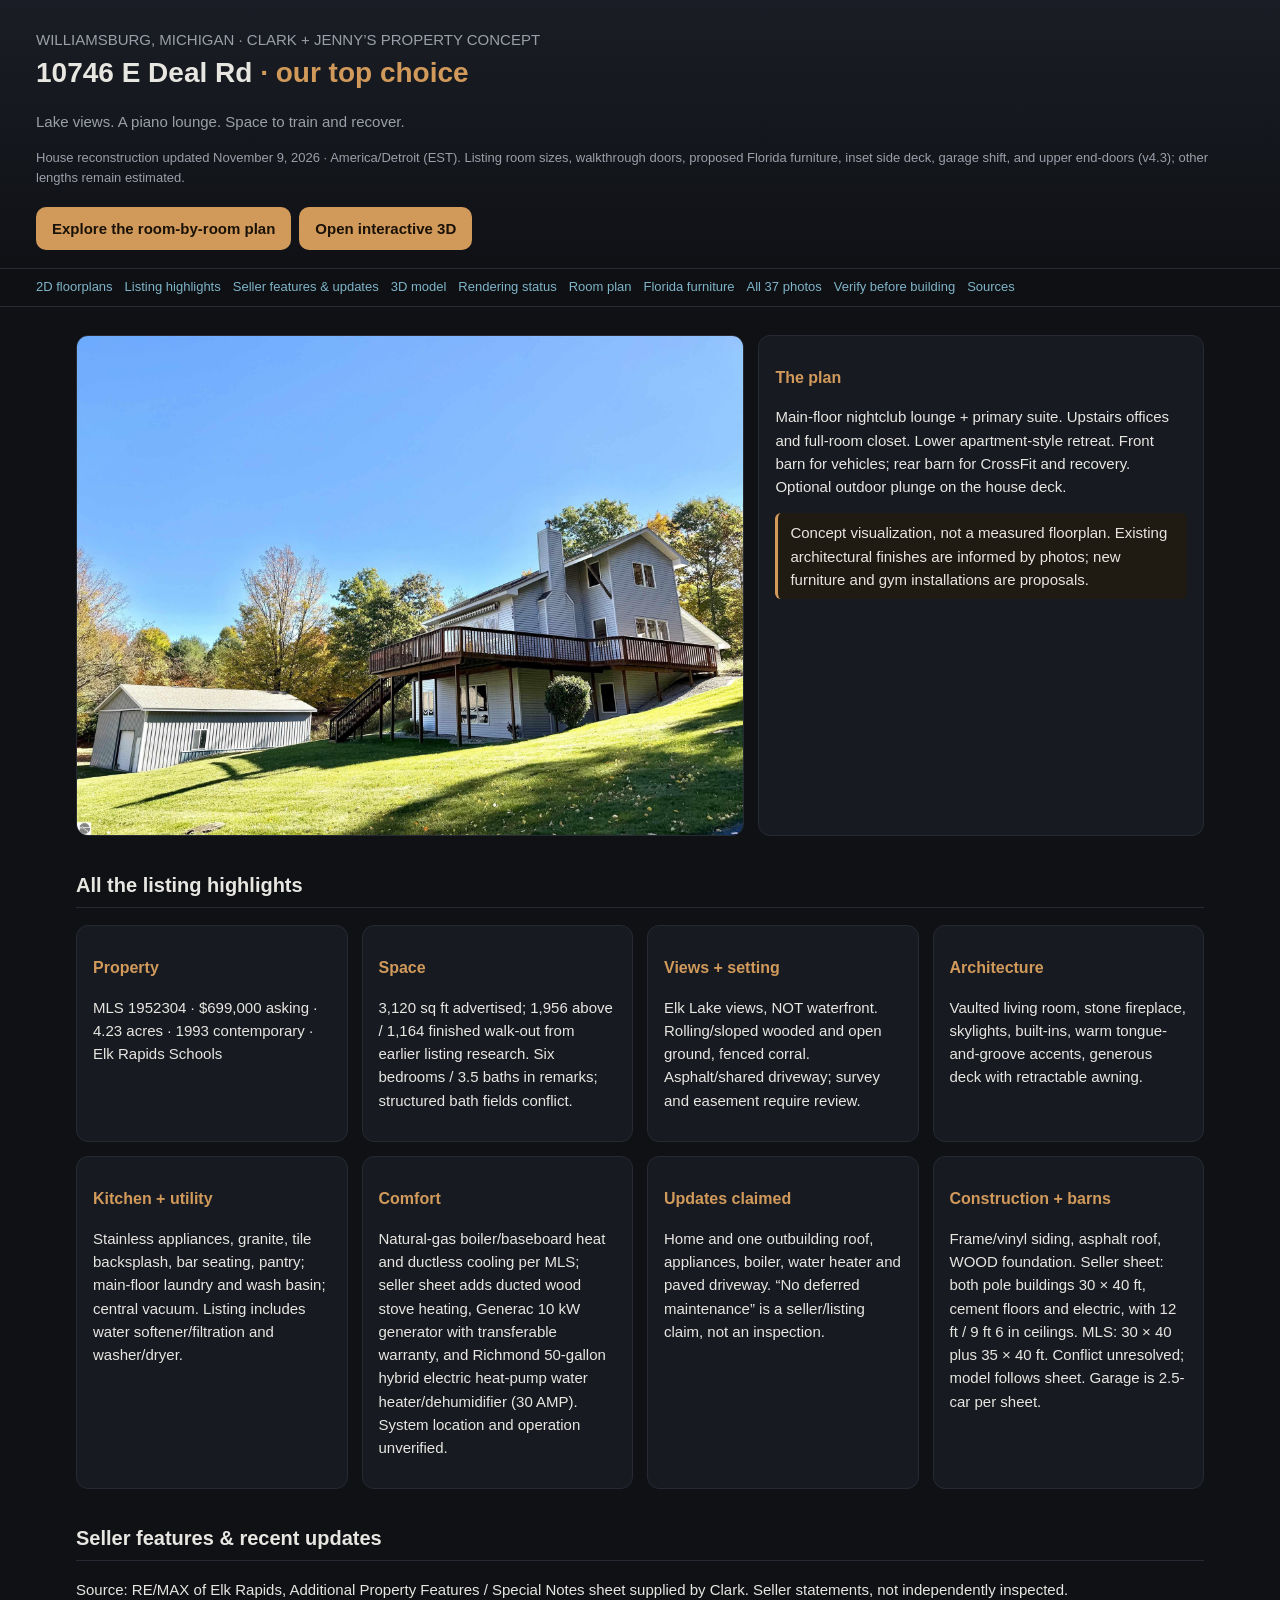
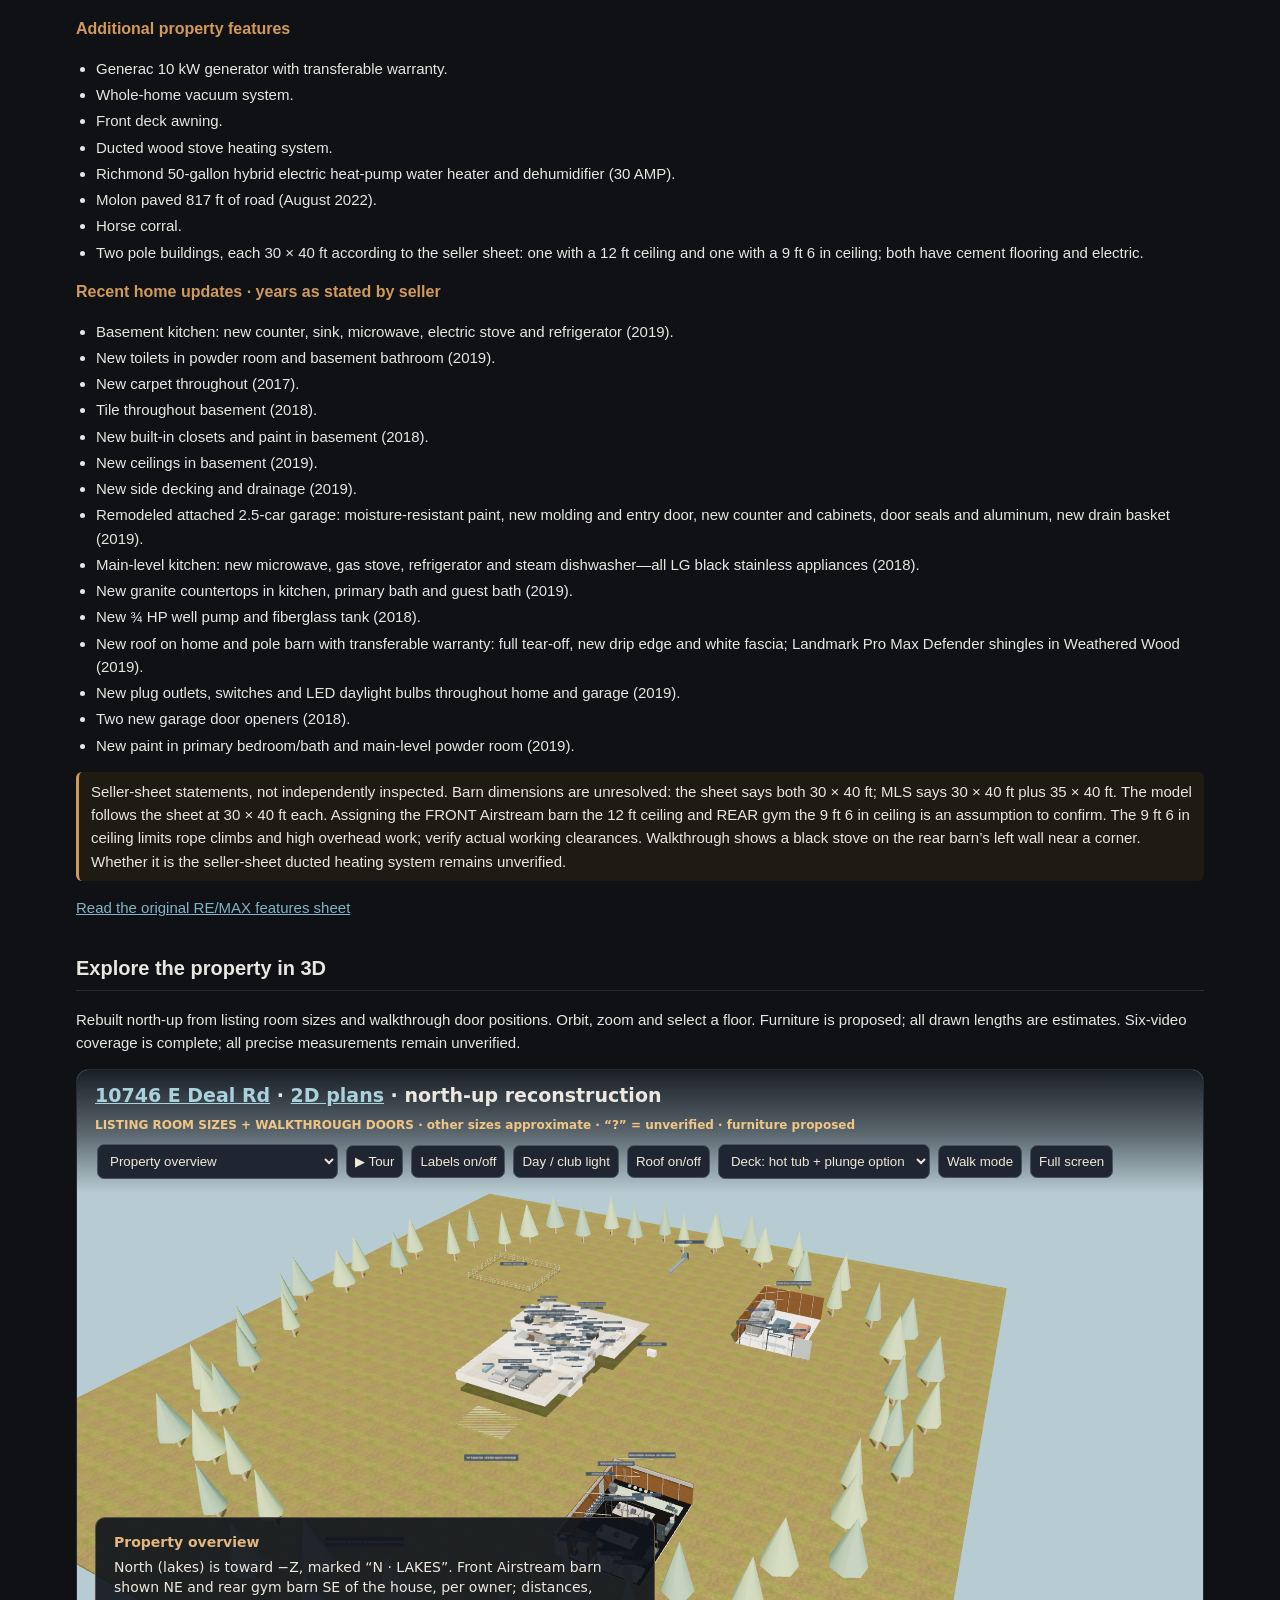
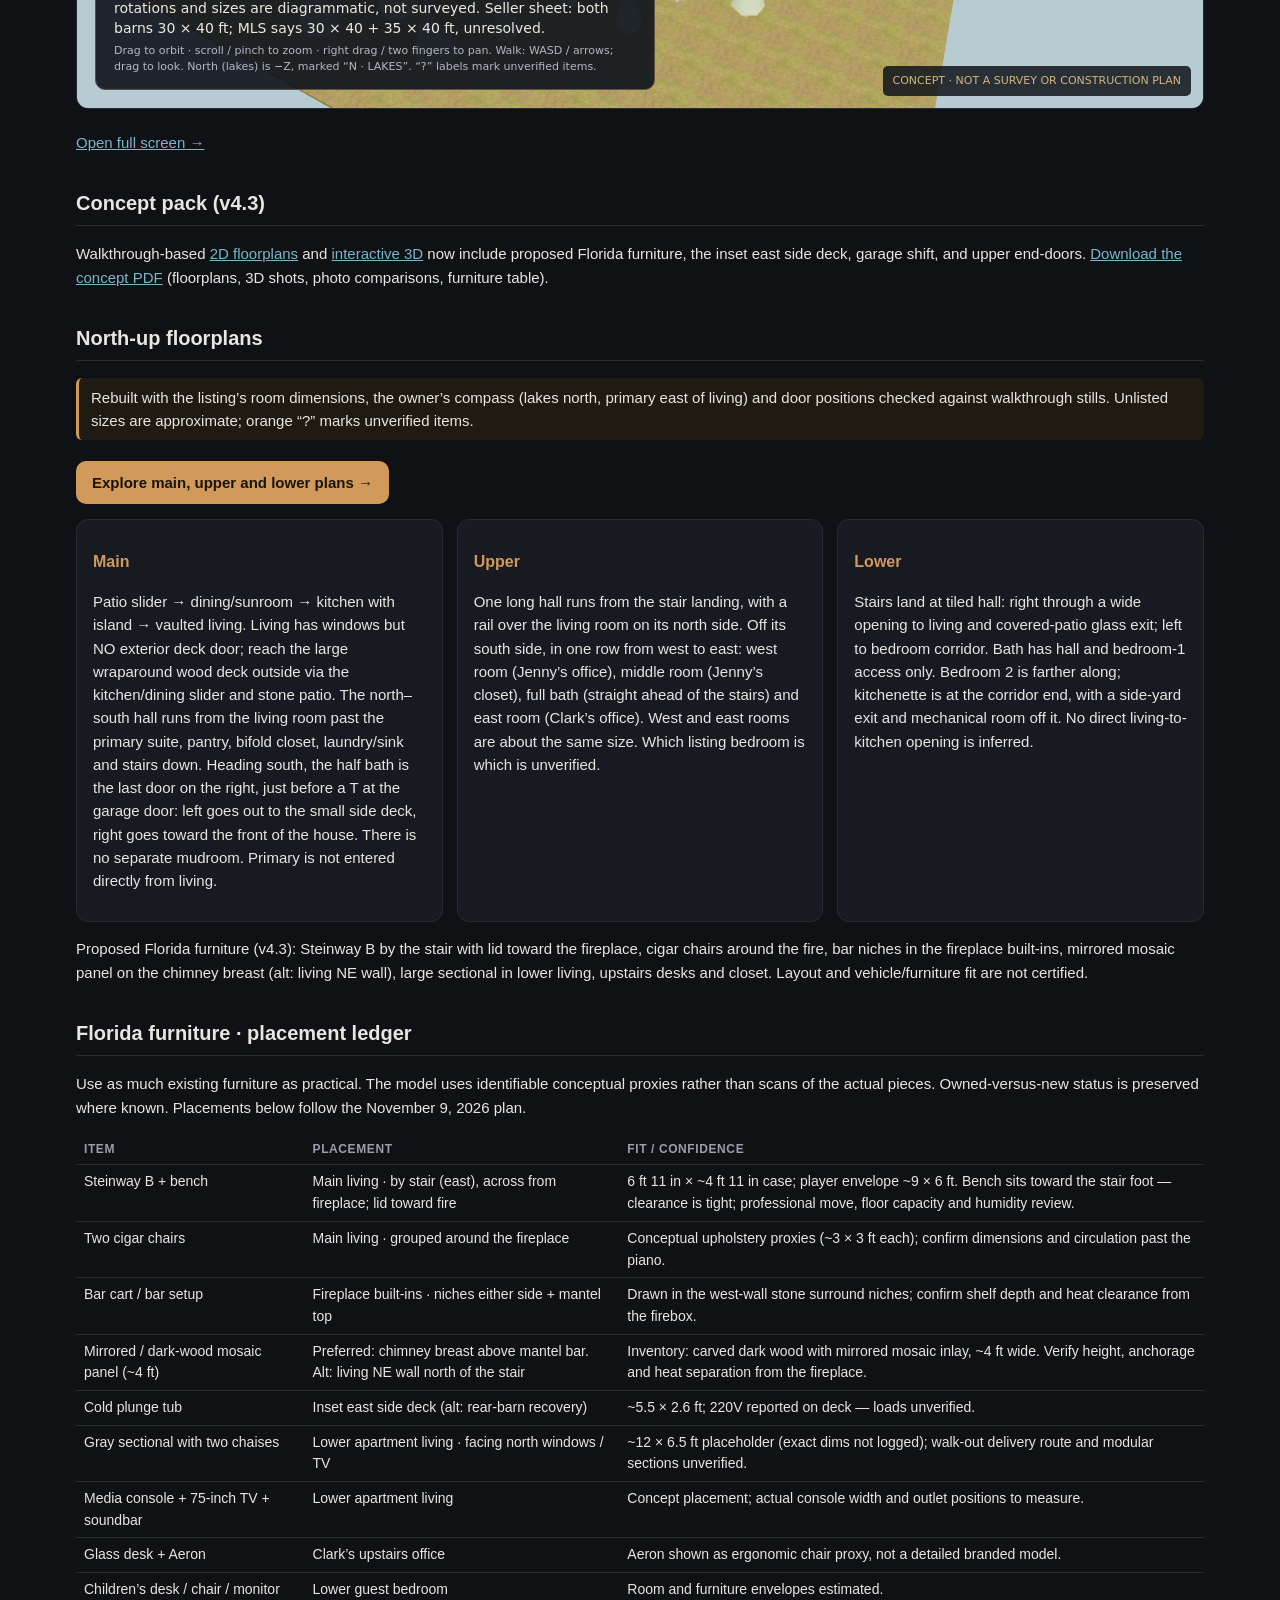
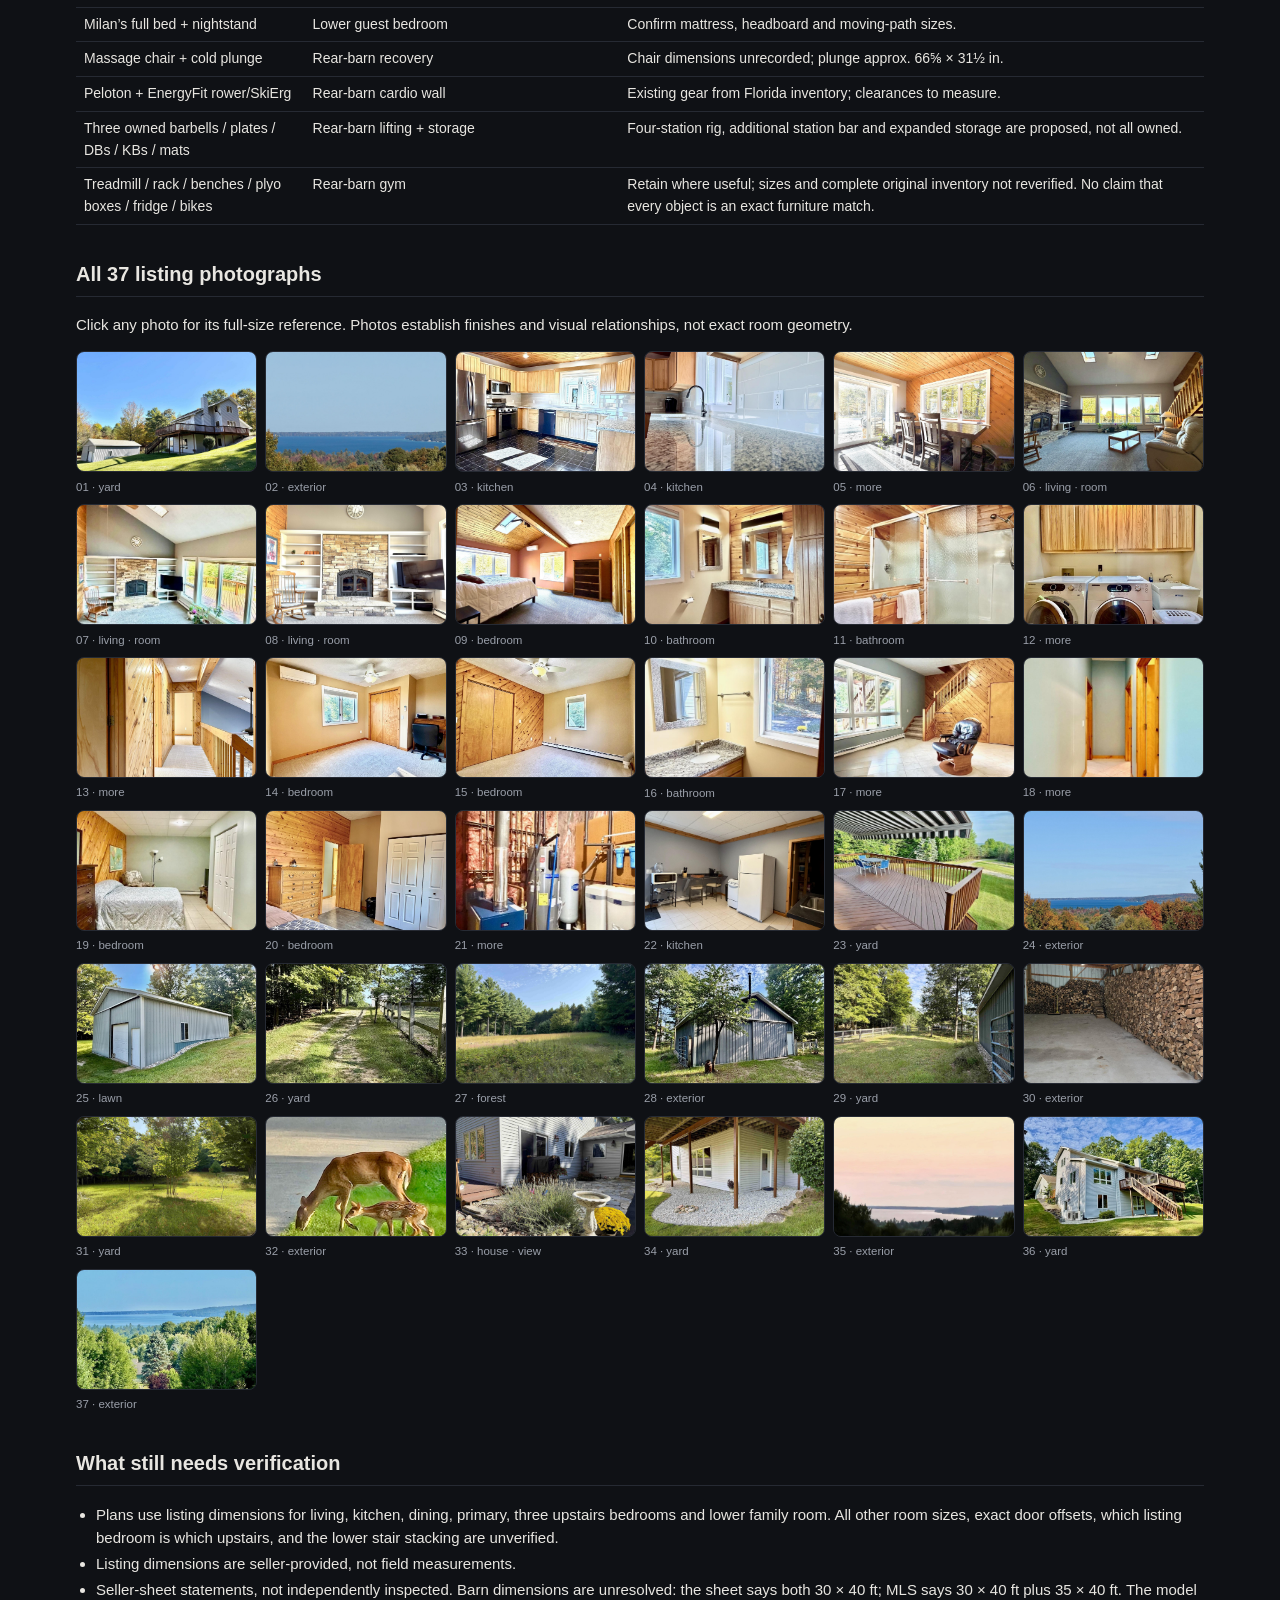
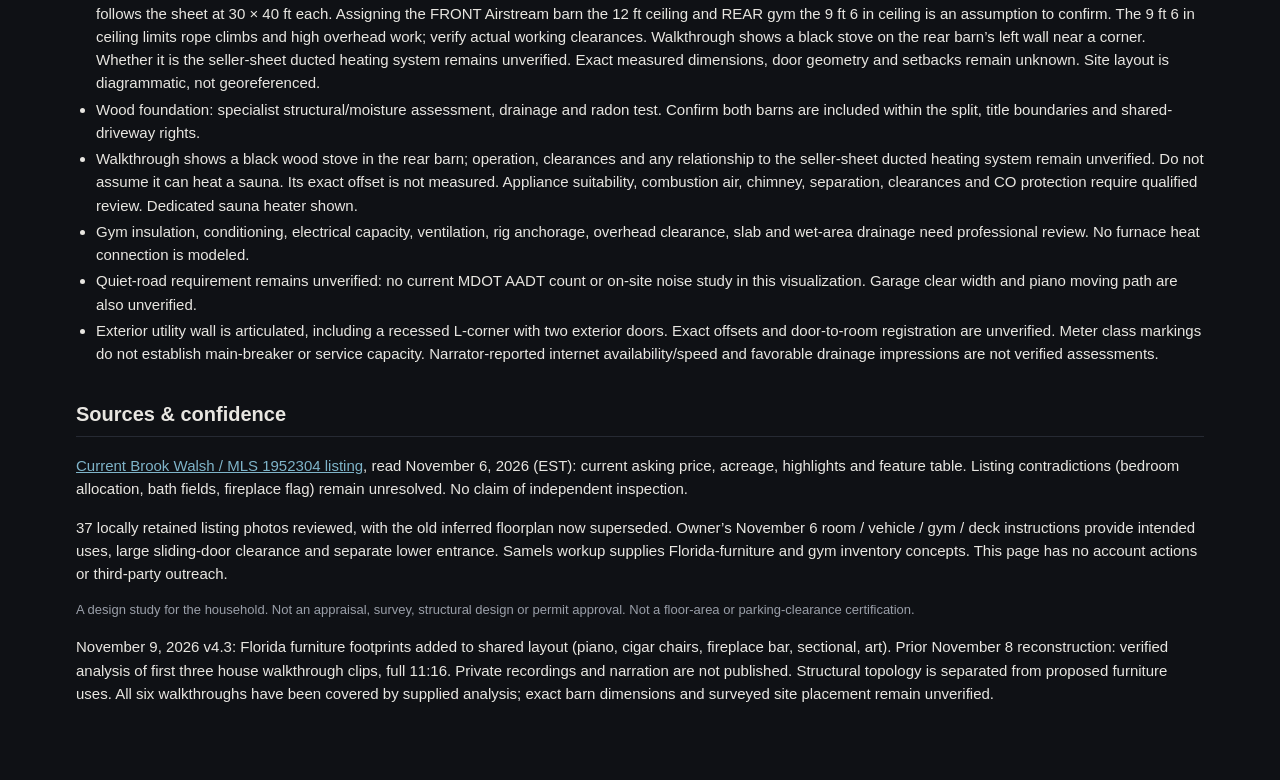
==== index.html @ 591ae166 "Add Deal Rd v4.3 concept PDF and link it from the briefing" ====
<!DOCTYPE html>

<html lang="en"><head><meta charset="utf-8"/><meta content="width=device-width,initial-scale=1" name="viewport"/><title>10746 E Deal Rd · Home, lounge &amp; recovery</title><style>
:root{--bg:#0f1115;--panel:#171a21;--line:#262a33;--text:#e8e6e1;--muted:#9a9fa9;--accent:#d19a5b;--accent2:#7fb4c9;--ok:#7fd18a;--bad:#e08a8a}
*{box-sizing:border-box}body{margin:0;background:var(--bg);color:var(--text);font:15px/1.55 -apple-system,"Segoe UI",Inter,Roboto,sans-serif}
header{padding:28px 36px 18px;border-bottom:1px solid var(--line);background:linear-gradient(180deg,#1a1d25,#0f1115)}
h1{margin:0;font-size:28px}h1 span{color:var(--accent)}.sub{color:var(--muted)}
nav{position:sticky;top:0;z-index:3;background:rgba(15,17,21,.95);border-bottom:1px solid var(--line);padding:8px 36px;display:flex;flex-wrap:wrap;gap:12px;font-size:13px}
a{color:var(--accent2)}nav a{text-decoration:none}
main{max-width:1200px;margin:0 auto;padding:10px 36px 60px}
section{margin-top:34px}h2{font-size:20px;border-bottom:1px solid var(--line);padding-bottom:6px}h3{font-size:16px;margin-bottom:4px;color:var(--accent)}
.grid{display:grid;grid-template-columns:repeat(auto-fit,minmax(260px,1fr));gap:14px}
.card{background:var(--panel);border:1px solid var(--line);border-radius:12px;padding:14px 16px}
table{border-collapse:collapse;width:100%;font-size:14px}td,th{border-bottom:1px solid var(--line);padding:6px 8px;text-align:left;vertical-align:top}th{color:var(--muted);font-size:12px;text-transform:uppercase;letter-spacing:.05em}
.tag{display:inline-block;font-size:11px;padding:0 7px;border-radius:9px;border:1px solid;margin-left:4px;white-space:nowrap}
.S{color:var(--ok);border-color:var(--ok)}.I{color:#e0c36a;border-color:#e0c36a}.U{color:var(--bad);border-color:var(--bad)}.C{color:#b9a3e6;border-color:#b9a3e6}
.hero{display:grid;grid-template-columns:2fr 1fr;gap:14px;margin-top:18px}.hero img{width:100%;border-radius:12px;border:1px solid var(--line)}
.cta{display:inline-block;background:var(--accent);color:#1a1207;font-weight:700;padding:10px 16px;border-radius:10px;text-decoration:none;margin:6px 8px 0 0}
.gal{display:grid;grid-template-columns:repeat(auto-fill,minmax(170px,1fr));gap:8px}.gal figure{margin:0}.gal img{width:100%;aspect-ratio:3/2;object-fit:cover;border-radius:8px;border:1px solid var(--line)}
.gal figcaption{font-size:11.5px;color:var(--muted)}.gal a{text-decoration:none}
.key{grid-template-columns:repeat(auto-fill,minmax(260px,1fr))}
.warn{border-left:3px solid var(--accent);background:#1f1a12;padding:8px 12px;border-radius:6px}
ul{padding-left:20px}li{margin:3px 0}.muted{color:var(--muted);font-size:13px}
.pc{display:grid;grid-template-columns:1fr 1fr;gap:14px}@media(max-width:800px){.hero,.pc{grid-template-columns:1fr}}

.hero{grid-template-columns:1.5fr 1fr}.rendergrid{display:grid;grid-template-columns:repeat(auto-fit,minmax(350px,1fr));gap:18px}.rendergrid img{width:100%;border-radius:12px}figure{margin:0}figcaption{color:var(--muted);font-size:13px}iframe{width:100%;height:640px;border:1px solid var(--line);border-radius:12px} @media(max-width:700px){header,nav{padding:18px}main{padding:10px 18px}.hero{grid-template-columns:1fr}.rendergrid{grid-template-columns:1fr}}</style></head><body><header><div class="sub">WILLIAMSBURG, MICHIGAN · CLARK + JENNY’S PROPERTY CONCEPT</div><h1>10746 E Deal Rd <span>· our top choice</span></h1><p class="sub">Lake views. A piano lounge. Space to train and recover.</p><p class="muted">House reconstruction updated November 9, 2026 · America/Detroit (EST). Listing room sizes, walkthrough doors, proposed Florida furniture, inset side deck, garage shift, and upper end-doors (v4.3); other lengths remain estimated.</p><a class="cta" href="#plan">Explore the room-by-room plan</a><a class="cta" href="model.html" id="modelCTA">Open interactive 3D</a></header><nav><a href="floorplans.html">2D floorplans</a><a href="#facts">Listing highlights</a><a href="#seller-features">Seller features &amp; updates</a><a href="#model">3D model</a><a href="#concepts">Rendering status</a><a href="#plan">Room plan</a><a href="#inventory">Florida furniture</a><a href="#photos">All 37 photos</a><a href="#verify">Verify before building</a><a href="#sources">Sources</a></nav><main><div class="hero"><img alt="Listing rear exterior with deck" src="photos/01_yard.jpg"/><div class="card"><h3>The plan</h3><p>Main-floor nightclub lounge + primary suite. Upstairs offices and full-room closet. Lower apartment-style retreat. Front barn for vehicles; rear barn for CrossFit and recovery. Optional outdoor plunge on the house deck.</p><p class="warn">Concept visualization, not a measured floorplan. Existing architectural finishes are informed by photos; new furniture and gym installations are proposals.</p></div></div><section id="facts"><h2>All the listing highlights</h2><div class="grid"><div class="card"><h3>Property</h3><p>MLS 1952304 · $699,000 asking · 4.23 acres · 1993 contemporary · Elk Rapids Schools</p></div><div class="card"><h3>Space</h3><p>3,120 sq ft advertised; 1,956 above / 1,164 finished walk-out from earlier listing research. Six bedrooms / 3.5 baths in remarks; structured bath fields conflict.</p></div><div class="card"><h3>Views + setting</h3><p>Elk Lake views, NOT waterfront. Rolling/sloped wooded and open ground, fenced corral. Asphalt/shared driveway; survey and easement require review.</p></div><div class="card"><h3>Architecture</h3><p>Vaulted living room, stone fireplace, skylights, built-ins, warm tongue-and-groove accents, generous deck with retractable awning.</p></div><div class="card"><h3>Kitchen + utility</h3><p>Stainless appliances, granite, tile backsplash, bar seating, pantry; main-floor laundry and wash basin; central vacuum. Listing includes water softener/filtration and washer/dryer.</p></div><div class="card"><h3>Comfort</h3><p>Natural-gas boiler/baseboard heat and ductless cooling per MLS; seller sheet adds ducted wood stove heating, Generac 10 kW generator with transferable warranty, and Richmond 50-gallon hybrid electric heat-pump water heater/dehumidifier (30 AMP). System location and operation unverified.</p></div><div class="card"><h3>Updates claimed</h3><p>Home and one outbuilding roof, appliances, boiler, water heater and paved driveway. “No deferred maintenance” is a seller/listing claim, not an inspection.</p></div><div class="card"><h3>Construction + barns</h3><p>Frame/vinyl siding, asphalt roof, WOOD foundation. Seller sheet: both pole buildings 30 × 40 ft, cement floors and electric, with 12 ft / 9 ft 6 in ceilings. MLS: 30 × 40 plus 35 × 40 ft. Conflict unresolved; model follows sheet. Garage is 2.5-car per sheet.</p></div></div></section><section id="seller-features"><h2>Seller features &amp; recent updates</h2><p>Source: RE/MAX of Elk Rapids, Additional Property Features / Special Notes sheet supplied by Clark. Seller statements, not independently inspected.</p><h3>Additional property features</h3><ul><li>Generac 10 kW generator with transferable warranty.</li><li>Whole-home vacuum system.</li><li>Front deck awning.</li><li>Ducted wood stove heating system.</li><li>Richmond 50-gallon hybrid electric heat-pump water heater and dehumidifier (30 AMP).</li><li>Molon paved 817 ft of road (August 2022).</li><li>Horse corral.</li><li>Two pole buildings, each 30 × 40 ft according to the seller sheet: one with a 12 ft ceiling and one with a 9 ft 6 in ceiling; both have cement flooring and electric.</li></ul><h3>Recent home updates · years as stated by seller</h3><ul><li>Basement kitchen: new counter, sink, microwave, electric stove and refrigerator (2019).</li><li>New toilets in powder room and basement bathroom (2019).</li><li>New carpet throughout (2017).</li><li>Tile throughout basement (2018).</li><li>New built-in closets and paint in basement (2018).</li><li>New ceilings in basement (2019).</li><li>New side decking and drainage (2019).</li><li>Remodeled attached 2.5-car garage: moisture-resistant paint, new molding and entry door, new counter and cabinets, door seals and aluminum, new drain basket (2019).</li><li>Main-level kitchen: new microwave, gas stove, refrigerator and steam dishwasher—all LG black stainless appliances (2018).</li><li>New granite countertops in kitchen, primary bath and guest bath (2019).</li><li>New ¾ HP well pump and fiberglass tank (2018).</li><li>New roof on home and pole barn with transferable warranty: full tear-off, new drip edge and white fascia; Landmark Pro Max Defender shingles in Weathered Wood (2019).</li><li>New plug outlets, switches and LED daylight bulbs throughout home and garage (2019).</li><li>Two new garage door openers (2018).</li><li>New paint in primary bedroom/bath and main-level powder room (2019).</li></ul><p class="warn">Seller-sheet statements, not independently inspected. Barn dimensions are unresolved: the sheet says both 30 × 40 ft; MLS says 30 × 40 ft plus 35 × 40 ft. The model follows the sheet at 30 × 40 ft each. Assigning the FRONT Airstream barn the 12 ft ceiling and REAR gym the 9 ft 6 in ceiling is an assumption to confirm. The 9 ft 6 in ceiling limits rope climbs and high overhead work; verify actual working clearances. Walkthrough shows a black stove on the rear barn’s left wall near a corner. Whether it is the seller-sheet ducted heating system remains unverified.</p><a href="assets/seller_features_sheet.jpg">Read the original RE/MAX features sheet</a></section><section id="model"><h2>Explore the property in 3D</h2><p>Rebuilt north-up from listing room sizes and walkthrough door positions. Orbit, zoom and select a floor. Furniture is proposed; all drawn lengths are estimates. Six-video coverage is complete; all precise measurements remain unverified.</p><iframe loading="lazy" src="model.html" title="Deal Rd interactive concept model"></iframe><p><a href="model.html">Open full screen →</a></p></section><section id="concepts"><h2>Concept pack (v4.3)</h2><p>Walkthrough-based <a href="floorplans.html">2D floorplans</a> and <a href="model.html">interactive 3D</a> now include proposed Florida furniture, the inset east side deck, garage shift, and upper end-doors. <a href="10746-Deal-Rd-Concept-v4.3.pdf">Download the concept PDF</a> (floorplans, 3D shots, photo comparisons, furniture table).</p></section><section id="plan"><h2>North-up floorplans</h2><p class="warn">Rebuilt with the listing’s room dimensions, the owner’s compass (lakes north, primary east of living) and door positions checked against walkthrough stills. Unlisted sizes are approximate; orange “?” marks unverified items.</p><p><a class="cta" href="floorplans.html">Explore main, upper and lower plans →</a></p><div class="grid"><div class="card"><h3>Main</h3><p>Patio slider → dining/sunroom → kitchen with island → vaulted living. Living has windows but NO exterior deck door; reach the large wraparound wood deck outside via the kitchen/dining slider and stone patio. The north–south hall runs from the living room past the primary suite, pantry, bifold closet, laundry/sink and stairs down. Heading south, the half bath is the last door on the right, just before a T at the garage door: left goes out to the small side deck, right goes toward the front of the house. There is no separate mudroom. Primary is not entered directly from living.</p></div><div class="card"><h3>Upper</h3><p>One long hall runs from the stair landing, with a rail over the living room on its north side. Off its south side, in one row from west to east: west room (Jenny’s office), middle room (Jenny’s closet), full bath (straight ahead of the stairs) and east room (Clark’s office). West and east rooms are about the same size. Which listing bedroom is which is unverified.</p></div><div class="card"><h3>Lower</h3><p>Stairs land at tiled hall: right through a wide opening to living and covered-patio glass exit; left to bedroom corridor. Bath has hall and bedroom-1 access only. Bedroom 2 is farther along; kitchenette is at the corridor end, with a side-yard exit and mechanical room off it. No direct living-to-kitchen opening is inferred.</p></div></div><p>Proposed Florida furniture (v4.3): Steinway B by the stair with lid toward the fireplace, cigar chairs around the fire, bar niches in the fireplace built-ins, mirrored mosaic panel on the chimney breast (alt: living NE wall), large sectional in lower living, upstairs desks and closet. Layout and vehicle/furniture fit are not certified.</p></section><section id="inventory"><h2>Florida furniture · placement ledger</h2><p>Use as much existing furniture as practical. The model uses identifiable conceptual proxies rather than scans of the actual pieces. Owned-versus-new status is preserved where known. Placements below follow the November 9, 2026 plan.</p><table><tr><th>Item</th><th>Placement</th><th>Fit / confidence</th></tr><tr><td>Steinway B + bench</td><td>Main living · by stair (east), across from fireplace; lid toward fire</td><td>6 ft 11 in × ~4 ft 11 in case; player envelope ~9 × 6 ft. Bench sits toward the stair foot — clearance is tight; professional move, floor capacity and humidity review.</td></tr><tr><td>Two cigar chairs</td><td>Main living · grouped around the fireplace</td><td>Conceptual upholstery proxies (~3 × 3 ft each); confirm dimensions and circulation past the piano.</td></tr><tr><td>Bar cart / bar setup</td><td>Fireplace built-ins · niches either side + mantel top</td><td>Drawn in the west-wall stone surround niches; confirm shelf depth and heat clearance from the firebox.</td></tr><tr><td>Mirrored / dark-wood mosaic panel (~4 ft)</td><td>Preferred: chimney breast above mantel bar. Alt: living NE wall north of the stair</td><td>Inventory: carved dark wood with mirrored mosaic inlay, ~4 ft wide. Verify height, anchorage and heat separation from the fireplace.</td></tr><tr><td>Cold plunge tub</td><td>Inset east side deck (alt: rear-barn recovery)</td><td>~5.5 × 2.6 ft; 220V reported on deck — loads unverified.</td></tr><tr><td>Gray sectional with two chaises</td><td>Lower apartment living · facing north windows / TV</td><td>~12 × 6.5 ft placeholder (exact dims not logged); walk-out delivery route and modular sections unverified.</td></tr><tr><td>Media console + 75-inch TV + soundbar</td><td>Lower apartment living</td><td>Concept placement; actual console width and outlet positions to measure.</td></tr><tr><td>Glass desk + Aeron</td><td>Clark’s upstairs office</td><td>Aeron shown as ergonomic chair proxy, not a detailed branded model.</td></tr><tr><td>Children’s desk / chair / monitor</td><td>Lower guest bedroom</td><td>Room and furniture envelopes estimated.</td></tr><tr><td>Milan’s full bed + nightstand</td><td>Lower guest bedroom</td><td>Confirm mattress, headboard and moving-path sizes.</td></tr><tr><td>Massage chair + cold plunge</td><td>Rear-barn recovery</td><td>Chair dimensions unrecorded; plunge approx. 66⅝ × 31½ in.</td></tr><tr><td>Peloton + EnergyFit rower/SkiErg</td><td>Rear-barn cardio wall</td><td>Existing gear from Florida inventory; clearances to measure.</td></tr><tr><td>Three owned barbells / plates / DBs / KBs / mats</td><td>Rear-barn lifting + storage</td><td>Four-station rig, additional station bar and expanded storage are proposed, not all owned.</td></tr><tr><td>Treadmill / rack / benches / plyo boxes / fridge / bikes</td><td>Rear-barn gym</td><td>Retain where useful; sizes and complete original inventory not reverified. No claim that every object is an exact furniture match.</td></tr></table></section><section id="photos"><h2>All 37 listing photographs</h2><p>Click any photo for its full-size reference. Photos establish finishes and visual relationships, not exact room geometry.</p><div class="gal"><figure><a href="photos/01_yard.jpg"><img alt="Listing photo 01 · yard" loading="lazy" src="photos/01_yard.jpg"/></a><figcaption>01 · yard</figcaption></figure><figure><a href="photos/02_exterior.jpg"><img alt="Listing photo 02 · exterior" loading="lazy" src="photos/02_exterior.jpg"/></a><figcaption>02 · exterior</figcaption></figure><figure><a href="photos/03_kitchen.jpg"><img alt="Listing photo 03 · kitchen" loading="lazy" src="photos/03_kitchen.jpg"/></a><figcaption>03 · kitchen</figcaption></figure><figure><a href="photos/04_kitchen.jpg"><img alt="Listing photo 04 · kitchen" loading="lazy" src="photos/04_kitchen.jpg"/></a><figcaption>04 · kitchen</figcaption></figure><figure><a href="photos/05_more.jpg"><img alt="Listing photo 05 · more" loading="lazy" src="photos/05_more.jpg"/></a><figcaption>05 · more</figcaption></figure><figure><a href="photos/06_living_room.jpg"><img alt="Listing photo 06 · living · room" loading="lazy" src="photos/06_living_room.jpg"/></a><figcaption>06 · living · room</figcaption></figure><figure><a href="photos/07_living_room.jpg"><img alt="Listing photo 07 · living · room" loading="lazy" src="photos/07_living_room.jpg"/></a><figcaption>07 · living · room</figcaption></figure><figure><a href="photos/08_living_room.jpg"><img alt="Listing photo 08 · living · room" loading="lazy" src="photos/08_living_room.jpg"/></a><figcaption>08 · living · room</figcaption></figure><figure><a href="photos/09_bedroom.jpg"><img alt="Listing photo 09 · bedroom" loading="lazy" src="photos/09_bedroom.jpg"/></a><figcaption>09 · bedroom</figcaption></figure><figure><a href="photos/10_bathroom.jpg"><img alt="Listing photo 10 · bathroom" loading="lazy" src="photos/10_bathroom.jpg"/></a><figcaption>10 · bathroom</figcaption></figure><figure><a href="photos/11_bathroom.jpg"><img alt="Listing photo 11 · bathroom" loading="lazy" src="photos/11_bathroom.jpg"/></a><figcaption>11 · bathroom</figcaption></figure><figure><a href="photos/12_more.jpg"><img alt="Listing photo 12 · more" loading="lazy" src="photos/12_more.jpg"/></a><figcaption>12 · more</figcaption></figure><figure><a href="photos/13_more.jpg"><img alt="Listing photo 13 · more" loading="lazy" src="photos/13_more.jpg"/></a><figcaption>13 · more</figcaption></figure><figure><a href="photos/14_bedroom.jpg"><img alt="Listing photo 14 · bedroom" loading="lazy" src="photos/14_bedroom.jpg"/></a><figcaption>14 · bedroom</figcaption></figure><figure><a href="photos/15_bedroom.jpg"><img alt="Listing photo 15 · bedroom" loading="lazy" src="photos/15_bedroom.jpg"/></a><figcaption>15 · bedroom</figcaption></figure><figure><a href="photos/16_bathroom.jpg"><img alt="Listing photo 16 · bathroom" loading="lazy" src="photos/16_bathroom.jpg"/></a><figcaption>16 · bathroom</figcaption></figure><figure><a href="photos/17_more.jpg"><img alt="Listing photo 17 · more" loading="lazy" src="photos/17_more.jpg"/></a><figcaption>17 · more</figcaption></figure><figure><a href="photos/18_more.jpg"><img alt="Listing photo 18 · more" loading="lazy" src="photos/18_more.jpg"/></a><figcaption>18 · more</figcaption></figure><figure><a href="photos/19_bedroom.jpg"><img alt="Listing photo 19 · bedroom" loading="lazy" src="photos/19_bedroom.jpg"/></a><figcaption>19 · bedroom</figcaption></figure><figure><a href="photos/20_bedroom.jpg"><img alt="Listing photo 20 · bedroom" loading="lazy" src="photos/20_bedroom.jpg"/></a><figcaption>20 · bedroom</figcaption></figure><figure><a href="photos/21_more.jpg"><img alt="Listing photo 21 · more" loading="lazy" src="photos/21_more.jpg"/></a><figcaption>21 · more</figcaption></figure><figure><a href="photos/22_kitchen.jpg"><img alt="Listing photo 22 · kitchen" loading="lazy" src="photos/22_kitchen.jpg"/></a><figcaption>22 · kitchen</figcaption></figure><figure><a href="photos/23_yard.jpg"><img alt="Listing photo 23 · yard" loading="lazy" src="photos/23_yard.jpg"/></a><figcaption>23 · yard</figcaption></figure><figure><a href="photos/24_exterior.jpg"><img alt="Listing photo 24 · exterior" loading="lazy" src="photos/24_exterior.jpg"/></a><figcaption>24 · exterior</figcaption></figure><figure><a href="photos/25_lawn.jpg"><img alt="Listing photo 25 · lawn" loading="lazy" src="photos/25_lawn.jpg"/></a><figcaption>25 · lawn</figcaption></figure><figure><a href="photos/26_yard.jpg"><img alt="Listing photo 26 · yard" loading="lazy" src="photos/26_yard.jpg"/></a><figcaption>26 · yard</figcaption></figure><figure><a href="photos/27_forest.jpg"><img alt="Listing photo 27 · forest" loading="lazy" src="photos/27_forest.jpg"/></a><figcaption>27 · forest</figcaption></figure><figure><a href="photos/28_exterior.jpg"><img alt="Listing photo 28 · exterior" loading="lazy" src="photos/28_exterior.jpg"/></a><figcaption>28 · exterior</figcaption></figure><figure><a href="photos/29_yard.jpg"><img alt="Listing photo 29 · yard" loading="lazy" src="photos/29_yard.jpg"/></a><figcaption>29 · yard</figcaption></figure><figure><a href="photos/30_exterior.jpg"><img alt="Listing photo 30 · exterior" loading="lazy" src="photos/30_exterior.jpg"/></a><figcaption>30 · exterior</figcaption></figure><figure><a href="photos/31_yard.jpg"><img alt="Listing photo 31 · yard" loading="lazy" src="photos/31_yard.jpg"/></a><figcaption>31 · yard</figcaption></figure><figure><a href="photos/32_exterior.jpg"><img alt="Listing photo 32 · exterior" loading="lazy" src="photos/32_exterior.jpg"/></a><figcaption>32 · exterior</figcaption></figure><figure><a href="photos/33_house_view.jpg"><img alt="Listing photo 33 · house · view" loading="lazy" src="photos/33_house_view.jpg"/></a><figcaption>33 · house · view</figcaption></figure><figure><a href="photos/34_yard.jpg"><img alt="Listing photo 34 · yard" loading="lazy" src="photos/34_yard.jpg"/></a><figcaption>34 · yard</figcaption></figure><figure><a href="photos/35_exterior.jpg"><img alt="Listing photo 35 · exterior" loading="lazy" src="photos/35_exterior.jpg"/></a><figcaption>35 · exterior</figcaption></figure><figure><a href="photos/36_yard.jpg"><img alt="Listing photo 36 · yard" loading="lazy" src="photos/36_yard.jpg"/></a><figcaption>36 · yard</figcaption></figure><figure><a href="photos/37_exterior.jpg"><img alt="Listing photo 37 · exterior" loading="lazy" src="photos/37_exterior.jpg"/></a><figcaption>37 · exterior</figcaption></figure></div></section><section id="verify"><h2>What still needs verification</h2><ul><li>Plans use listing dimensions for living, kitchen, dining, primary, three upstairs bedrooms and lower family room. All other room sizes, exact door offsets, which listing bedroom is which upstairs, and the lower stair stacking are unverified.</li><li>Listing dimensions are seller-provided, not field measurements.</li><li>Seller-sheet statements, not independently inspected. Barn dimensions are unresolved: the sheet says both 30 × 40 ft; MLS says 30 × 40 ft plus 35 × 40 ft. The model follows the sheet at 30 × 40 ft each. Assigning the FRONT Airstream barn the 12 ft ceiling and REAR gym the 9 ft 6 in ceiling is an assumption to confirm. The 9 ft 6 in ceiling limits rope climbs and high overhead work; verify actual working clearances. Walkthrough shows a black stove on the rear barn’s left wall near a corner. Whether it is the seller-sheet ducted heating system remains unverified. Exact measured dimensions, door geometry and setbacks remain unknown. Site layout is diagrammatic, not georeferenced.</li><li>Wood foundation: specialist structural/moisture assessment, drainage and radon test. Confirm both barns are included within the split, title boundaries and shared-driveway rights.</li><li>Walkthrough shows a black wood stove in the rear barn; operation, clearances and any relationship to the seller-sheet ducted heating system remain unverified. Do not assume it can heat a sauna. Its exact offset is not measured. Appliance suitability, combustion air, chimney, separation, clearances and CO protection require qualified review. Dedicated sauna heater shown.</li><li>Gym insulation, conditioning, electrical capacity, ventilation, rig anchorage, overhead clearance, slab and wet-area drainage need professional review. No furnace heat connection is modeled.</li><li>Quiet-road requirement remains unverified: no current MDOT AADT count or on-site noise study in this visualization. Garage clear width and piano moving path are also unverified.</li><li>Exterior utility wall is articulated, including a recessed L-corner with two exterior doors. Exact offsets and door-to-room registration are unverified. Meter class markings do not establish main-breaker or service capacity. Narrator-reported internet availability/speed and favorable drainage impressions are not verified assessments.</li></ul></section><section id="sources"><h2>Sources &amp; confidence</h2><p><a href="https://www.brookwalsh.com/listing/1952304-10746-e-deal-road-williamsburg-mi-49690/">Current Brook Walsh / MLS 1952304 listing</a>, read November 6, 2026 (EST): current asking price, acreage, highlights and feature table. Listing contradictions (bedroom allocation, bath fields, fireplace flag) remain unresolved. No claim of independent inspection.</p><p>37 locally retained listing photos reviewed, with the old inferred floorplan now superseded. Owner’s November 6 room / vehicle / gym / deck instructions provide intended uses, large sliding-door clearance and separate lower entrance. Samels workup supplies Florida-furniture and gym inventory concepts. This page has no account actions or third-party outreach.</p><p class="muted">A design study for the household. Not an appraisal, survey, structural design or permit approval. Not a floor-area or parking-clearance certification.</p><p>November 9, 2026 v4.3: Florida furniture footprints added to shared layout (piano, cigar chairs, fireplace bar, sectional, art). Prior November 8 reconstruction: verified analysis of first three house walkthrough clips, full 11:16. Private recordings and narration are not published. Structural topology is separated from proposed furniture uses. All six walkthroughs have been covered by supplied analysis; exact barn dimensions and surveyed site placement remain unverified.</p></section></main></body></html>
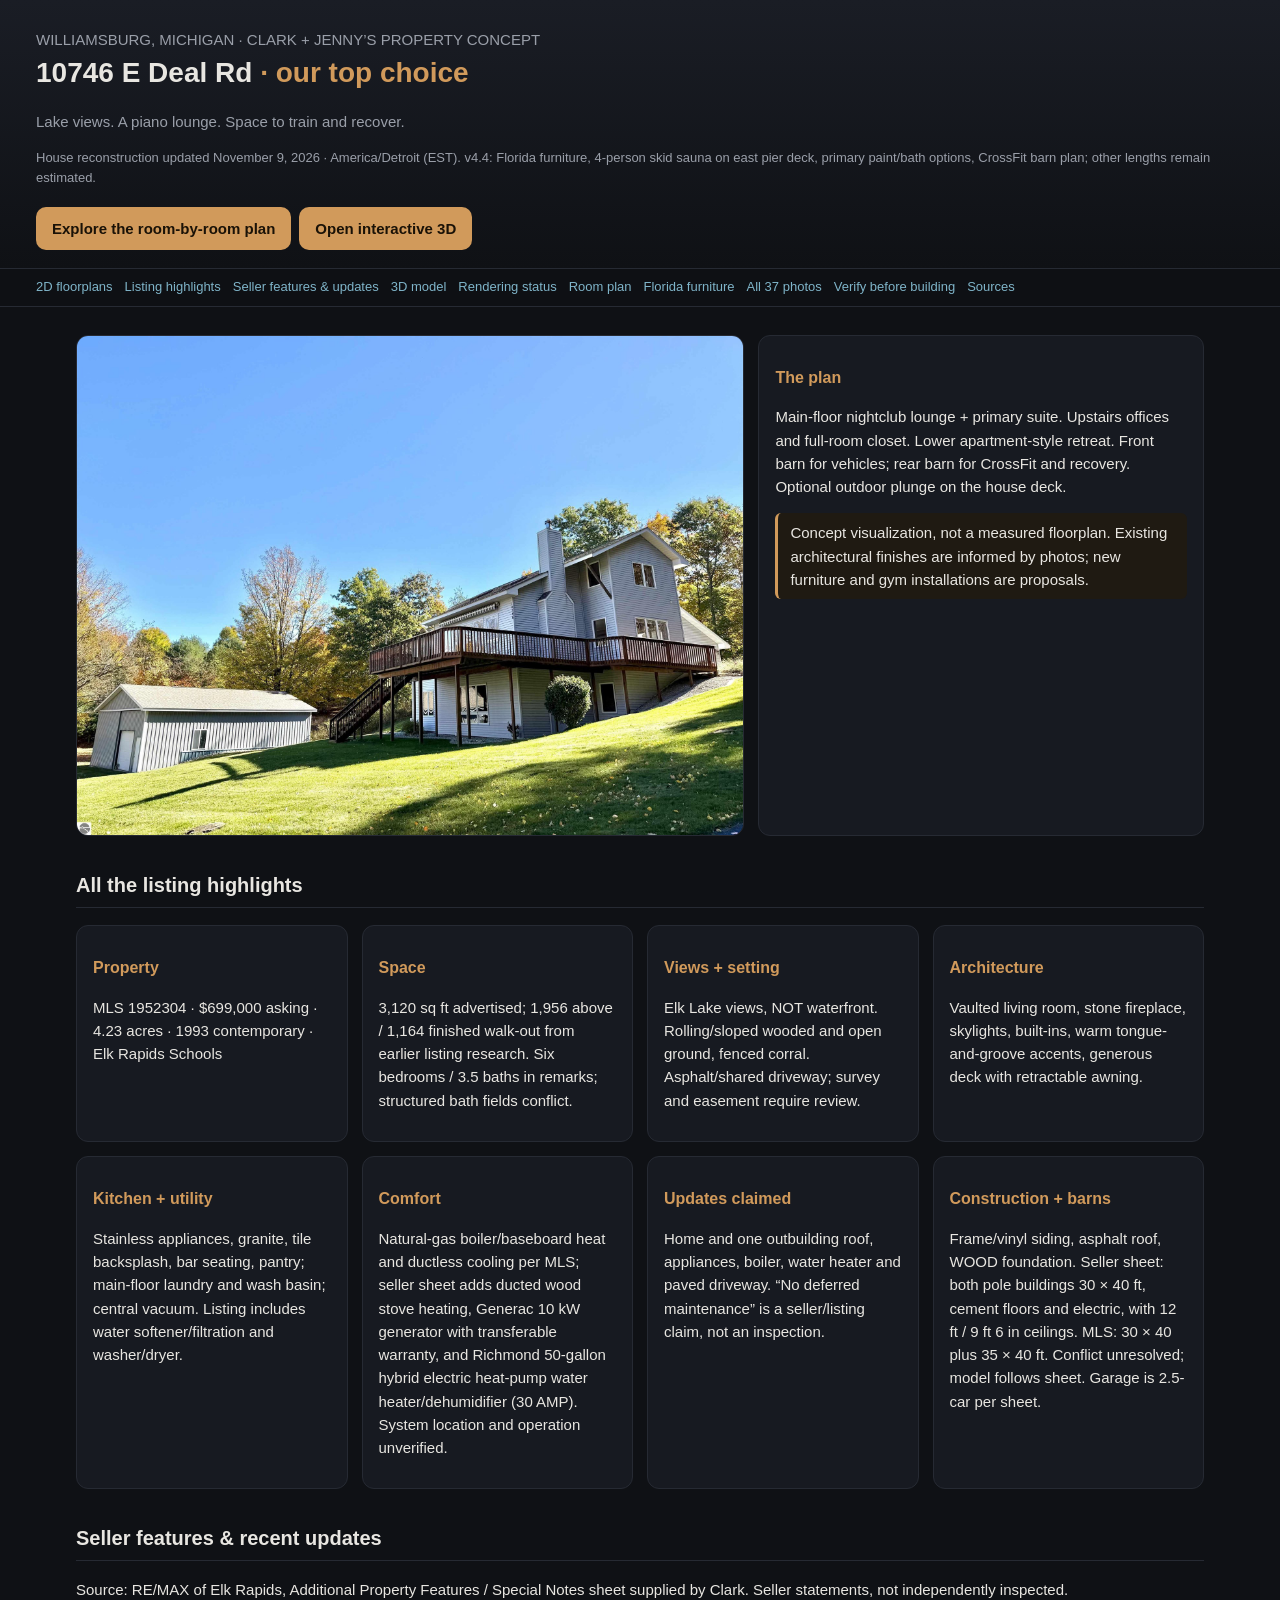
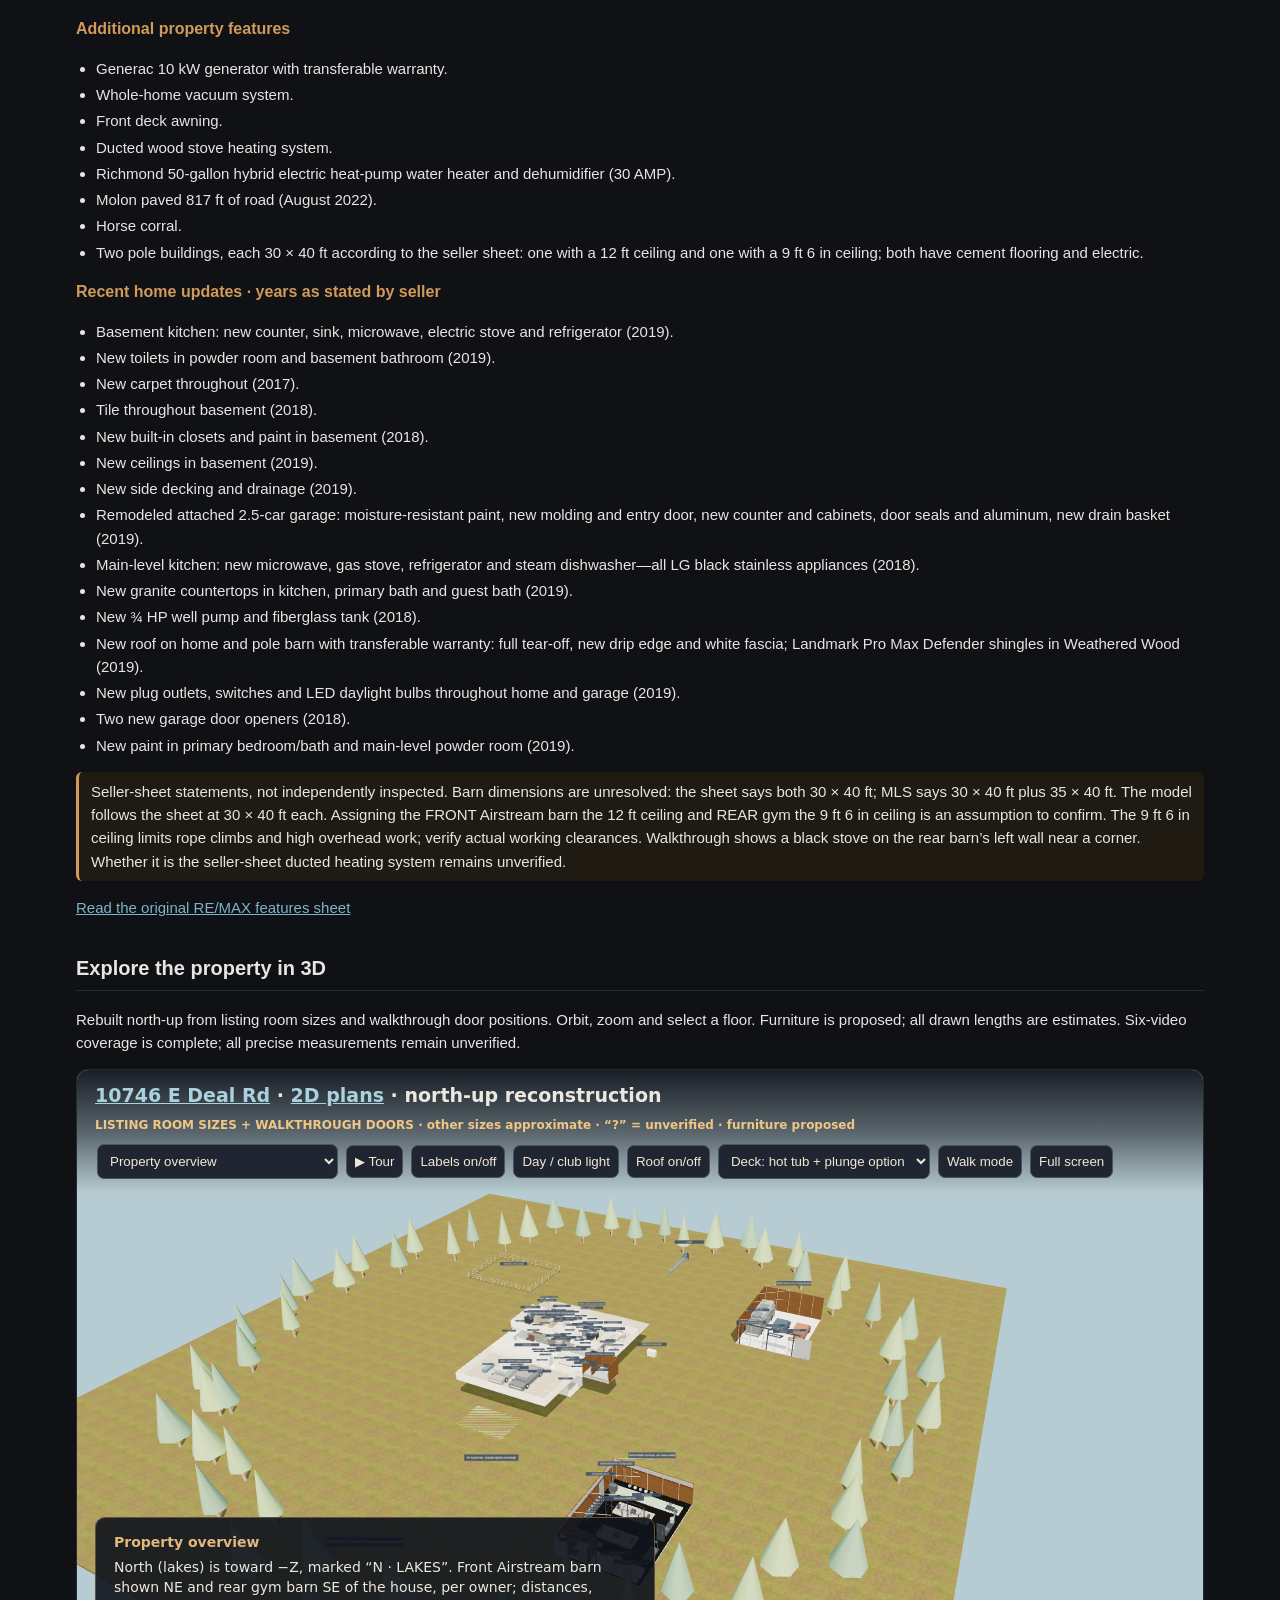
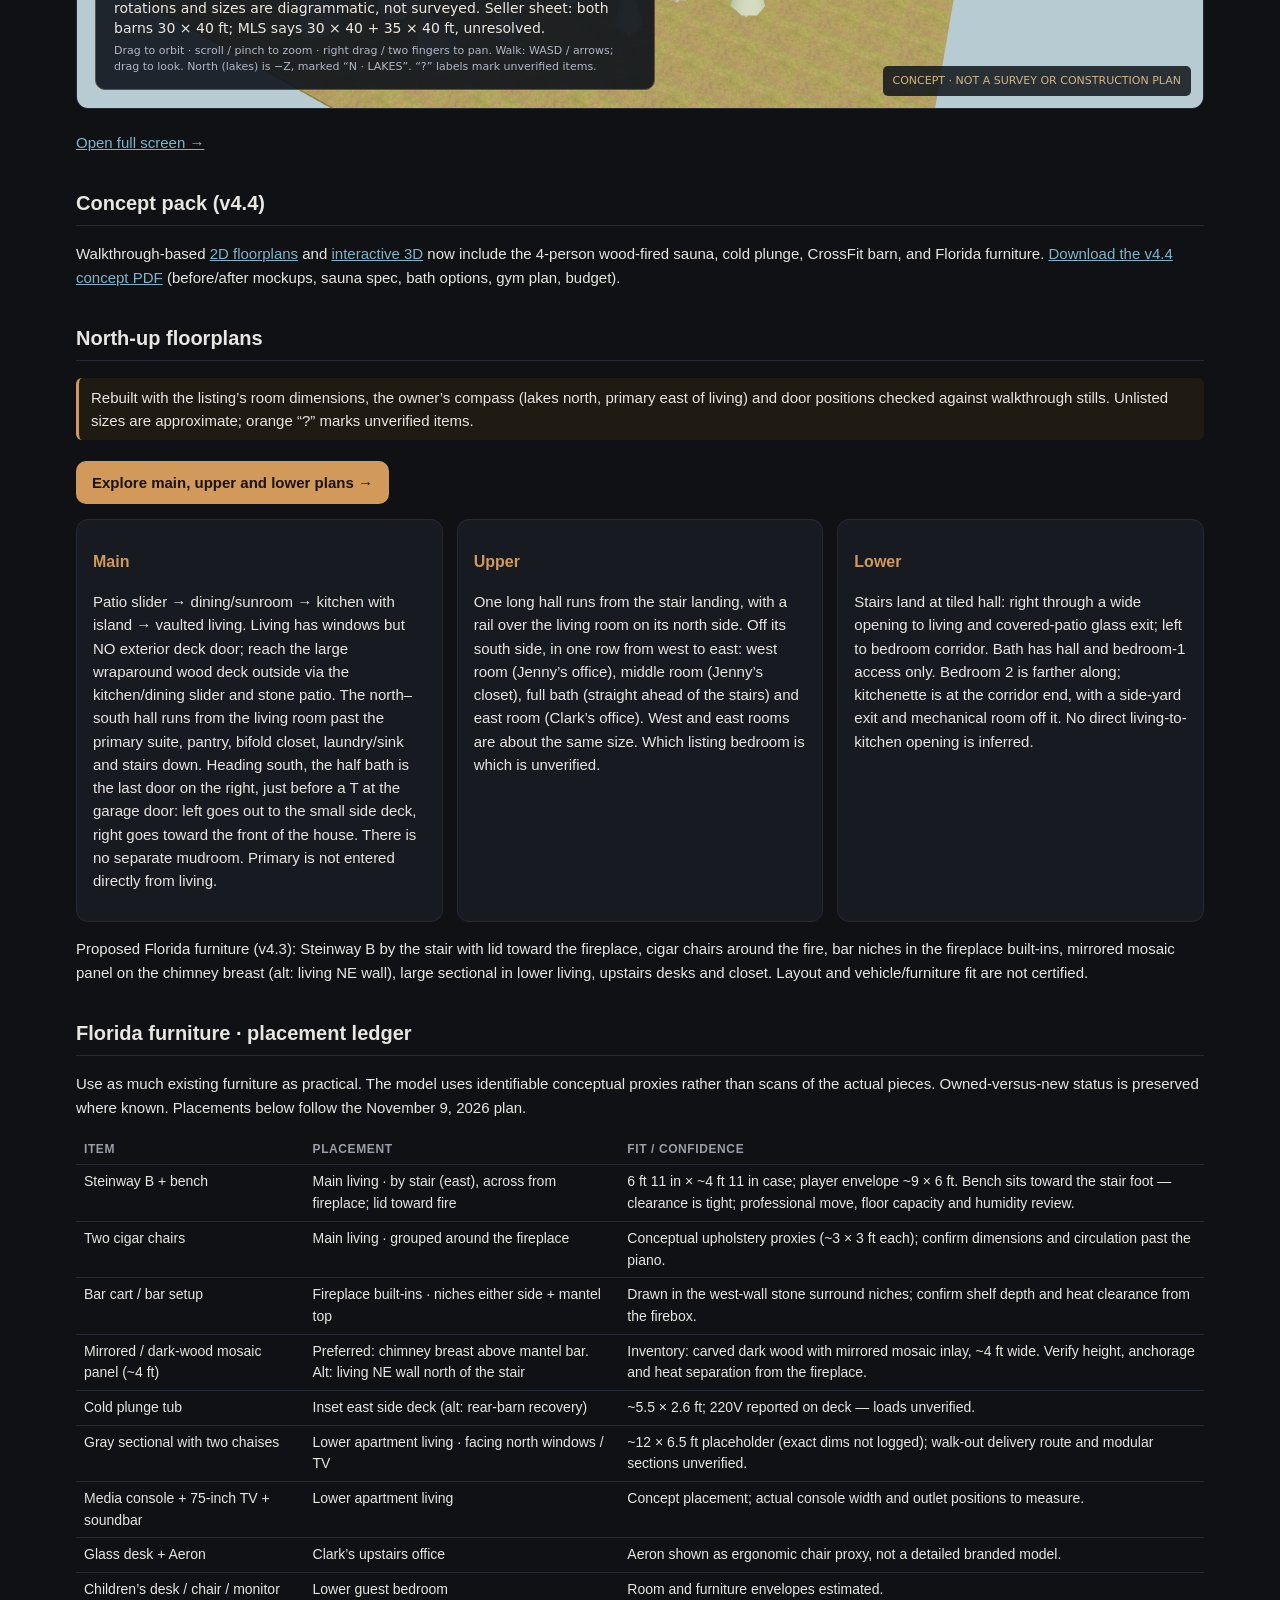
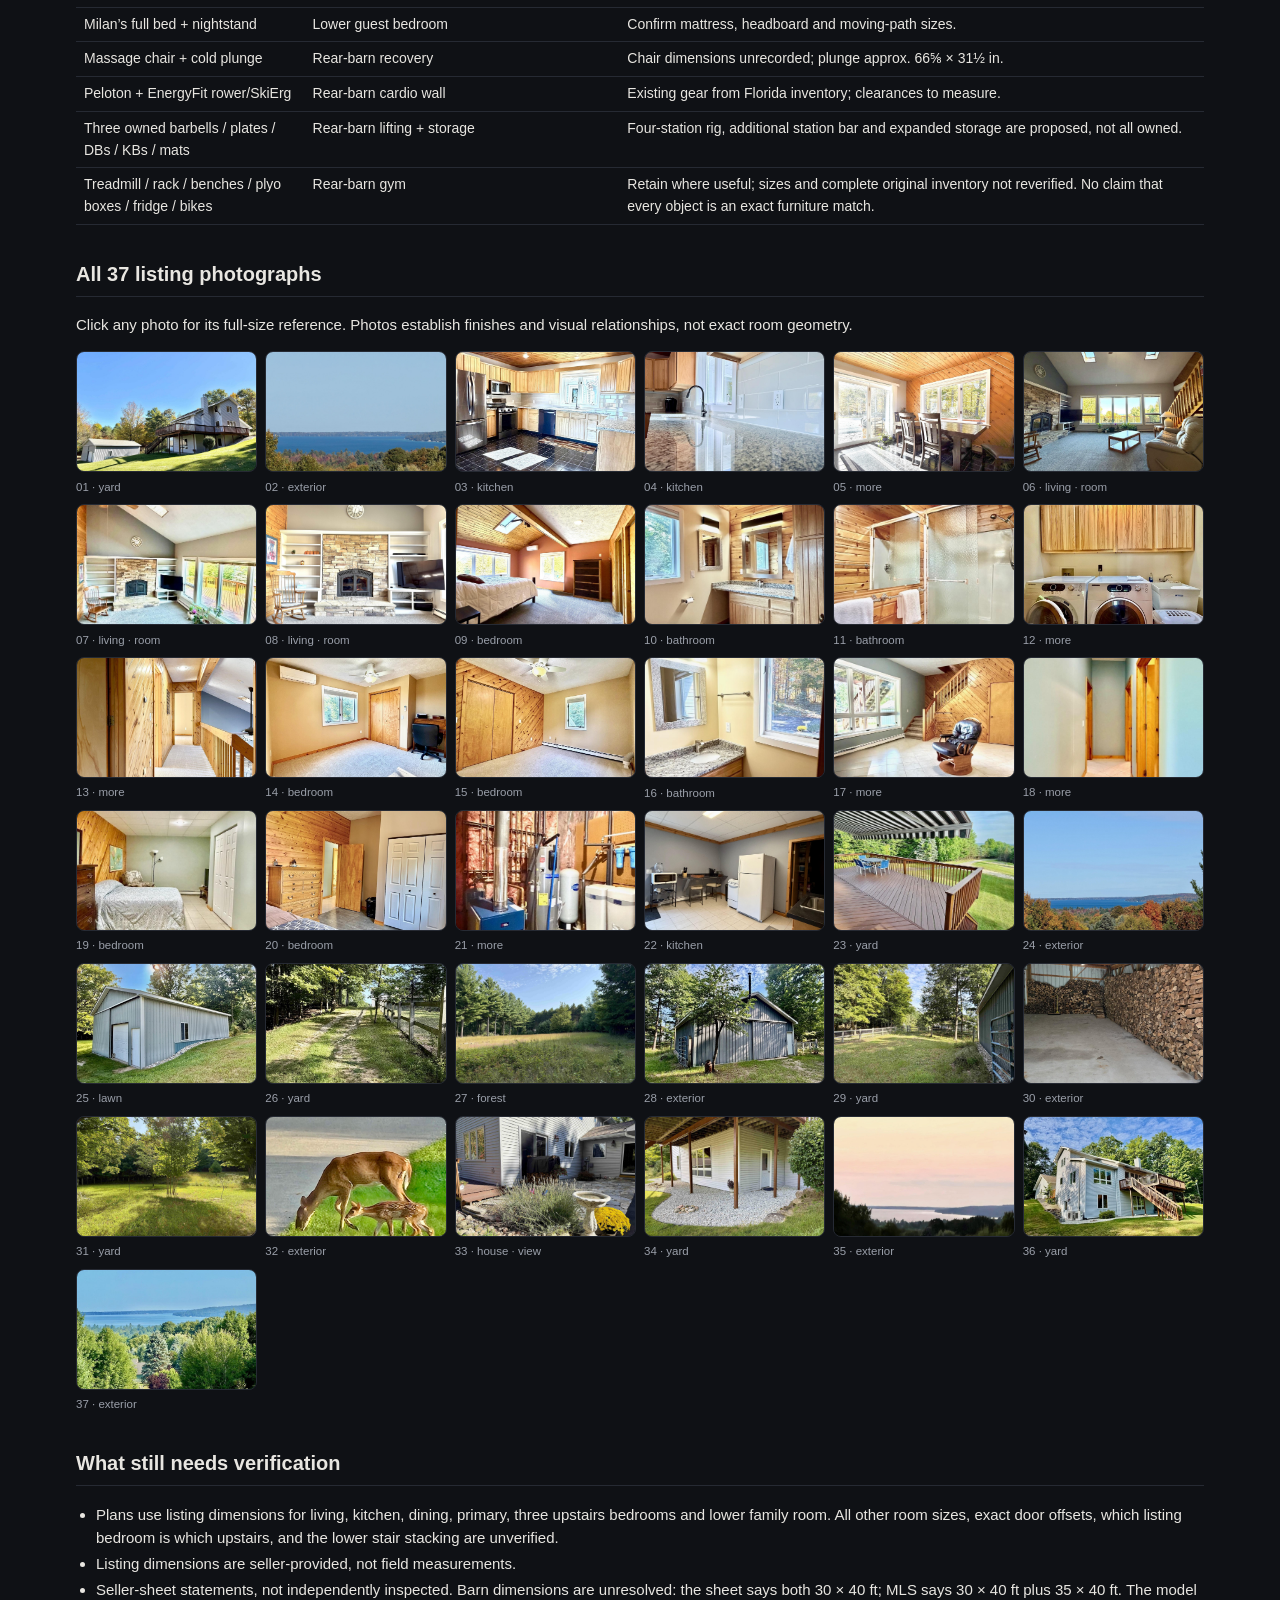
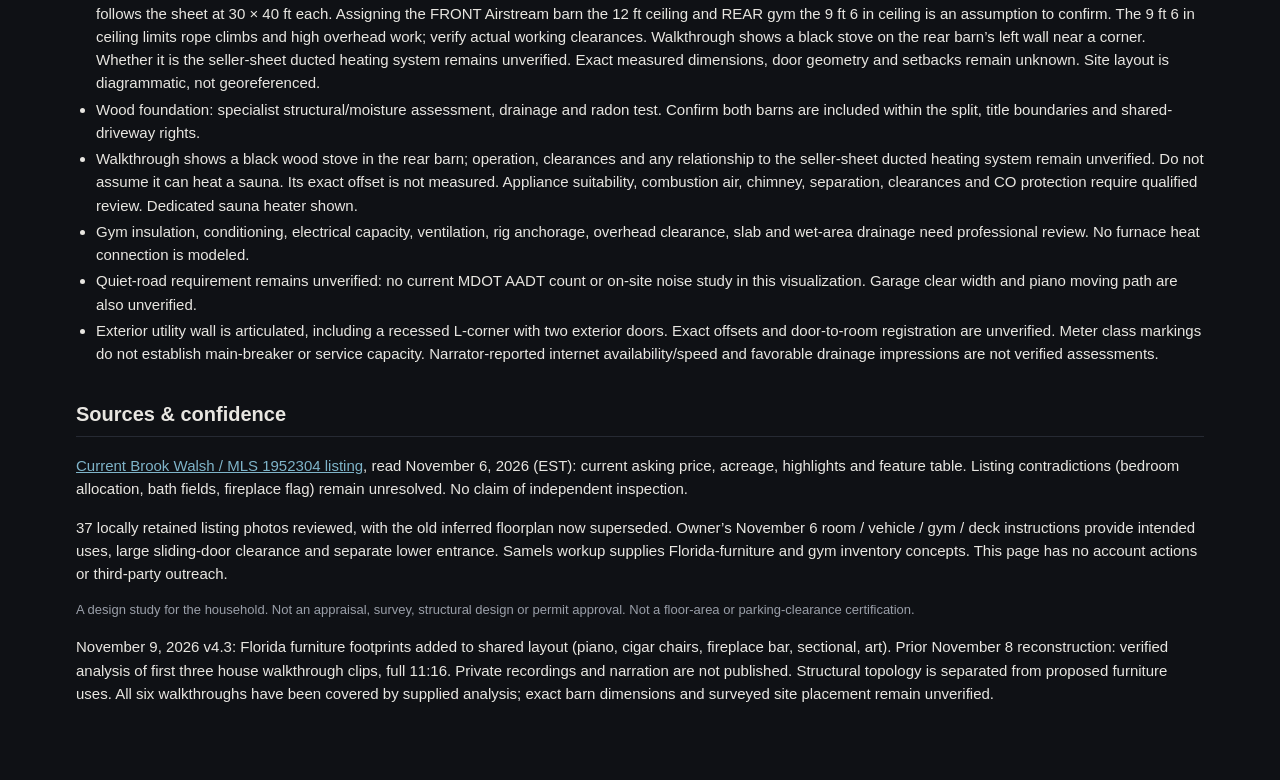
==== commit 2fc547d0: "Deal Rd v4.4: 4-person skid sauna, bath options, CrossFit barn, before/after PDF" ====
--- a/index.html
+++ b/index.html
@@ -23,4 +23,4 @@
 ul{padding-left:20px}li{margin:3px 0}.muted{color:var(--muted);font-size:13px}
 .pc{display:grid;grid-template-columns:1fr 1fr;gap:14px}@media(max-width:800px){.hero,.pc{grid-template-columns:1fr}}
 
-.hero{grid-template-columns:1.5fr 1fr}.rendergrid{display:grid;grid-template-columns:repeat(auto-fit,minmax(350px,1fr));gap:18px}.rendergrid img{width:100%;border-radius:12px}figure{margin:0}figcaption{color:var(--muted);font-size:13px}iframe{width:100%;height:640px;border:1px solid var(--line);border-radius:12px} @media(max-width:700px){header,nav{padding:18px}main{padding:10px 18px}.hero{grid-template-columns:1fr}.rendergrid{grid-template-columns:1fr}}</style></head><body><header><div class="sub">WILLIAMSBURG, MICHIGAN · CLARK + JENNY’S PROPERTY CONCEPT</div><h1>10746 E Deal Rd <span>· our top choice</span></h1><p class="sub">Lake views. A piano lounge. Space to train and recover.</p><p class="muted">House reconstruction updated November 9, 2026 · America/Detroit (EST). Listing room sizes, walkthrough doors, proposed Florida furniture, inset side deck, garage shift, and upper end-doors (v4.3); other lengths remain estimated.</p><a class="cta" href="#plan">Explore the room-by-room plan</a><a class="cta" href="model.html" id="modelCTA">Open interactive 3D</a></header><nav><a href="floorplans.html">2D floorplans</a><a href="#facts">Listing highlights</a><a href="#seller-features">Seller features &amp; updates</a><a href="#model">3D model</a><a href="#concepts">Rendering status</a><a href="#plan">Room plan</a><a href="#inventory">Florida furniture</a><a href="#photos">All 37 photos</a><a href="#verify">Verify before building</a><a href="#sources">Sources</a></nav><main><div class="hero"><img alt="Listing rear exterior with deck" src="photos/01_yard.jpg"/><div class="card"><h3>The plan</h3><p>Main-floor nightclub lounge + primary suite. Upstairs offices and full-room closet. Lower apartment-style retreat. Front barn for vehicles; rear barn for CrossFit and recovery. Optional outdoor plunge on the house deck.</p><p class="warn">Concept visualization, not a measured floorplan. Existing architectural finishes are informed by photos; new furniture and gym installations are proposals.</p></div></div><section id="facts"><h2>All the listing highlights</h2><div class="grid"><div class="card"><h3>Property</h3><p>MLS 1952304 · $699,000 asking · 4.23 acres · 1993 contemporary · Elk Rapids Schools</p></div><div class="card"><h3>Space</h3><p>3,120 sq ft advertised; 1,956 above / 1,164 finished walk-out from earlier listing research. Six bedrooms / 3.5 baths in remarks; structured bath fields conflict.</p></div><div class="card"><h3>Views + setting</h3><p>Elk Lake views, NOT waterfront. Rolling/sloped wooded and open ground, fenced corral. Asphalt/shared driveway; survey and easement require review.</p></div><div class="card"><h3>Architecture</h3><p>Vaulted living room, stone fireplace, skylights, built-ins, warm tongue-and-groove accents, generous deck with retractable awning.</p></div><div class="card"><h3>Kitchen + utility</h3><p>Stainless appliances, granite, tile backsplash, bar seating, pantry; main-floor laundry and wash basin; central vacuum. Listing includes water softener/filtration and washer/dryer.</p></div><div class="card"><h3>Comfort</h3><p>Natural-gas boiler/baseboard heat and ductless cooling per MLS; seller sheet adds ducted wood stove heating, Generac 10 kW generator with transferable warranty, and Richmond 50-gallon hybrid electric heat-pump water heater/dehumidifier (30 AMP). System location and operation unverified.</p></div><div class="card"><h3>Updates claimed</h3><p>Home and one outbuilding roof, appliances, boiler, water heater and paved driveway. “No deferred maintenance” is a seller/listing claim, not an inspection.</p></div><div class="card"><h3>Construction + barns</h3><p>Frame/vinyl siding, asphalt roof, WOOD foundation. Seller sheet: both pole buildings 30 × 40 ft, cement floors and electric, with 12 ft / 9 ft 6 in ceilings. MLS: 30 × 40 plus 35 × 40 ft. Conflict unresolved; model follows sheet. Garage is 2.5-car per sheet.</p></div></div></section><section id="seller-features"><h2>Seller features &amp; recent updates</h2><p>Source: RE/MAX of Elk Rapids, Additional Property Features / Special Notes sheet supplied by Clark. Seller statements, not independently inspected.</p><h3>Additional property features</h3><ul><li>Generac 10 kW generator with transferable warranty.</li><li>Whole-home vacuum system.</li><li>Front deck awning.</li><li>Ducted wood stove heating system.</li><li>Richmond 50-gallon hybrid electric heat-pump water heater and dehumidifier (30 AMP).</li><li>Molon paved 817 ft of road (August 2022).</li><li>Horse corral.</li><li>Two pole buildings, each 30 × 40 ft according to the seller sheet: one with a 12 ft ceiling and one with a 9 ft 6 in ceiling; both have cement flooring and electric.</li></ul><h3>Recent home updates · years as stated by seller</h3><ul><li>Basement kitchen: new counter, sink, microwave, electric stove and refrigerator (2019).</li><li>New toilets in powder room and basement bathroom (2019).</li><li>New carpet throughout (2017).</li><li>Tile throughout basement (2018).</li><li>New built-in closets and paint in basement (2018).</li><li>New ceilings in basement (2019).</li><li>New side decking and drainage (2019).</li><li>Remodeled attached 2.5-car garage: moisture-resistant paint, new molding and entry door, new counter and cabinets, door seals and aluminum, new drain basket (2019).</li><li>Main-level kitchen: new microwave, gas stove, refrigerator and steam dishwasher—all LG black stainless appliances (2018).</li><li>New granite countertops in kitchen, primary bath and guest bath (2019).</li><li>New ¾ HP well pump and fiberglass tank (2018).</li><li>New roof on home and pole barn with transferable warranty: full tear-off, new drip edge and white fascia; Landmark Pro Max Defender shingles in Weathered Wood (2019).</li><li>New plug outlets, switches and LED daylight bulbs throughout home and garage (2019).</li><li>Two new garage door openers (2018).</li><li>New paint in primary bedroom/bath and main-level powder room (2019).</li></ul><p class="warn">Seller-sheet statements, not independently inspected. Barn dimensions are unresolved: the sheet says both 30 × 40 ft; MLS says 30 × 40 ft plus 35 × 40 ft. The model follows the sheet at 30 × 40 ft each. Assigning the FRONT Airstream barn the 12 ft ceiling and REAR gym the 9 ft 6 in ceiling is an assumption to confirm. The 9 ft 6 in ceiling limits rope climbs and high overhead work; verify actual working clearances. Walkthrough shows a black stove on the rear barn’s left wall near a corner. Whether it is the seller-sheet ducted heating system remains unverified.</p><a href="assets/seller_features_sheet.jpg">Read the original RE/MAX features sheet</a></section><section id="model"><h2>Explore the property in 3D</h2><p>Rebuilt north-up from listing room sizes and walkthrough door positions. Orbit, zoom and select a floor. Furniture is proposed; all drawn lengths are estimates. Six-video coverage is complete; all precise measurements remain unverified.</p><iframe loading="lazy" src="model.html" title="Deal Rd interactive concept model"></iframe><p><a href="model.html">Open full screen →</a></p></section><section id="concepts"><h2>Concept pack (v4.3)</h2><p>Walkthrough-based <a href="floorplans.html">2D floorplans</a> and <a href="model.html">interactive 3D</a> now include proposed Florida furniture, the inset east side deck, garage shift, and upper end-doors. <a href="10746-Deal-Rd-Concept-v4.3.pdf">Download the concept PDF</a> (floorplans, 3D shots, photo comparisons, furniture table).</p></section><section id="plan"><h2>North-up floorplans</h2><p class="warn">Rebuilt with the listing’s room dimensions, the owner’s compass (lakes north, primary east of living) and door positions checked against walkthrough stills. Unlisted sizes are approximate; orange “?” marks unverified items.</p><p><a class="cta" href="floorplans.html">Explore main, upper and lower plans →</a></p><div class="grid"><div class="card"><h3>Main</h3><p>Patio slider → dining/sunroom → kitchen with island → vaulted living. Living has windows but NO exterior deck door; reach the large wraparound wood deck outside via the kitchen/dining slider and stone patio. The north–south hall runs from the living room past the primary suite, pantry, bifold closet, laundry/sink and stairs down. Heading south, the half bath is the last door on the right, just before a T at the garage door: left goes out to the small side deck, right goes toward the front of the house. There is no separate mudroom. Primary is not entered directly from living.</p></div><div class="card"><h3>Upper</h3><p>One long hall runs from the stair landing, with a rail over the living room on its north side. Off its south side, in one row from west to east: west room (Jenny’s office), middle room (Jenny’s closet), full bath (straight ahead of the stairs) and east room (Clark’s office). West and east rooms are about the same size. Which listing bedroom is which is unverified.</p></div><div class="card"><h3>Lower</h3><p>Stairs land at tiled hall: right through a wide opening to living and covered-patio glass exit; left to bedroom corridor. Bath has hall and bedroom-1 access only. Bedroom 2 is farther along; kitchenette is at the corridor end, with a side-yard exit and mechanical room off it. No direct living-to-kitchen opening is inferred.</p></div></div><p>Proposed Florida furniture (v4.3): Steinway B by the stair with lid toward the fireplace, cigar chairs around the fire, bar niches in the fireplace built-ins, mirrored mosaic panel on the chimney breast (alt: living NE wall), large sectional in lower living, upstairs desks and closet. Layout and vehicle/furniture fit are not certified.</p></section><section id="inventory"><h2>Florida furniture · placement ledger</h2><p>Use as much existing furniture as practical. The model uses identifiable conceptual proxies rather than scans of the actual pieces. Owned-versus-new status is preserved where known. Placements below follow the November 9, 2026 plan.</p><table><tr><th>Item</th><th>Placement</th><th>Fit / confidence</th></tr><tr><td>Steinway B + bench</td><td>Main living · by stair (east), across from fireplace; lid toward fire</td><td>6 ft 11 in × ~4 ft 11 in case; player envelope ~9 × 6 ft. Bench sits toward the stair foot — clearance is tight; professional move, floor capacity and humidity review.</td></tr><tr><td>Two cigar chairs</td><td>Main living · grouped around the fireplace</td><td>Conceptual upholstery proxies (~3 × 3 ft each); confirm dimensions and circulation past the piano.</td></tr><tr><td>Bar cart / bar setup</td><td>Fireplace built-ins · niches either side + mantel top</td><td>Drawn in the west-wall stone surround niches; confirm shelf depth and heat clearance from the firebox.</td></tr><tr><td>Mirrored / dark-wood mosaic panel (~4 ft)</td><td>Preferred: chimney breast above mantel bar. Alt: living NE wall north of the stair</td><td>Inventory: carved dark wood with mirrored mosaic inlay, ~4 ft wide. Verify height, anchorage and heat separation from the fireplace.</td></tr><tr><td>Cold plunge tub</td><td>Inset east side deck (alt: rear-barn recovery)</td><td>~5.5 × 2.6 ft; 220V reported on deck — loads unverified.</td></tr><tr><td>Gray sectional with two chaises</td><td>Lower apartment living · facing north windows / TV</td><td>~12 × 6.5 ft placeholder (exact dims not logged); walk-out delivery route and modular sections unverified.</td></tr><tr><td>Media console + 75-inch TV + soundbar</td><td>Lower apartment living</td><td>Concept placement; actual console width and outlet positions to measure.</td></tr><tr><td>Glass desk + Aeron</td><td>Clark’s upstairs office</td><td>Aeron shown as ergonomic chair proxy, not a detailed branded model.</td></tr><tr><td>Children’s desk / chair / monitor</td><td>Lower guest bedroom</td><td>Room and furniture envelopes estimated.</td></tr><tr><td>Milan’s full bed + nightstand</td><td>Lower guest bedroom</td><td>Confirm mattress, headboard and moving-path sizes.</td></tr><tr><td>Massage chair + cold plunge</td><td>Rear-barn recovery</td><td>Chair dimensions unrecorded; plunge approx. 66⅝ × 31½ in.</td></tr><tr><td>Peloton + EnergyFit rower/SkiErg</td><td>Rear-barn cardio wall</td><td>Existing gear from Florida inventory; clearances to measure.</td></tr><tr><td>Three owned barbells / plates / DBs / KBs / mats</td><td>Rear-barn lifting + storage</td><td>Four-station rig, additional station bar and expanded storage are proposed, not all owned.</td></tr><tr><td>Treadmill / rack / benches / plyo boxes / fridge / bikes</td><td>Rear-barn gym</td><td>Retain where useful; sizes and complete original inventory not reverified. No claim that every object is an exact furniture match.</td></tr></table></section><section id="photos"><h2>All 37 listing photographs</h2><p>Click any photo for its full-size reference. Photos establish finishes and visual relationships, not exact room geometry.</p><div class="gal"><figure><a href="photos/01_yard.jpg"><img alt="Listing photo 01 · yard" loading="lazy" src="photos/01_yard.jpg"/></a><figcaption>01 · yard</figcaption></figure><figure><a href="photos/02_exterior.jpg"><img alt="Listing photo 02 · exterior" loading="lazy" src="photos/02_exterior.jpg"/></a><figcaption>02 · exterior</figcaption></figure><figure><a href="photos/03_kitchen.jpg"><img alt="Listing photo 03 · kitchen" loading="lazy" src="photos/03_kitchen.jpg"/></a><figcaption>03 · kitchen</figcaption></figure><figure><a href="photos/04_kitchen.jpg"><img alt="Listing photo 04 · kitchen" loading="lazy" src="photos/04_kitchen.jpg"/></a><figcaption>04 · kitchen</figcaption></figure><figure><a href="photos/05_more.jpg"><img alt="Listing photo 05 · more" loading="lazy" src="photos/05_more.jpg"/></a><figcaption>05 · more</figcaption></figure><figure><a href="photos/06_living_room.jpg"><img alt="Listing photo 06 · living · room" loading="lazy" src="photos/06_living_room.jpg"/></a><figcaption>06 · living · room</figcaption></figure><figure><a href="photos/07_living_room.jpg"><img alt="Listing photo 07 · living · room" loading="lazy" src="photos/07_living_room.jpg"/></a><figcaption>07 · living · room</figcaption></figure><figure><a href="photos/08_living_room.jpg"><img alt="Listing photo 08 · living · room" loading="lazy" src="photos/08_living_room.jpg"/></a><figcaption>08 · living · room</figcaption></figure><figure><a href="photos/09_bedroom.jpg"><img alt="Listing photo 09 · bedroom" loading="lazy" src="photos/09_bedroom.jpg"/></a><figcaption>09 · bedroom</figcaption></figure><figure><a href="photos/10_bathroom.jpg"><img alt="Listing photo 10 · bathroom" loading="lazy" src="photos/10_bathroom.jpg"/></a><figcaption>10 · bathroom</figcaption></figure><figure><a href="photos/11_bathroom.jpg"><img alt="Listing photo 11 · bathroom" loading="lazy" src="photos/11_bathroom.jpg"/></a><figcaption>11 · bathroom</figcaption></figure><figure><a href="photos/12_more.jpg"><img alt="Listing photo 12 · more" loading="lazy" src="photos/12_more.jpg"/></a><figcaption>12 · more</figcaption></figure><figure><a href="photos/13_more.jpg"><img alt="Listing photo 13 · more" loading="lazy" src="photos/13_more.jpg"/></a><figcaption>13 · more</figcaption></figure><figure><a href="photos/14_bedroom.jpg"><img alt="Listing photo 14 · bedroom" loading="lazy" src="photos/14_bedroom.jpg"/></a><figcaption>14 · bedroom</figcaption></figure><figure><a href="photos/15_bedroom.jpg"><img alt="Listing photo 15 · bedroom" loading="lazy" src="photos/15_bedroom.jpg"/></a><figcaption>15 · bedroom</figcaption></figure><figure><a href="photos/16_bathroom.jpg"><img alt="Listing photo 16 · bathroom" loading="lazy" src="photos/16_bathroom.jpg"/></a><figcaption>16 · bathroom</figcaption></figure><figure><a href="photos/17_more.jpg"><img alt="Listing photo 17 · more" loading="lazy" src="photos/17_more.jpg"/></a><figcaption>17 · more</figcaption></figure><figure><a href="photos/18_more.jpg"><img alt="Listing photo 18 · more" loading="lazy" src="photos/18_more.jpg"/></a><figcaption>18 · more</figcaption></figure><figure><a href="photos/19_bedroom.jpg"><img alt="Listing photo 19 · bedroom" loading="lazy" src="photos/19_bedroom.jpg"/></a><figcaption>19 · bedroom</figcaption></figure><figure><a href="photos/20_bedroom.jpg"><img alt="Listing photo 20 · bedroom" loading="lazy" src="photos/20_bedroom.jpg"/></a><figcaption>20 · bedroom</figcaption></figure><figure><a href="photos/21_more.jpg"><img alt="Listing photo 21 · more" loading="lazy" src="photos/21_more.jpg"/></a><figcaption>21 · more</figcaption></figure><figure><a href="photos/22_kitchen.jpg"><img alt="Listing photo 22 · kitchen" loading="lazy" src="photos/22_kitchen.jpg"/></a><figcaption>22 · kitchen</figcaption></figure><figure><a href="photos/23_yard.jpg"><img alt="Listing photo 23 · yard" loading="lazy" src="photos/23_yard.jpg"/></a><figcaption>23 · yard</figcaption></figure><figure><a href="photos/24_exterior.jpg"><img alt="Listing photo 24 · exterior" loading="lazy" src="photos/24_exterior.jpg"/></a><figcaption>24 · exterior</figcaption></figure><figure><a href="photos/25_lawn.jpg"><img alt="Listing photo 25 · lawn" loading="lazy" src="photos/25_lawn.jpg"/></a><figcaption>25 · lawn</figcaption></figure><figure><a href="photos/26_yard.jpg"><img alt="Listing photo 26 · yard" loading="lazy" src="photos/26_yard.jpg"/></a><figcaption>26 · yard</figcaption></figure><figure><a href="photos/27_forest.jpg"><img alt="Listing photo 27 · forest" loading="lazy" src="photos/27_forest.jpg"/></a><figcaption>27 · forest</figcaption></figure><figure><a href="photos/28_exterior.jpg"><img alt="Listing photo 28 · exterior" loading="lazy" src="photos/28_exterior.jpg"/></a><figcaption>28 · exterior</figcaption></figure><figure><a href="photos/29_yard.jpg"><img alt="Listing photo 29 · yard" loading="lazy" src="photos/29_yard.jpg"/></a><figcaption>29 · yard</figcaption></figure><figure><a href="photos/30_exterior.jpg"><img alt="Listing photo 30 · exterior" loading="lazy" src="photos/30_exterior.jpg"/></a><figcaption>30 · exterior</figcaption></figure><figure><a href="photos/31_yard.jpg"><img alt="Listing photo 31 · yard" loading="lazy" src="photos/31_yard.jpg"/></a><figcaption>31 · yard</figcaption></figure><figure><a href="photos/32_exterior.jpg"><img alt="Listing photo 32 · exterior" loading="lazy" src="photos/32_exterior.jpg"/></a><figcaption>32 · exterior</figcaption></figure><figure><a href="photos/33_house_view.jpg"><img alt="Listing photo 33 · house · view" loading="lazy" src="photos/33_house_view.jpg"/></a><figcaption>33 · house · view</figcaption></figure><figure><a href="photos/34_yard.jpg"><img alt="Listing photo 34 · yard" loading="lazy" src="photos/34_yard.jpg"/></a><figcaption>34 · yard</figcaption></figure><figure><a href="photos/35_exterior.jpg"><img alt="Listing photo 35 · exterior" loading="lazy" src="photos/35_exterior.jpg"/></a><figcaption>35 · exterior</figcaption></figure><figure><a href="photos/36_yard.jpg"><img alt="Listing photo 36 · yard" loading="lazy" src="photos/36_yard.jpg"/></a><figcaption>36 · yard</figcaption></figure><figure><a href="photos/37_exterior.jpg"><img alt="Listing photo 37 · exterior" loading="lazy" src="photos/37_exterior.jpg"/></a><figcaption>37 · exterior</figcaption></figure></div></section><section id="verify"><h2>What still needs verification</h2><ul><li>Plans use listing dimensions for living, kitchen, dining, primary, three upstairs bedrooms and lower family room. All other room sizes, exact door offsets, which listing bedroom is which upstairs, and the lower stair stacking are unverified.</li><li>Listing dimensions are seller-provided, not field measurements.</li><li>Seller-sheet statements, not independently inspected. Barn dimensions are unresolved: the sheet says both 30 × 40 ft; MLS says 30 × 40 ft plus 35 × 40 ft. The model follows the sheet at 30 × 40 ft each. Assigning the FRONT Airstream barn the 12 ft ceiling and REAR gym the 9 ft 6 in ceiling is an assumption to confirm. The 9 ft 6 in ceiling limits rope climbs and high overhead work; verify actual working clearances. Walkthrough shows a black stove on the rear barn’s left wall near a corner. Whether it is the seller-sheet ducted heating system remains unverified. Exact measured dimensions, door geometry and setbacks remain unknown. Site layout is diagrammatic, not georeferenced.</li><li>Wood foundation: specialist structural/moisture assessment, drainage and radon test. Confirm both barns are included within the split, title boundaries and shared-driveway rights.</li><li>Walkthrough shows a black wood stove in the rear barn; operation, clearances and any relationship to the seller-sheet ducted heating system remain unverified. Do not assume it can heat a sauna. Its exact offset is not measured. Appliance suitability, combustion air, chimney, separation, clearances and CO protection require qualified review. Dedicated sauna heater shown.</li><li>Gym insulation, conditioning, electrical capacity, ventilation, rig anchorage, overhead clearance, slab and wet-area drainage need professional review. No furnace heat connection is modeled.</li><li>Quiet-road requirement remains unverified: no current MDOT AADT count or on-site noise study in this visualization. Garage clear width and piano moving path are also unverified.</li><li>Exterior utility wall is articulated, including a recessed L-corner with two exterior doors. Exact offsets and door-to-room registration are unverified. Meter class markings do not establish main-breaker or service capacity. Narrator-reported internet availability/speed and favorable drainage impressions are not verified assessments.</li></ul></section><section id="sources"><h2>Sources &amp; confidence</h2><p><a href="https://www.brookwalsh.com/listing/1952304-10746-e-deal-road-williamsburg-mi-49690/">Current Brook Walsh / MLS 1952304 listing</a>, read November 6, 2026 (EST): current asking price, acreage, highlights and feature table. Listing contradictions (bedroom allocation, bath fields, fireplace flag) remain unresolved. No claim of independent inspection.</p><p>37 locally retained listing photos reviewed, with the old inferred floorplan now superseded. Owner’s November 6 room / vehicle / gym / deck instructions provide intended uses, large sliding-door clearance and separate lower entrance. Samels workup supplies Florida-furniture and gym inventory concepts. This page has no account actions or third-party outreach.</p><p class="muted">A design study for the household. Not an appraisal, survey, structural design or permit approval. Not a floor-area or parking-clearance certification.</p><p>November 9, 2026 v4.3: Florida furniture footprints added to shared layout (piano, cigar chairs, fireplace bar, sectional, art). Prior November 8 reconstruction: verified analysis of first three house walkthrough clips, full 11:16. Private recordings and narration are not published. Structural topology is separated from proposed furniture uses. All six walkthroughs have been covered by supplied analysis; exact barn dimensions and surveyed site placement remain unverified.</p></section></main></body></html>+.hero{grid-template-columns:1.5fr 1fr}.rendergrid{display:grid;grid-template-columns:repeat(auto-fit,minmax(350px,1fr));gap:18px}.rendergrid img{width:100%;border-radius:12px}figure{margin:0}figcaption{color:var(--muted);font-size:13px}iframe{width:100%;height:640px;border:1px solid var(--line);border-radius:12px} @media(max-width:700px){header,nav{padding:18px}main{padding:10px 18px}.hero{grid-template-columns:1fr}.rendergrid{grid-template-columns:1fr}}</style></head><body><header><div class="sub">WILLIAMSBURG, MICHIGAN · CLARK + JENNY’S PROPERTY CONCEPT</div><h1>10746 E Deal Rd <span>· our top choice</span></h1><p class="sub">Lake views. A piano lounge. Space to train and recover.</p><p class="muted">House reconstruction updated November 9, 2026 · America/Detroit (EST). v4.4: Florida furniture, 4-person skid sauna on east pier deck, primary paint/bath options, CrossFit barn plan; other lengths remain estimated.</p><a class="cta" href="#plan">Explore the room-by-room plan</a><a class="cta" href="model.html" id="modelCTA">Open interactive 3D</a></header><nav><a href="floorplans.html">2D floorplans</a><a href="#facts">Listing highlights</a><a href="#seller-features">Seller features &amp; updates</a><a href="#model">3D model</a><a href="#concepts">Rendering status</a><a href="#plan">Room plan</a><a href="#inventory">Florida furniture</a><a href="#photos">All 37 photos</a><a href="#verify">Verify before building</a><a href="#sources">Sources</a></nav><main><div class="hero"><img alt="Listing rear exterior with deck" src="photos/01_yard.jpg"/><div class="card"><h3>The plan</h3><p>Main-floor nightclub lounge + primary suite. Upstairs offices and full-room closet. Lower apartment-style retreat. Front barn for vehicles; rear barn for CrossFit and recovery. Optional outdoor plunge on the house deck.</p><p class="warn">Concept visualization, not a measured floorplan. Existing architectural finishes are informed by photos; new furniture and gym installations are proposals.</p></div></div><section id="facts"><h2>All the listing highlights</h2><div class="grid"><div class="card"><h3>Property</h3><p>MLS 1952304 · $699,000 asking · 4.23 acres · 1993 contemporary · Elk Rapids Schools</p></div><div class="card"><h3>Space</h3><p>3,120 sq ft advertised; 1,956 above / 1,164 finished walk-out from earlier listing research. Six bedrooms / 3.5 baths in remarks; structured bath fields conflict.</p></div><div class="card"><h3>Views + setting</h3><p>Elk Lake views, NOT waterfront. Rolling/sloped wooded and open ground, fenced corral. Asphalt/shared driveway; survey and easement require review.</p></div><div class="card"><h3>Architecture</h3><p>Vaulted living room, stone fireplace, skylights, built-ins, warm tongue-and-groove accents, generous deck with retractable awning.</p></div><div class="card"><h3>Kitchen + utility</h3><p>Stainless appliances, granite, tile backsplash, bar seating, pantry; main-floor laundry and wash basin; central vacuum. Listing includes water softener/filtration and washer/dryer.</p></div><div class="card"><h3>Comfort</h3><p>Natural-gas boiler/baseboard heat and ductless cooling per MLS; seller sheet adds ducted wood stove heating, Generac 10 kW generator with transferable warranty, and Richmond 50-gallon hybrid electric heat-pump water heater/dehumidifier (30 AMP). System location and operation unverified.</p></div><div class="card"><h3>Updates claimed</h3><p>Home and one outbuilding roof, appliances, boiler, water heater and paved driveway. “No deferred maintenance” is a seller/listing claim, not an inspection.</p></div><div class="card"><h3>Construction + barns</h3><p>Frame/vinyl siding, asphalt roof, WOOD foundation. Seller sheet: both pole buildings 30 × 40 ft, cement floors and electric, with 12 ft / 9 ft 6 in ceilings. MLS: 30 × 40 plus 35 × 40 ft. Conflict unresolved; model follows sheet. Garage is 2.5-car per sheet.</p></div></div></section><section id="seller-features"><h2>Seller features &amp; recent updates</h2><p>Source: RE/MAX of Elk Rapids, Additional Property Features / Special Notes sheet supplied by Clark. Seller statements, not independently inspected.</p><h3>Additional property features</h3><ul><li>Generac 10 kW generator with transferable warranty.</li><li>Whole-home vacuum system.</li><li>Front deck awning.</li><li>Ducted wood stove heating system.</li><li>Richmond 50-gallon hybrid electric heat-pump water heater and dehumidifier (30 AMP).</li><li>Molon paved 817 ft of road (August 2022).</li><li>Horse corral.</li><li>Two pole buildings, each 30 × 40 ft according to the seller sheet: one with a 12 ft ceiling and one with a 9 ft 6 in ceiling; both have cement flooring and electric.</li></ul><h3>Recent home updates · years as stated by seller</h3><ul><li>Basement kitchen: new counter, sink, microwave, electric stove and refrigerator (2019).</li><li>New toilets in powder room and basement bathroom (2019).</li><li>New carpet throughout (2017).</li><li>Tile throughout basement (2018).</li><li>New built-in closets and paint in basement (2018).</li><li>New ceilings in basement (2019).</li><li>New side decking and drainage (2019).</li><li>Remodeled attached 2.5-car garage: moisture-resistant paint, new molding and entry door, new counter and cabinets, door seals and aluminum, new drain basket (2019).</li><li>Main-level kitchen: new microwave, gas stove, refrigerator and steam dishwasher—all LG black stainless appliances (2018).</li><li>New granite countertops in kitchen, primary bath and guest bath (2019).</li><li>New ¾ HP well pump and fiberglass tank (2018).</li><li>New roof on home and pole barn with transferable warranty: full tear-off, new drip edge and white fascia; Landmark Pro Max Defender shingles in Weathered Wood (2019).</li><li>New plug outlets, switches and LED daylight bulbs throughout home and garage (2019).</li><li>Two new garage door openers (2018).</li><li>New paint in primary bedroom/bath and main-level powder room (2019).</li></ul><p class="warn">Seller-sheet statements, not independently inspected. Barn dimensions are unresolved: the sheet says both 30 × 40 ft; MLS says 30 × 40 ft plus 35 × 40 ft. The model follows the sheet at 30 × 40 ft each. Assigning the FRONT Airstream barn the 12 ft ceiling and REAR gym the 9 ft 6 in ceiling is an assumption to confirm. The 9 ft 6 in ceiling limits rope climbs and high overhead work; verify actual working clearances. Walkthrough shows a black stove on the rear barn’s left wall near a corner. Whether it is the seller-sheet ducted heating system remains unverified.</p><a href="assets/seller_features_sheet.jpg">Read the original RE/MAX features sheet</a></section><section id="model"><h2>Explore the property in 3D</h2><p>Rebuilt north-up from listing room sizes and walkthrough door positions. Orbit, zoom and select a floor. Furniture is proposed; all drawn lengths are estimates. Six-video coverage is complete; all precise measurements remain unverified.</p><iframe loading="lazy" src="model.html" title="Deal Rd interactive concept model"></iframe><p><a href="model.html">Open full screen →</a></p></section><section id="concepts"><h2>Concept pack (v4.4)</h2><p>Walkthrough-based <a href="floorplans.html">2D floorplans</a> and <a href="model.html">interactive 3D</a> now include the 4-person wood-fired sauna, cold plunge, CrossFit barn, and Florida furniture. <a href="10746-Deal-Rd-Concept-v4.4.pdf">Download the v4.4 concept PDF</a> (before/after mockups, sauna spec, bath options, gym plan, budget).</p></section><section id="plan"><h2>North-up floorplans</h2><p class="warn">Rebuilt with the listing’s room dimensions, the owner’s compass (lakes north, primary east of living) and door positions checked against walkthrough stills. Unlisted sizes are approximate; orange “?” marks unverified items.</p><p><a class="cta" href="floorplans.html">Explore main, upper and lower plans →</a></p><div class="grid"><div class="card"><h3>Main</h3><p>Patio slider → dining/sunroom → kitchen with island → vaulted living. Living has windows but NO exterior deck door; reach the large wraparound wood deck outside via the kitchen/dining slider and stone patio. The north–south hall runs from the living room past the primary suite, pantry, bifold closet, laundry/sink and stairs down. Heading south, the half bath is the last door on the right, just before a T at the garage door: left goes out to the small side deck, right goes toward the front of the house. There is no separate mudroom. Primary is not entered directly from living.</p></div><div class="card"><h3>Upper</h3><p>One long hall runs from the stair landing, with a rail over the living room on its north side. Off its south side, in one row from west to east: west room (Jenny’s office), middle room (Jenny’s closet), full bath (straight ahead of the stairs) and east room (Clark’s office). West and east rooms are about the same size. Which listing bedroom is which is unverified.</p></div><div class="card"><h3>Lower</h3><p>Stairs land at tiled hall: right through a wide opening to living and covered-patio glass exit; left to bedroom corridor. Bath has hall and bedroom-1 access only. Bedroom 2 is farther along; kitchenette is at the corridor end, with a side-yard exit and mechanical room off it. No direct living-to-kitchen opening is inferred.</p></div></div><p>Proposed Florida furniture (v4.3): Steinway B by the stair with lid toward the fireplace, cigar chairs around the fire, bar niches in the fireplace built-ins, mirrored mosaic panel on the chimney breast (alt: living NE wall), large sectional in lower living, upstairs desks and closet. Layout and vehicle/furniture fit are not certified.</p></section><section id="inventory"><h2>Florida furniture · placement ledger</h2><p>Use as much existing furniture as practical. The model uses identifiable conceptual proxies rather than scans of the actual pieces. Owned-versus-new status is preserved where known. Placements below follow the November 9, 2026 plan.</p><table><tr><th>Item</th><th>Placement</th><th>Fit / confidence</th></tr><tr><td>Steinway B + bench</td><td>Main living · by stair (east), across from fireplace; lid toward fire</td><td>6 ft 11 in × ~4 ft 11 in case; player envelope ~9 × 6 ft. Bench sits toward the stair foot — clearance is tight; professional move, floor capacity and humidity review.</td></tr><tr><td>Two cigar chairs</td><td>Main living · grouped around the fireplace</td><td>Conceptual upholstery proxies (~3 × 3 ft each); confirm dimensions and circulation past the piano.</td></tr><tr><td>Bar cart / bar setup</td><td>Fireplace built-ins · niches either side + mantel top</td><td>Drawn in the west-wall stone surround niches; confirm shelf depth and heat clearance from the firebox.</td></tr><tr><td>Mirrored / dark-wood mosaic panel (~4 ft)</td><td>Preferred: chimney breast above mantel bar. Alt: living NE wall north of the stair</td><td>Inventory: carved dark wood with mirrored mosaic inlay, ~4 ft wide. Verify height, anchorage and heat separation from the fireplace.</td></tr><tr><td>Cold plunge tub</td><td>Inset east side deck (alt: rear-barn recovery)</td><td>~5.5 × 2.6 ft; 220V reported on deck — loads unverified.</td></tr><tr><td>Gray sectional with two chaises</td><td>Lower apartment living · facing north windows / TV</td><td>~12 × 6.5 ft placeholder (exact dims not logged); walk-out delivery route and modular sections unverified.</td></tr><tr><td>Media console + 75-inch TV + soundbar</td><td>Lower apartment living</td><td>Concept placement; actual console width and outlet positions to measure.</td></tr><tr><td>Glass desk + Aeron</td><td>Clark’s upstairs office</td><td>Aeron shown as ergonomic chair proxy, not a detailed branded model.</td></tr><tr><td>Children’s desk / chair / monitor</td><td>Lower guest bedroom</td><td>Room and furniture envelopes estimated.</td></tr><tr><td>Milan’s full bed + nightstand</td><td>Lower guest bedroom</td><td>Confirm mattress, headboard and moving-path sizes.</td></tr><tr><td>Massage chair + cold plunge</td><td>Rear-barn recovery</td><td>Chair dimensions unrecorded; plunge approx. 66⅝ × 31½ in.</td></tr><tr><td>Peloton + EnergyFit rower/SkiErg</td><td>Rear-barn cardio wall</td><td>Existing gear from Florida inventory; clearances to measure.</td></tr><tr><td>Three owned barbells / plates / DBs / KBs / mats</td><td>Rear-barn lifting + storage</td><td>Four-station rig, additional station bar and expanded storage are proposed, not all owned.</td></tr><tr><td>Treadmill / rack / benches / plyo boxes / fridge / bikes</td><td>Rear-barn gym</td><td>Retain where useful; sizes and complete original inventory not reverified. No claim that every object is an exact furniture match.</td></tr></table></section><section id="photos"><h2>All 37 listing photographs</h2><p>Click any photo for its full-size reference. Photos establish finishes and visual relationships, not exact room geometry.</p><div class="gal"><figure><a href="photos/01_yard.jpg"><img alt="Listing photo 01 · yard" loading="lazy" src="photos/01_yard.jpg"/></a><figcaption>01 · yard</figcaption></figure><figure><a href="photos/02_exterior.jpg"><img alt="Listing photo 02 · exterior" loading="lazy" src="photos/02_exterior.jpg"/></a><figcaption>02 · exterior</figcaption></figure><figure><a href="photos/03_kitchen.jpg"><img alt="Listing photo 03 · kitchen" loading="lazy" src="photos/03_kitchen.jpg"/></a><figcaption>03 · kitchen</figcaption></figure><figure><a href="photos/04_kitchen.jpg"><img alt="Listing photo 04 · kitchen" loading="lazy" src="photos/04_kitchen.jpg"/></a><figcaption>04 · kitchen</figcaption></figure><figure><a href="photos/05_more.jpg"><img alt="Listing photo 05 · more" loading="lazy" src="photos/05_more.jpg"/></a><figcaption>05 · more</figcaption></figure><figure><a href="photos/06_living_room.jpg"><img alt="Listing photo 06 · living · room" loading="lazy" src="photos/06_living_room.jpg"/></a><figcaption>06 · living · room</figcaption></figure><figure><a href="photos/07_living_room.jpg"><img alt="Listing photo 07 · living · room" loading="lazy" src="photos/07_living_room.jpg"/></a><figcaption>07 · living · room</figcaption></figure><figure><a href="photos/08_living_room.jpg"><img alt="Listing photo 08 · living · room" loading="lazy" src="photos/08_living_room.jpg"/></a><figcaption>08 · living · room</figcaption></figure><figure><a href="photos/09_bedroom.jpg"><img alt="Listing photo 09 · bedroom" loading="lazy" src="photos/09_bedroom.jpg"/></a><figcaption>09 · bedroom</figcaption></figure><figure><a href="photos/10_bathroom.jpg"><img alt="Listing photo 10 · bathroom" loading="lazy" src="photos/10_bathroom.jpg"/></a><figcaption>10 · bathroom</figcaption></figure><figure><a href="photos/11_bathroom.jpg"><img alt="Listing photo 11 · bathroom" loading="lazy" src="photos/11_bathroom.jpg"/></a><figcaption>11 · bathroom</figcaption></figure><figure><a href="photos/12_more.jpg"><img alt="Listing photo 12 · more" loading="lazy" src="photos/12_more.jpg"/></a><figcaption>12 · more</figcaption></figure><figure><a href="photos/13_more.jpg"><img alt="Listing photo 13 · more" loading="lazy" src="photos/13_more.jpg"/></a><figcaption>13 · more</figcaption></figure><figure><a href="photos/14_bedroom.jpg"><img alt="Listing photo 14 · bedroom" loading="lazy" src="photos/14_bedroom.jpg"/></a><figcaption>14 · bedroom</figcaption></figure><figure><a href="photos/15_bedroom.jpg"><img alt="Listing photo 15 · bedroom" loading="lazy" src="photos/15_bedroom.jpg"/></a><figcaption>15 · bedroom</figcaption></figure><figure><a href="photos/16_bathroom.jpg"><img alt="Listing photo 16 · bathroom" loading="lazy" src="photos/16_bathroom.jpg"/></a><figcaption>16 · bathroom</figcaption></figure><figure><a href="photos/17_more.jpg"><img alt="Listing photo 17 · more" loading="lazy" src="photos/17_more.jpg"/></a><figcaption>17 · more</figcaption></figure><figure><a href="photos/18_more.jpg"><img alt="Listing photo 18 · more" loading="lazy" src="photos/18_more.jpg"/></a><figcaption>18 · more</figcaption></figure><figure><a href="photos/19_bedroom.jpg"><img alt="Listing photo 19 · bedroom" loading="lazy" src="photos/19_bedroom.jpg"/></a><figcaption>19 · bedroom</figcaption></figure><figure><a href="photos/20_bedroom.jpg"><img alt="Listing photo 20 · bedroom" loading="lazy" src="photos/20_bedroom.jpg"/></a><figcaption>20 · bedroom</figcaption></figure><figure><a href="photos/21_more.jpg"><img alt="Listing photo 21 · more" loading="lazy" src="photos/21_more.jpg"/></a><figcaption>21 · more</figcaption></figure><figure><a href="photos/22_kitchen.jpg"><img alt="Listing photo 22 · kitchen" loading="lazy" src="photos/22_kitchen.jpg"/></a><figcaption>22 · kitchen</figcaption></figure><figure><a href="photos/23_yard.jpg"><img alt="Listing photo 23 · yard" loading="lazy" src="photos/23_yard.jpg"/></a><figcaption>23 · yard</figcaption></figure><figure><a href="photos/24_exterior.jpg"><img alt="Listing photo 24 · exterior" loading="lazy" src="photos/24_exterior.jpg"/></a><figcaption>24 · exterior</figcaption></figure><figure><a href="photos/25_lawn.jpg"><img alt="Listing photo 25 · lawn" loading="lazy" src="photos/25_lawn.jpg"/></a><figcaption>25 · lawn</figcaption></figure><figure><a href="photos/26_yard.jpg"><img alt="Listing photo 26 · yard" loading="lazy" src="photos/26_yard.jpg"/></a><figcaption>26 · yard</figcaption></figure><figure><a href="photos/27_forest.jpg"><img alt="Listing photo 27 · forest" loading="lazy" src="photos/27_forest.jpg"/></a><figcaption>27 · forest</figcaption></figure><figure><a href="photos/28_exterior.jpg"><img alt="Listing photo 28 · exterior" loading="lazy" src="photos/28_exterior.jpg"/></a><figcaption>28 · exterior</figcaption></figure><figure><a href="photos/29_yard.jpg"><img alt="Listing photo 29 · yard" loading="lazy" src="photos/29_yard.jpg"/></a><figcaption>29 · yard</figcaption></figure><figure><a href="photos/30_exterior.jpg"><img alt="Listing photo 30 · exterior" loading="lazy" src="photos/30_exterior.jpg"/></a><figcaption>30 · exterior</figcaption></figure><figure><a href="photos/31_yard.jpg"><img alt="Listing photo 31 · yard" loading="lazy" src="photos/31_yard.jpg"/></a><figcaption>31 · yard</figcaption></figure><figure><a href="photos/32_exterior.jpg"><img alt="Listing photo 32 · exterior" loading="lazy" src="photos/32_exterior.jpg"/></a><figcaption>32 · exterior</figcaption></figure><figure><a href="photos/33_house_view.jpg"><img alt="Listing photo 33 · house · view" loading="lazy" src="photos/33_house_view.jpg"/></a><figcaption>33 · house · view</figcaption></figure><figure><a href="photos/34_yard.jpg"><img alt="Listing photo 34 · yard" loading="lazy" src="photos/34_yard.jpg"/></a><figcaption>34 · yard</figcaption></figure><figure><a href="photos/35_exterior.jpg"><img alt="Listing photo 35 · exterior" loading="lazy" src="photos/35_exterior.jpg"/></a><figcaption>35 · exterior</figcaption></figure><figure><a href="photos/36_yard.jpg"><img alt="Listing photo 36 · yard" loading="lazy" src="photos/36_yard.jpg"/></a><figcaption>36 · yard</figcaption></figure><figure><a href="photos/37_exterior.jpg"><img alt="Listing photo 37 · exterior" loading="lazy" src="photos/37_exterior.jpg"/></a><figcaption>37 · exterior</figcaption></figure></div></section><section id="verify"><h2>What still needs verification</h2><ul><li>Plans use listing dimensions for living, kitchen, dining, primary, three upstairs bedrooms and lower family room. All other room sizes, exact door offsets, which listing bedroom is which upstairs, and the lower stair stacking are unverified.</li><li>Listing dimensions are seller-provided, not field measurements.</li><li>Seller-sheet statements, not independently inspected. Barn dimensions are unresolved: the sheet says both 30 × 40 ft; MLS says 30 × 40 ft plus 35 × 40 ft. The model follows the sheet at 30 × 40 ft each. Assigning the FRONT Airstream barn the 12 ft ceiling and REAR gym the 9 ft 6 in ceiling is an assumption to confirm. The 9 ft 6 in ceiling limits rope climbs and high overhead work; verify actual working clearances. Walkthrough shows a black stove on the rear barn’s left wall near a corner. Whether it is the seller-sheet ducted heating system remains unverified. Exact measured dimensions, door geometry and setbacks remain unknown. Site layout is diagrammatic, not georeferenced.</li><li>Wood foundation: specialist structural/moisture assessment, drainage and radon test. Confirm both barns are included within the split, title boundaries and shared-driveway rights.</li><li>Walkthrough shows a black wood stove in the rear barn; operation, clearances and any relationship to the seller-sheet ducted heating system remain unverified. Do not assume it can heat a sauna. Its exact offset is not measured. Appliance suitability, combustion air, chimney, separation, clearances and CO protection require qualified review. Dedicated sauna heater shown.</li><li>Gym insulation, conditioning, electrical capacity, ventilation, rig anchorage, overhead clearance, slab and wet-area drainage need professional review. No furnace heat connection is modeled.</li><li>Quiet-road requirement remains unverified: no current MDOT AADT count or on-site noise study in this visualization. Garage clear width and piano moving path are also unverified.</li><li>Exterior utility wall is articulated, including a recessed L-corner with two exterior doors. Exact offsets and door-to-room registration are unverified. Meter class markings do not establish main-breaker or service capacity. Narrator-reported internet availability/speed and favorable drainage impressions are not verified assessments.</li></ul></section><section id="sources"><h2>Sources &amp; confidence</h2><p><a href="https://www.brookwalsh.com/listing/1952304-10746-e-deal-road-williamsburg-mi-49690/">Current Brook Walsh / MLS 1952304 listing</a>, read November 6, 2026 (EST): current asking price, acreage, highlights and feature table. Listing contradictions (bedroom allocation, bath fields, fireplace flag) remain unresolved. No claim of independent inspection.</p><p>37 locally retained listing photos reviewed, with the old inferred floorplan now superseded. Owner’s November 6 room / vehicle / gym / deck instructions provide intended uses, large sliding-door clearance and separate lower entrance. Samels workup supplies Florida-furniture and gym inventory concepts. This page has no account actions or third-party outreach.</p><p class="muted">A design study for the household. Not an appraisal, survey, structural design or permit approval. Not a floor-area or parking-clearance certification.</p><p>November 9, 2026 v4.3: Florida furniture footprints added to shared layout (piano, cigar chairs, fireplace bar, sectional, art). Prior November 8 reconstruction: verified analysis of first three house walkthrough clips, full 11:16. Private recordings and narration are not published. Structural topology is separated from proposed furniture uses. All six walkthroughs have been covered by supplied analysis; exact barn dimensions and surveyed site placement remain unverified.</p></section></main></body></html>
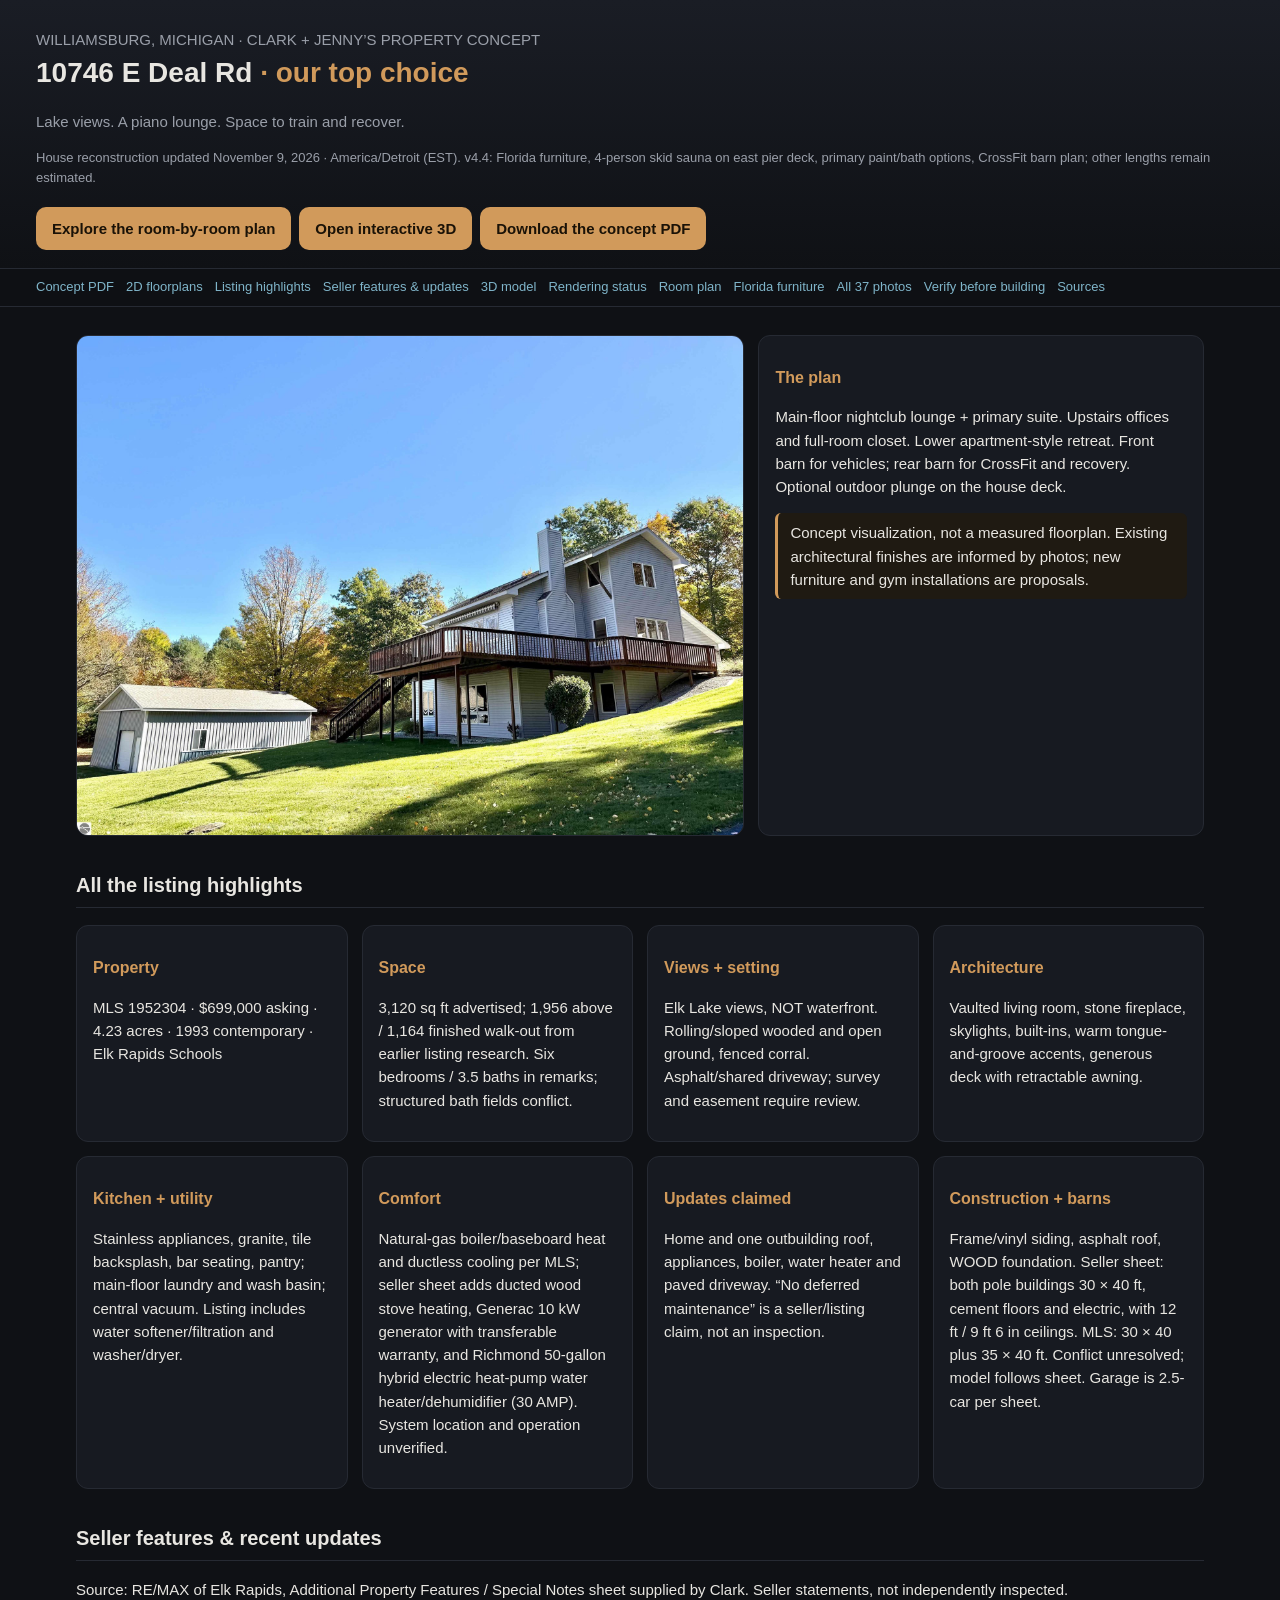
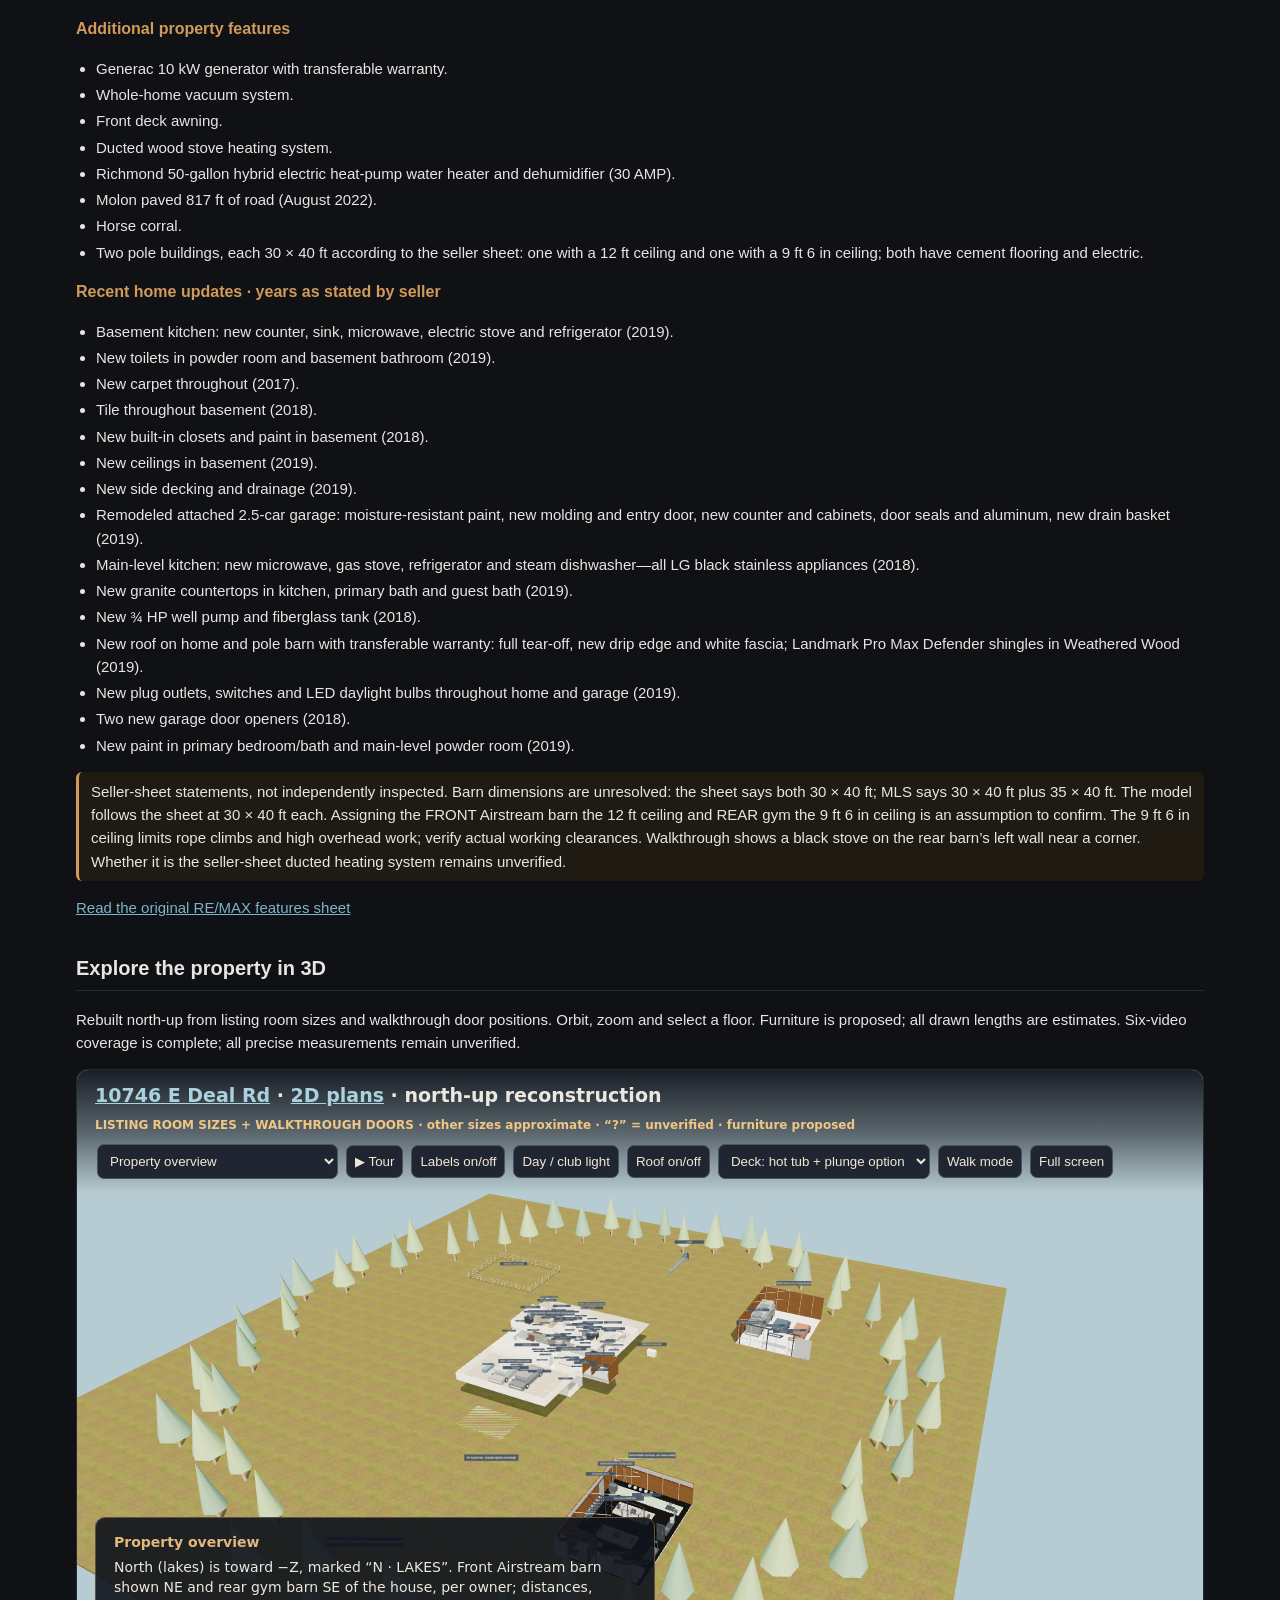
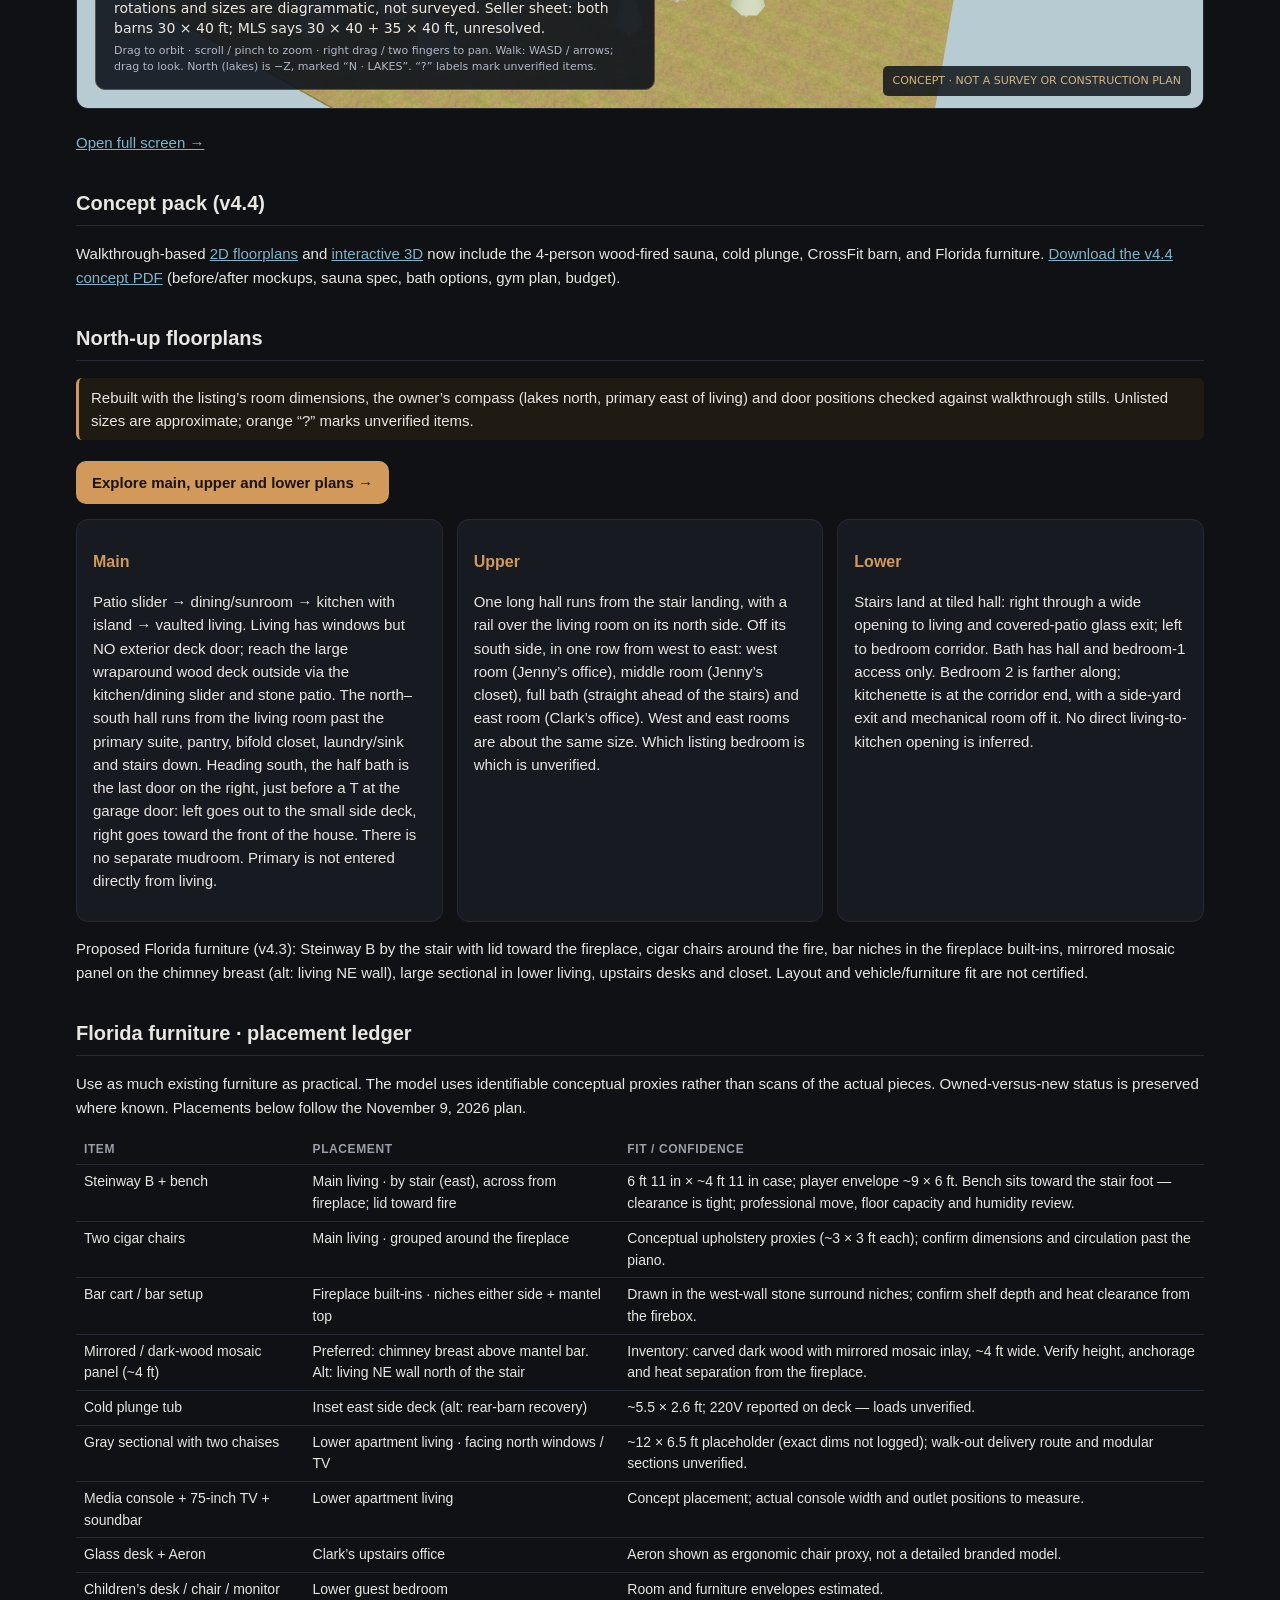
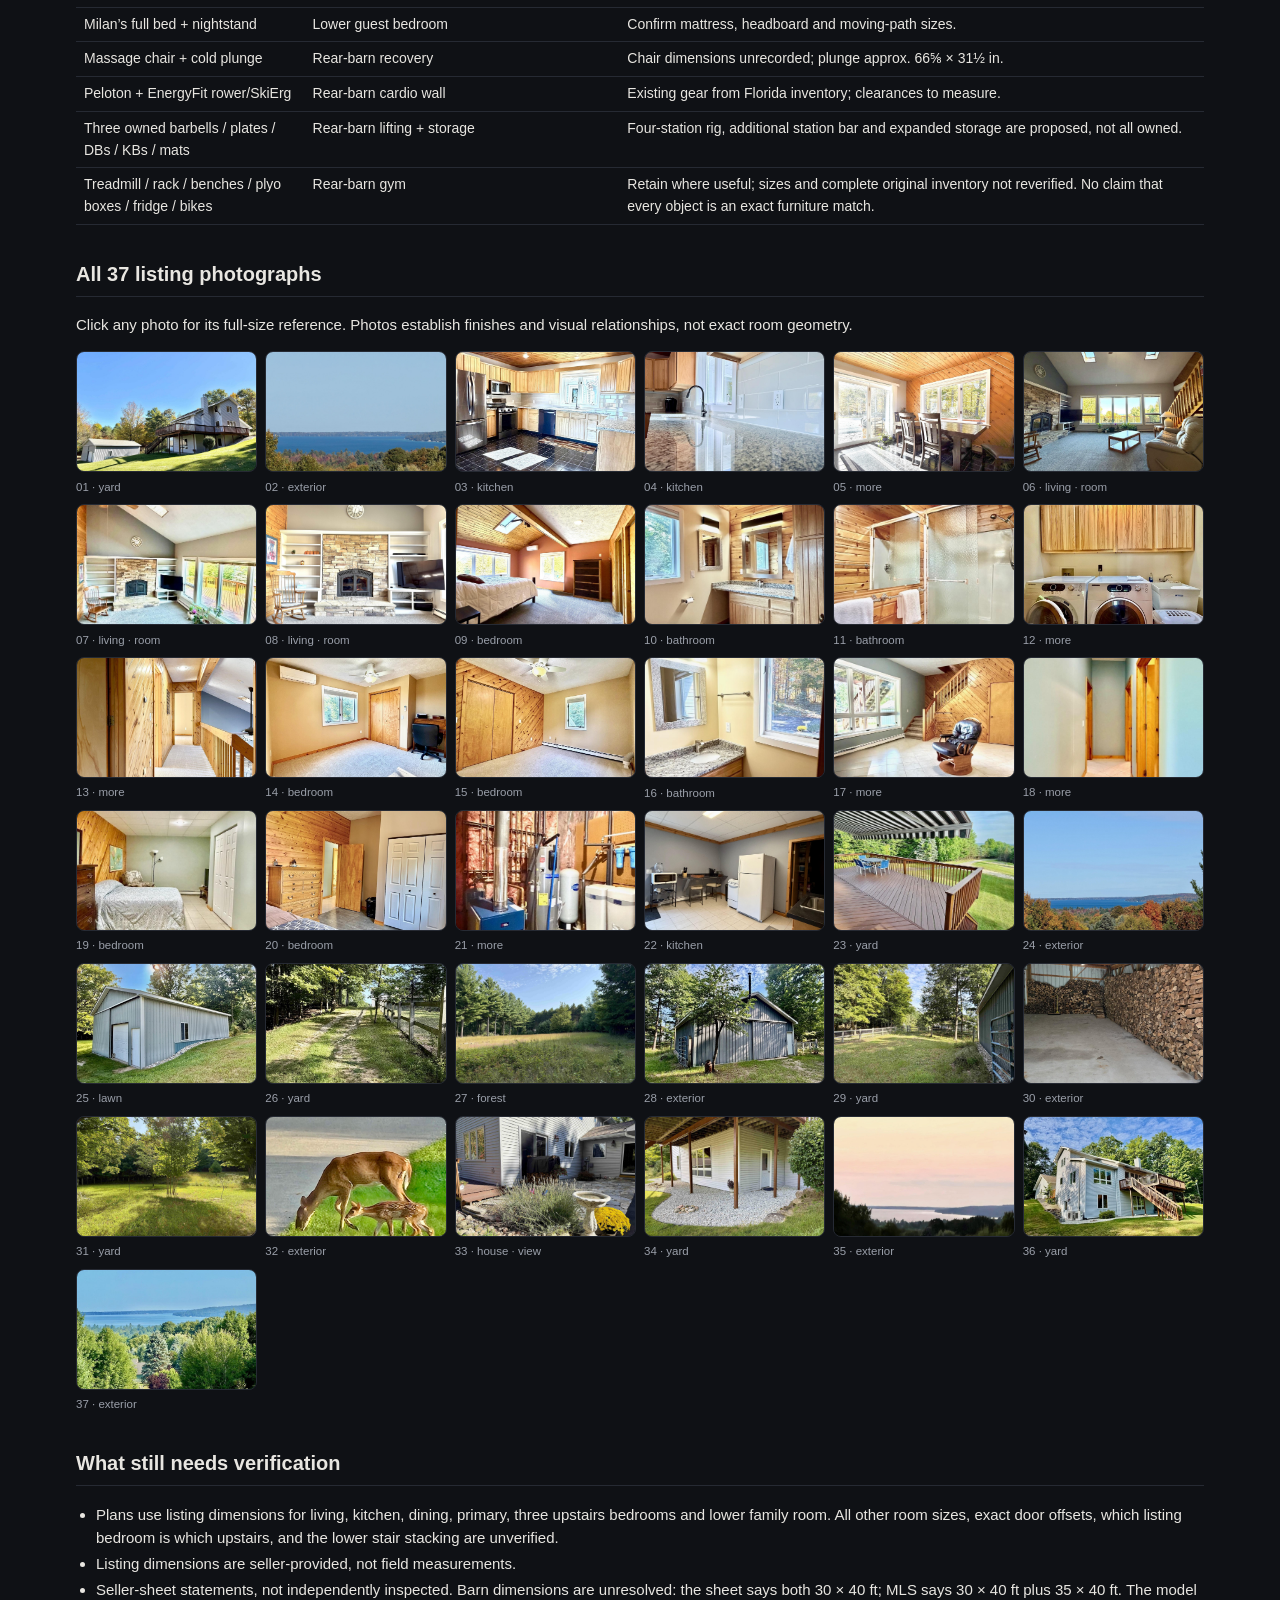
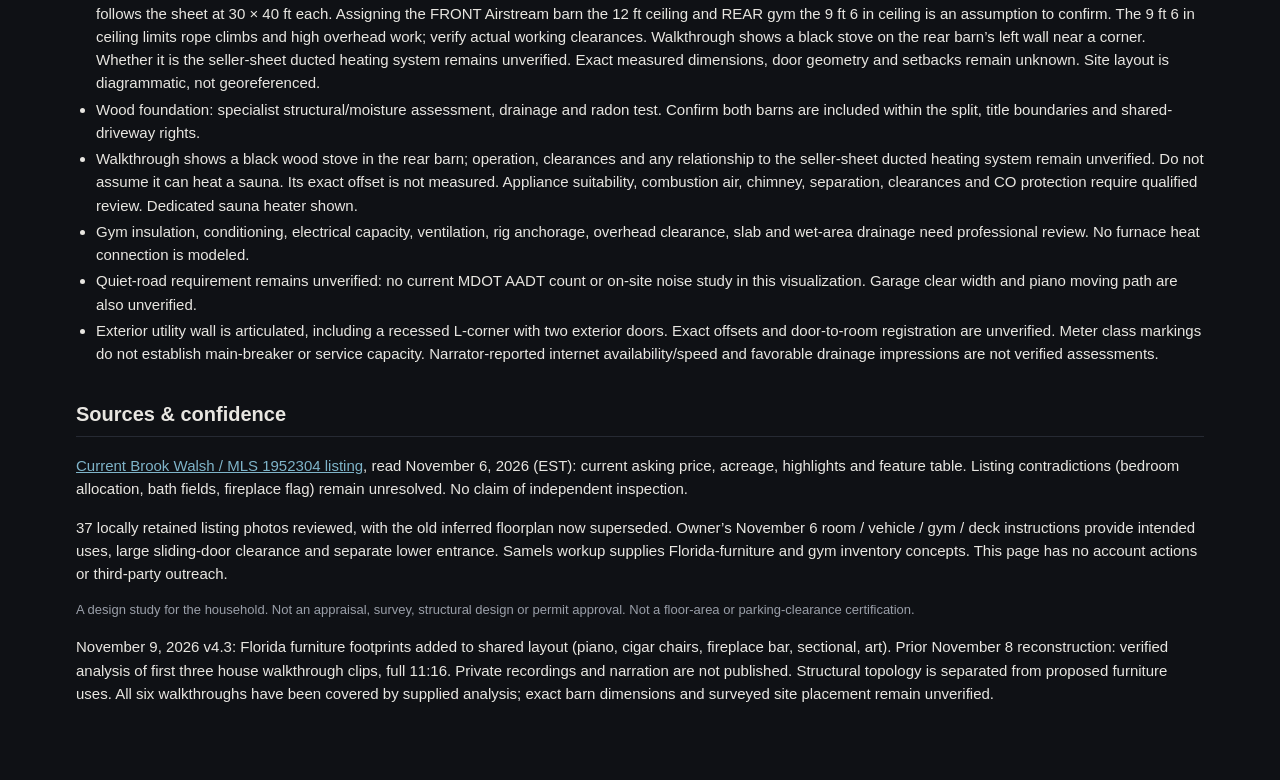
==== commit 1ac883bb: "Publish v4.4 concept PDF and point the site download links at it" ====
--- a/index.html
+++ b/index.html
@@ -23,4 +23,4 @@
 ul{padding-left:20px}li{margin:3px 0}.muted{color:var(--muted);font-size:13px}
 .pc{display:grid;grid-template-columns:1fr 1fr;gap:14px}@media(max-width:800px){.hero,.pc{grid-template-columns:1fr}}
 
-.hero{grid-template-columns:1.5fr 1fr}.rendergrid{display:grid;grid-template-columns:repeat(auto-fit,minmax(350px,1fr));gap:18px}.rendergrid img{width:100%;border-radius:12px}figure{margin:0}figcaption{color:var(--muted);font-size:13px}iframe{width:100%;height:640px;border:1px solid var(--line);border-radius:12px} @media(max-width:700px){header,nav{padding:18px}main{padding:10px 18px}.hero{grid-template-columns:1fr}.rendergrid{grid-template-columns:1fr}}</style></head><body><header><div class="sub">WILLIAMSBURG, MICHIGAN · CLARK + JENNY’S PROPERTY CONCEPT</div><h1>10746 E Deal Rd <span>· our top choice</span></h1><p class="sub">Lake views. A piano lounge. Space to train and recover.</p><p class="muted">House reconstruction updated November 9, 2026 · America/Detroit (EST). v4.4: Florida furniture, 4-person skid sauna on east pier deck, primary paint/bath options, CrossFit barn plan; other lengths remain estimated.</p><a class="cta" href="#plan">Explore the room-by-room plan</a><a class="cta" href="model.html" id="modelCTA">Open interactive 3D</a></header><nav><a href="floorplans.html">2D floorplans</a><a href="#facts">Listing highlights</a><a href="#seller-features">Seller features &amp; updates</a><a href="#model">3D model</a><a href="#concepts">Rendering status</a><a href="#plan">Room plan</a><a href="#inventory">Florida furniture</a><a href="#photos">All 37 photos</a><a href="#verify">Verify before building</a><a href="#sources">Sources</a></nav><main><div class="hero"><img alt="Listing rear exterior with deck" src="photos/01_yard.jpg"/><div class="card"><h3>The plan</h3><p>Main-floor nightclub lounge + primary suite. Upstairs offices and full-room closet. Lower apartment-style retreat. Front barn for vehicles; rear barn for CrossFit and recovery. Optional outdoor plunge on the house deck.</p><p class="warn">Concept visualization, not a measured floorplan. Existing architectural finishes are informed by photos; new furniture and gym installations are proposals.</p></div></div><section id="facts"><h2>All the listing highlights</h2><div class="grid"><div class="card"><h3>Property</h3><p>MLS 1952304 · $699,000 asking · 4.23 acres · 1993 contemporary · Elk Rapids Schools</p></div><div class="card"><h3>Space</h3><p>3,120 sq ft advertised; 1,956 above / 1,164 finished walk-out from earlier listing research. Six bedrooms / 3.5 baths in remarks; structured bath fields conflict.</p></div><div class="card"><h3>Views + setting</h3><p>Elk Lake views, NOT waterfront. Rolling/sloped wooded and open ground, fenced corral. Asphalt/shared driveway; survey and easement require review.</p></div><div class="card"><h3>Architecture</h3><p>Vaulted living room, stone fireplace, skylights, built-ins, warm tongue-and-groove accents, generous deck with retractable awning.</p></div><div class="card"><h3>Kitchen + utility</h3><p>Stainless appliances, granite, tile backsplash, bar seating, pantry; main-floor laundry and wash basin; central vacuum. Listing includes water softener/filtration and washer/dryer.</p></div><div class="card"><h3>Comfort</h3><p>Natural-gas boiler/baseboard heat and ductless cooling per MLS; seller sheet adds ducted wood stove heating, Generac 10 kW generator with transferable warranty, and Richmond 50-gallon hybrid electric heat-pump water heater/dehumidifier (30 AMP). System location and operation unverified.</p></div><div class="card"><h3>Updates claimed</h3><p>Home and one outbuilding roof, appliances, boiler, water heater and paved driveway. “No deferred maintenance” is a seller/listing claim, not an inspection.</p></div><div class="card"><h3>Construction + barns</h3><p>Frame/vinyl siding, asphalt roof, WOOD foundation. Seller sheet: both pole buildings 30 × 40 ft, cement floors and electric, with 12 ft / 9 ft 6 in ceilings. MLS: 30 × 40 plus 35 × 40 ft. Conflict unresolved; model follows sheet. Garage is 2.5-car per sheet.</p></div></div></section><section id="seller-features"><h2>Seller features &amp; recent updates</h2><p>Source: RE/MAX of Elk Rapids, Additional Property Features / Special Notes sheet supplied by Clark. Seller statements, not independently inspected.</p><h3>Additional property features</h3><ul><li>Generac 10 kW generator with transferable warranty.</li><li>Whole-home vacuum system.</li><li>Front deck awning.</li><li>Ducted wood stove heating system.</li><li>Richmond 50-gallon hybrid electric heat-pump water heater and dehumidifier (30 AMP).</li><li>Molon paved 817 ft of road (August 2022).</li><li>Horse corral.</li><li>Two pole buildings, each 30 × 40 ft according to the seller sheet: one with a 12 ft ceiling and one with a 9 ft 6 in ceiling; both have cement flooring and electric.</li></ul><h3>Recent home updates · years as stated by seller</h3><ul><li>Basement kitchen: new counter, sink, microwave, electric stove and refrigerator (2019).</li><li>New toilets in powder room and basement bathroom (2019).</li><li>New carpet throughout (2017).</li><li>Tile throughout basement (2018).</li><li>New built-in closets and paint in basement (2018).</li><li>New ceilings in basement (2019).</li><li>New side decking and drainage (2019).</li><li>Remodeled attached 2.5-car garage: moisture-resistant paint, new molding and entry door, new counter and cabinets, door seals and aluminum, new drain basket (2019).</li><li>Main-level kitchen: new microwave, gas stove, refrigerator and steam dishwasher—all LG black stainless appliances (2018).</li><li>New granite countertops in kitchen, primary bath and guest bath (2019).</li><li>New ¾ HP well pump and fiberglass tank (2018).</li><li>New roof on home and pole barn with transferable warranty: full tear-off, new drip edge and white fascia; Landmark Pro Max Defender shingles in Weathered Wood (2019).</li><li>New plug outlets, switches and LED daylight bulbs throughout home and garage (2019).</li><li>Two new garage door openers (2018).</li><li>New paint in primary bedroom/bath and main-level powder room (2019).</li></ul><p class="warn">Seller-sheet statements, not independently inspected. Barn dimensions are unresolved: the sheet says both 30 × 40 ft; MLS says 30 × 40 ft plus 35 × 40 ft. The model follows the sheet at 30 × 40 ft each. Assigning the FRONT Airstream barn the 12 ft ceiling and REAR gym the 9 ft 6 in ceiling is an assumption to confirm. The 9 ft 6 in ceiling limits rope climbs and high overhead work; verify actual working clearances. Walkthrough shows a black stove on the rear barn’s left wall near a corner. Whether it is the seller-sheet ducted heating system remains unverified.</p><a href="assets/seller_features_sheet.jpg">Read the original RE/MAX features sheet</a></section><section id="model"><h2>Explore the property in 3D</h2><p>Rebuilt north-up from listing room sizes and walkthrough door positions. Orbit, zoom and select a floor. Furniture is proposed; all drawn lengths are estimates. Six-video coverage is complete; all precise measurements remain unverified.</p><iframe loading="lazy" src="model.html" title="Deal Rd interactive concept model"></iframe><p><a href="model.html">Open full screen →</a></p></section><section id="concepts"><h2>Concept pack (v4.4)</h2><p>Walkthrough-based <a href="floorplans.html">2D floorplans</a> and <a href="model.html">interactive 3D</a> now include the 4-person wood-fired sauna, cold plunge, CrossFit barn, and Florida furniture. <a href="10746-Deal-Rd-Concept-v4.4.pdf">Download the v4.4 concept PDF</a> (before/after mockups, sauna spec, bath options, gym plan, budget).</p></section><section id="plan"><h2>North-up floorplans</h2><p class="warn">Rebuilt with the listing’s room dimensions, the owner’s compass (lakes north, primary east of living) and door positions checked against walkthrough stills. Unlisted sizes are approximate; orange “?” marks unverified items.</p><p><a class="cta" href="floorplans.html">Explore main, upper and lower plans →</a></p><div class="grid"><div class="card"><h3>Main</h3><p>Patio slider → dining/sunroom → kitchen with island → vaulted living. Living has windows but NO exterior deck door; reach the large wraparound wood deck outside via the kitchen/dining slider and stone patio. The north–south hall runs from the living room past the primary suite, pantry, bifold closet, laundry/sink and stairs down. Heading south, the half bath is the last door on the right, just before a T at the garage door: left goes out to the small side deck, right goes toward the front of the house. There is no separate mudroom. Primary is not entered directly from living.</p></div><div class="card"><h3>Upper</h3><p>One long hall runs from the stair landing, with a rail over the living room on its north side. Off its south side, in one row from west to east: west room (Jenny’s office), middle room (Jenny’s closet), full bath (straight ahead of the stairs) and east room (Clark’s office). West and east rooms are about the same size. Which listing bedroom is which is unverified.</p></div><div class="card"><h3>Lower</h3><p>Stairs land at tiled hall: right through a wide opening to living and covered-patio glass exit; left to bedroom corridor. Bath has hall and bedroom-1 access only. Bedroom 2 is farther along; kitchenette is at the corridor end, with a side-yard exit and mechanical room off it. No direct living-to-kitchen opening is inferred.</p></div></div><p>Proposed Florida furniture (v4.3): Steinway B by the stair with lid toward the fireplace, cigar chairs around the fire, bar niches in the fireplace built-ins, mirrored mosaic panel on the chimney breast (alt: living NE wall), large sectional in lower living, upstairs desks and closet. Layout and vehicle/furniture fit are not certified.</p></section><section id="inventory"><h2>Florida furniture · placement ledger</h2><p>Use as much existing furniture as practical. The model uses identifiable conceptual proxies rather than scans of the actual pieces. Owned-versus-new status is preserved where known. Placements below follow the November 9, 2026 plan.</p><table><tr><th>Item</th><th>Placement</th><th>Fit / confidence</th></tr><tr><td>Steinway B + bench</td><td>Main living · by stair (east), across from fireplace; lid toward fire</td><td>6 ft 11 in × ~4 ft 11 in case; player envelope ~9 × 6 ft. Bench sits toward the stair foot — clearance is tight; professional move, floor capacity and humidity review.</td></tr><tr><td>Two cigar chairs</td><td>Main living · grouped around the fireplace</td><td>Conceptual upholstery proxies (~3 × 3 ft each); confirm dimensions and circulation past the piano.</td></tr><tr><td>Bar cart / bar setup</td><td>Fireplace built-ins · niches either side + mantel top</td><td>Drawn in the west-wall stone surround niches; confirm shelf depth and heat clearance from the firebox.</td></tr><tr><td>Mirrored / dark-wood mosaic panel (~4 ft)</td><td>Preferred: chimney breast above mantel bar. Alt: living NE wall north of the stair</td><td>Inventory: carved dark wood with mirrored mosaic inlay, ~4 ft wide. Verify height, anchorage and heat separation from the fireplace.</td></tr><tr><td>Cold plunge tub</td><td>Inset east side deck (alt: rear-barn recovery)</td><td>~5.5 × 2.6 ft; 220V reported on deck — loads unverified.</td></tr><tr><td>Gray sectional with two chaises</td><td>Lower apartment living · facing north windows / TV</td><td>~12 × 6.5 ft placeholder (exact dims not logged); walk-out delivery route and modular sections unverified.</td></tr><tr><td>Media console + 75-inch TV + soundbar</td><td>Lower apartment living</td><td>Concept placement; actual console width and outlet positions to measure.</td></tr><tr><td>Glass desk + Aeron</td><td>Clark’s upstairs office</td><td>Aeron shown as ergonomic chair proxy, not a detailed branded model.</td></tr><tr><td>Children’s desk / chair / monitor</td><td>Lower guest bedroom</td><td>Room and furniture envelopes estimated.</td></tr><tr><td>Milan’s full bed + nightstand</td><td>Lower guest bedroom</td><td>Confirm mattress, headboard and moving-path sizes.</td></tr><tr><td>Massage chair + cold plunge</td><td>Rear-barn recovery</td><td>Chair dimensions unrecorded; plunge approx. 66⅝ × 31½ in.</td></tr><tr><td>Peloton + EnergyFit rower/SkiErg</td><td>Rear-barn cardio wall</td><td>Existing gear from Florida inventory; clearances to measure.</td></tr><tr><td>Three owned barbells / plates / DBs / KBs / mats</td><td>Rear-barn lifting + storage</td><td>Four-station rig, additional station bar and expanded storage are proposed, not all owned.</td></tr><tr><td>Treadmill / rack / benches / plyo boxes / fridge / bikes</td><td>Rear-barn gym</td><td>Retain where useful; sizes and complete original inventory not reverified. No claim that every object is an exact furniture match.</td></tr></table></section><section id="photos"><h2>All 37 listing photographs</h2><p>Click any photo for its full-size reference. Photos establish finishes and visual relationships, not exact room geometry.</p><div class="gal"><figure><a href="photos/01_yard.jpg"><img alt="Listing photo 01 · yard" loading="lazy" src="photos/01_yard.jpg"/></a><figcaption>01 · yard</figcaption></figure><figure><a href="photos/02_exterior.jpg"><img alt="Listing photo 02 · exterior" loading="lazy" src="photos/02_exterior.jpg"/></a><figcaption>02 · exterior</figcaption></figure><figure><a href="photos/03_kitchen.jpg"><img alt="Listing photo 03 · kitchen" loading="lazy" src="photos/03_kitchen.jpg"/></a><figcaption>03 · kitchen</figcaption></figure><figure><a href="photos/04_kitchen.jpg"><img alt="Listing photo 04 · kitchen" loading="lazy" src="photos/04_kitchen.jpg"/></a><figcaption>04 · kitchen</figcaption></figure><figure><a href="photos/05_more.jpg"><img alt="Listing photo 05 · more" loading="lazy" src="photos/05_more.jpg"/></a><figcaption>05 · more</figcaption></figure><figure><a href="photos/06_living_room.jpg"><img alt="Listing photo 06 · living · room" loading="lazy" src="photos/06_living_room.jpg"/></a><figcaption>06 · living · room</figcaption></figure><figure><a href="photos/07_living_room.jpg"><img alt="Listing photo 07 · living · room" loading="lazy" src="photos/07_living_room.jpg"/></a><figcaption>07 · living · room</figcaption></figure><figure><a href="photos/08_living_room.jpg"><img alt="Listing photo 08 · living · room" loading="lazy" src="photos/08_living_room.jpg"/></a><figcaption>08 · living · room</figcaption></figure><figure><a href="photos/09_bedroom.jpg"><img alt="Listing photo 09 · bedroom" loading="lazy" src="photos/09_bedroom.jpg"/></a><figcaption>09 · bedroom</figcaption></figure><figure><a href="photos/10_bathroom.jpg"><img alt="Listing photo 10 · bathroom" loading="lazy" src="photos/10_bathroom.jpg"/></a><figcaption>10 · bathroom</figcaption></figure><figure><a href="photos/11_bathroom.jpg"><img alt="Listing photo 11 · bathroom" loading="lazy" src="photos/11_bathroom.jpg"/></a><figcaption>11 · bathroom</figcaption></figure><figure><a href="photos/12_more.jpg"><img alt="Listing photo 12 · more" loading="lazy" src="photos/12_more.jpg"/></a><figcaption>12 · more</figcaption></figure><figure><a href="photos/13_more.jpg"><img alt="Listing photo 13 · more" loading="lazy" src="photos/13_more.jpg"/></a><figcaption>13 · more</figcaption></figure><figure><a href="photos/14_bedroom.jpg"><img alt="Listing photo 14 · bedroom" loading="lazy" src="photos/14_bedroom.jpg"/></a><figcaption>14 · bedroom</figcaption></figure><figure><a href="photos/15_bedroom.jpg"><img alt="Listing photo 15 · bedroom" loading="lazy" src="photos/15_bedroom.jpg"/></a><figcaption>15 · bedroom</figcaption></figure><figure><a href="photos/16_bathroom.jpg"><img alt="Listing photo 16 · bathroom" loading="lazy" src="photos/16_bathroom.jpg"/></a><figcaption>16 · bathroom</figcaption></figure><figure><a href="photos/17_more.jpg"><img alt="Listing photo 17 · more" loading="lazy" src="photos/17_more.jpg"/></a><figcaption>17 · more</figcaption></figure><figure><a href="photos/18_more.jpg"><img alt="Listing photo 18 · more" loading="lazy" src="photos/18_more.jpg"/></a><figcaption>18 · more</figcaption></figure><figure><a href="photos/19_bedroom.jpg"><img alt="Listing photo 19 · bedroom" loading="lazy" src="photos/19_bedroom.jpg"/></a><figcaption>19 · bedroom</figcaption></figure><figure><a href="photos/20_bedroom.jpg"><img alt="Listing photo 20 · bedroom" loading="lazy" src="photos/20_bedroom.jpg"/></a><figcaption>20 · bedroom</figcaption></figure><figure><a href="photos/21_more.jpg"><img alt="Listing photo 21 · more" loading="lazy" src="photos/21_more.jpg"/></a><figcaption>21 · more</figcaption></figure><figure><a href="photos/22_kitchen.jpg"><img alt="Listing photo 22 · kitchen" loading="lazy" src="photos/22_kitchen.jpg"/></a><figcaption>22 · kitchen</figcaption></figure><figure><a href="photos/23_yard.jpg"><img alt="Listing photo 23 · yard" loading="lazy" src="photos/23_yard.jpg"/></a><figcaption>23 · yard</figcaption></figure><figure><a href="photos/24_exterior.jpg"><img alt="Listing photo 24 · exterior" loading="lazy" src="photos/24_exterior.jpg"/></a><figcaption>24 · exterior</figcaption></figure><figure><a href="photos/25_lawn.jpg"><img alt="Listing photo 25 · lawn" loading="lazy" src="photos/25_lawn.jpg"/></a><figcaption>25 · lawn</figcaption></figure><figure><a href="photos/26_yard.jpg"><img alt="Listing photo 26 · yard" loading="lazy" src="photos/26_yard.jpg"/></a><figcaption>26 · yard</figcaption></figure><figure><a href="photos/27_forest.jpg"><img alt="Listing photo 27 · forest" loading="lazy" src="photos/27_forest.jpg"/></a><figcaption>27 · forest</figcaption></figure><figure><a href="photos/28_exterior.jpg"><img alt="Listing photo 28 · exterior" loading="lazy" src="photos/28_exterior.jpg"/></a><figcaption>28 · exterior</figcaption></figure><figure><a href="photos/29_yard.jpg"><img alt="Listing photo 29 · yard" loading="lazy" src="photos/29_yard.jpg"/></a><figcaption>29 · yard</figcaption></figure><figure><a href="photos/30_exterior.jpg"><img alt="Listing photo 30 · exterior" loading="lazy" src="photos/30_exterior.jpg"/></a><figcaption>30 · exterior</figcaption></figure><figure><a href="photos/31_yard.jpg"><img alt="Listing photo 31 · yard" loading="lazy" src="photos/31_yard.jpg"/></a><figcaption>31 · yard</figcaption></figure><figure><a href="photos/32_exterior.jpg"><img alt="Listing photo 32 · exterior" loading="lazy" src="photos/32_exterior.jpg"/></a><figcaption>32 · exterior</figcaption></figure><figure><a href="photos/33_house_view.jpg"><img alt="Listing photo 33 · house · view" loading="lazy" src="photos/33_house_view.jpg"/></a><figcaption>33 · house · view</figcaption></figure><figure><a href="photos/34_yard.jpg"><img alt="Listing photo 34 · yard" loading="lazy" src="photos/34_yard.jpg"/></a><figcaption>34 · yard</figcaption></figure><figure><a href="photos/35_exterior.jpg"><img alt="Listing photo 35 · exterior" loading="lazy" src="photos/35_exterior.jpg"/></a><figcaption>35 · exterior</figcaption></figure><figure><a href="photos/36_yard.jpg"><img alt="Listing photo 36 · yard" loading="lazy" src="photos/36_yard.jpg"/></a><figcaption>36 · yard</figcaption></figure><figure><a href="photos/37_exterior.jpg"><img alt="Listing photo 37 · exterior" loading="lazy" src="photos/37_exterior.jpg"/></a><figcaption>37 · exterior</figcaption></figure></div></section><section id="verify"><h2>What still needs verification</h2><ul><li>Plans use listing dimensions for living, kitchen, dining, primary, three upstairs bedrooms and lower family room. All other room sizes, exact door offsets, which listing bedroom is which upstairs, and the lower stair stacking are unverified.</li><li>Listing dimensions are seller-provided, not field measurements.</li><li>Seller-sheet statements, not independently inspected. Barn dimensions are unresolved: the sheet says both 30 × 40 ft; MLS says 30 × 40 ft plus 35 × 40 ft. The model follows the sheet at 30 × 40 ft each. Assigning the FRONT Airstream barn the 12 ft ceiling and REAR gym the 9 ft 6 in ceiling is an assumption to confirm. The 9 ft 6 in ceiling limits rope climbs and high overhead work; verify actual working clearances. Walkthrough shows a black stove on the rear barn’s left wall near a corner. Whether it is the seller-sheet ducted heating system remains unverified. Exact measured dimensions, door geometry and setbacks remain unknown. Site layout is diagrammatic, not georeferenced.</li><li>Wood foundation: specialist structural/moisture assessment, drainage and radon test. Confirm both barns are included within the split, title boundaries and shared-driveway rights.</li><li>Walkthrough shows a black wood stove in the rear barn; operation, clearances and any relationship to the seller-sheet ducted heating system remain unverified. Do not assume it can heat a sauna. Its exact offset is not measured. Appliance suitability, combustion air, chimney, separation, clearances and CO protection require qualified review. Dedicated sauna heater shown.</li><li>Gym insulation, conditioning, electrical capacity, ventilation, rig anchorage, overhead clearance, slab and wet-area drainage need professional review. No furnace heat connection is modeled.</li><li>Quiet-road requirement remains unverified: no current MDOT AADT count or on-site noise study in this visualization. Garage clear width and piano moving path are also unverified.</li><li>Exterior utility wall is articulated, including a recessed L-corner with two exterior doors. Exact offsets and door-to-room registration are unverified. Meter class markings do not establish main-breaker or service capacity. Narrator-reported internet availability/speed and favorable drainage impressions are not verified assessments.</li></ul></section><section id="sources"><h2>Sources &amp; confidence</h2><p><a href="https://www.brookwalsh.com/listing/1952304-10746-e-deal-road-williamsburg-mi-49690/">Current Brook Walsh / MLS 1952304 listing</a>, read November 6, 2026 (EST): current asking price, acreage, highlights and feature table. Listing contradictions (bedroom allocation, bath fields, fireplace flag) remain unresolved. No claim of independent inspection.</p><p>37 locally retained listing photos reviewed, with the old inferred floorplan now superseded. Owner’s November 6 room / vehicle / gym / deck instructions provide intended uses, large sliding-door clearance and separate lower entrance. Samels workup supplies Florida-furniture and gym inventory concepts. This page has no account actions or third-party outreach.</p><p class="muted">A design study for the household. Not an appraisal, survey, structural design or permit approval. Not a floor-area or parking-clearance certification.</p><p>November 9, 2026 v4.3: Florida furniture footprints added to shared layout (piano, cigar chairs, fireplace bar, sectional, art). Prior November 8 reconstruction: verified analysis of first three house walkthrough clips, full 11:16. Private recordings and narration are not published. Structural topology is separated from proposed furniture uses. All six walkthroughs have been covered by supplied analysis; exact barn dimensions and surveyed site placement remain unverified.</p></section></main></body></html>+.hero{grid-template-columns:1.5fr 1fr}.rendergrid{display:grid;grid-template-columns:repeat(auto-fit,minmax(350px,1fr));gap:18px}.rendergrid img{width:100%;border-radius:12px}figure{margin:0}figcaption{color:var(--muted);font-size:13px}iframe{width:100%;height:640px;border:1px solid var(--line);border-radius:12px} @media(max-width:700px){header,nav{padding:18px}main{padding:10px 18px}.hero{grid-template-columns:1fr}.rendergrid{grid-template-columns:1fr}}</style></head><body><header><div class="sub">WILLIAMSBURG, MICHIGAN · CLARK + JENNY’S PROPERTY CONCEPT</div><h1>10746 E Deal Rd <span>· our top choice</span></h1><p class="sub">Lake views. A piano lounge. Space to train and recover.</p><p class="muted">House reconstruction updated November 9, 2026 · America/Detroit (EST). v4.4: Florida furniture, 4-person skid sauna on east pier deck, primary paint/bath options, CrossFit barn plan; other lengths remain estimated.</p><a class="cta" href="#plan">Explore the room-by-room plan</a><a class="cta" href="model.html" id="modelCTA">Open interactive 3D</a><a class="cta" href="10746-Deal-Rd-Concept-v4.4.pdf" id="pdfCTA">Download the concept PDF</a></header><nav><a href="10746-Deal-Rd-Concept-v4.4.pdf">Concept PDF</a><a href="floorplans.html">2D floorplans</a><a href="#facts">Listing highlights</a><a href="#seller-features">Seller features &amp; updates</a><a href="#model">3D model</a><a href="#concepts">Rendering status</a><a href="#plan">Room plan</a><a href="#inventory">Florida furniture</a><a href="#photos">All 37 photos</a><a href="#verify">Verify before building</a><a href="#sources">Sources</a></nav><main><div class="hero"><img alt="Listing rear exterior with deck" src="photos/01_yard.jpg"/><div class="card"><h3>The plan</h3><p>Main-floor nightclub lounge + primary suite. Upstairs offices and full-room closet. Lower apartment-style retreat. Front barn for vehicles; rear barn for CrossFit and recovery. Optional outdoor plunge on the house deck.</p><p class="warn">Concept visualization, not a measured floorplan. Existing architectural finishes are informed by photos; new furniture and gym installations are proposals.</p></div></div><section id="facts"><h2>All the listing highlights</h2><div class="grid"><div class="card"><h3>Property</h3><p>MLS 1952304 · $699,000 asking · 4.23 acres · 1993 contemporary · Elk Rapids Schools</p></div><div class="card"><h3>Space</h3><p>3,120 sq ft advertised; 1,956 above / 1,164 finished walk-out from earlier listing research. Six bedrooms / 3.5 baths in remarks; structured bath fields conflict.</p></div><div class="card"><h3>Views + setting</h3><p>Elk Lake views, NOT waterfront. Rolling/sloped wooded and open ground, fenced corral. Asphalt/shared driveway; survey and easement require review.</p></div><div class="card"><h3>Architecture</h3><p>Vaulted living room, stone fireplace, skylights, built-ins, warm tongue-and-groove accents, generous deck with retractable awning.</p></div><div class="card"><h3>Kitchen + utility</h3><p>Stainless appliances, granite, tile backsplash, bar seating, pantry; main-floor laundry and wash basin; central vacuum. Listing includes water softener/filtration and washer/dryer.</p></div><div class="card"><h3>Comfort</h3><p>Natural-gas boiler/baseboard heat and ductless cooling per MLS; seller sheet adds ducted wood stove heating, Generac 10 kW generator with transferable warranty, and Richmond 50-gallon hybrid electric heat-pump water heater/dehumidifier (30 AMP). System location and operation unverified.</p></div><div class="card"><h3>Updates claimed</h3><p>Home and one outbuilding roof, appliances, boiler, water heater and paved driveway. “No deferred maintenance” is a seller/listing claim, not an inspection.</p></div><div class="card"><h3>Construction + barns</h3><p>Frame/vinyl siding, asphalt roof, WOOD foundation. Seller sheet: both pole buildings 30 × 40 ft, cement floors and electric, with 12 ft / 9 ft 6 in ceilings. MLS: 30 × 40 plus 35 × 40 ft. Conflict unresolved; model follows sheet. Garage is 2.5-car per sheet.</p></div></div></section><section id="seller-features"><h2>Seller features &amp; recent updates</h2><p>Source: RE/MAX of Elk Rapids, Additional Property Features / Special Notes sheet supplied by Clark. Seller statements, not independently inspected.</p><h3>Additional property features</h3><ul><li>Generac 10 kW generator with transferable warranty.</li><li>Whole-home vacuum system.</li><li>Front deck awning.</li><li>Ducted wood stove heating system.</li><li>Richmond 50-gallon hybrid electric heat-pump water heater and dehumidifier (30 AMP).</li><li>Molon paved 817 ft of road (August 2022).</li><li>Horse corral.</li><li>Two pole buildings, each 30 × 40 ft according to the seller sheet: one with a 12 ft ceiling and one with a 9 ft 6 in ceiling; both have cement flooring and electric.</li></ul><h3>Recent home updates · years as stated by seller</h3><ul><li>Basement kitchen: new counter, sink, microwave, electric stove and refrigerator (2019).</li><li>New toilets in powder room and basement bathroom (2019).</li><li>New carpet throughout (2017).</li><li>Tile throughout basement (2018).</li><li>New built-in closets and paint in basement (2018).</li><li>New ceilings in basement (2019).</li><li>New side decking and drainage (2019).</li><li>Remodeled attached 2.5-car garage: moisture-resistant paint, new molding and entry door, new counter and cabinets, door seals and aluminum, new drain basket (2019).</li><li>Main-level kitchen: new microwave, gas stove, refrigerator and steam dishwasher—all LG black stainless appliances (2018).</li><li>New granite countertops in kitchen, primary bath and guest bath (2019).</li><li>New ¾ HP well pump and fiberglass tank (2018).</li><li>New roof on home and pole barn with transferable warranty: full tear-off, new drip edge and white fascia; Landmark Pro Max Defender shingles in Weathered Wood (2019).</li><li>New plug outlets, switches and LED daylight bulbs throughout home and garage (2019).</li><li>Two new garage door openers (2018).</li><li>New paint in primary bedroom/bath and main-level powder room (2019).</li></ul><p class="warn">Seller-sheet statements, not independently inspected. Barn dimensions are unresolved: the sheet says both 30 × 40 ft; MLS says 30 × 40 ft plus 35 × 40 ft. The model follows the sheet at 30 × 40 ft each. Assigning the FRONT Airstream barn the 12 ft ceiling and REAR gym the 9 ft 6 in ceiling is an assumption to confirm. The 9 ft 6 in ceiling limits rope climbs and high overhead work; verify actual working clearances. Walkthrough shows a black stove on the rear barn’s left wall near a corner. Whether it is the seller-sheet ducted heating system remains unverified.</p><a href="assets/seller_features_sheet.jpg">Read the original RE/MAX features sheet</a></section><section id="model"><h2>Explore the property in 3D</h2><p>Rebuilt north-up from listing room sizes and walkthrough door positions. Orbit, zoom and select a floor. Furniture is proposed; all drawn lengths are estimates. Six-video coverage is complete; all precise measurements remain unverified.</p><iframe loading="lazy" src="model.html" title="Deal Rd interactive concept model"></iframe><p><a href="model.html">Open full screen →</a></p></section><section id="concepts"><h2>Concept pack (v4.4)</h2><p>Walkthrough-based <a href="floorplans.html">2D floorplans</a> and <a href="model.html">interactive 3D</a> now include the 4-person wood-fired sauna, cold plunge, CrossFit barn, and Florida furniture. <a href="10746-Deal-Rd-Concept-v4.4.pdf">Download the v4.4 concept PDF</a> (before/after mockups, sauna spec, bath options, gym plan, budget).</p></section><section id="plan"><h2>North-up floorplans</h2><p class="warn">Rebuilt with the listing’s room dimensions, the owner’s compass (lakes north, primary east of living) and door positions checked against walkthrough stills. Unlisted sizes are approximate; orange “?” marks unverified items.</p><p><a class="cta" href="floorplans.html">Explore main, upper and lower plans →</a></p><div class="grid"><div class="card"><h3>Main</h3><p>Patio slider → dining/sunroom → kitchen with island → vaulted living. Living has windows but NO exterior deck door; reach the large wraparound wood deck outside via the kitchen/dining slider and stone patio. The north–south hall runs from the living room past the primary suite, pantry, bifold closet, laundry/sink and stairs down. Heading south, the half bath is the last door on the right, just before a T at the garage door: left goes out to the small side deck, right goes toward the front of the house. There is no separate mudroom. Primary is not entered directly from living.</p></div><div class="card"><h3>Upper</h3><p>One long hall runs from the stair landing, with a rail over the living room on its north side. Off its south side, in one row from west to east: west room (Jenny’s office), middle room (Jenny’s closet), full bath (straight ahead of the stairs) and east room (Clark’s office). West and east rooms are about the same size. Which listing bedroom is which is unverified.</p></div><div class="card"><h3>Lower</h3><p>Stairs land at tiled hall: right through a wide opening to living and covered-patio glass exit; left to bedroom corridor. Bath has hall and bedroom-1 access only. Bedroom 2 is farther along; kitchenette is at the corridor end, with a side-yard exit and mechanical room off it. No direct living-to-kitchen opening is inferred.</p></div></div><p>Proposed Florida furniture (v4.3): Steinway B by the stair with lid toward the fireplace, cigar chairs around the fire, bar niches in the fireplace built-ins, mirrored mosaic panel on the chimney breast (alt: living NE wall), large sectional in lower living, upstairs desks and closet. Layout and vehicle/furniture fit are not certified.</p></section><section id="inventory"><h2>Florida furniture · placement ledger</h2><p>Use as much existing furniture as practical. The model uses identifiable conceptual proxies rather than scans of the actual pieces. Owned-versus-new status is preserved where known. Placements below follow the November 9, 2026 plan.</p><table><tr><th>Item</th><th>Placement</th><th>Fit / confidence</th></tr><tr><td>Steinway B + bench</td><td>Main living · by stair (east), across from fireplace; lid toward fire</td><td>6 ft 11 in × ~4 ft 11 in case; player envelope ~9 × 6 ft. Bench sits toward the stair foot — clearance is tight; professional move, floor capacity and humidity review.</td></tr><tr><td>Two cigar chairs</td><td>Main living · grouped around the fireplace</td><td>Conceptual upholstery proxies (~3 × 3 ft each); confirm dimensions and circulation past the piano.</td></tr><tr><td>Bar cart / bar setup</td><td>Fireplace built-ins · niches either side + mantel top</td><td>Drawn in the west-wall stone surround niches; confirm shelf depth and heat clearance from the firebox.</td></tr><tr><td>Mirrored / dark-wood mosaic panel (~4 ft)</td><td>Preferred: chimney breast above mantel bar. Alt: living NE wall north of the stair</td><td>Inventory: carved dark wood with mirrored mosaic inlay, ~4 ft wide. Verify height, anchorage and heat separation from the fireplace.</td></tr><tr><td>Cold plunge tub</td><td>Inset east side deck (alt: rear-barn recovery)</td><td>~5.5 × 2.6 ft; 220V reported on deck — loads unverified.</td></tr><tr><td>Gray sectional with two chaises</td><td>Lower apartment living · facing north windows / TV</td><td>~12 × 6.5 ft placeholder (exact dims not logged); walk-out delivery route and modular sections unverified.</td></tr><tr><td>Media console + 75-inch TV + soundbar</td><td>Lower apartment living</td><td>Concept placement; actual console width and outlet positions to measure.</td></tr><tr><td>Glass desk + Aeron</td><td>Clark’s upstairs office</td><td>Aeron shown as ergonomic chair proxy, not a detailed branded model.</td></tr><tr><td>Children’s desk / chair / monitor</td><td>Lower guest bedroom</td><td>Room and furniture envelopes estimated.</td></tr><tr><td>Milan’s full bed + nightstand</td><td>Lower guest bedroom</td><td>Confirm mattress, headboard and moving-path sizes.</td></tr><tr><td>Massage chair + cold plunge</td><td>Rear-barn recovery</td><td>Chair dimensions unrecorded; plunge approx. 66⅝ × 31½ in.</td></tr><tr><td>Peloton + EnergyFit rower/SkiErg</td><td>Rear-barn cardio wall</td><td>Existing gear from Florida inventory; clearances to measure.</td></tr><tr><td>Three owned barbells / plates / DBs / KBs / mats</td><td>Rear-barn lifting + storage</td><td>Four-station rig, additional station bar and expanded storage are proposed, not all owned.</td></tr><tr><td>Treadmill / rack / benches / plyo boxes / fridge / bikes</td><td>Rear-barn gym</td><td>Retain where useful; sizes and complete original inventory not reverified. No claim that every object is an exact furniture match.</td></tr></table></section><section id="photos"><h2>All 37 listing photographs</h2><p>Click any photo for its full-size reference. Photos establish finishes and visual relationships, not exact room geometry.</p><div class="gal"><figure><a href="photos/01_yard.jpg"><img alt="Listing photo 01 · yard" loading="lazy" src="photos/01_yard.jpg"/></a><figcaption>01 · yard</figcaption></figure><figure><a href="photos/02_exterior.jpg"><img alt="Listing photo 02 · exterior" loading="lazy" src="photos/02_exterior.jpg"/></a><figcaption>02 · exterior</figcaption></figure><figure><a href="photos/03_kitchen.jpg"><img alt="Listing photo 03 · kitchen" loading="lazy" src="photos/03_kitchen.jpg"/></a><figcaption>03 · kitchen</figcaption></figure><figure><a href="photos/04_kitchen.jpg"><img alt="Listing photo 04 · kitchen" loading="lazy" src="photos/04_kitchen.jpg"/></a><figcaption>04 · kitchen</figcaption></figure><figure><a href="photos/05_more.jpg"><img alt="Listing photo 05 · more" loading="lazy" src="photos/05_more.jpg"/></a><figcaption>05 · more</figcaption></figure><figure><a href="photos/06_living_room.jpg"><img alt="Listing photo 06 · living · room" loading="lazy" src="photos/06_living_room.jpg"/></a><figcaption>06 · living · room</figcaption></figure><figure><a href="photos/07_living_room.jpg"><img alt="Listing photo 07 · living · room" loading="lazy" src="photos/07_living_room.jpg"/></a><figcaption>07 · living · room</figcaption></figure><figure><a href="photos/08_living_room.jpg"><img alt="Listing photo 08 · living · room" loading="lazy" src="photos/08_living_room.jpg"/></a><figcaption>08 · living · room</figcaption></figure><figure><a href="photos/09_bedroom.jpg"><img alt="Listing photo 09 · bedroom" loading="lazy" src="photos/09_bedroom.jpg"/></a><figcaption>09 · bedroom</figcaption></figure><figure><a href="photos/10_bathroom.jpg"><img alt="Listing photo 10 · bathroom" loading="lazy" src="photos/10_bathroom.jpg"/></a><figcaption>10 · bathroom</figcaption></figure><figure><a href="photos/11_bathroom.jpg"><img alt="Listing photo 11 · bathroom" loading="lazy" src="photos/11_bathroom.jpg"/></a><figcaption>11 · bathroom</figcaption></figure><figure><a href="photos/12_more.jpg"><img alt="Listing photo 12 · more" loading="lazy" src="photos/12_more.jpg"/></a><figcaption>12 · more</figcaption></figure><figure><a href="photos/13_more.jpg"><img alt="Listing photo 13 · more" loading="lazy" src="photos/13_more.jpg"/></a><figcaption>13 · more</figcaption></figure><figure><a href="photos/14_bedroom.jpg"><img alt="Listing photo 14 · bedroom" loading="lazy" src="photos/14_bedroom.jpg"/></a><figcaption>14 · bedroom</figcaption></figure><figure><a href="photos/15_bedroom.jpg"><img alt="Listing photo 15 · bedroom" loading="lazy" src="photos/15_bedroom.jpg"/></a><figcaption>15 · bedroom</figcaption></figure><figure><a href="photos/16_bathroom.jpg"><img alt="Listing photo 16 · bathroom" loading="lazy" src="photos/16_bathroom.jpg"/></a><figcaption>16 · bathroom</figcaption></figure><figure><a href="photos/17_more.jpg"><img alt="Listing photo 17 · more" loading="lazy" src="photos/17_more.jpg"/></a><figcaption>17 · more</figcaption></figure><figure><a href="photos/18_more.jpg"><img alt="Listing photo 18 · more" loading="lazy" src="photos/18_more.jpg"/></a><figcaption>18 · more</figcaption></figure><figure><a href="photos/19_bedroom.jpg"><img alt="Listing photo 19 · bedroom" loading="lazy" src="photos/19_bedroom.jpg"/></a><figcaption>19 · bedroom</figcaption></figure><figure><a href="photos/20_bedroom.jpg"><img alt="Listing photo 20 · bedroom" loading="lazy" src="photos/20_bedroom.jpg"/></a><figcaption>20 · bedroom</figcaption></figure><figure><a href="photos/21_more.jpg"><img alt="Listing photo 21 · more" loading="lazy" src="photos/21_more.jpg"/></a><figcaption>21 · more</figcaption></figure><figure><a href="photos/22_kitchen.jpg"><img alt="Listing photo 22 · kitchen" loading="lazy" src="photos/22_kitchen.jpg"/></a><figcaption>22 · kitchen</figcaption></figure><figure><a href="photos/23_yard.jpg"><img alt="Listing photo 23 · yard" loading="lazy" src="photos/23_yard.jpg"/></a><figcaption>23 · yard</figcaption></figure><figure><a href="photos/24_exterior.jpg"><img alt="Listing photo 24 · exterior" loading="lazy" src="photos/24_exterior.jpg"/></a><figcaption>24 · exterior</figcaption></figure><figure><a href="photos/25_lawn.jpg"><img alt="Listing photo 25 · lawn" loading="lazy" src="photos/25_lawn.jpg"/></a><figcaption>25 · lawn</figcaption></figure><figure><a href="photos/26_yard.jpg"><img alt="Listing photo 26 · yard" loading="lazy" src="photos/26_yard.jpg"/></a><figcaption>26 · yard</figcaption></figure><figure><a href="photos/27_forest.jpg"><img alt="Listing photo 27 · forest" loading="lazy" src="photos/27_forest.jpg"/></a><figcaption>27 · forest</figcaption></figure><figure><a href="photos/28_exterior.jpg"><img alt="Listing photo 28 · exterior" loading="lazy" src="photos/28_exterior.jpg"/></a><figcaption>28 · exterior</figcaption></figure><figure><a href="photos/29_yard.jpg"><img alt="Listing photo 29 · yard" loading="lazy" src="photos/29_yard.jpg"/></a><figcaption>29 · yard</figcaption></figure><figure><a href="photos/30_exterior.jpg"><img alt="Listing photo 30 · exterior" loading="lazy" src="photos/30_exterior.jpg"/></a><figcaption>30 · exterior</figcaption></figure><figure><a href="photos/31_yard.jpg"><img alt="Listing photo 31 · yard" loading="lazy" src="photos/31_yard.jpg"/></a><figcaption>31 · yard</figcaption></figure><figure><a href="photos/32_exterior.jpg"><img alt="Listing photo 32 · exterior" loading="lazy" src="photos/32_exterior.jpg"/></a><figcaption>32 · exterior</figcaption></figure><figure><a href="photos/33_house_view.jpg"><img alt="Listing photo 33 · house · view" loading="lazy" src="photos/33_house_view.jpg"/></a><figcaption>33 · house · view</figcaption></figure><figure><a href="photos/34_yard.jpg"><img alt="Listing photo 34 · yard" loading="lazy" src="photos/34_yard.jpg"/></a><figcaption>34 · yard</figcaption></figure><figure><a href="photos/35_exterior.jpg"><img alt="Listing photo 35 · exterior" loading="lazy" src="photos/35_exterior.jpg"/></a><figcaption>35 · exterior</figcaption></figure><figure><a href="photos/36_yard.jpg"><img alt="Listing photo 36 · yard" loading="lazy" src="photos/36_yard.jpg"/></a><figcaption>36 · yard</figcaption></figure><figure><a href="photos/37_exterior.jpg"><img alt="Listing photo 37 · exterior" loading="lazy" src="photos/37_exterior.jpg"/></a><figcaption>37 · exterior</figcaption></figure></div></section><section id="verify"><h2>What still needs verification</h2><ul><li>Plans use listing dimensions for living, kitchen, dining, primary, three upstairs bedrooms and lower family room. All other room sizes, exact door offsets, which listing bedroom is which upstairs, and the lower stair stacking are unverified.</li><li>Listing dimensions are seller-provided, not field measurements.</li><li>Seller-sheet statements, not independently inspected. Barn dimensions are unresolved: the sheet says both 30 × 40 ft; MLS says 30 × 40 ft plus 35 × 40 ft. The model follows the sheet at 30 × 40 ft each. Assigning the FRONT Airstream barn the 12 ft ceiling and REAR gym the 9 ft 6 in ceiling is an assumption to confirm. The 9 ft 6 in ceiling limits rope climbs and high overhead work; verify actual working clearances. Walkthrough shows a black stove on the rear barn’s left wall near a corner. Whether it is the seller-sheet ducted heating system remains unverified. Exact measured dimensions, door geometry and setbacks remain unknown. Site layout is diagrammatic, not georeferenced.</li><li>Wood foundation: specialist structural/moisture assessment, drainage and radon test. Confirm both barns are included within the split, title boundaries and shared-driveway rights.</li><li>Walkthrough shows a black wood stove in the rear barn; operation, clearances and any relationship to the seller-sheet ducted heating system remain unverified. Do not assume it can heat a sauna. Its exact offset is not measured. Appliance suitability, combustion air, chimney, separation, clearances and CO protection require qualified review. Dedicated sauna heater shown.</li><li>Gym insulation, conditioning, electrical capacity, ventilation, rig anchorage, overhead clearance, slab and wet-area drainage need professional review. No furnace heat connection is modeled.</li><li>Quiet-road requirement remains unverified: no current MDOT AADT count or on-site noise study in this visualization. Garage clear width and piano moving path are also unverified.</li><li>Exterior utility wall is articulated, including a recessed L-corner with two exterior doors. Exact offsets and door-to-room registration are unverified. Meter class markings do not establish main-breaker or service capacity. Narrator-reported internet availability/speed and favorable drainage impressions are not verified assessments.</li></ul></section><section id="sources"><h2>Sources &amp; confidence</h2><p><a href="https://www.brookwalsh.com/listing/1952304-10746-e-deal-road-williamsburg-mi-49690/">Current Brook Walsh / MLS 1952304 listing</a>, read November 6, 2026 (EST): current asking price, acreage, highlights and feature table. Listing contradictions (bedroom allocation, bath fields, fireplace flag) remain unresolved. No claim of independent inspection.</p><p>37 locally retained listing photos reviewed, with the old inferred floorplan now superseded. Owner’s November 6 room / vehicle / gym / deck instructions provide intended uses, large sliding-door clearance and separate lower entrance. Samels workup supplies Florida-furniture and gym inventory concepts. This page has no account actions or third-party outreach.</p><p class="muted">A design study for the household. Not an appraisal, survey, structural design or permit approval. Not a floor-area or parking-clearance certification.</p><p>November 9, 2026 v4.3: Florida furniture footprints added to shared layout (piano, cigar chairs, fireplace bar, sectional, art). Prior November 8 reconstruction: verified analysis of first three house walkthrough clips, full 11:16. Private recordings and narration are not published. Structural topology is separated from proposed furniture uses. All six walkthroughs have been covered by supplied analysis; exact barn dimensions and surveyed site placement remain unverified.</p></section></main></body></html>
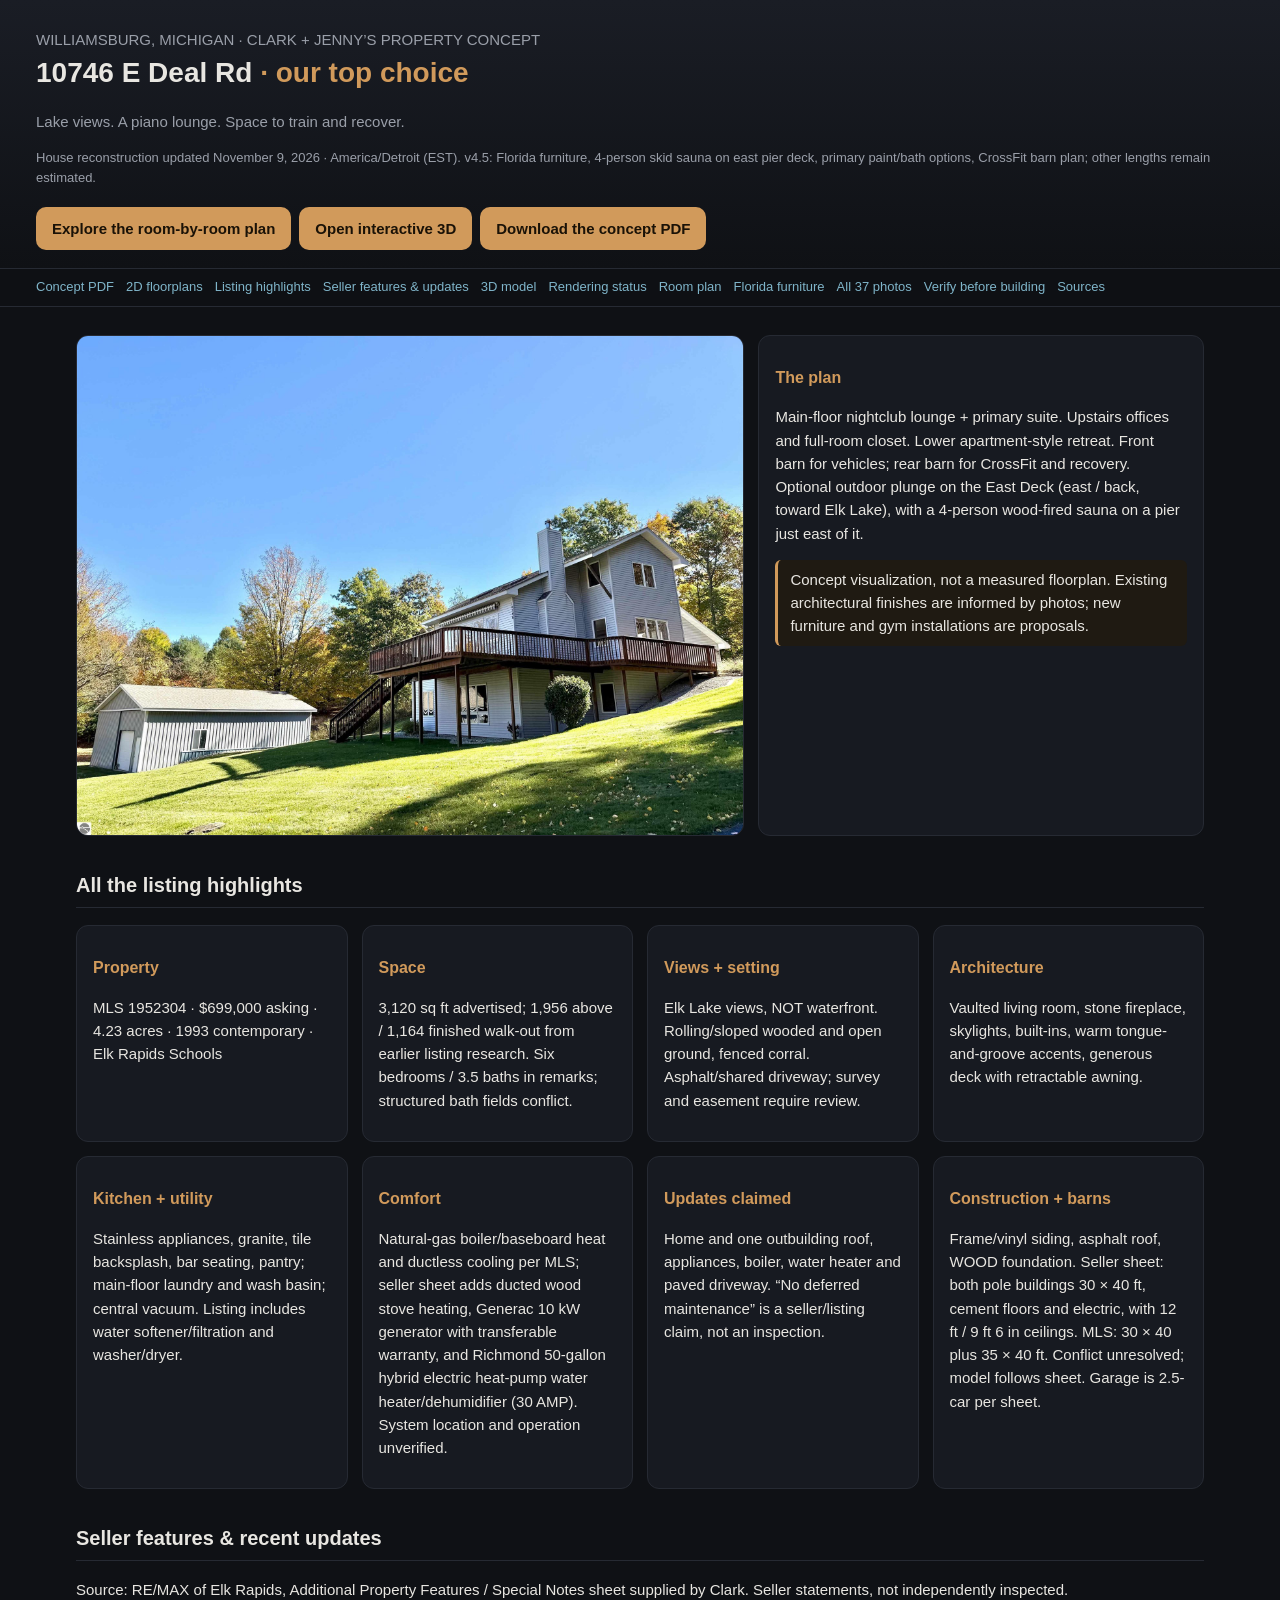
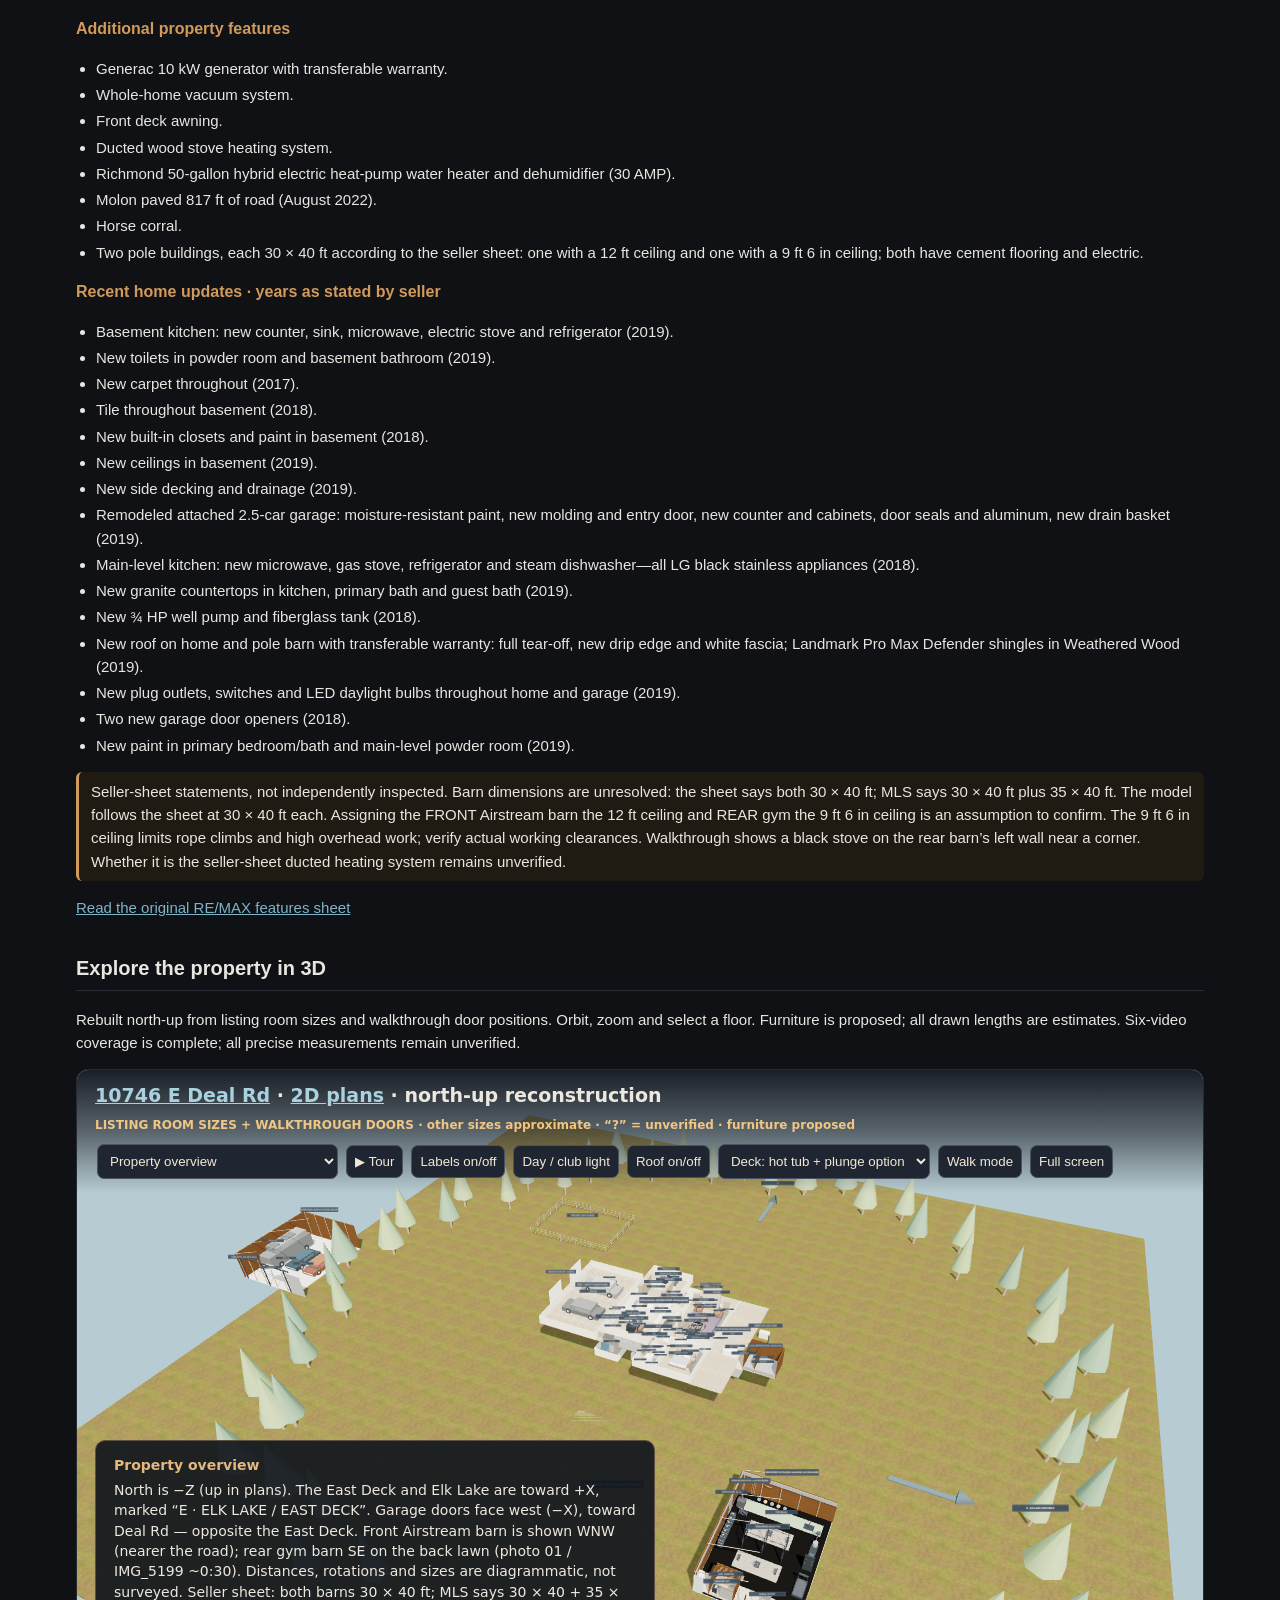
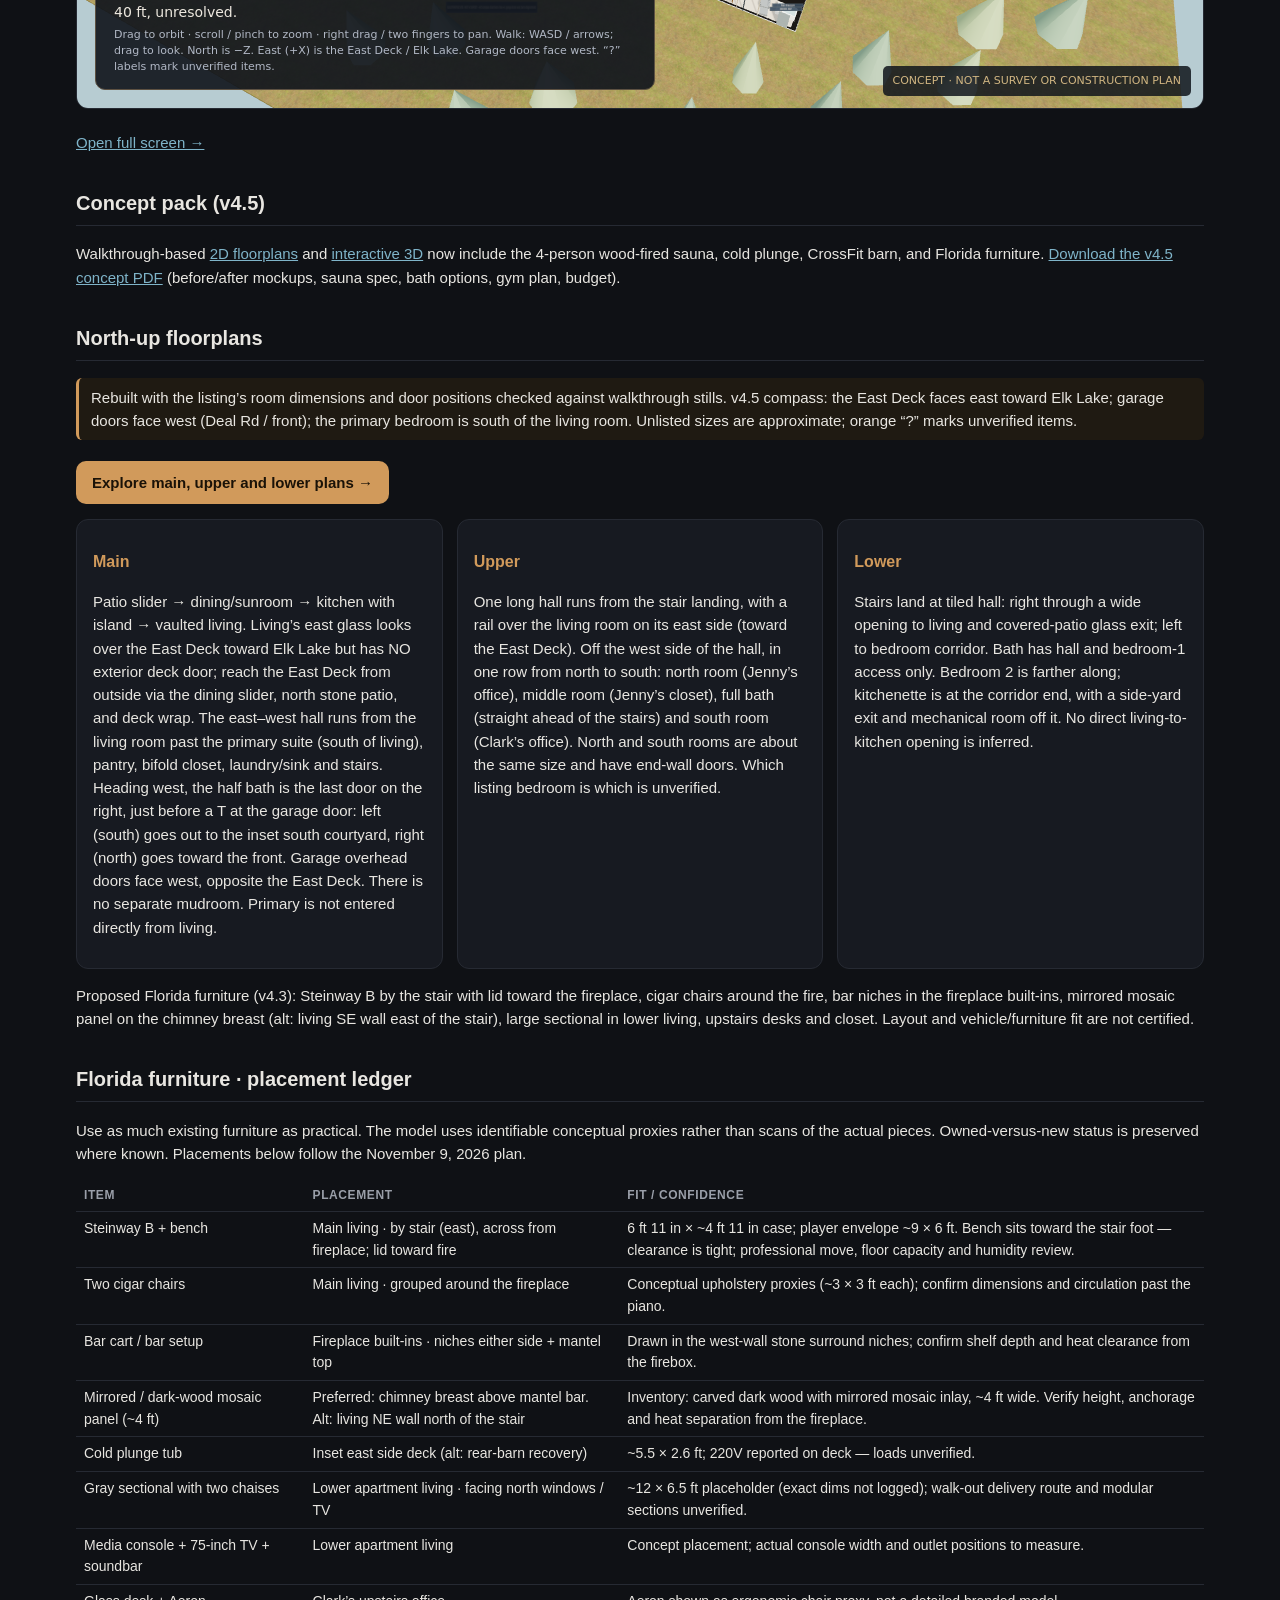
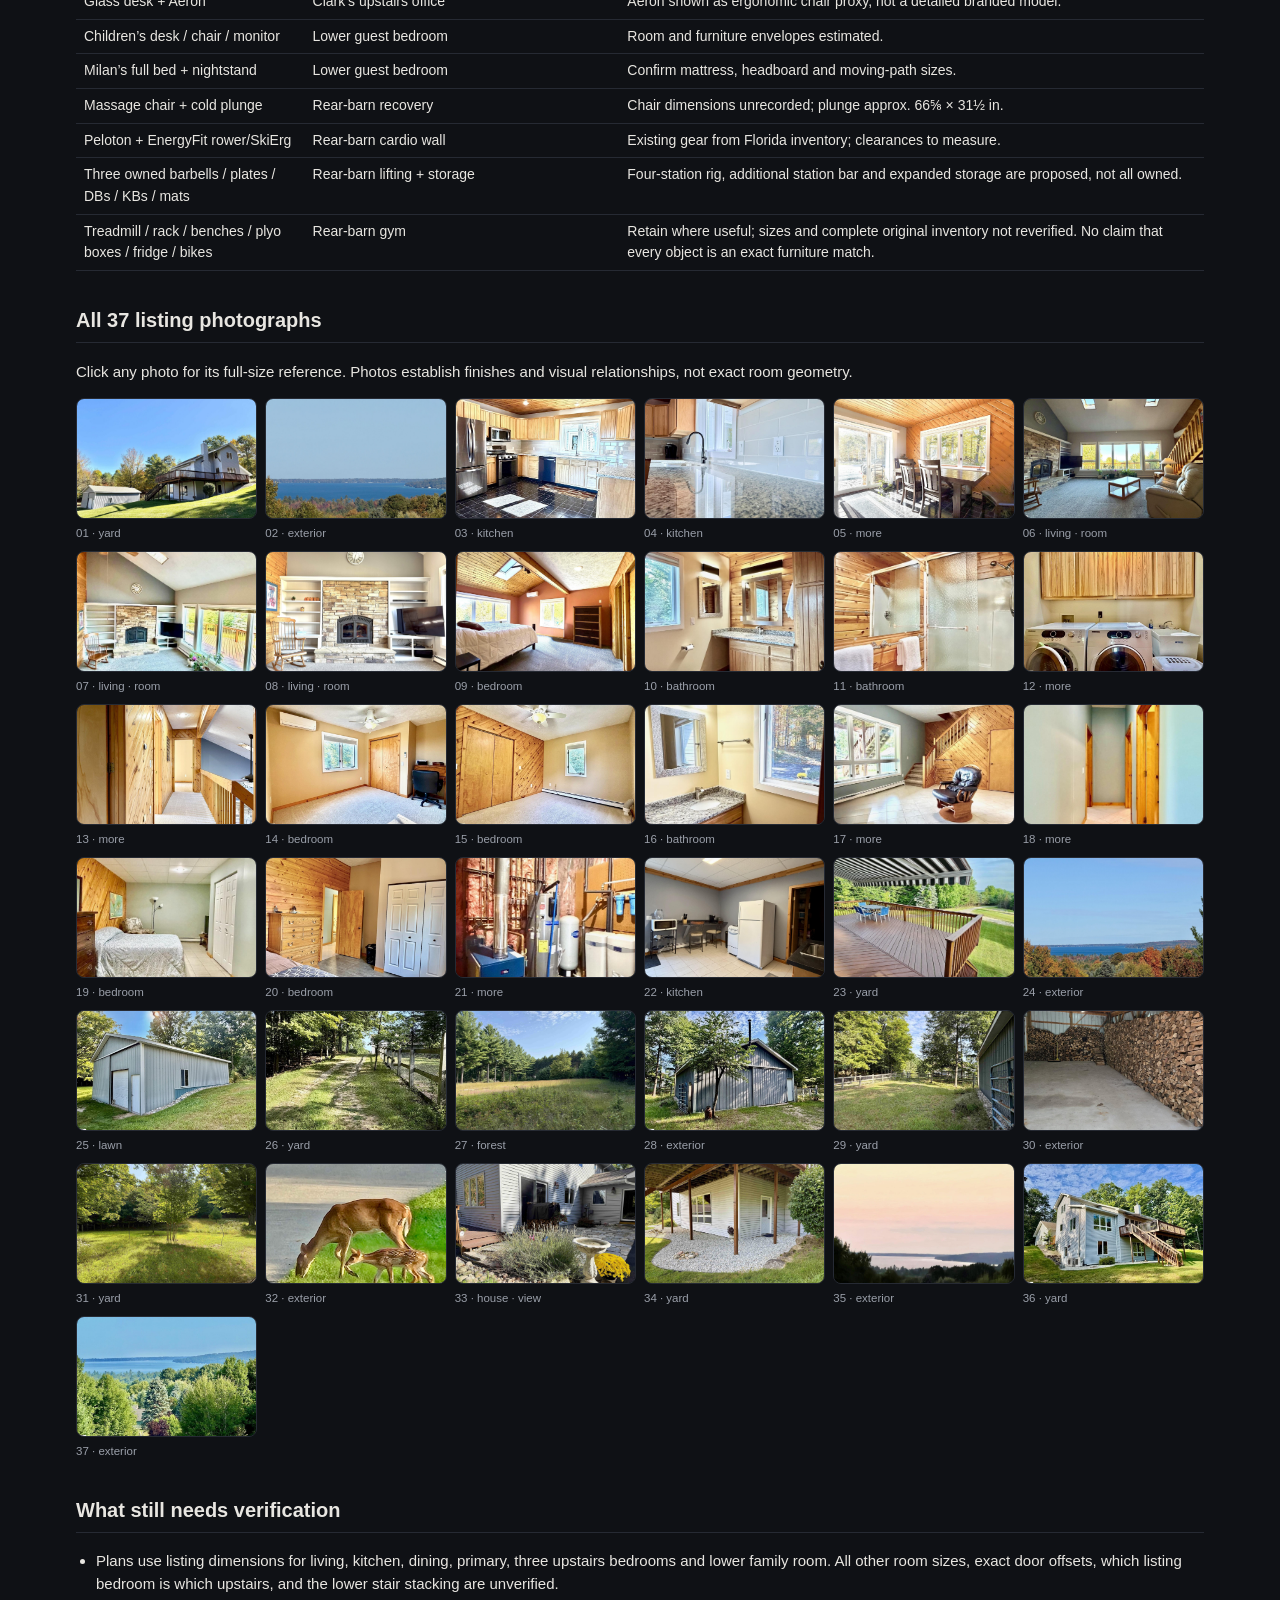
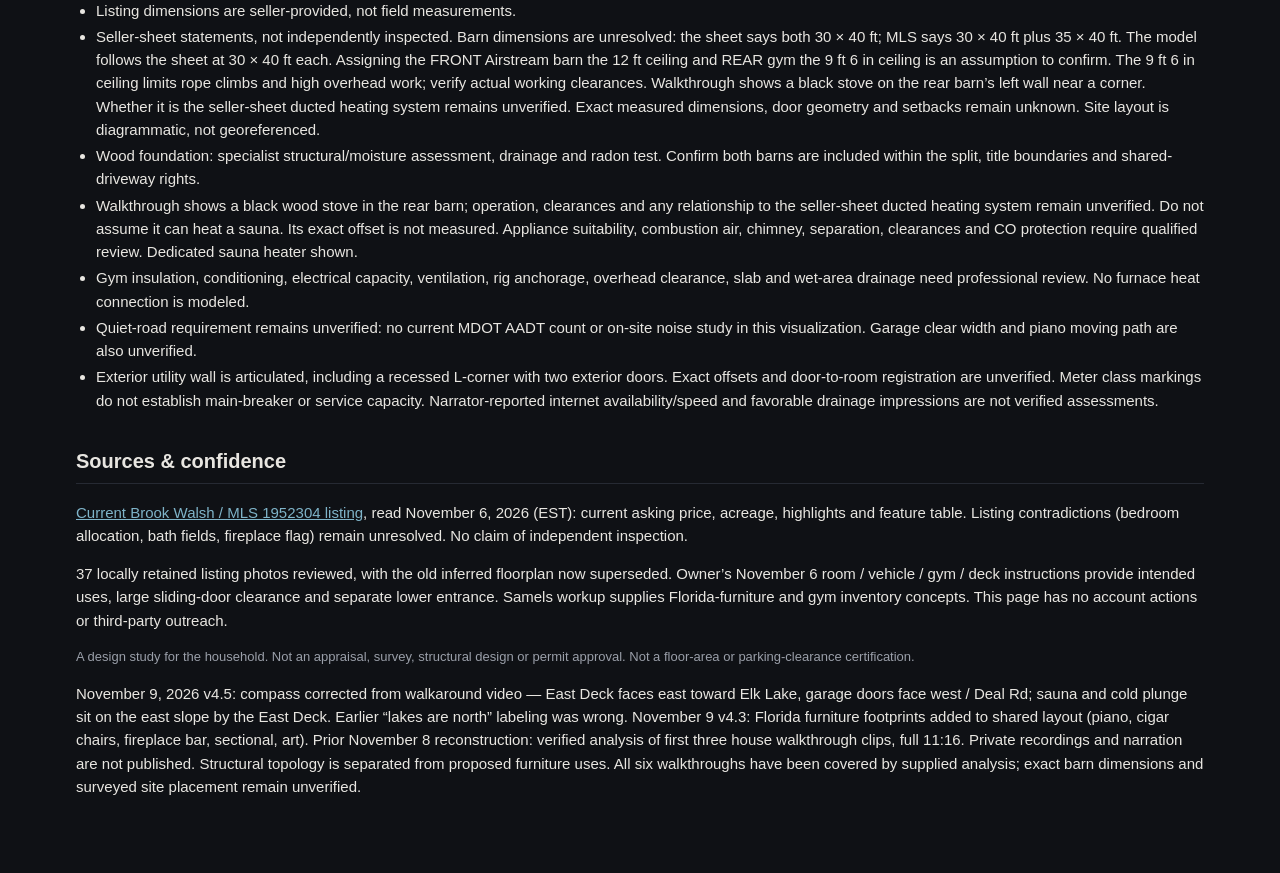
==== commit 93416f0d: "v4.5: correct compass — East Deck faces east, garage doors west Re-derive site orientation from the " ====
--- a/index.html
+++ b/index.html
@@ -23,4 +23,4 @@
 ul{padding-left:20px}li{margin:3px 0}.muted{color:var(--muted);font-size:13px}
 .pc{display:grid;grid-template-columns:1fr 1fr;gap:14px}@media(max-width:800px){.hero,.pc{grid-template-columns:1fr}}
 
-.hero{grid-template-columns:1.5fr 1fr}.rendergrid{display:grid;grid-template-columns:repeat(auto-fit,minmax(350px,1fr));gap:18px}.rendergrid img{width:100%;border-radius:12px}figure{margin:0}figcaption{color:var(--muted);font-size:13px}iframe{width:100%;height:640px;border:1px solid var(--line);border-radius:12px} @media(max-width:700px){header,nav{padding:18px}main{padding:10px 18px}.hero{grid-template-columns:1fr}.rendergrid{grid-template-columns:1fr}}</style></head><body><header><div class="sub">WILLIAMSBURG, MICHIGAN · CLARK + JENNY’S PROPERTY CONCEPT</div><h1>10746 E Deal Rd <span>· our top choice</span></h1><p class="sub">Lake views. A piano lounge. Space to train and recover.</p><p class="muted">House reconstruction updated November 9, 2026 · America/Detroit (EST). v4.4: Florida furniture, 4-person skid sauna on east pier deck, primary paint/bath options, CrossFit barn plan; other lengths remain estimated.</p><a class="cta" href="#plan">Explore the room-by-room plan</a><a class="cta" href="model.html" id="modelCTA">Open interactive 3D</a><a class="cta" href="10746-Deal-Rd-Concept-v4.4.pdf" id="pdfCTA">Download the concept PDF</a></header><nav><a href="10746-Deal-Rd-Concept-v4.4.pdf">Concept PDF</a><a href="floorplans.html">2D floorplans</a><a href="#facts">Listing highlights</a><a href="#seller-features">Seller features &amp; updates</a><a href="#model">3D model</a><a href="#concepts">Rendering status</a><a href="#plan">Room plan</a><a href="#inventory">Florida furniture</a><a href="#photos">All 37 photos</a><a href="#verify">Verify before building</a><a href="#sources">Sources</a></nav><main><div class="hero"><img alt="Listing rear exterior with deck" src="photos/01_yard.jpg"/><div class="card"><h3>The plan</h3><p>Main-floor nightclub lounge + primary suite. Upstairs offices and full-room closet. Lower apartment-style retreat. Front barn for vehicles; rear barn for CrossFit and recovery. Optional outdoor plunge on the house deck.</p><p class="warn">Concept visualization, not a measured floorplan. Existing architectural finishes are informed by photos; new furniture and gym installations are proposals.</p></div></div><section id="facts"><h2>All the listing highlights</h2><div class="grid"><div class="card"><h3>Property</h3><p>MLS 1952304 · $699,000 asking · 4.23 acres · 1993 contemporary · Elk Rapids Schools</p></div><div class="card"><h3>Space</h3><p>3,120 sq ft advertised; 1,956 above / 1,164 finished walk-out from earlier listing research. Six bedrooms / 3.5 baths in remarks; structured bath fields conflict.</p></div><div class="card"><h3>Views + setting</h3><p>Elk Lake views, NOT waterfront. Rolling/sloped wooded and open ground, fenced corral. Asphalt/shared driveway; survey and easement require review.</p></div><div class="card"><h3>Architecture</h3><p>Vaulted living room, stone fireplace, skylights, built-ins, warm tongue-and-groove accents, generous deck with retractable awning.</p></div><div class="card"><h3>Kitchen + utility</h3><p>Stainless appliances, granite, tile backsplash, bar seating, pantry; main-floor laundry and wash basin; central vacuum. Listing includes water softener/filtration and washer/dryer.</p></div><div class="card"><h3>Comfort</h3><p>Natural-gas boiler/baseboard heat and ductless cooling per MLS; seller sheet adds ducted wood stove heating, Generac 10 kW generator with transferable warranty, and Richmond 50-gallon hybrid electric heat-pump water heater/dehumidifier (30 AMP). System location and operation unverified.</p></div><div class="card"><h3>Updates claimed</h3><p>Home and one outbuilding roof, appliances, boiler, water heater and paved driveway. “No deferred maintenance” is a seller/listing claim, not an inspection.</p></div><div class="card"><h3>Construction + barns</h3><p>Frame/vinyl siding, asphalt roof, WOOD foundation. Seller sheet: both pole buildings 30 × 40 ft, cement floors and electric, with 12 ft / 9 ft 6 in ceilings. MLS: 30 × 40 plus 35 × 40 ft. Conflict unresolved; model follows sheet. Garage is 2.5-car per sheet.</p></div></div></section><section id="seller-features"><h2>Seller features &amp; recent updates</h2><p>Source: RE/MAX of Elk Rapids, Additional Property Features / Special Notes sheet supplied by Clark. Seller statements, not independently inspected.</p><h3>Additional property features</h3><ul><li>Generac 10 kW generator with transferable warranty.</li><li>Whole-home vacuum system.</li><li>Front deck awning.</li><li>Ducted wood stove heating system.</li><li>Richmond 50-gallon hybrid electric heat-pump water heater and dehumidifier (30 AMP).</li><li>Molon paved 817 ft of road (August 2022).</li><li>Horse corral.</li><li>Two pole buildings, each 30 × 40 ft according to the seller sheet: one with a 12 ft ceiling and one with a 9 ft 6 in ceiling; both have cement flooring and electric.</li></ul><h3>Recent home updates · years as stated by seller</h3><ul><li>Basement kitchen: new counter, sink, microwave, electric stove and refrigerator (2019).</li><li>New toilets in powder room and basement bathroom (2019).</li><li>New carpet throughout (2017).</li><li>Tile throughout basement (2018).</li><li>New built-in closets and paint in basement (2018).</li><li>New ceilings in basement (2019).</li><li>New side decking and drainage (2019).</li><li>Remodeled attached 2.5-car garage: moisture-resistant paint, new molding and entry door, new counter and cabinets, door seals and aluminum, new drain basket (2019).</li><li>Main-level kitchen: new microwave, gas stove, refrigerator and steam dishwasher—all LG black stainless appliances (2018).</li><li>New granite countertops in kitchen, primary bath and guest bath (2019).</li><li>New ¾ HP well pump and fiberglass tank (2018).</li><li>New roof on home and pole barn with transferable warranty: full tear-off, new drip edge and white fascia; Landmark Pro Max Defender shingles in Weathered Wood (2019).</li><li>New plug outlets, switches and LED daylight bulbs throughout home and garage (2019).</li><li>Two new garage door openers (2018).</li><li>New paint in primary bedroom/bath and main-level powder room (2019).</li></ul><p class="warn">Seller-sheet statements, not independently inspected. Barn dimensions are unresolved: the sheet says both 30 × 40 ft; MLS says 30 × 40 ft plus 35 × 40 ft. The model follows the sheet at 30 × 40 ft each. Assigning the FRONT Airstream barn the 12 ft ceiling and REAR gym the 9 ft 6 in ceiling is an assumption to confirm. The 9 ft 6 in ceiling limits rope climbs and high overhead work; verify actual working clearances. Walkthrough shows a black stove on the rear barn’s left wall near a corner. Whether it is the seller-sheet ducted heating system remains unverified.</p><a href="assets/seller_features_sheet.jpg">Read the original RE/MAX features sheet</a></section><section id="model"><h2>Explore the property in 3D</h2><p>Rebuilt north-up from listing room sizes and walkthrough door positions. Orbit, zoom and select a floor. Furniture is proposed; all drawn lengths are estimates. Six-video coverage is complete; all precise measurements remain unverified.</p><iframe loading="lazy" src="model.html" title="Deal Rd interactive concept model"></iframe><p><a href="model.html">Open full screen →</a></p></section><section id="concepts"><h2>Concept pack (v4.4)</h2><p>Walkthrough-based <a href="floorplans.html">2D floorplans</a> and <a href="model.html">interactive 3D</a> now include the 4-person wood-fired sauna, cold plunge, CrossFit barn, and Florida furniture. <a href="10746-Deal-Rd-Concept-v4.4.pdf">Download the v4.4 concept PDF</a> (before/after mockups, sauna spec, bath options, gym plan, budget).</p></section><section id="plan"><h2>North-up floorplans</h2><p class="warn">Rebuilt with the listing’s room dimensions, the owner’s compass (lakes north, primary east of living) and door positions checked against walkthrough stills. Unlisted sizes are approximate; orange “?” marks unverified items.</p><p><a class="cta" href="floorplans.html">Explore main, upper and lower plans →</a></p><div class="grid"><div class="card"><h3>Main</h3><p>Patio slider → dining/sunroom → kitchen with island → vaulted living. Living has windows but NO exterior deck door; reach the large wraparound wood deck outside via the kitchen/dining slider and stone patio. The north–south hall runs from the living room past the primary suite, pantry, bifold closet, laundry/sink and stairs down. Heading south, the half bath is the last door on the right, just before a T at the garage door: left goes out to the small side deck, right goes toward the front of the house. There is no separate mudroom. Primary is not entered directly from living.</p></div><div class="card"><h3>Upper</h3><p>One long hall runs from the stair landing, with a rail over the living room on its north side. Off its south side, in one row from west to east: west room (Jenny’s office), middle room (Jenny’s closet), full bath (straight ahead of the stairs) and east room (Clark’s office). West and east rooms are about the same size. Which listing bedroom is which is unverified.</p></div><div class="card"><h3>Lower</h3><p>Stairs land at tiled hall: right through a wide opening to living and covered-patio glass exit; left to bedroom corridor. Bath has hall and bedroom-1 access only. Bedroom 2 is farther along; kitchenette is at the corridor end, with a side-yard exit and mechanical room off it. No direct living-to-kitchen opening is inferred.</p></div></div><p>Proposed Florida furniture (v4.3): Steinway B by the stair with lid toward the fireplace, cigar chairs around the fire, bar niches in the fireplace built-ins, mirrored mosaic panel on the chimney breast (alt: living NE wall), large sectional in lower living, upstairs desks and closet. Layout and vehicle/furniture fit are not certified.</p></section><section id="inventory"><h2>Florida furniture · placement ledger</h2><p>Use as much existing furniture as practical. The model uses identifiable conceptual proxies rather than scans of the actual pieces. Owned-versus-new status is preserved where known. Placements below follow the November 9, 2026 plan.</p><table><tr><th>Item</th><th>Placement</th><th>Fit / confidence</th></tr><tr><td>Steinway B + bench</td><td>Main living · by stair (east), across from fireplace; lid toward fire</td><td>6 ft 11 in × ~4 ft 11 in case; player envelope ~9 × 6 ft. Bench sits toward the stair foot — clearance is tight; professional move, floor capacity and humidity review.</td></tr><tr><td>Two cigar chairs</td><td>Main living · grouped around the fireplace</td><td>Conceptual upholstery proxies (~3 × 3 ft each); confirm dimensions and circulation past the piano.</td></tr><tr><td>Bar cart / bar setup</td><td>Fireplace built-ins · niches either side + mantel top</td><td>Drawn in the west-wall stone surround niches; confirm shelf depth and heat clearance from the firebox.</td></tr><tr><td>Mirrored / dark-wood mosaic panel (~4 ft)</td><td>Preferred: chimney breast above mantel bar. Alt: living NE wall north of the stair</td><td>Inventory: carved dark wood with mirrored mosaic inlay, ~4 ft wide. Verify height, anchorage and heat separation from the fireplace.</td></tr><tr><td>Cold plunge tub</td><td>Inset east side deck (alt: rear-barn recovery)</td><td>~5.5 × 2.6 ft; 220V reported on deck — loads unverified.</td></tr><tr><td>Gray sectional with two chaises</td><td>Lower apartment living · facing north windows / TV</td><td>~12 × 6.5 ft placeholder (exact dims not logged); walk-out delivery route and modular sections unverified.</td></tr><tr><td>Media console + 75-inch TV + soundbar</td><td>Lower apartment living</td><td>Concept placement; actual console width and outlet positions to measure.</td></tr><tr><td>Glass desk + Aeron</td><td>Clark’s upstairs office</td><td>Aeron shown as ergonomic chair proxy, not a detailed branded model.</td></tr><tr><td>Children’s desk / chair / monitor</td><td>Lower guest bedroom</td><td>Room and furniture envelopes estimated.</td></tr><tr><td>Milan’s full bed + nightstand</td><td>Lower guest bedroom</td><td>Confirm mattress, headboard and moving-path sizes.</td></tr><tr><td>Massage chair + cold plunge</td><td>Rear-barn recovery</td><td>Chair dimensions unrecorded; plunge approx. 66⅝ × 31½ in.</td></tr><tr><td>Peloton + EnergyFit rower/SkiErg</td><td>Rear-barn cardio wall</td><td>Existing gear from Florida inventory; clearances to measure.</td></tr><tr><td>Three owned barbells / plates / DBs / KBs / mats</td><td>Rear-barn lifting + storage</td><td>Four-station rig, additional station bar and expanded storage are proposed, not all owned.</td></tr><tr><td>Treadmill / rack / benches / plyo boxes / fridge / bikes</td><td>Rear-barn gym</td><td>Retain where useful; sizes and complete original inventory not reverified. No claim that every object is an exact furniture match.</td></tr></table></section><section id="photos"><h2>All 37 listing photographs</h2><p>Click any photo for its full-size reference. Photos establish finishes and visual relationships, not exact room geometry.</p><div class="gal"><figure><a href="photos/01_yard.jpg"><img alt="Listing photo 01 · yard" loading="lazy" src="photos/01_yard.jpg"/></a><figcaption>01 · yard</figcaption></figure><figure><a href="photos/02_exterior.jpg"><img alt="Listing photo 02 · exterior" loading="lazy" src="photos/02_exterior.jpg"/></a><figcaption>02 · exterior</figcaption></figure><figure><a href="photos/03_kitchen.jpg"><img alt="Listing photo 03 · kitchen" loading="lazy" src="photos/03_kitchen.jpg"/></a><figcaption>03 · kitchen</figcaption></figure><figure><a href="photos/04_kitchen.jpg"><img alt="Listing photo 04 · kitchen" loading="lazy" src="photos/04_kitchen.jpg"/></a><figcaption>04 · kitchen</figcaption></figure><figure><a href="photos/05_more.jpg"><img alt="Listing photo 05 · more" loading="lazy" src="photos/05_more.jpg"/></a><figcaption>05 · more</figcaption></figure><figure><a href="photos/06_living_room.jpg"><img alt="Listing photo 06 · living · room" loading="lazy" src="photos/06_living_room.jpg"/></a><figcaption>06 · living · room</figcaption></figure><figure><a href="photos/07_living_room.jpg"><img alt="Listing photo 07 · living · room" loading="lazy" src="photos/07_living_room.jpg"/></a><figcaption>07 · living · room</figcaption></figure><figure><a href="photos/08_living_room.jpg"><img alt="Listing photo 08 · living · room" loading="lazy" src="photos/08_living_room.jpg"/></a><figcaption>08 · living · room</figcaption></figure><figure><a href="photos/09_bedroom.jpg"><img alt="Listing photo 09 · bedroom" loading="lazy" src="photos/09_bedroom.jpg"/></a><figcaption>09 · bedroom</figcaption></figure><figure><a href="photos/10_bathroom.jpg"><img alt="Listing photo 10 · bathroom" loading="lazy" src="photos/10_bathroom.jpg"/></a><figcaption>10 · bathroom</figcaption></figure><figure><a href="photos/11_bathroom.jpg"><img alt="Listing photo 11 · bathroom" loading="lazy" src="photos/11_bathroom.jpg"/></a><figcaption>11 · bathroom</figcaption></figure><figure><a href="photos/12_more.jpg"><img alt="Listing photo 12 · more" loading="lazy" src="photos/12_more.jpg"/></a><figcaption>12 · more</figcaption></figure><figure><a href="photos/13_more.jpg"><img alt="Listing photo 13 · more" loading="lazy" src="photos/13_more.jpg"/></a><figcaption>13 · more</figcaption></figure><figure><a href="photos/14_bedroom.jpg"><img alt="Listing photo 14 · bedroom" loading="lazy" src="photos/14_bedroom.jpg"/></a><figcaption>14 · bedroom</figcaption></figure><figure><a href="photos/15_bedroom.jpg"><img alt="Listing photo 15 · bedroom" loading="lazy" src="photos/15_bedroom.jpg"/></a><figcaption>15 · bedroom</figcaption></figure><figure><a href="photos/16_bathroom.jpg"><img alt="Listing photo 16 · bathroom" loading="lazy" src="photos/16_bathroom.jpg"/></a><figcaption>16 · bathroom</figcaption></figure><figure><a href="photos/17_more.jpg"><img alt="Listing photo 17 · more" loading="lazy" src="photos/17_more.jpg"/></a><figcaption>17 · more</figcaption></figure><figure><a href="photos/18_more.jpg"><img alt="Listing photo 18 · more" loading="lazy" src="photos/18_more.jpg"/></a><figcaption>18 · more</figcaption></figure><figure><a href="photos/19_bedroom.jpg"><img alt="Listing photo 19 · bedroom" loading="lazy" src="photos/19_bedroom.jpg"/></a><figcaption>19 · bedroom</figcaption></figure><figure><a href="photos/20_bedroom.jpg"><img alt="Listing photo 20 · bedroom" loading="lazy" src="photos/20_bedroom.jpg"/></a><figcaption>20 · bedroom</figcaption></figure><figure><a href="photos/21_more.jpg"><img alt="Listing photo 21 · more" loading="lazy" src="photos/21_more.jpg"/></a><figcaption>21 · more</figcaption></figure><figure><a href="photos/22_kitchen.jpg"><img alt="Listing photo 22 · kitchen" loading="lazy" src="photos/22_kitchen.jpg"/></a><figcaption>22 · kitchen</figcaption></figure><figure><a href="photos/23_yard.jpg"><img alt="Listing photo 23 · yard" loading="lazy" src="photos/23_yard.jpg"/></a><figcaption>23 · yard</figcaption></figure><figure><a href="photos/24_exterior.jpg"><img alt="Listing photo 24 · exterior" loading="lazy" src="photos/24_exterior.jpg"/></a><figcaption>24 · exterior</figcaption></figure><figure><a href="photos/25_lawn.jpg"><img alt="Listing photo 25 · lawn" loading="lazy" src="photos/25_lawn.jpg"/></a><figcaption>25 · lawn</figcaption></figure><figure><a href="photos/26_yard.jpg"><img alt="Listing photo 26 · yard" loading="lazy" src="photos/26_yard.jpg"/></a><figcaption>26 · yard</figcaption></figure><figure><a href="photos/27_forest.jpg"><img alt="Listing photo 27 · forest" loading="lazy" src="photos/27_forest.jpg"/></a><figcaption>27 · forest</figcaption></figure><figure><a href="photos/28_exterior.jpg"><img alt="Listing photo 28 · exterior" loading="lazy" src="photos/28_exterior.jpg"/></a><figcaption>28 · exterior</figcaption></figure><figure><a href="photos/29_yard.jpg"><img alt="Listing photo 29 · yard" loading="lazy" src="photos/29_yard.jpg"/></a><figcaption>29 · yard</figcaption></figure><figure><a href="photos/30_exterior.jpg"><img alt="Listing photo 30 · exterior" loading="lazy" src="photos/30_exterior.jpg"/></a><figcaption>30 · exterior</figcaption></figure><figure><a href="photos/31_yard.jpg"><img alt="Listing photo 31 · yard" loading="lazy" src="photos/31_yard.jpg"/></a><figcaption>31 · yard</figcaption></figure><figure><a href="photos/32_exterior.jpg"><img alt="Listing photo 32 · exterior" loading="lazy" src="photos/32_exterior.jpg"/></a><figcaption>32 · exterior</figcaption></figure><figure><a href="photos/33_house_view.jpg"><img alt="Listing photo 33 · house · view" loading="lazy" src="photos/33_house_view.jpg"/></a><figcaption>33 · house · view</figcaption></figure><figure><a href="photos/34_yard.jpg"><img alt="Listing photo 34 · yard" loading="lazy" src="photos/34_yard.jpg"/></a><figcaption>34 · yard</figcaption></figure><figure><a href="photos/35_exterior.jpg"><img alt="Listing photo 35 · exterior" loading="lazy" src="photos/35_exterior.jpg"/></a><figcaption>35 · exterior</figcaption></figure><figure><a href="photos/36_yard.jpg"><img alt="Listing photo 36 · yard" loading="lazy" src="photos/36_yard.jpg"/></a><figcaption>36 · yard</figcaption></figure><figure><a href="photos/37_exterior.jpg"><img alt="Listing photo 37 · exterior" loading="lazy" src="photos/37_exterior.jpg"/></a><figcaption>37 · exterior</figcaption></figure></div></section><section id="verify"><h2>What still needs verification</h2><ul><li>Plans use listing dimensions for living, kitchen, dining, primary, three upstairs bedrooms and lower family room. All other room sizes, exact door offsets, which listing bedroom is which upstairs, and the lower stair stacking are unverified.</li><li>Listing dimensions are seller-provided, not field measurements.</li><li>Seller-sheet statements, not independently inspected. Barn dimensions are unresolved: the sheet says both 30 × 40 ft; MLS says 30 × 40 ft plus 35 × 40 ft. The model follows the sheet at 30 × 40 ft each. Assigning the FRONT Airstream barn the 12 ft ceiling and REAR gym the 9 ft 6 in ceiling is an assumption to confirm. The 9 ft 6 in ceiling limits rope climbs and high overhead work; verify actual working clearances. Walkthrough shows a black stove on the rear barn’s left wall near a corner. Whether it is the seller-sheet ducted heating system remains unverified. Exact measured dimensions, door geometry and setbacks remain unknown. Site layout is diagrammatic, not georeferenced.</li><li>Wood foundation: specialist structural/moisture assessment, drainage and radon test. Confirm both barns are included within the split, title boundaries and shared-driveway rights.</li><li>Walkthrough shows a black wood stove in the rear barn; operation, clearances and any relationship to the seller-sheet ducted heating system remain unverified. Do not assume it can heat a sauna. Its exact offset is not measured. Appliance suitability, combustion air, chimney, separation, clearances and CO protection require qualified review. Dedicated sauna heater shown.</li><li>Gym insulation, conditioning, electrical capacity, ventilation, rig anchorage, overhead clearance, slab and wet-area drainage need professional review. No furnace heat connection is modeled.</li><li>Quiet-road requirement remains unverified: no current MDOT AADT count or on-site noise study in this visualization. Garage clear width and piano moving path are also unverified.</li><li>Exterior utility wall is articulated, including a recessed L-corner with two exterior doors. Exact offsets and door-to-room registration are unverified. Meter class markings do not establish main-breaker or service capacity. Narrator-reported internet availability/speed and favorable drainage impressions are not verified assessments.</li></ul></section><section id="sources"><h2>Sources &amp; confidence</h2><p><a href="https://www.brookwalsh.com/listing/1952304-10746-e-deal-road-williamsburg-mi-49690/">Current Brook Walsh / MLS 1952304 listing</a>, read November 6, 2026 (EST): current asking price, acreage, highlights and feature table. Listing contradictions (bedroom allocation, bath fields, fireplace flag) remain unresolved. No claim of independent inspection.</p><p>37 locally retained listing photos reviewed, with the old inferred floorplan now superseded. Owner’s November 6 room / vehicle / gym / deck instructions provide intended uses, large sliding-door clearance and separate lower entrance. Samels workup supplies Florida-furniture and gym inventory concepts. This page has no account actions or third-party outreach.</p><p class="muted">A design study for the household. Not an appraisal, survey, structural design or permit approval. Not a floor-area or parking-clearance certification.</p><p>November 9, 2026 v4.3: Florida furniture footprints added to shared layout (piano, cigar chairs, fireplace bar, sectional, art). Prior November 8 reconstruction: verified analysis of first three house walkthrough clips, full 11:16. Private recordings and narration are not published. Structural topology is separated from proposed furniture uses. All six walkthroughs have been covered by supplied analysis; exact barn dimensions and surveyed site placement remain unverified.</p></section></main></body></html>+.hero{grid-template-columns:1.5fr 1fr}.rendergrid{display:grid;grid-template-columns:repeat(auto-fit,minmax(350px,1fr));gap:18px}.rendergrid img{width:100%;border-radius:12px}figure{margin:0}figcaption{color:var(--muted);font-size:13px}iframe{width:100%;height:640px;border:1px solid var(--line);border-radius:12px} @media(max-width:700px){header,nav{padding:18px}main{padding:10px 18px}.hero{grid-template-columns:1fr}.rendergrid{grid-template-columns:1fr}}</style></head><body><header><div class="sub">WILLIAMSBURG, MICHIGAN · CLARK + JENNY’S PROPERTY CONCEPT</div><h1>10746 E Deal Rd <span>· our top choice</span></h1><p class="sub">Lake views. A piano lounge. Space to train and recover.</p><p class="muted">House reconstruction updated November 9, 2026 · America/Detroit (EST). v4.5: Florida furniture, 4-person skid sauna on east pier deck, primary paint/bath options, CrossFit barn plan; other lengths remain estimated.</p><a class="cta" href="#plan">Explore the room-by-room plan</a><a class="cta" href="model.html" id="modelCTA">Open interactive 3D</a><a class="cta" href="10746-Deal-Rd-Concept-v4.5.pdf" id="pdfCTA">Download the concept PDF</a></header><nav><a href="10746-Deal-Rd-Concept-v4.5.pdf">Concept PDF</a><a href="floorplans.html">2D floorplans</a><a href="#facts">Listing highlights</a><a href="#seller-features">Seller features &amp; updates</a><a href="#model">3D model</a><a href="#concepts">Rendering status</a><a href="#plan">Room plan</a><a href="#inventory">Florida furniture</a><a href="#photos">All 37 photos</a><a href="#verify">Verify before building</a><a href="#sources">Sources</a></nav><main><div class="hero"><img alt="Listing east / back exterior with the East Deck" src="photos/01_yard.jpg"/><div class="card"><h3>The plan</h3><p>Main-floor nightclub lounge + primary suite. Upstairs offices and full-room closet. Lower apartment-style retreat. Front barn for vehicles; rear barn for CrossFit and recovery. Optional outdoor plunge on the East Deck (east / back, toward Elk Lake), with a 4-person wood-fired sauna on a pier just east of it.</p><p class="warn">Concept visualization, not a measured floorplan. Existing architectural finishes are informed by photos; new furniture and gym installations are proposals.</p></div></div><section id="facts"><h2>All the listing highlights</h2><div class="grid"><div class="card"><h3>Property</h3><p>MLS 1952304 · $699,000 asking · 4.23 acres · 1993 contemporary · Elk Rapids Schools</p></div><div class="card"><h3>Space</h3><p>3,120 sq ft advertised; 1,956 above / 1,164 finished walk-out from earlier listing research. Six bedrooms / 3.5 baths in remarks; structured bath fields conflict.</p></div><div class="card"><h3>Views + setting</h3><p>Elk Lake views, NOT waterfront. Rolling/sloped wooded and open ground, fenced corral. Asphalt/shared driveway; survey and easement require review.</p></div><div class="card"><h3>Architecture</h3><p>Vaulted living room, stone fireplace, skylights, built-ins, warm tongue-and-groove accents, generous deck with retractable awning.</p></div><div class="card"><h3>Kitchen + utility</h3><p>Stainless appliances, granite, tile backsplash, bar seating, pantry; main-floor laundry and wash basin; central vacuum. Listing includes water softener/filtration and washer/dryer.</p></div><div class="card"><h3>Comfort</h3><p>Natural-gas boiler/baseboard heat and ductless cooling per MLS; seller sheet adds ducted wood stove heating, Generac 10 kW generator with transferable warranty, and Richmond 50-gallon hybrid electric heat-pump water heater/dehumidifier (30 AMP). System location and operation unverified.</p></div><div class="card"><h3>Updates claimed</h3><p>Home and one outbuilding roof, appliances, boiler, water heater and paved driveway. “No deferred maintenance” is a seller/listing claim, not an inspection.</p></div><div class="card"><h3>Construction + barns</h3><p>Frame/vinyl siding, asphalt roof, WOOD foundation. Seller sheet: both pole buildings 30 × 40 ft, cement floors and electric, with 12 ft / 9 ft 6 in ceilings. MLS: 30 × 40 plus 35 × 40 ft. Conflict unresolved; model follows sheet. Garage is 2.5-car per sheet.</p></div></div></section><section id="seller-features"><h2>Seller features &amp; recent updates</h2><p>Source: RE/MAX of Elk Rapids, Additional Property Features / Special Notes sheet supplied by Clark. Seller statements, not independently inspected.</p><h3>Additional property features</h3><ul><li>Generac 10 kW generator with transferable warranty.</li><li>Whole-home vacuum system.</li><li>Front deck awning.</li><li>Ducted wood stove heating system.</li><li>Richmond 50-gallon hybrid electric heat-pump water heater and dehumidifier (30 AMP).</li><li>Molon paved 817 ft of road (August 2022).</li><li>Horse corral.</li><li>Two pole buildings, each 30 × 40 ft according to the seller sheet: one with a 12 ft ceiling and one with a 9 ft 6 in ceiling; both have cement flooring and electric.</li></ul><h3>Recent home updates · years as stated by seller</h3><ul><li>Basement kitchen: new counter, sink, microwave, electric stove and refrigerator (2019).</li><li>New toilets in powder room and basement bathroom (2019).</li><li>New carpet throughout (2017).</li><li>Tile throughout basement (2018).</li><li>New built-in closets and paint in basement (2018).</li><li>New ceilings in basement (2019).</li><li>New side decking and drainage (2019).</li><li>Remodeled attached 2.5-car garage: moisture-resistant paint, new molding and entry door, new counter and cabinets, door seals and aluminum, new drain basket (2019).</li><li>Main-level kitchen: new microwave, gas stove, refrigerator and steam dishwasher—all LG black stainless appliances (2018).</li><li>New granite countertops in kitchen, primary bath and guest bath (2019).</li><li>New ¾ HP well pump and fiberglass tank (2018).</li><li>New roof on home and pole barn with transferable warranty: full tear-off, new drip edge and white fascia; Landmark Pro Max Defender shingles in Weathered Wood (2019).</li><li>New plug outlets, switches and LED daylight bulbs throughout home and garage (2019).</li><li>Two new garage door openers (2018).</li><li>New paint in primary bedroom/bath and main-level powder room (2019).</li></ul><p class="warn">Seller-sheet statements, not independently inspected. Barn dimensions are unresolved: the sheet says both 30 × 40 ft; MLS says 30 × 40 ft plus 35 × 40 ft. The model follows the sheet at 30 × 40 ft each. Assigning the FRONT Airstream barn the 12 ft ceiling and REAR gym the 9 ft 6 in ceiling is an assumption to confirm. The 9 ft 6 in ceiling limits rope climbs and high overhead work; verify actual working clearances. Walkthrough shows a black stove on the rear barn’s left wall near a corner. Whether it is the seller-sheet ducted heating system remains unverified.</p><a href="assets/seller_features_sheet.jpg">Read the original RE/MAX features sheet</a></section><section id="model"><h2>Explore the property in 3D</h2><p>Rebuilt north-up from listing room sizes and walkthrough door positions. Orbit, zoom and select a floor. Furniture is proposed; all drawn lengths are estimates. Six-video coverage is complete; all precise measurements remain unverified.</p><iframe loading="lazy" src="model.html" title="Deal Rd interactive concept model"></iframe><p><a href="model.html">Open full screen →</a></p></section><section id="concepts"><h2>Concept pack (v4.5)</h2><p>Walkthrough-based <a href="floorplans.html">2D floorplans</a> and <a href="model.html">interactive 3D</a> now include the 4-person wood-fired sauna, cold plunge, CrossFit barn, and Florida furniture. <a href="10746-Deal-Rd-Concept-v4.5.pdf">Download the v4.5 concept PDF</a> (before/after mockups, sauna spec, bath options, gym plan, budget).</p></section><section id="plan"><h2>North-up floorplans</h2><p class="warn">Rebuilt with the listing’s room dimensions and door positions checked against walkthrough stills. v4.5 compass: the East Deck faces east toward Elk Lake; garage doors face west (Deal Rd / front); the primary bedroom is south of the living room. Unlisted sizes are approximate; orange “?” marks unverified items.</p><p><a class="cta" href="floorplans.html">Explore main, upper and lower plans →</a></p><div class="grid"><div class="card"><h3>Main</h3><p>Patio slider → dining/sunroom → kitchen with island → vaulted living. Living’s east glass looks over the East Deck toward Elk Lake but has NO exterior deck door; reach the East Deck from outside via the dining slider, north stone patio, and deck wrap. The east–west hall runs from the living room past the primary suite (south of living), pantry, bifold closet, laundry/sink and stairs. Heading west, the half bath is the last door on the right, just before a T at the garage door: left (south) goes out to the inset south courtyard, right (north) goes toward the front. Garage overhead doors face west, opposite the East Deck. There is no separate mudroom. Primary is not entered directly from living.</p></div><div class="card"><h3>Upper</h3><p>One long hall runs from the stair landing, with a rail over the living room on its east side (toward the East Deck). Off the west side of the hall, in one row from north to south: north room (Jenny’s office), middle room (Jenny’s closet), full bath (straight ahead of the stairs) and south room (Clark’s office). North and south rooms are about the same size and have end-wall doors. Which listing bedroom is which is unverified.</p></div><div class="card"><h3>Lower</h3><p>Stairs land at tiled hall: right through a wide opening to living and covered-patio glass exit; left to bedroom corridor. Bath has hall and bedroom-1 access only. Bedroom 2 is farther along; kitchenette is at the corridor end, with a side-yard exit and mechanical room off it. No direct living-to-kitchen opening is inferred.</p></div></div><p>Proposed Florida furniture (v4.3): Steinway B by the stair with lid toward the fireplace, cigar chairs around the fire, bar niches in the fireplace built-ins, mirrored mosaic panel on the chimney breast (alt: living SE wall east of the stair), large sectional in lower living, upstairs desks and closet. Layout and vehicle/furniture fit are not certified.</p></section><section id="inventory"><h2>Florida furniture · placement ledger</h2><p>Use as much existing furniture as practical. The model uses identifiable conceptual proxies rather than scans of the actual pieces. Owned-versus-new status is preserved where known. Placements below follow the November 9, 2026 plan.</p><table><tr><th>Item</th><th>Placement</th><th>Fit / confidence</th></tr><tr><td>Steinway B + bench</td><td>Main living · by stair (east), across from fireplace; lid toward fire</td><td>6 ft 11 in × ~4 ft 11 in case; player envelope ~9 × 6 ft. Bench sits toward the stair foot — clearance is tight; professional move, floor capacity and humidity review.</td></tr><tr><td>Two cigar chairs</td><td>Main living · grouped around the fireplace</td><td>Conceptual upholstery proxies (~3 × 3 ft each); confirm dimensions and circulation past the piano.</td></tr><tr><td>Bar cart / bar setup</td><td>Fireplace built-ins · niches either side + mantel top</td><td>Drawn in the west-wall stone surround niches; confirm shelf depth and heat clearance from the firebox.</td></tr><tr><td>Mirrored / dark-wood mosaic panel (~4 ft)</td><td>Preferred: chimney breast above mantel bar. Alt: living NE wall north of the stair</td><td>Inventory: carved dark wood with mirrored mosaic inlay, ~4 ft wide. Verify height, anchorage and heat separation from the fireplace.</td></tr><tr><td>Cold plunge tub</td><td>Inset east side deck (alt: rear-barn recovery)</td><td>~5.5 × 2.6 ft; 220V reported on deck — loads unverified.</td></tr><tr><td>Gray sectional with two chaises</td><td>Lower apartment living · facing north windows / TV</td><td>~12 × 6.5 ft placeholder (exact dims not logged); walk-out delivery route and modular sections unverified.</td></tr><tr><td>Media console + 75-inch TV + soundbar</td><td>Lower apartment living</td><td>Concept placement; actual console width and outlet positions to measure.</td></tr><tr><td>Glass desk + Aeron</td><td>Clark’s upstairs office</td><td>Aeron shown as ergonomic chair proxy, not a detailed branded model.</td></tr><tr><td>Children’s desk / chair / monitor</td><td>Lower guest bedroom</td><td>Room and furniture envelopes estimated.</td></tr><tr><td>Milan’s full bed + nightstand</td><td>Lower guest bedroom</td><td>Confirm mattress, headboard and moving-path sizes.</td></tr><tr><td>Massage chair + cold plunge</td><td>Rear-barn recovery</td><td>Chair dimensions unrecorded; plunge approx. 66⅝ × 31½ in.</td></tr><tr><td>Peloton + EnergyFit rower/SkiErg</td><td>Rear-barn cardio wall</td><td>Existing gear from Florida inventory; clearances to measure.</td></tr><tr><td>Three owned barbells / plates / DBs / KBs / mats</td><td>Rear-barn lifting + storage</td><td>Four-station rig, additional station bar and expanded storage are proposed, not all owned.</td></tr><tr><td>Treadmill / rack / benches / plyo boxes / fridge / bikes</td><td>Rear-barn gym</td><td>Retain where useful; sizes and complete original inventory not reverified. No claim that every object is an exact furniture match.</td></tr></table></section><section id="photos"><h2>All 37 listing photographs</h2><p>Click any photo for its full-size reference. Photos establish finishes and visual relationships, not exact room geometry.</p><div class="gal"><figure><a href="photos/01_yard.jpg"><img alt="Listing photo 01 · yard" loading="lazy" src="photos/01_yard.jpg"/></a><figcaption>01 · yard</figcaption></figure><figure><a href="photos/02_exterior.jpg"><img alt="Listing photo 02 · exterior" loading="lazy" src="photos/02_exterior.jpg"/></a><figcaption>02 · exterior</figcaption></figure><figure><a href="photos/03_kitchen.jpg"><img alt="Listing photo 03 · kitchen" loading="lazy" src="photos/03_kitchen.jpg"/></a><figcaption>03 · kitchen</figcaption></figure><figure><a href="photos/04_kitchen.jpg"><img alt="Listing photo 04 · kitchen" loading="lazy" src="photos/04_kitchen.jpg"/></a><figcaption>04 · kitchen</figcaption></figure><figure><a href="photos/05_more.jpg"><img alt="Listing photo 05 · more" loading="lazy" src="photos/05_more.jpg"/></a><figcaption>05 · more</figcaption></figure><figure><a href="photos/06_living_room.jpg"><img alt="Listing photo 06 · living · room" loading="lazy" src="photos/06_living_room.jpg"/></a><figcaption>06 · living · room</figcaption></figure><figure><a href="photos/07_living_room.jpg"><img alt="Listing photo 07 · living · room" loading="lazy" src="photos/07_living_room.jpg"/></a><figcaption>07 · living · room</figcaption></figure><figure><a href="photos/08_living_room.jpg"><img alt="Listing photo 08 · living · room" loading="lazy" src="photos/08_living_room.jpg"/></a><figcaption>08 · living · room</figcaption></figure><figure><a href="photos/09_bedroom.jpg"><img alt="Listing photo 09 · bedroom" loading="lazy" src="photos/09_bedroom.jpg"/></a><figcaption>09 · bedroom</figcaption></figure><figure><a href="photos/10_bathroom.jpg"><img alt="Listing photo 10 · bathroom" loading="lazy" src="photos/10_bathroom.jpg"/></a><figcaption>10 · bathroom</figcaption></figure><figure><a href="photos/11_bathroom.jpg"><img alt="Listing photo 11 · bathroom" loading="lazy" src="photos/11_bathroom.jpg"/></a><figcaption>11 · bathroom</figcaption></figure><figure><a href="photos/12_more.jpg"><img alt="Listing photo 12 · more" loading="lazy" src="photos/12_more.jpg"/></a><figcaption>12 · more</figcaption></figure><figure><a href="photos/13_more.jpg"><img alt="Listing photo 13 · more" loading="lazy" src="photos/13_more.jpg"/></a><figcaption>13 · more</figcaption></figure><figure><a href="photos/14_bedroom.jpg"><img alt="Listing photo 14 · bedroom" loading="lazy" src="photos/14_bedroom.jpg"/></a><figcaption>14 · bedroom</figcaption></figure><figure><a href="photos/15_bedroom.jpg"><img alt="Listing photo 15 · bedroom" loading="lazy" src="photos/15_bedroom.jpg"/></a><figcaption>15 · bedroom</figcaption></figure><figure><a href="photos/16_bathroom.jpg"><img alt="Listing photo 16 · bathroom" loading="lazy" src="photos/16_bathroom.jpg"/></a><figcaption>16 · bathroom</figcaption></figure><figure><a href="photos/17_more.jpg"><img alt="Listing photo 17 · more" loading="lazy" src="photos/17_more.jpg"/></a><figcaption>17 · more</figcaption></figure><figure><a href="photos/18_more.jpg"><img alt="Listing photo 18 · more" loading="lazy" src="photos/18_more.jpg"/></a><figcaption>18 · more</figcaption></figure><figure><a href="photos/19_bedroom.jpg"><img alt="Listing photo 19 · bedroom" loading="lazy" src="photos/19_bedroom.jpg"/></a><figcaption>19 · bedroom</figcaption></figure><figure><a href="photos/20_bedroom.jpg"><img alt="Listing photo 20 · bedroom" loading="lazy" src="photos/20_bedroom.jpg"/></a><figcaption>20 · bedroom</figcaption></figure><figure><a href="photos/21_more.jpg"><img alt="Listing photo 21 · more" loading="lazy" src="photos/21_more.jpg"/></a><figcaption>21 · more</figcaption></figure><figure><a href="photos/22_kitchen.jpg"><img alt="Listing photo 22 · kitchen" loading="lazy" src="photos/22_kitchen.jpg"/></a><figcaption>22 · kitchen</figcaption></figure><figure><a href="photos/23_yard.jpg"><img alt="Listing photo 23 · yard" loading="lazy" src="photos/23_yard.jpg"/></a><figcaption>23 · yard</figcaption></figure><figure><a href="photos/24_exterior.jpg"><img alt="Listing photo 24 · exterior" loading="lazy" src="photos/24_exterior.jpg"/></a><figcaption>24 · exterior</figcaption></figure><figure><a href="photos/25_lawn.jpg"><img alt="Listing photo 25 · lawn" loading="lazy" src="photos/25_lawn.jpg"/></a><figcaption>25 · lawn</figcaption></figure><figure><a href="photos/26_yard.jpg"><img alt="Listing photo 26 · yard" loading="lazy" src="photos/26_yard.jpg"/></a><figcaption>26 · yard</figcaption></figure><figure><a href="photos/27_forest.jpg"><img alt="Listing photo 27 · forest" loading="lazy" src="photos/27_forest.jpg"/></a><figcaption>27 · forest</figcaption></figure><figure><a href="photos/28_exterior.jpg"><img alt="Listing photo 28 · exterior" loading="lazy" src="photos/28_exterior.jpg"/></a><figcaption>28 · exterior</figcaption></figure><figure><a href="photos/29_yard.jpg"><img alt="Listing photo 29 · yard" loading="lazy" src="photos/29_yard.jpg"/></a><figcaption>29 · yard</figcaption></figure><figure><a href="photos/30_exterior.jpg"><img alt="Listing photo 30 · exterior" loading="lazy" src="photos/30_exterior.jpg"/></a><figcaption>30 · exterior</figcaption></figure><figure><a href="photos/31_yard.jpg"><img alt="Listing photo 31 · yard" loading="lazy" src="photos/31_yard.jpg"/></a><figcaption>31 · yard</figcaption></figure><figure><a href="photos/32_exterior.jpg"><img alt="Listing photo 32 · exterior" loading="lazy" src="photos/32_exterior.jpg"/></a><figcaption>32 · exterior</figcaption></figure><figure><a href="photos/33_house_view.jpg"><img alt="Listing photo 33 · house · view" loading="lazy" src="photos/33_house_view.jpg"/></a><figcaption>33 · house · view</figcaption></figure><figure><a href="photos/34_yard.jpg"><img alt="Listing photo 34 · yard" loading="lazy" src="photos/34_yard.jpg"/></a><figcaption>34 · yard</figcaption></figure><figure><a href="photos/35_exterior.jpg"><img alt="Listing photo 35 · exterior" loading="lazy" src="photos/35_exterior.jpg"/></a><figcaption>35 · exterior</figcaption></figure><figure><a href="photos/36_yard.jpg"><img alt="Listing photo 36 · yard" loading="lazy" src="photos/36_yard.jpg"/></a><figcaption>36 · yard</figcaption></figure><figure><a href="photos/37_exterior.jpg"><img alt="Listing photo 37 · exterior" loading="lazy" src="photos/37_exterior.jpg"/></a><figcaption>37 · exterior</figcaption></figure></div></section><section id="verify"><h2>What still needs verification</h2><ul><li>Plans use listing dimensions for living, kitchen, dining, primary, three upstairs bedrooms and lower family room. All other room sizes, exact door offsets, which listing bedroom is which upstairs, and the lower stair stacking are unverified.</li><li>Listing dimensions are seller-provided, not field measurements.</li><li>Seller-sheet statements, not independently inspected. Barn dimensions are unresolved: the sheet says both 30 × 40 ft; MLS says 30 × 40 ft plus 35 × 40 ft. The model follows the sheet at 30 × 40 ft each. Assigning the FRONT Airstream barn the 12 ft ceiling and REAR gym the 9 ft 6 in ceiling is an assumption to confirm. The 9 ft 6 in ceiling limits rope climbs and high overhead work; verify actual working clearances. Walkthrough shows a black stove on the rear barn’s left wall near a corner. Whether it is the seller-sheet ducted heating system remains unverified. Exact measured dimensions, door geometry and setbacks remain unknown. Site layout is diagrammatic, not georeferenced.</li><li>Wood foundation: specialist structural/moisture assessment, drainage and radon test. Confirm both barns are included within the split, title boundaries and shared-driveway rights.</li><li>Walkthrough shows a black wood stove in the rear barn; operation, clearances and any relationship to the seller-sheet ducted heating system remain unverified. Do not assume it can heat a sauna. Its exact offset is not measured. Appliance suitability, combustion air, chimney, separation, clearances and CO protection require qualified review. Dedicated sauna heater shown.</li><li>Gym insulation, conditioning, electrical capacity, ventilation, rig anchorage, overhead clearance, slab and wet-area drainage need professional review. No furnace heat connection is modeled.</li><li>Quiet-road requirement remains unverified: no current MDOT AADT count or on-site noise study in this visualization. Garage clear width and piano moving path are also unverified.</li><li>Exterior utility wall is articulated, including a recessed L-corner with two exterior doors. Exact offsets and door-to-room registration are unverified. Meter class markings do not establish main-breaker or service capacity. Narrator-reported internet availability/speed and favorable drainage impressions are not verified assessments.</li></ul></section><section id="sources"><h2>Sources &amp; confidence</h2><p><a href="https://www.brookwalsh.com/listing/1952304-10746-e-deal-road-williamsburg-mi-49690/">Current Brook Walsh / MLS 1952304 listing</a>, read November 6, 2026 (EST): current asking price, acreage, highlights and feature table. Listing contradictions (bedroom allocation, bath fields, fireplace flag) remain unresolved. No claim of independent inspection.</p><p>37 locally retained listing photos reviewed, with the old inferred floorplan now superseded. Owner’s November 6 room / vehicle / gym / deck instructions provide intended uses, large sliding-door clearance and separate lower entrance. Samels workup supplies Florida-furniture and gym inventory concepts. This page has no account actions or third-party outreach.</p><p class="muted">A design study for the household. Not an appraisal, survey, structural design or permit approval. Not a floor-area or parking-clearance certification.</p><p>November 9, 2026 v4.5: compass corrected from walkaround video — East Deck faces east toward Elk Lake, garage doors face west / Deal Rd; sauna and cold plunge sit on the east slope by the East Deck. Earlier “lakes are north” labeling was wrong. November 9 v4.3: Florida furniture footprints added to shared layout (piano, cigar chairs, fireplace bar, sectional, art). Prior November 8 reconstruction: verified analysis of first three house walkthrough clips, full 11:16. Private recordings and narration are not published. Structural topology is separated from proposed furniture uses. All six walkthroughs have been covered by supplied analysis; exact barn dimensions and surveyed site placement remain unverified.</p></section></main></body></html>
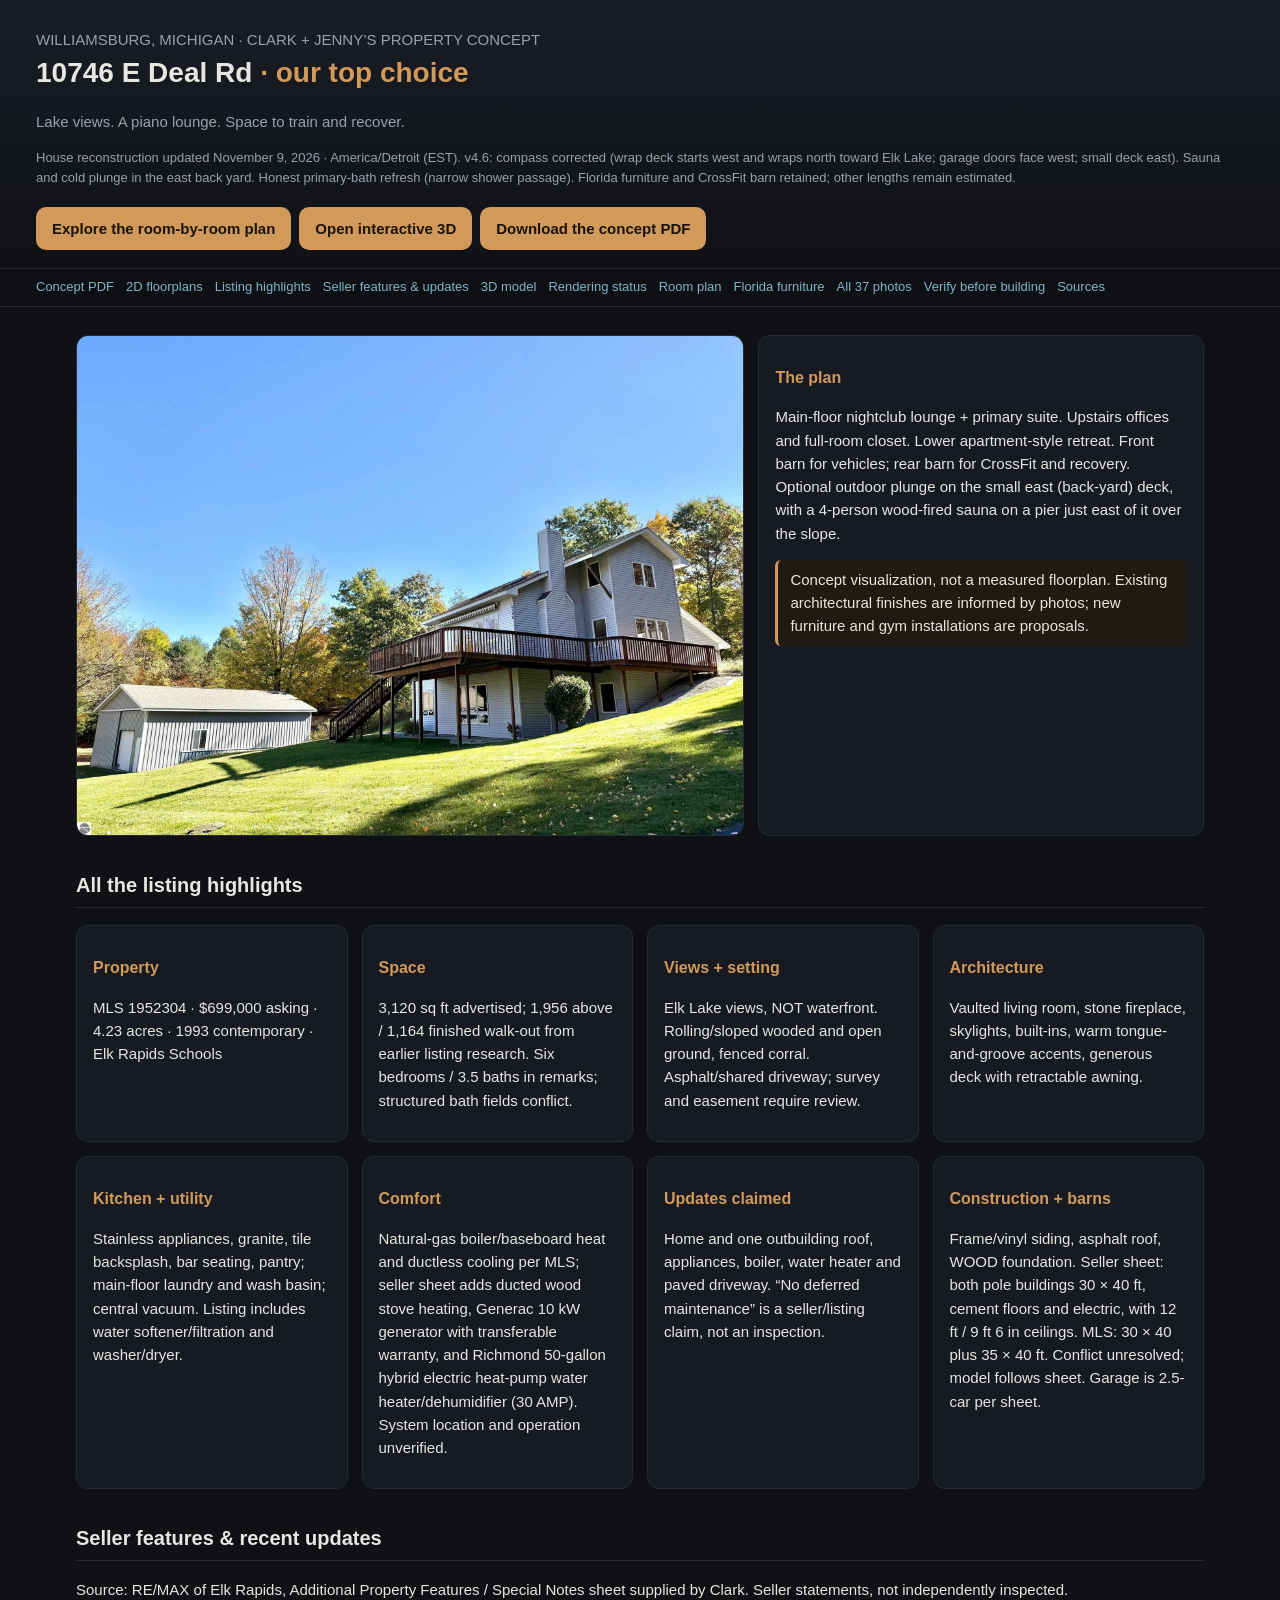
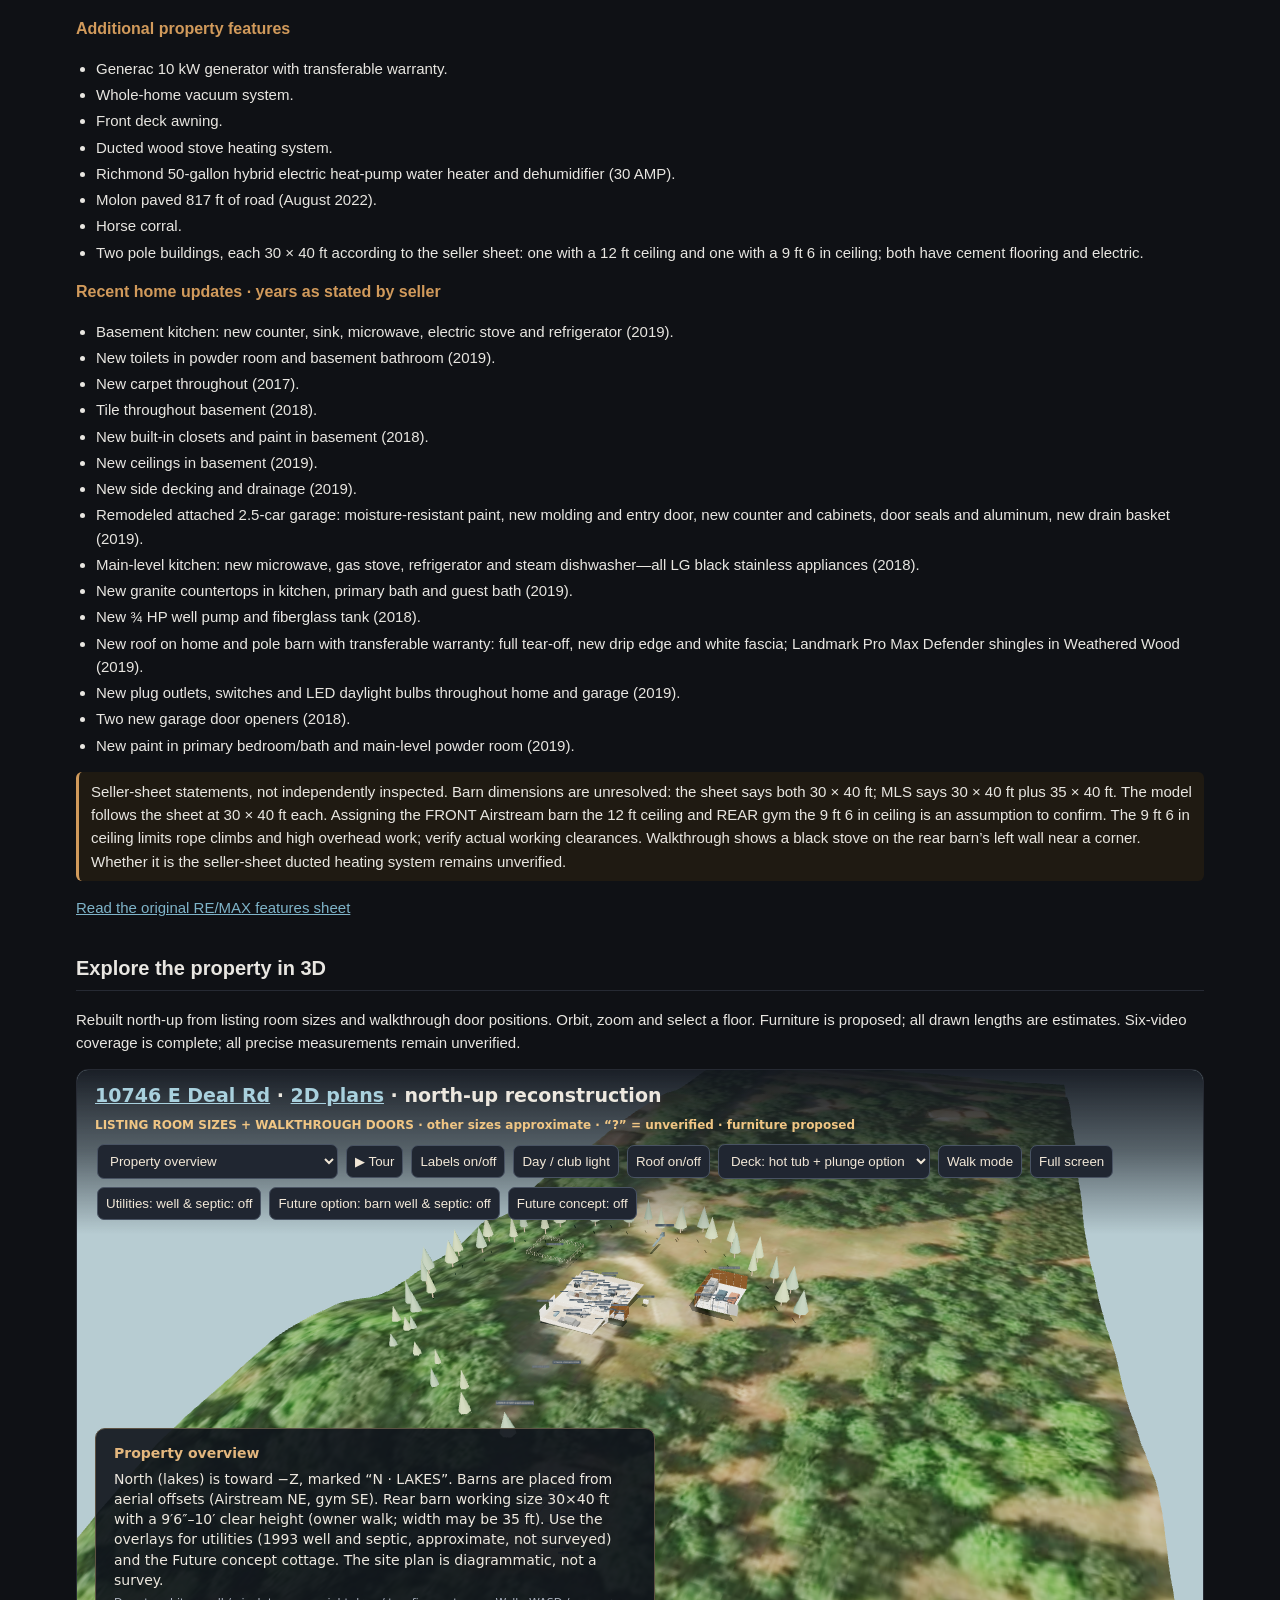
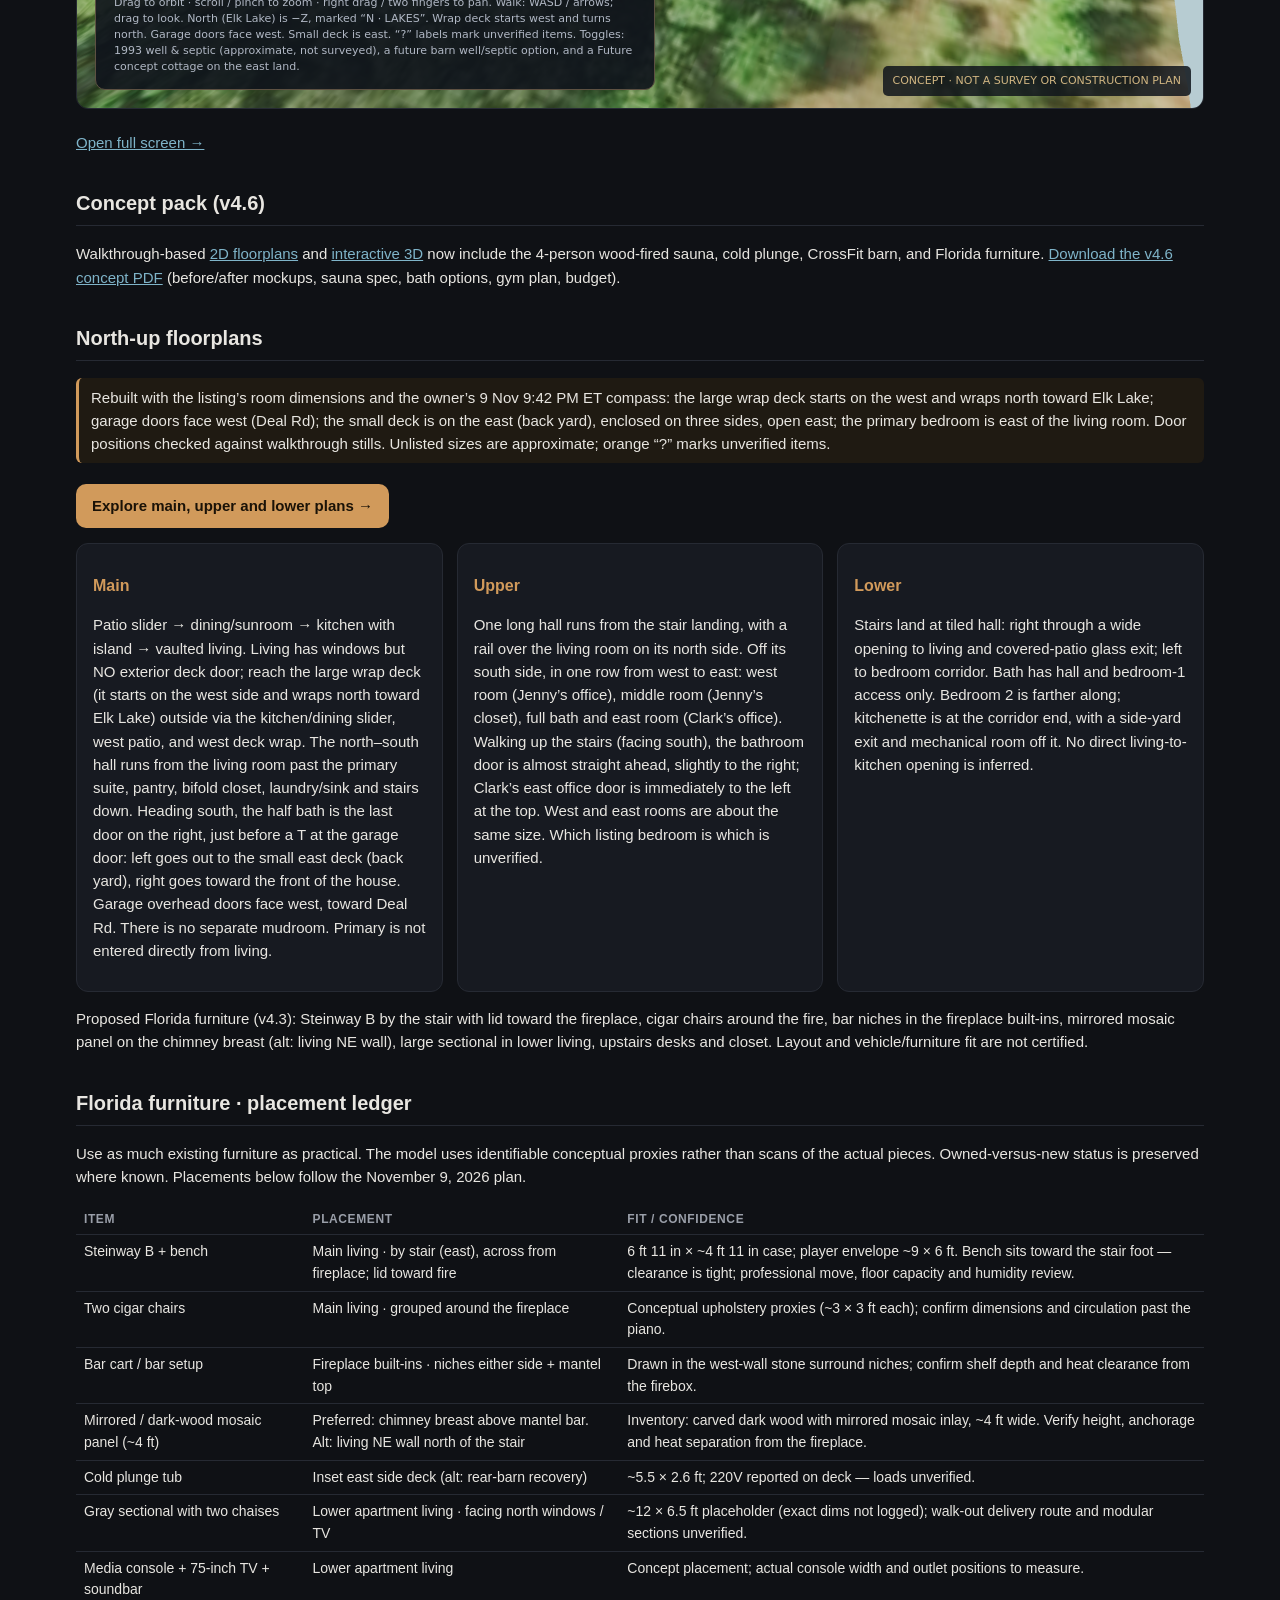
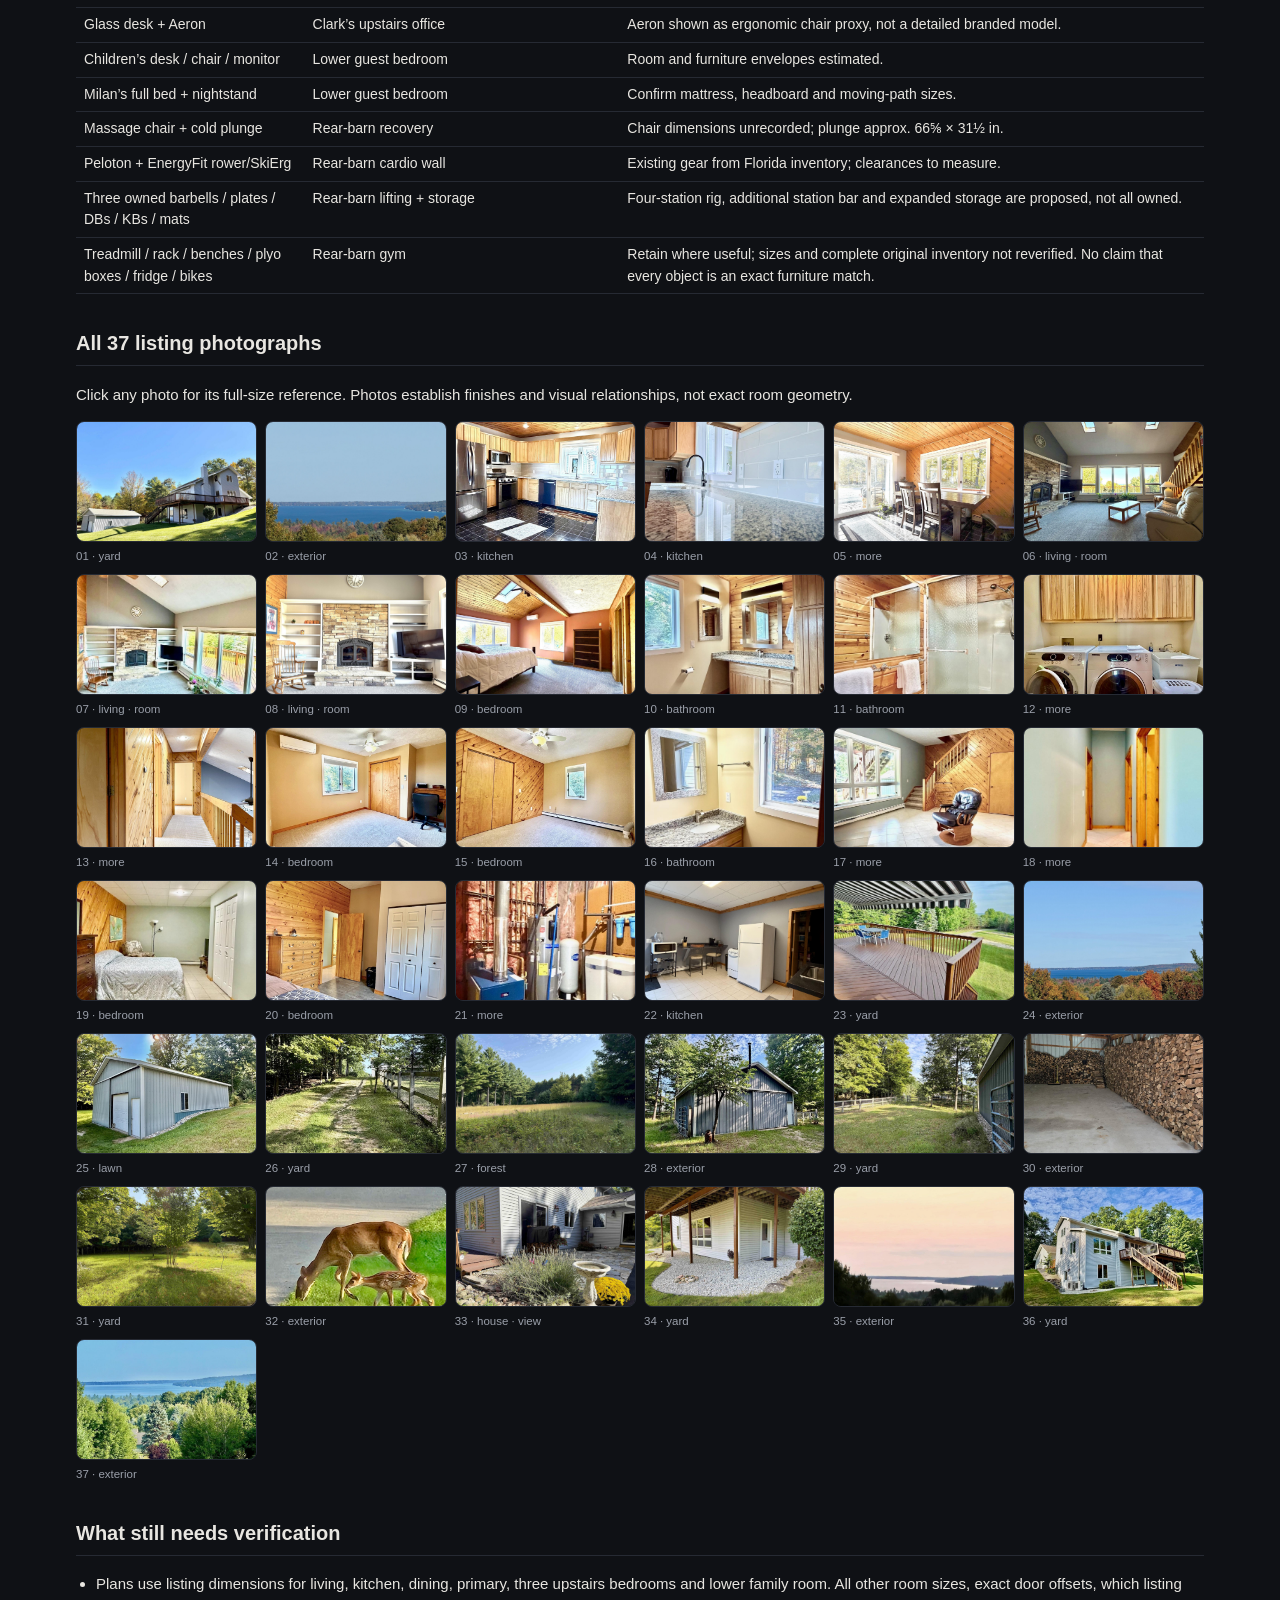
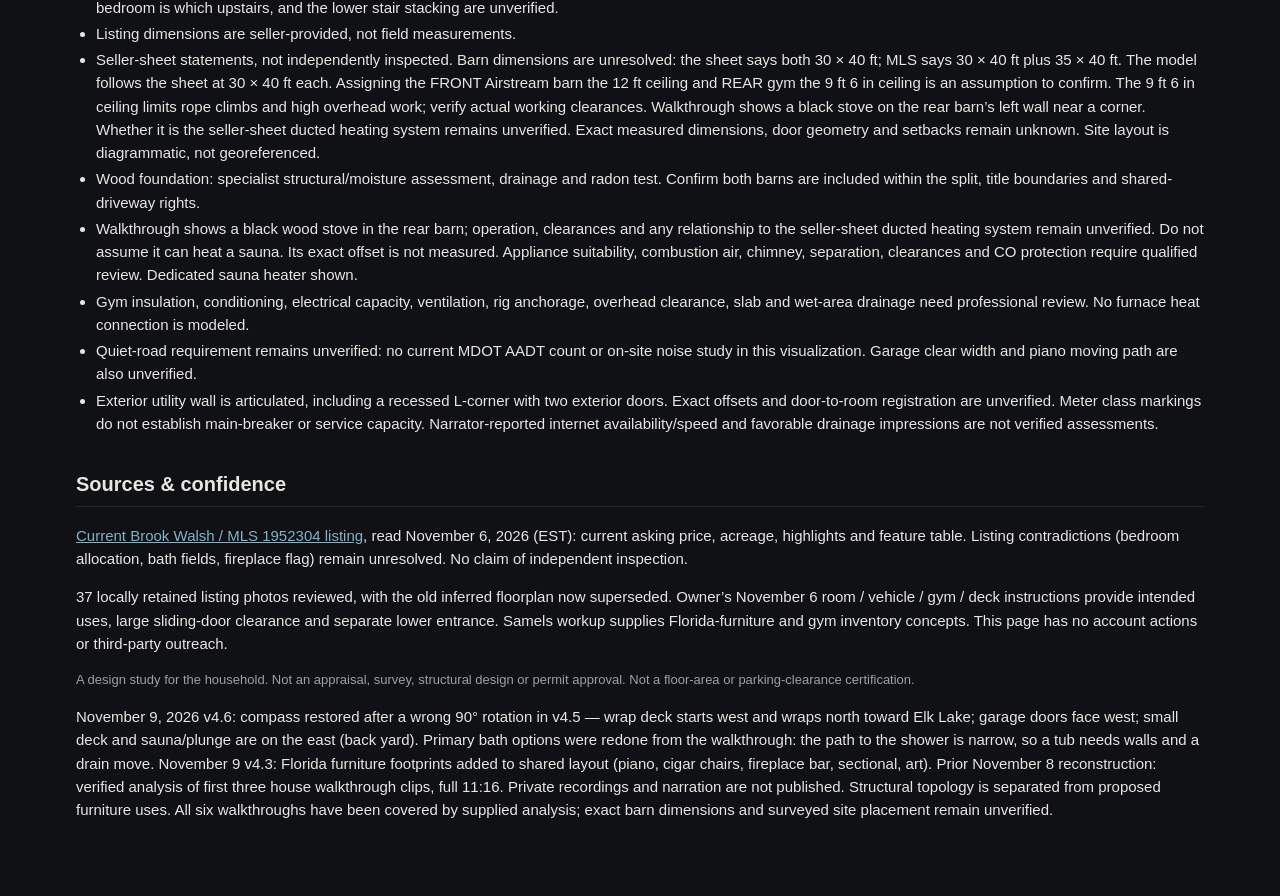
==== commit ac52ed5a: "v4.6: corrected compass, full concept PDF, utilities and gym plan Restore the wrap-deck-west/north o" ====
--- a/index.html
+++ b/index.html
@@ -23,4 +23,4 @@
 ul{padding-left:20px}li{margin:3px 0}.muted{color:var(--muted);font-size:13px}
 .pc{display:grid;grid-template-columns:1fr 1fr;gap:14px}@media(max-width:800px){.hero,.pc{grid-template-columns:1fr}}
 
-.hero{grid-template-columns:1.5fr 1fr}.rendergrid{display:grid;grid-template-columns:repeat(auto-fit,minmax(350px,1fr));gap:18px}.rendergrid img{width:100%;border-radius:12px}figure{margin:0}figcaption{color:var(--muted);font-size:13px}iframe{width:100%;height:640px;border:1px solid var(--line);border-radius:12px} @media(max-width:700px){header,nav{padding:18px}main{padding:10px 18px}.hero{grid-template-columns:1fr}.rendergrid{grid-template-columns:1fr}}</style></head><body><header><div class="sub">WILLIAMSBURG, MICHIGAN · CLARK + JENNY’S PROPERTY CONCEPT</div><h1>10746 E Deal Rd <span>· our top choice</span></h1><p class="sub">Lake views. A piano lounge. Space to train and recover.</p><p class="muted">House reconstruction updated November 9, 2026 · America/Detroit (EST). v4.5: Florida furniture, 4-person skid sauna on east pier deck, primary paint/bath options, CrossFit barn plan; other lengths remain estimated.</p><a class="cta" href="#plan">Explore the room-by-room plan</a><a class="cta" href="model.html" id="modelCTA">Open interactive 3D</a><a class="cta" href="10746-Deal-Rd-Concept-v4.5.pdf" id="pdfCTA">Download the concept PDF</a></header><nav><a href="10746-Deal-Rd-Concept-v4.5.pdf">Concept PDF</a><a href="floorplans.html">2D floorplans</a><a href="#facts">Listing highlights</a><a href="#seller-features">Seller features &amp; updates</a><a href="#model">3D model</a><a href="#concepts">Rendering status</a><a href="#plan">Room plan</a><a href="#inventory">Florida furniture</a><a href="#photos">All 37 photos</a><a href="#verify">Verify before building</a><a href="#sources">Sources</a></nav><main><div class="hero"><img alt="Listing east / back exterior with the East Deck" src="photos/01_yard.jpg"/><div class="card"><h3>The plan</h3><p>Main-floor nightclub lounge + primary suite. Upstairs offices and full-room closet. Lower apartment-style retreat. Front barn for vehicles; rear barn for CrossFit and recovery. Optional outdoor plunge on the East Deck (east / back, toward Elk Lake), with a 4-person wood-fired sauna on a pier just east of it.</p><p class="warn">Concept visualization, not a measured floorplan. Existing architectural finishes are informed by photos; new furniture and gym installations are proposals.</p></div></div><section id="facts"><h2>All the listing highlights</h2><div class="grid"><div class="card"><h3>Property</h3><p>MLS 1952304 · $699,000 asking · 4.23 acres · 1993 contemporary · Elk Rapids Schools</p></div><div class="card"><h3>Space</h3><p>3,120 sq ft advertised; 1,956 above / 1,164 finished walk-out from earlier listing research. Six bedrooms / 3.5 baths in remarks; structured bath fields conflict.</p></div><div class="card"><h3>Views + setting</h3><p>Elk Lake views, NOT waterfront. Rolling/sloped wooded and open ground, fenced corral. Asphalt/shared driveway; survey and easement require review.</p></div><div class="card"><h3>Architecture</h3><p>Vaulted living room, stone fireplace, skylights, built-ins, warm tongue-and-groove accents, generous deck with retractable awning.</p></div><div class="card"><h3>Kitchen + utility</h3><p>Stainless appliances, granite, tile backsplash, bar seating, pantry; main-floor laundry and wash basin; central vacuum. Listing includes water softener/filtration and washer/dryer.</p></div><div class="card"><h3>Comfort</h3><p>Natural-gas boiler/baseboard heat and ductless cooling per MLS; seller sheet adds ducted wood stove heating, Generac 10 kW generator with transferable warranty, and Richmond 50-gallon hybrid electric heat-pump water heater/dehumidifier (30 AMP). System location and operation unverified.</p></div><div class="card"><h3>Updates claimed</h3><p>Home and one outbuilding roof, appliances, boiler, water heater and paved driveway. “No deferred maintenance” is a seller/listing claim, not an inspection.</p></div><div class="card"><h3>Construction + barns</h3><p>Frame/vinyl siding, asphalt roof, WOOD foundation. Seller sheet: both pole buildings 30 × 40 ft, cement floors and electric, with 12 ft / 9 ft 6 in ceilings. MLS: 30 × 40 plus 35 × 40 ft. Conflict unresolved; model follows sheet. Garage is 2.5-car per sheet.</p></div></div></section><section id="seller-features"><h2>Seller features &amp; recent updates</h2><p>Source: RE/MAX of Elk Rapids, Additional Property Features / Special Notes sheet supplied by Clark. Seller statements, not independently inspected.</p><h3>Additional property features</h3><ul><li>Generac 10 kW generator with transferable warranty.</li><li>Whole-home vacuum system.</li><li>Front deck awning.</li><li>Ducted wood stove heating system.</li><li>Richmond 50-gallon hybrid electric heat-pump water heater and dehumidifier (30 AMP).</li><li>Molon paved 817 ft of road (August 2022).</li><li>Horse corral.</li><li>Two pole buildings, each 30 × 40 ft according to the seller sheet: one with a 12 ft ceiling and one with a 9 ft 6 in ceiling; both have cement flooring and electric.</li></ul><h3>Recent home updates · years as stated by seller</h3><ul><li>Basement kitchen: new counter, sink, microwave, electric stove and refrigerator (2019).</li><li>New toilets in powder room and basement bathroom (2019).</li><li>New carpet throughout (2017).</li><li>Tile throughout basement (2018).</li><li>New built-in closets and paint in basement (2018).</li><li>New ceilings in basement (2019).</li><li>New side decking and drainage (2019).</li><li>Remodeled attached 2.5-car garage: moisture-resistant paint, new molding and entry door, new counter and cabinets, door seals and aluminum, new drain basket (2019).</li><li>Main-level kitchen: new microwave, gas stove, refrigerator and steam dishwasher—all LG black stainless appliances (2018).</li><li>New granite countertops in kitchen, primary bath and guest bath (2019).</li><li>New ¾ HP well pump and fiberglass tank (2018).</li><li>New roof on home and pole barn with transferable warranty: full tear-off, new drip edge and white fascia; Landmark Pro Max Defender shingles in Weathered Wood (2019).</li><li>New plug outlets, switches and LED daylight bulbs throughout home and garage (2019).</li><li>Two new garage door openers (2018).</li><li>New paint in primary bedroom/bath and main-level powder room (2019).</li></ul><p class="warn">Seller-sheet statements, not independently inspected. Barn dimensions are unresolved: the sheet says both 30 × 40 ft; MLS says 30 × 40 ft plus 35 × 40 ft. The model follows the sheet at 30 × 40 ft each. Assigning the FRONT Airstream barn the 12 ft ceiling and REAR gym the 9 ft 6 in ceiling is an assumption to confirm. The 9 ft 6 in ceiling limits rope climbs and high overhead work; verify actual working clearances. Walkthrough shows a black stove on the rear barn’s left wall near a corner. Whether it is the seller-sheet ducted heating system remains unverified.</p><a href="assets/seller_features_sheet.jpg">Read the original RE/MAX features sheet</a></section><section id="model"><h2>Explore the property in 3D</h2><p>Rebuilt north-up from listing room sizes and walkthrough door positions. Orbit, zoom and select a floor. Furniture is proposed; all drawn lengths are estimates. Six-video coverage is complete; all precise measurements remain unverified.</p><iframe loading="lazy" src="model.html" title="Deal Rd interactive concept model"></iframe><p><a href="model.html">Open full screen →</a></p></section><section id="concepts"><h2>Concept pack (v4.5)</h2><p>Walkthrough-based <a href="floorplans.html">2D floorplans</a> and <a href="model.html">interactive 3D</a> now include the 4-person wood-fired sauna, cold plunge, CrossFit barn, and Florida furniture. <a href="10746-Deal-Rd-Concept-v4.5.pdf">Download the v4.5 concept PDF</a> (before/after mockups, sauna spec, bath options, gym plan, budget).</p></section><section id="plan"><h2>North-up floorplans</h2><p class="warn">Rebuilt with the listing’s room dimensions and door positions checked against walkthrough stills. v4.5 compass: the East Deck faces east toward Elk Lake; garage doors face west (Deal Rd / front); the primary bedroom is south of the living room. Unlisted sizes are approximate; orange “?” marks unverified items.</p><p><a class="cta" href="floorplans.html">Explore main, upper and lower plans →</a></p><div class="grid"><div class="card"><h3>Main</h3><p>Patio slider → dining/sunroom → kitchen with island → vaulted living. Living’s east glass looks over the East Deck toward Elk Lake but has NO exterior deck door; reach the East Deck from outside via the dining slider, north stone patio, and deck wrap. The east–west hall runs from the living room past the primary suite (south of living), pantry, bifold closet, laundry/sink and stairs. Heading west, the half bath is the last door on the right, just before a T at the garage door: left (south) goes out to the inset south courtyard, right (north) goes toward the front. Garage overhead doors face west, opposite the East Deck. There is no separate mudroom. Primary is not entered directly from living.</p></div><div class="card"><h3>Upper</h3><p>One long hall runs from the stair landing, with a rail over the living room on its east side (toward the East Deck). Off the west side of the hall, in one row from north to south: north room (Jenny’s office), middle room (Jenny’s closet), full bath (straight ahead of the stairs) and south room (Clark’s office). North and south rooms are about the same size and have end-wall doors. Which listing bedroom is which is unverified.</p></div><div class="card"><h3>Lower</h3><p>Stairs land at tiled hall: right through a wide opening to living and covered-patio glass exit; left to bedroom corridor. Bath has hall and bedroom-1 access only. Bedroom 2 is farther along; kitchenette is at the corridor end, with a side-yard exit and mechanical room off it. No direct living-to-kitchen opening is inferred.</p></div></div><p>Proposed Florida furniture (v4.3): Steinway B by the stair with lid toward the fireplace, cigar chairs around the fire, bar niches in the fireplace built-ins, mirrored mosaic panel on the chimney breast (alt: living SE wall east of the stair), large sectional in lower living, upstairs desks and closet. Layout and vehicle/furniture fit are not certified.</p></section><section id="inventory"><h2>Florida furniture · placement ledger</h2><p>Use as much existing furniture as practical. The model uses identifiable conceptual proxies rather than scans of the actual pieces. Owned-versus-new status is preserved where known. Placements below follow the November 9, 2026 plan.</p><table><tr><th>Item</th><th>Placement</th><th>Fit / confidence</th></tr><tr><td>Steinway B + bench</td><td>Main living · by stair (east), across from fireplace; lid toward fire</td><td>6 ft 11 in × ~4 ft 11 in case; player envelope ~9 × 6 ft. Bench sits toward the stair foot — clearance is tight; professional move, floor capacity and humidity review.</td></tr><tr><td>Two cigar chairs</td><td>Main living · grouped around the fireplace</td><td>Conceptual upholstery proxies (~3 × 3 ft each); confirm dimensions and circulation past the piano.</td></tr><tr><td>Bar cart / bar setup</td><td>Fireplace built-ins · niches either side + mantel top</td><td>Drawn in the west-wall stone surround niches; confirm shelf depth and heat clearance from the firebox.</td></tr><tr><td>Mirrored / dark-wood mosaic panel (~4 ft)</td><td>Preferred: chimney breast above mantel bar. Alt: living NE wall north of the stair</td><td>Inventory: carved dark wood with mirrored mosaic inlay, ~4 ft wide. Verify height, anchorage and heat separation from the fireplace.</td></tr><tr><td>Cold plunge tub</td><td>Inset east side deck (alt: rear-barn recovery)</td><td>~5.5 × 2.6 ft; 220V reported on deck — loads unverified.</td></tr><tr><td>Gray sectional with two chaises</td><td>Lower apartment living · facing north windows / TV</td><td>~12 × 6.5 ft placeholder (exact dims not logged); walk-out delivery route and modular sections unverified.</td></tr><tr><td>Media console + 75-inch TV + soundbar</td><td>Lower apartment living</td><td>Concept placement; actual console width and outlet positions to measure.</td></tr><tr><td>Glass desk + Aeron</td><td>Clark’s upstairs office</td><td>Aeron shown as ergonomic chair proxy, not a detailed branded model.</td></tr><tr><td>Children’s desk / chair / monitor</td><td>Lower guest bedroom</td><td>Room and furniture envelopes estimated.</td></tr><tr><td>Milan’s full bed + nightstand</td><td>Lower guest bedroom</td><td>Confirm mattress, headboard and moving-path sizes.</td></tr><tr><td>Massage chair + cold plunge</td><td>Rear-barn recovery</td><td>Chair dimensions unrecorded; plunge approx. 66⅝ × 31½ in.</td></tr><tr><td>Peloton + EnergyFit rower/SkiErg</td><td>Rear-barn cardio wall</td><td>Existing gear from Florida inventory; clearances to measure.</td></tr><tr><td>Three owned barbells / plates / DBs / KBs / mats</td><td>Rear-barn lifting + storage</td><td>Four-station rig, additional station bar and expanded storage are proposed, not all owned.</td></tr><tr><td>Treadmill / rack / benches / plyo boxes / fridge / bikes</td><td>Rear-barn gym</td><td>Retain where useful; sizes and complete original inventory not reverified. No claim that every object is an exact furniture match.</td></tr></table></section><section id="photos"><h2>All 37 listing photographs</h2><p>Click any photo for its full-size reference. Photos establish finishes and visual relationships, not exact room geometry.</p><div class="gal"><figure><a href="photos/01_yard.jpg"><img alt="Listing photo 01 · yard" loading="lazy" src="photos/01_yard.jpg"/></a><figcaption>01 · yard</figcaption></figure><figure><a href="photos/02_exterior.jpg"><img alt="Listing photo 02 · exterior" loading="lazy" src="photos/02_exterior.jpg"/></a><figcaption>02 · exterior</figcaption></figure><figure><a href="photos/03_kitchen.jpg"><img alt="Listing photo 03 · kitchen" loading="lazy" src="photos/03_kitchen.jpg"/></a><figcaption>03 · kitchen</figcaption></figure><figure><a href="photos/04_kitchen.jpg"><img alt="Listing photo 04 · kitchen" loading="lazy" src="photos/04_kitchen.jpg"/></a><figcaption>04 · kitchen</figcaption></figure><figure><a href="photos/05_more.jpg"><img alt="Listing photo 05 · more" loading="lazy" src="photos/05_more.jpg"/></a><figcaption>05 · more</figcaption></figure><figure><a href="photos/06_living_room.jpg"><img alt="Listing photo 06 · living · room" loading="lazy" src="photos/06_living_room.jpg"/></a><figcaption>06 · living · room</figcaption></figure><figure><a href="photos/07_living_room.jpg"><img alt="Listing photo 07 · living · room" loading="lazy" src="photos/07_living_room.jpg"/></a><figcaption>07 · living · room</figcaption></figure><figure><a href="photos/08_living_room.jpg"><img alt="Listing photo 08 · living · room" loading="lazy" src="photos/08_living_room.jpg"/></a><figcaption>08 · living · room</figcaption></figure><figure><a href="photos/09_bedroom.jpg"><img alt="Listing photo 09 · bedroom" loading="lazy" src="photos/09_bedroom.jpg"/></a><figcaption>09 · bedroom</figcaption></figure><figure><a href="photos/10_bathroom.jpg"><img alt="Listing photo 10 · bathroom" loading="lazy" src="photos/10_bathroom.jpg"/></a><figcaption>10 · bathroom</figcaption></figure><figure><a href="photos/11_bathroom.jpg"><img alt="Listing photo 11 · bathroom" loading="lazy" src="photos/11_bathroom.jpg"/></a><figcaption>11 · bathroom</figcaption></figure><figure><a href="photos/12_more.jpg"><img alt="Listing photo 12 · more" loading="lazy" src="photos/12_more.jpg"/></a><figcaption>12 · more</figcaption></figure><figure><a href="photos/13_more.jpg"><img alt="Listing photo 13 · more" loading="lazy" src="photos/13_more.jpg"/></a><figcaption>13 · more</figcaption></figure><figure><a href="photos/14_bedroom.jpg"><img alt="Listing photo 14 · bedroom" loading="lazy" src="photos/14_bedroom.jpg"/></a><figcaption>14 · bedroom</figcaption></figure><figure><a href="photos/15_bedroom.jpg"><img alt="Listing photo 15 · bedroom" loading="lazy" src="photos/15_bedroom.jpg"/></a><figcaption>15 · bedroom</figcaption></figure><figure><a href="photos/16_bathroom.jpg"><img alt="Listing photo 16 · bathroom" loading="lazy" src="photos/16_bathroom.jpg"/></a><figcaption>16 · bathroom</figcaption></figure><figure><a href="photos/17_more.jpg"><img alt="Listing photo 17 · more" loading="lazy" src="photos/17_more.jpg"/></a><figcaption>17 · more</figcaption></figure><figure><a href="photos/18_more.jpg"><img alt="Listing photo 18 · more" loading="lazy" src="photos/18_more.jpg"/></a><figcaption>18 · more</figcaption></figure><figure><a href="photos/19_bedroom.jpg"><img alt="Listing photo 19 · bedroom" loading="lazy" src="photos/19_bedroom.jpg"/></a><figcaption>19 · bedroom</figcaption></figure><figure><a href="photos/20_bedroom.jpg"><img alt="Listing photo 20 · bedroom" loading="lazy" src="photos/20_bedroom.jpg"/></a><figcaption>20 · bedroom</figcaption></figure><figure><a href="photos/21_more.jpg"><img alt="Listing photo 21 · more" loading="lazy" src="photos/21_more.jpg"/></a><figcaption>21 · more</figcaption></figure><figure><a href="photos/22_kitchen.jpg"><img alt="Listing photo 22 · kitchen" loading="lazy" src="photos/22_kitchen.jpg"/></a><figcaption>22 · kitchen</figcaption></figure><figure><a href="photos/23_yard.jpg"><img alt="Listing photo 23 · yard" loading="lazy" src="photos/23_yard.jpg"/></a><figcaption>23 · yard</figcaption></figure><figure><a href="photos/24_exterior.jpg"><img alt="Listing photo 24 · exterior" loading="lazy" src="photos/24_exterior.jpg"/></a><figcaption>24 · exterior</figcaption></figure><figure><a href="photos/25_lawn.jpg"><img alt="Listing photo 25 · lawn" loading="lazy" src="photos/25_lawn.jpg"/></a><figcaption>25 · lawn</figcaption></figure><figure><a href="photos/26_yard.jpg"><img alt="Listing photo 26 · yard" loading="lazy" src="photos/26_yard.jpg"/></a><figcaption>26 · yard</figcaption></figure><figure><a href="photos/27_forest.jpg"><img alt="Listing photo 27 · forest" loading="lazy" src="photos/27_forest.jpg"/></a><figcaption>27 · forest</figcaption></figure><figure><a href="photos/28_exterior.jpg"><img alt="Listing photo 28 · exterior" loading="lazy" src="photos/28_exterior.jpg"/></a><figcaption>28 · exterior</figcaption></figure><figure><a href="photos/29_yard.jpg"><img alt="Listing photo 29 · yard" loading="lazy" src="photos/29_yard.jpg"/></a><figcaption>29 · yard</figcaption></figure><figure><a href="photos/30_exterior.jpg"><img alt="Listing photo 30 · exterior" loading="lazy" src="photos/30_exterior.jpg"/></a><figcaption>30 · exterior</figcaption></figure><figure><a href="photos/31_yard.jpg"><img alt="Listing photo 31 · yard" loading="lazy" src="photos/31_yard.jpg"/></a><figcaption>31 · yard</figcaption></figure><figure><a href="photos/32_exterior.jpg"><img alt="Listing photo 32 · exterior" loading="lazy" src="photos/32_exterior.jpg"/></a><figcaption>32 · exterior</figcaption></figure><figure><a href="photos/33_house_view.jpg"><img alt="Listing photo 33 · house · view" loading="lazy" src="photos/33_house_view.jpg"/></a><figcaption>33 · house · view</figcaption></figure><figure><a href="photos/34_yard.jpg"><img alt="Listing photo 34 · yard" loading="lazy" src="photos/34_yard.jpg"/></a><figcaption>34 · yard</figcaption></figure><figure><a href="photos/35_exterior.jpg"><img alt="Listing photo 35 · exterior" loading="lazy" src="photos/35_exterior.jpg"/></a><figcaption>35 · exterior</figcaption></figure><figure><a href="photos/36_yard.jpg"><img alt="Listing photo 36 · yard" loading="lazy" src="photos/36_yard.jpg"/></a><figcaption>36 · yard</figcaption></figure><figure><a href="photos/37_exterior.jpg"><img alt="Listing photo 37 · exterior" loading="lazy" src="photos/37_exterior.jpg"/></a><figcaption>37 · exterior</figcaption></figure></div></section><section id="verify"><h2>What still needs verification</h2><ul><li>Plans use listing dimensions for living, kitchen, dining, primary, three upstairs bedrooms and lower family room. All other room sizes, exact door offsets, which listing bedroom is which upstairs, and the lower stair stacking are unverified.</li><li>Listing dimensions are seller-provided, not field measurements.</li><li>Seller-sheet statements, not independently inspected. Barn dimensions are unresolved: the sheet says both 30 × 40 ft; MLS says 30 × 40 ft plus 35 × 40 ft. The model follows the sheet at 30 × 40 ft each. Assigning the FRONT Airstream barn the 12 ft ceiling and REAR gym the 9 ft 6 in ceiling is an assumption to confirm. The 9 ft 6 in ceiling limits rope climbs and high overhead work; verify actual working clearances. Walkthrough shows a black stove on the rear barn’s left wall near a corner. Whether it is the seller-sheet ducted heating system remains unverified. Exact measured dimensions, door geometry and setbacks remain unknown. Site layout is diagrammatic, not georeferenced.</li><li>Wood foundation: specialist structural/moisture assessment, drainage and radon test. Confirm both barns are included within the split, title boundaries and shared-driveway rights.</li><li>Walkthrough shows a black wood stove in the rear barn; operation, clearances and any relationship to the seller-sheet ducted heating system remain unverified. Do not assume it can heat a sauna. Its exact offset is not measured. Appliance suitability, combustion air, chimney, separation, clearances and CO protection require qualified review. Dedicated sauna heater shown.</li><li>Gym insulation, conditioning, electrical capacity, ventilation, rig anchorage, overhead clearance, slab and wet-area drainage need professional review. No furnace heat connection is modeled.</li><li>Quiet-road requirement remains unverified: no current MDOT AADT count or on-site noise study in this visualization. Garage clear width and piano moving path are also unverified.</li><li>Exterior utility wall is articulated, including a recessed L-corner with two exterior doors. Exact offsets and door-to-room registration are unverified. Meter class markings do not establish main-breaker or service capacity. Narrator-reported internet availability/speed and favorable drainage impressions are not verified assessments.</li></ul></section><section id="sources"><h2>Sources &amp; confidence</h2><p><a href="https://www.brookwalsh.com/listing/1952304-10746-e-deal-road-williamsburg-mi-49690/">Current Brook Walsh / MLS 1952304 listing</a>, read November 6, 2026 (EST): current asking price, acreage, highlights and feature table. Listing contradictions (bedroom allocation, bath fields, fireplace flag) remain unresolved. No claim of independent inspection.</p><p>37 locally retained listing photos reviewed, with the old inferred floorplan now superseded. Owner’s November 6 room / vehicle / gym / deck instructions provide intended uses, large sliding-door clearance and separate lower entrance. Samels workup supplies Florida-furniture and gym inventory concepts. This page has no account actions or third-party outreach.</p><p class="muted">A design study for the household. Not an appraisal, survey, structural design or permit approval. Not a floor-area or parking-clearance certification.</p><p>November 9, 2026 v4.5: compass corrected from walkaround video — East Deck faces east toward Elk Lake, garage doors face west / Deal Rd; sauna and cold plunge sit on the east slope by the East Deck. Earlier “lakes are north” labeling was wrong. November 9 v4.3: Florida furniture footprints added to shared layout (piano, cigar chairs, fireplace bar, sectional, art). Prior November 8 reconstruction: verified analysis of first three house walkthrough clips, full 11:16. Private recordings and narration are not published. Structural topology is separated from proposed furniture uses. All six walkthroughs have been covered by supplied analysis; exact barn dimensions and surveyed site placement remain unverified.</p></section></main></body></html>+.hero{grid-template-columns:1.5fr 1fr}.rendergrid{display:grid;grid-template-columns:repeat(auto-fit,minmax(350px,1fr));gap:18px}.rendergrid img{width:100%;border-radius:12px}figure{margin:0}figcaption{color:var(--muted);font-size:13px}iframe{width:100%;height:640px;border:1px solid var(--line);border-radius:12px} @media(max-width:700px){header,nav{padding:18px}main{padding:10px 18px}.hero{grid-template-columns:1fr}.rendergrid{grid-template-columns:1fr}}</style></head><body><header><div class="sub">WILLIAMSBURG, MICHIGAN · CLARK + JENNY’S PROPERTY CONCEPT</div><h1>10746 E Deal Rd <span>· our top choice</span></h1><p class="sub">Lake views. A piano lounge. Space to train and recover.</p><p class="muted">House reconstruction updated November 9, 2026 · America/Detroit (EST). v4.6: compass corrected (wrap deck starts west and wraps north toward Elk Lake; garage doors face west; small deck east). Sauna and cold plunge in the east back yard. Honest primary-bath refresh (narrow shower passage). Florida furniture and CrossFit barn retained; other lengths remain estimated.</p><a class="cta" href="#plan">Explore the room-by-room plan</a><a class="cta" href="model.html" id="modelCTA">Open interactive 3D</a><a class="cta" href="10746-Deal-Rd-Concept-v4.6.pdf" id="pdfCTA">Download the concept PDF</a></header><nav><a href="10746-Deal-Rd-Concept-v4.6.pdf">Concept PDF</a><a href="floorplans.html">2D floorplans</a><a href="#facts">Listing highlights</a><a href="#seller-features">Seller features &amp; updates</a><a href="#model">3D model</a><a href="#concepts">Rendering status</a><a href="#plan">Room plan</a><a href="#inventory">Florida furniture</a><a href="#photos">All 37 photos</a><a href="#verify">Verify before building</a><a href="#sources">Sources</a></nav><main><div class="hero"><img alt="Listing rear exterior with deck" src="photos/01_yard.jpg"/><div class="card"><h3>The plan</h3><p>Main-floor nightclub lounge + primary suite. Upstairs offices and full-room closet. Lower apartment-style retreat. Front barn for vehicles; rear barn for CrossFit and recovery. Optional outdoor plunge on the small east (back-yard) deck, with a 4-person wood-fired sauna on a pier just east of it over the slope.</p><p class="warn">Concept visualization, not a measured floorplan. Existing architectural finishes are informed by photos; new furniture and gym installations are proposals.</p></div></div><section id="facts"><h2>All the listing highlights</h2><div class="grid"><div class="card"><h3>Property</h3><p>MLS 1952304 · $699,000 asking · 4.23 acres · 1993 contemporary · Elk Rapids Schools</p></div><div class="card"><h3>Space</h3><p>3,120 sq ft advertised; 1,956 above / 1,164 finished walk-out from earlier listing research. Six bedrooms / 3.5 baths in remarks; structured bath fields conflict.</p></div><div class="card"><h3>Views + setting</h3><p>Elk Lake views, NOT waterfront. Rolling/sloped wooded and open ground, fenced corral. Asphalt/shared driveway; survey and easement require review.</p></div><div class="card"><h3>Architecture</h3><p>Vaulted living room, stone fireplace, skylights, built-ins, warm tongue-and-groove accents, generous deck with retractable awning.</p></div><div class="card"><h3>Kitchen + utility</h3><p>Stainless appliances, granite, tile backsplash, bar seating, pantry; main-floor laundry and wash basin; central vacuum. Listing includes water softener/filtration and washer/dryer.</p></div><div class="card"><h3>Comfort</h3><p>Natural-gas boiler/baseboard heat and ductless cooling per MLS; seller sheet adds ducted wood stove heating, Generac 10 kW generator with transferable warranty, and Richmond 50-gallon hybrid electric heat-pump water heater/dehumidifier (30 AMP). System location and operation unverified.</p></div><div class="card"><h3>Updates claimed</h3><p>Home and one outbuilding roof, appliances, boiler, water heater and paved driveway. “No deferred maintenance” is a seller/listing claim, not an inspection.</p></div><div class="card"><h3>Construction + barns</h3><p>Frame/vinyl siding, asphalt roof, WOOD foundation. Seller sheet: both pole buildings 30 × 40 ft, cement floors and electric, with 12 ft / 9 ft 6 in ceilings. MLS: 30 × 40 plus 35 × 40 ft. Conflict unresolved; model follows sheet. Garage is 2.5-car per sheet.</p></div></div></section><section id="seller-features"><h2>Seller features &amp; recent updates</h2><p>Source: RE/MAX of Elk Rapids, Additional Property Features / Special Notes sheet supplied by Clark. Seller statements, not independently inspected.</p><h3>Additional property features</h3><ul><li>Generac 10 kW generator with transferable warranty.</li><li>Whole-home vacuum system.</li><li>Front deck awning.</li><li>Ducted wood stove heating system.</li><li>Richmond 50-gallon hybrid electric heat-pump water heater and dehumidifier (30 AMP).</li><li>Molon paved 817 ft of road (August 2022).</li><li>Horse corral.</li><li>Two pole buildings, each 30 × 40 ft according to the seller sheet: one with a 12 ft ceiling and one with a 9 ft 6 in ceiling; both have cement flooring and electric.</li></ul><h3>Recent home updates · years as stated by seller</h3><ul><li>Basement kitchen: new counter, sink, microwave, electric stove and refrigerator (2019).</li><li>New toilets in powder room and basement bathroom (2019).</li><li>New carpet throughout (2017).</li><li>Tile throughout basement (2018).</li><li>New built-in closets and paint in basement (2018).</li><li>New ceilings in basement (2019).</li><li>New side decking and drainage (2019).</li><li>Remodeled attached 2.5-car garage: moisture-resistant paint, new molding and entry door, new counter and cabinets, door seals and aluminum, new drain basket (2019).</li><li>Main-level kitchen: new microwave, gas stove, refrigerator and steam dishwasher—all LG black stainless appliances (2018).</li><li>New granite countertops in kitchen, primary bath and guest bath (2019).</li><li>New ¾ HP well pump and fiberglass tank (2018).</li><li>New roof on home and pole barn with transferable warranty: full tear-off, new drip edge and white fascia; Landmark Pro Max Defender shingles in Weathered Wood (2019).</li><li>New plug outlets, switches and LED daylight bulbs throughout home and garage (2019).</li><li>Two new garage door openers (2018).</li><li>New paint in primary bedroom/bath and main-level powder room (2019).</li></ul><p class="warn">Seller-sheet statements, not independently inspected. Barn dimensions are unresolved: the sheet says both 30 × 40 ft; MLS says 30 × 40 ft plus 35 × 40 ft. The model follows the sheet at 30 × 40 ft each. Assigning the FRONT Airstream barn the 12 ft ceiling and REAR gym the 9 ft 6 in ceiling is an assumption to confirm. The 9 ft 6 in ceiling limits rope climbs and high overhead work; verify actual working clearances. Walkthrough shows a black stove on the rear barn’s left wall near a corner. Whether it is the seller-sheet ducted heating system remains unverified.</p><a href="assets/seller_features_sheet.jpg">Read the original RE/MAX features sheet</a></section><section id="model"><h2>Explore the property in 3D</h2><p>Rebuilt north-up from listing room sizes and walkthrough door positions. Orbit, zoom and select a floor. Furniture is proposed; all drawn lengths are estimates. Six-video coverage is complete; all precise measurements remain unverified.</p><iframe loading="lazy" src="model.html" title="Deal Rd interactive concept model"></iframe><p><a href="model.html">Open full screen →</a></p></section><section id="concepts"><h2>Concept pack (v4.6)</h2><p>Walkthrough-based <a href="floorplans.html">2D floorplans</a> and <a href="model.html">interactive 3D</a> now include the 4-person wood-fired sauna, cold plunge, CrossFit barn, and Florida furniture. <a href="10746-Deal-Rd-Concept-v4.6.pdf">Download the v4.6 concept PDF</a> (before/after mockups, sauna spec, bath options, gym plan, budget).</p></section><section id="plan"><h2>North-up floorplans</h2><p class="warn">Rebuilt with the listing’s room dimensions and the owner’s 9 Nov 9:42 PM ET compass: the large wrap deck starts on the west and wraps north toward Elk Lake; garage doors face west (Deal Rd); the small deck is on the east (back yard), enclosed on three sides, open east; the primary bedroom is east of the living room. Door positions checked against walkthrough stills. Unlisted sizes are approximate; orange “?” marks unverified items.</p><p><a class="cta" href="floorplans.html">Explore main, upper and lower plans →</a></p><div class="grid"><div class="card"><h3>Main</h3><p>Patio slider → dining/sunroom → kitchen with island → vaulted living. Living has windows but NO exterior deck door; reach the large wrap deck (it starts on the west side and wraps north toward Elk Lake) outside via the kitchen/dining slider, west patio, and west deck wrap. The north–south hall runs from the living room past the primary suite, pantry, bifold closet, laundry/sink and stairs down. Heading south, the half bath is the last door on the right, just before a T at the garage door: left goes out to the small east deck (back yard), right goes toward the front of the house. Garage overhead doors face west, toward Deal Rd. There is no separate mudroom. Primary is not entered directly from living.</p></div><div class="card"><h3>Upper</h3><p>One long hall runs from the stair landing, with a rail over the living room on its north side. Off its south side, in one row from west to east: west room (Jenny’s office), middle room (Jenny’s closet), full bath and east room (Clark’s office). Walking up the stairs (facing south), the bathroom door is almost straight ahead, slightly to the right; Clark’s east office door is immediately to the left at the top. West and east rooms are about the same size. Which listing bedroom is which is unverified.</p></div><div class="card"><h3>Lower</h3><p>Stairs land at tiled hall: right through a wide opening to living and covered-patio glass exit; left to bedroom corridor. Bath has hall and bedroom-1 access only. Bedroom 2 is farther along; kitchenette is at the corridor end, with a side-yard exit and mechanical room off it. No direct living-to-kitchen opening is inferred.</p></div></div><p>Proposed Florida furniture (v4.3): Steinway B by the stair with lid toward the fireplace, cigar chairs around the fire, bar niches in the fireplace built-ins, mirrored mosaic panel on the chimney breast (alt: living NE wall), large sectional in lower living, upstairs desks and closet. Layout and vehicle/furniture fit are not certified.</p></section><section id="inventory"><h2>Florida furniture · placement ledger</h2><p>Use as much existing furniture as practical. The model uses identifiable conceptual proxies rather than scans of the actual pieces. Owned-versus-new status is preserved where known. Placements below follow the November 9, 2026 plan.</p><table><tr><th>Item</th><th>Placement</th><th>Fit / confidence</th></tr><tr><td>Steinway B + bench</td><td>Main living · by stair (east), across from fireplace; lid toward fire</td><td>6 ft 11 in × ~4 ft 11 in case; player envelope ~9 × 6 ft. Bench sits toward the stair foot — clearance is tight; professional move, floor capacity and humidity review.</td></tr><tr><td>Two cigar chairs</td><td>Main living · grouped around the fireplace</td><td>Conceptual upholstery proxies (~3 × 3 ft each); confirm dimensions and circulation past the piano.</td></tr><tr><td>Bar cart / bar setup</td><td>Fireplace built-ins · niches either side + mantel top</td><td>Drawn in the west-wall stone surround niches; confirm shelf depth and heat clearance from the firebox.</td></tr><tr><td>Mirrored / dark-wood mosaic panel (~4 ft)</td><td>Preferred: chimney breast above mantel bar. Alt: living NE wall north of the stair</td><td>Inventory: carved dark wood with mirrored mosaic inlay, ~4 ft wide. Verify height, anchorage and heat separation from the fireplace.</td></tr><tr><td>Cold plunge tub</td><td>Inset east side deck (alt: rear-barn recovery)</td><td>~5.5 × 2.6 ft; 220V reported on deck — loads unverified.</td></tr><tr><td>Gray sectional with two chaises</td><td>Lower apartment living · facing north windows / TV</td><td>~12 × 6.5 ft placeholder (exact dims not logged); walk-out delivery route and modular sections unverified.</td></tr><tr><td>Media console + 75-inch TV + soundbar</td><td>Lower apartment living</td><td>Concept placement; actual console width and outlet positions to measure.</td></tr><tr><td>Glass desk + Aeron</td><td>Clark’s upstairs office</td><td>Aeron shown as ergonomic chair proxy, not a detailed branded model.</td></tr><tr><td>Children’s desk / chair / monitor</td><td>Lower guest bedroom</td><td>Room and furniture envelopes estimated.</td></tr><tr><td>Milan’s full bed + nightstand</td><td>Lower guest bedroom</td><td>Confirm mattress, headboard and moving-path sizes.</td></tr><tr><td>Massage chair + cold plunge</td><td>Rear-barn recovery</td><td>Chair dimensions unrecorded; plunge approx. 66⅝ × 31½ in.</td></tr><tr><td>Peloton + EnergyFit rower/SkiErg</td><td>Rear-barn cardio wall</td><td>Existing gear from Florida inventory; clearances to measure.</td></tr><tr><td>Three owned barbells / plates / DBs / KBs / mats</td><td>Rear-barn lifting + storage</td><td>Four-station rig, additional station bar and expanded storage are proposed, not all owned.</td></tr><tr><td>Treadmill / rack / benches / plyo boxes / fridge / bikes</td><td>Rear-barn gym</td><td>Retain where useful; sizes and complete original inventory not reverified. No claim that every object is an exact furniture match.</td></tr></table></section><section id="photos"><h2>All 37 listing photographs</h2><p>Click any photo for its full-size reference. Photos establish finishes and visual relationships, not exact room geometry.</p><div class="gal"><figure><a href="photos/01_yard.jpg"><img alt="Listing photo 01 · yard" loading="lazy" src="photos/01_yard.jpg"/></a><figcaption>01 · yard</figcaption></figure><figure><a href="photos/02_exterior.jpg"><img alt="Listing photo 02 · exterior" loading="lazy" src="photos/02_exterior.jpg"/></a><figcaption>02 · exterior</figcaption></figure><figure><a href="photos/03_kitchen.jpg"><img alt="Listing photo 03 · kitchen" loading="lazy" src="photos/03_kitchen.jpg"/></a><figcaption>03 · kitchen</figcaption></figure><figure><a href="photos/04_kitchen.jpg"><img alt="Listing photo 04 · kitchen" loading="lazy" src="photos/04_kitchen.jpg"/></a><figcaption>04 · kitchen</figcaption></figure><figure><a href="photos/05_more.jpg"><img alt="Listing photo 05 · more" loading="lazy" src="photos/05_more.jpg"/></a><figcaption>05 · more</figcaption></figure><figure><a href="photos/06_living_room.jpg"><img alt="Listing photo 06 · living · room" loading="lazy" src="photos/06_living_room.jpg"/></a><figcaption>06 · living · room</figcaption></figure><figure><a href="photos/07_living_room.jpg"><img alt="Listing photo 07 · living · room" loading="lazy" src="photos/07_living_room.jpg"/></a><figcaption>07 · living · room</figcaption></figure><figure><a href="photos/08_living_room.jpg"><img alt="Listing photo 08 · living · room" loading="lazy" src="photos/08_living_room.jpg"/></a><figcaption>08 · living · room</figcaption></figure><figure><a href="photos/09_bedroom.jpg"><img alt="Listing photo 09 · bedroom" loading="lazy" src="photos/09_bedroom.jpg"/></a><figcaption>09 · bedroom</figcaption></figure><figure><a href="photos/10_bathroom.jpg"><img alt="Listing photo 10 · bathroom" loading="lazy" src="photos/10_bathroom.jpg"/></a><figcaption>10 · bathroom</figcaption></figure><figure><a href="photos/11_bathroom.jpg"><img alt="Listing photo 11 · bathroom" loading="lazy" src="photos/11_bathroom.jpg"/></a><figcaption>11 · bathroom</figcaption></figure><figure><a href="photos/12_more.jpg"><img alt="Listing photo 12 · more" loading="lazy" src="photos/12_more.jpg"/></a><figcaption>12 · more</figcaption></figure><figure><a href="photos/13_more.jpg"><img alt="Listing photo 13 · more" loading="lazy" src="photos/13_more.jpg"/></a><figcaption>13 · more</figcaption></figure><figure><a href="photos/14_bedroom.jpg"><img alt="Listing photo 14 · bedroom" loading="lazy" src="photos/14_bedroom.jpg"/></a><figcaption>14 · bedroom</figcaption></figure><figure><a href="photos/15_bedroom.jpg"><img alt="Listing photo 15 · bedroom" loading="lazy" src="photos/15_bedroom.jpg"/></a><figcaption>15 · bedroom</figcaption></figure><figure><a href="photos/16_bathroom.jpg"><img alt="Listing photo 16 · bathroom" loading="lazy" src="photos/16_bathroom.jpg"/></a><figcaption>16 · bathroom</figcaption></figure><figure><a href="photos/17_more.jpg"><img alt="Listing photo 17 · more" loading="lazy" src="photos/17_more.jpg"/></a><figcaption>17 · more</figcaption></figure><figure><a href="photos/18_more.jpg"><img alt="Listing photo 18 · more" loading="lazy" src="photos/18_more.jpg"/></a><figcaption>18 · more</figcaption></figure><figure><a href="photos/19_bedroom.jpg"><img alt="Listing photo 19 · bedroom" loading="lazy" src="photos/19_bedroom.jpg"/></a><figcaption>19 · bedroom</figcaption></figure><figure><a href="photos/20_bedroom.jpg"><img alt="Listing photo 20 · bedroom" loading="lazy" src="photos/20_bedroom.jpg"/></a><figcaption>20 · bedroom</figcaption></figure><figure><a href="photos/21_more.jpg"><img alt="Listing photo 21 · more" loading="lazy" src="photos/21_more.jpg"/></a><figcaption>21 · more</figcaption></figure><figure><a href="photos/22_kitchen.jpg"><img alt="Listing photo 22 · kitchen" loading="lazy" src="photos/22_kitchen.jpg"/></a><figcaption>22 · kitchen</figcaption></figure><figure><a href="photos/23_yard.jpg"><img alt="Listing photo 23 · yard" loading="lazy" src="photos/23_yard.jpg"/></a><figcaption>23 · yard</figcaption></figure><figure><a href="photos/24_exterior.jpg"><img alt="Listing photo 24 · exterior" loading="lazy" src="photos/24_exterior.jpg"/></a><figcaption>24 · exterior</figcaption></figure><figure><a href="photos/25_lawn.jpg"><img alt="Listing photo 25 · lawn" loading="lazy" src="photos/25_lawn.jpg"/></a><figcaption>25 · lawn</figcaption></figure><figure><a href="photos/26_yard.jpg"><img alt="Listing photo 26 · yard" loading="lazy" src="photos/26_yard.jpg"/></a><figcaption>26 · yard</figcaption></figure><figure><a href="photos/27_forest.jpg"><img alt="Listing photo 27 · forest" loading="lazy" src="photos/27_forest.jpg"/></a><figcaption>27 · forest</figcaption></figure><figure><a href="photos/28_exterior.jpg"><img alt="Listing photo 28 · exterior" loading="lazy" src="photos/28_exterior.jpg"/></a><figcaption>28 · exterior</figcaption></figure><figure><a href="photos/29_yard.jpg"><img alt="Listing photo 29 · yard" loading="lazy" src="photos/29_yard.jpg"/></a><figcaption>29 · yard</figcaption></figure><figure><a href="photos/30_exterior.jpg"><img alt="Listing photo 30 · exterior" loading="lazy" src="photos/30_exterior.jpg"/></a><figcaption>30 · exterior</figcaption></figure><figure><a href="photos/31_yard.jpg"><img alt="Listing photo 31 · yard" loading="lazy" src="photos/31_yard.jpg"/></a><figcaption>31 · yard</figcaption></figure><figure><a href="photos/32_exterior.jpg"><img alt="Listing photo 32 · exterior" loading="lazy" src="photos/32_exterior.jpg"/></a><figcaption>32 · exterior</figcaption></figure><figure><a href="photos/33_house_view.jpg"><img alt="Listing photo 33 · house · view" loading="lazy" src="photos/33_house_view.jpg"/></a><figcaption>33 · house · view</figcaption></figure><figure><a href="photos/34_yard.jpg"><img alt="Listing photo 34 · yard" loading="lazy" src="photos/34_yard.jpg"/></a><figcaption>34 · yard</figcaption></figure><figure><a href="photos/35_exterior.jpg"><img alt="Listing photo 35 · exterior" loading="lazy" src="photos/35_exterior.jpg"/></a><figcaption>35 · exterior</figcaption></figure><figure><a href="photos/36_yard.jpg"><img alt="Listing photo 36 · yard" loading="lazy" src="photos/36_yard.jpg"/></a><figcaption>36 · yard</figcaption></figure><figure><a href="photos/37_exterior.jpg"><img alt="Listing photo 37 · exterior" loading="lazy" src="photos/37_exterior.jpg"/></a><figcaption>37 · exterior</figcaption></figure></div></section><section id="verify"><h2>What still needs verification</h2><ul><li>Plans use listing dimensions for living, kitchen, dining, primary, three upstairs bedrooms and lower family room. All other room sizes, exact door offsets, which listing bedroom is which upstairs, and the lower stair stacking are unverified.</li><li>Listing dimensions are seller-provided, not field measurements.</li><li>Seller-sheet statements, not independently inspected. Barn dimensions are unresolved: the sheet says both 30 × 40 ft; MLS says 30 × 40 ft plus 35 × 40 ft. The model follows the sheet at 30 × 40 ft each. Assigning the FRONT Airstream barn the 12 ft ceiling and REAR gym the 9 ft 6 in ceiling is an assumption to confirm. The 9 ft 6 in ceiling limits rope climbs and high overhead work; verify actual working clearances. Walkthrough shows a black stove on the rear barn’s left wall near a corner. Whether it is the seller-sheet ducted heating system remains unverified. Exact measured dimensions, door geometry and setbacks remain unknown. Site layout is diagrammatic, not georeferenced.</li><li>Wood foundation: specialist structural/moisture assessment, drainage and radon test. Confirm both barns are included within the split, title boundaries and shared-driveway rights.</li><li>Walkthrough shows a black wood stove in the rear barn; operation, clearances and any relationship to the seller-sheet ducted heating system remain unverified. Do not assume it can heat a sauna. Its exact offset is not measured. Appliance suitability, combustion air, chimney, separation, clearances and CO protection require qualified review. Dedicated sauna heater shown.</li><li>Gym insulation, conditioning, electrical capacity, ventilation, rig anchorage, overhead clearance, slab and wet-area drainage need professional review. No furnace heat connection is modeled.</li><li>Quiet-road requirement remains unverified: no current MDOT AADT count or on-site noise study in this visualization. Garage clear width and piano moving path are also unverified.</li><li>Exterior utility wall is articulated, including a recessed L-corner with two exterior doors. Exact offsets and door-to-room registration are unverified. Meter class markings do not establish main-breaker or service capacity. Narrator-reported internet availability/speed and favorable drainage impressions are not verified assessments.</li></ul></section><section id="sources"><h2>Sources &amp; confidence</h2><p><a href="https://www.brookwalsh.com/listing/1952304-10746-e-deal-road-williamsburg-mi-49690/">Current Brook Walsh / MLS 1952304 listing</a>, read November 6, 2026 (EST): current asking price, acreage, highlights and feature table. Listing contradictions (bedroom allocation, bath fields, fireplace flag) remain unresolved. No claim of independent inspection.</p><p>37 locally retained listing photos reviewed, with the old inferred floorplan now superseded. Owner’s November 6 room / vehicle / gym / deck instructions provide intended uses, large sliding-door clearance and separate lower entrance. Samels workup supplies Florida-furniture and gym inventory concepts. This page has no account actions or third-party outreach.</p><p class="muted">A design study for the household. Not an appraisal, survey, structural design or permit approval. Not a floor-area or parking-clearance certification.</p><p>November 9, 2026 v4.6: compass restored after a wrong 90° rotation in v4.5 — wrap deck starts west and wraps north toward Elk Lake; garage doors face west; small deck and sauna/plunge are on the east (back yard). Primary bath options were redone from the walkthrough: the path to the shower is narrow, so a tub needs walls and a drain move. November 9 v4.3: Florida furniture footprints added to shared layout (piano, cigar chairs, fireplace bar, sectional, art). Prior November 8 reconstruction: verified analysis of first three house walkthrough clips, full 11:16. Private recordings and narration are not published. Structural topology is separated from proposed furniture uses. All six walkthroughs have been covered by supplied analysis; exact barn dimensions and surveyed site placement remain unverified.</p></section></main></body></html>
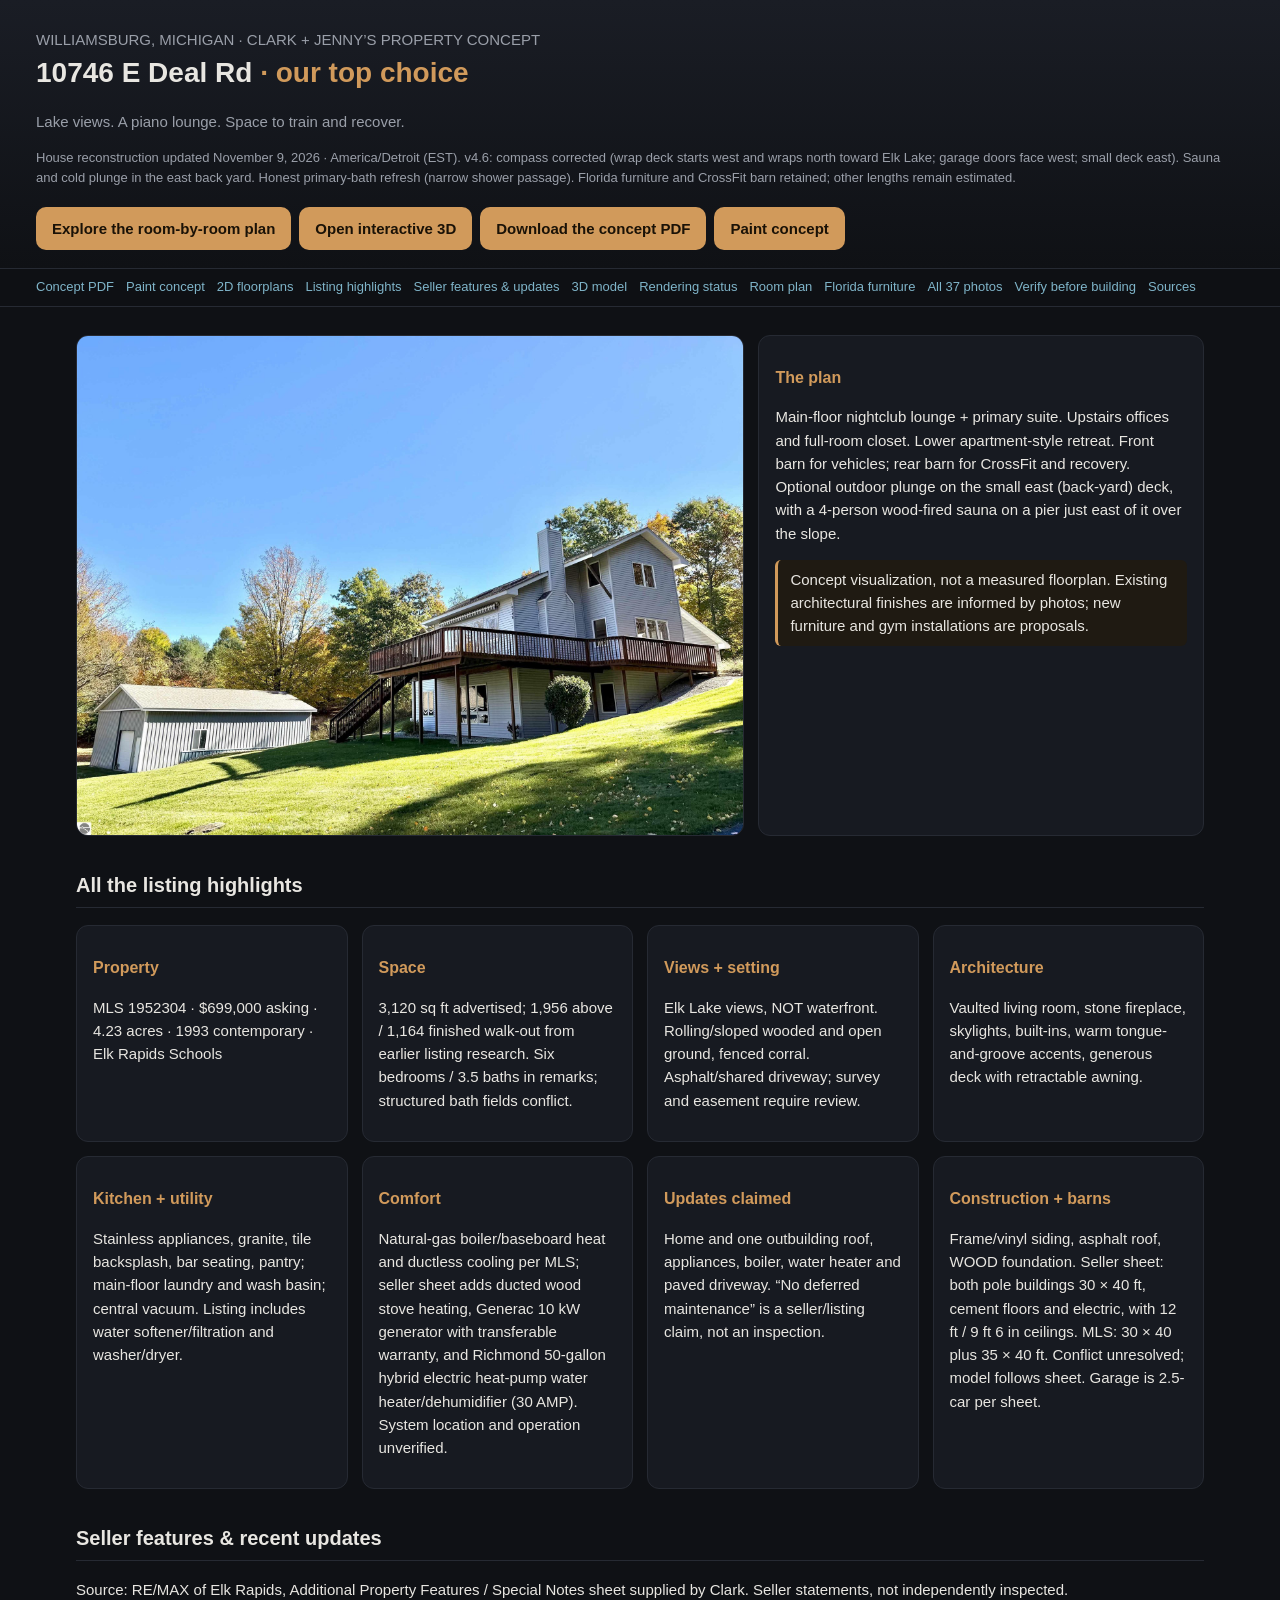
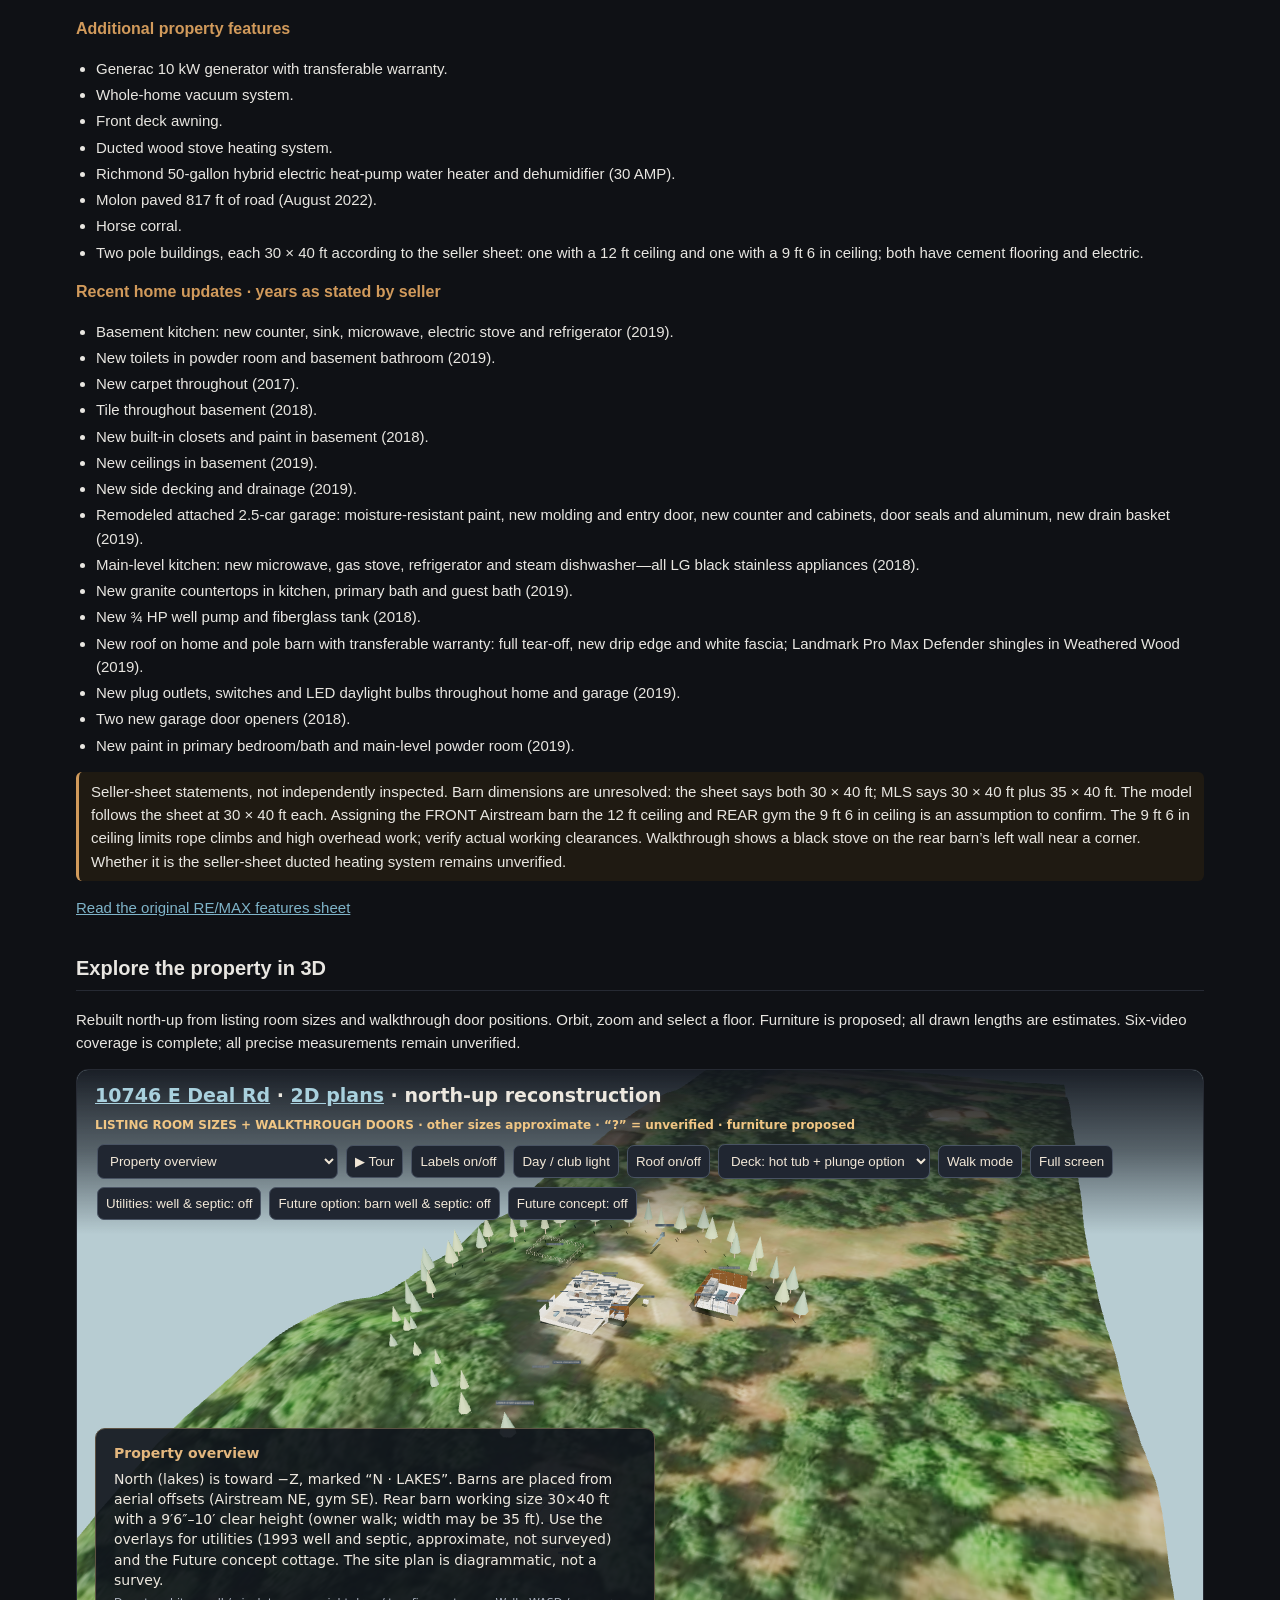
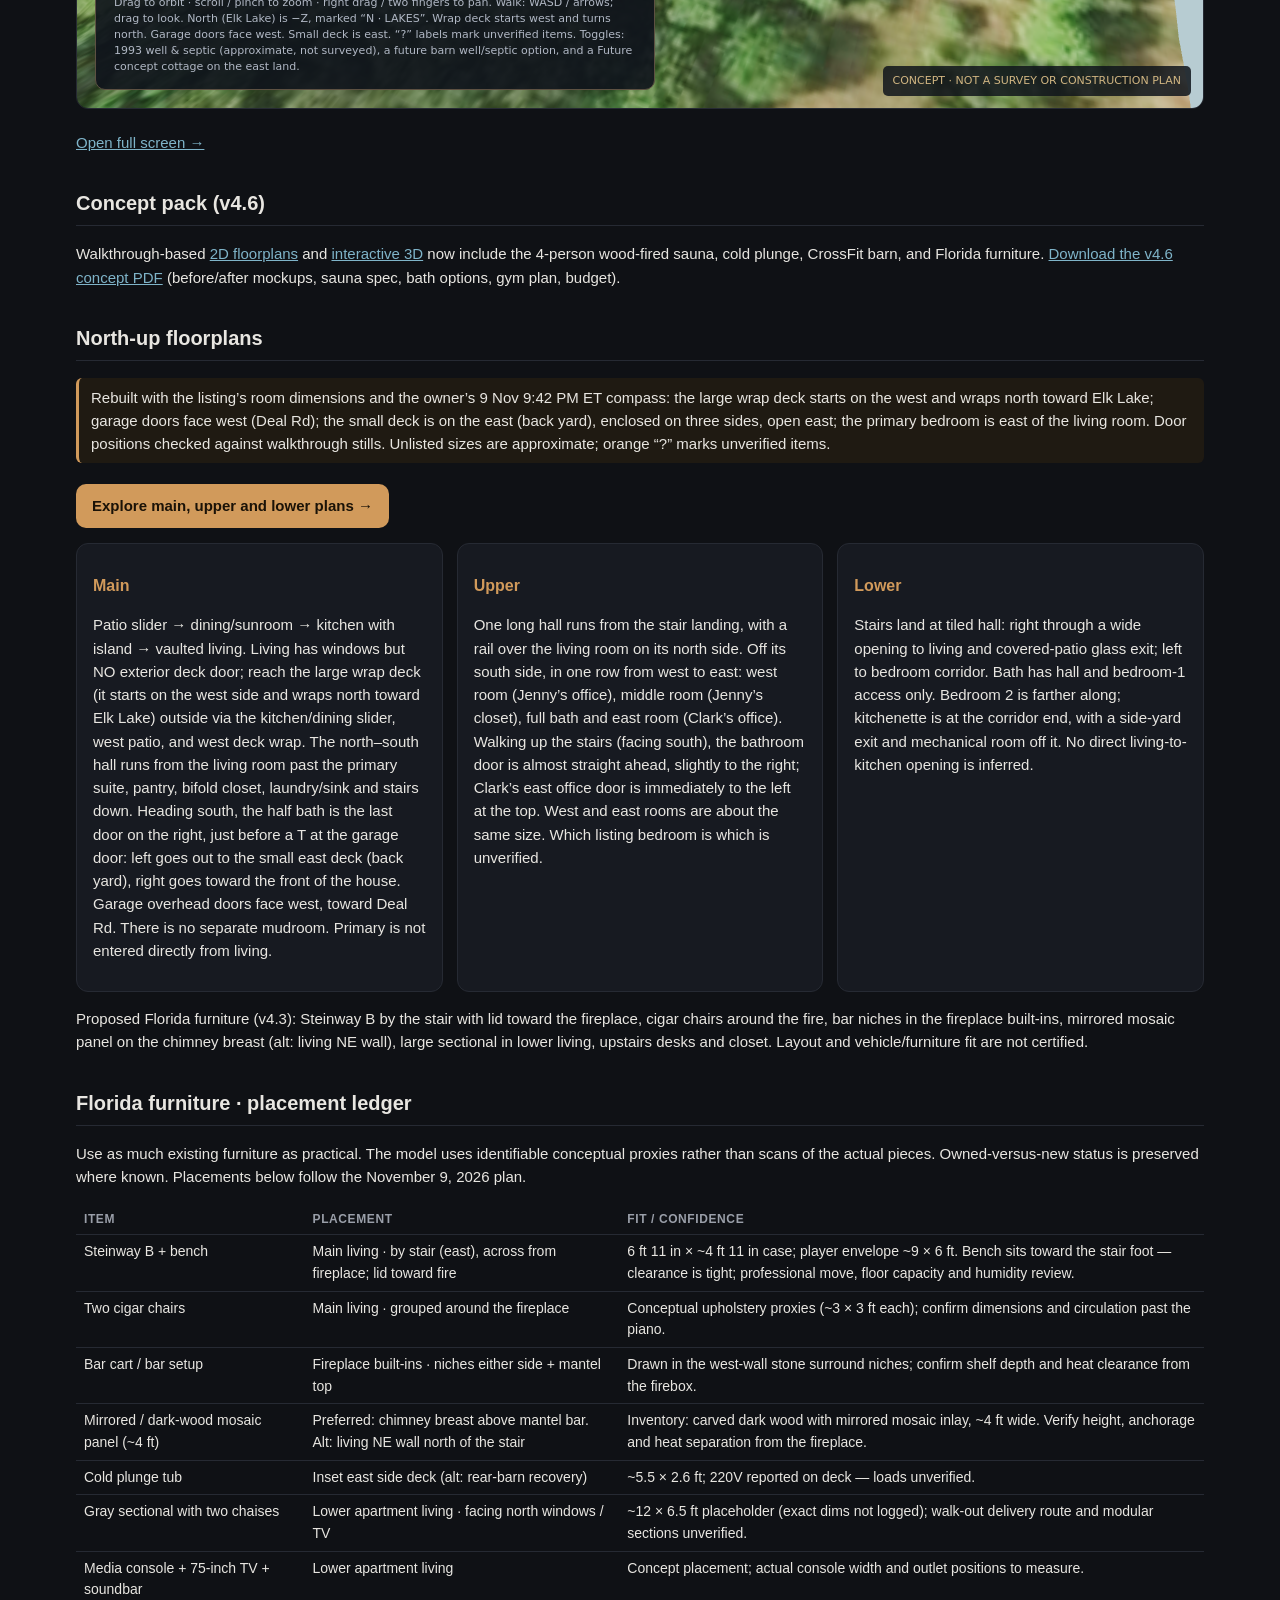
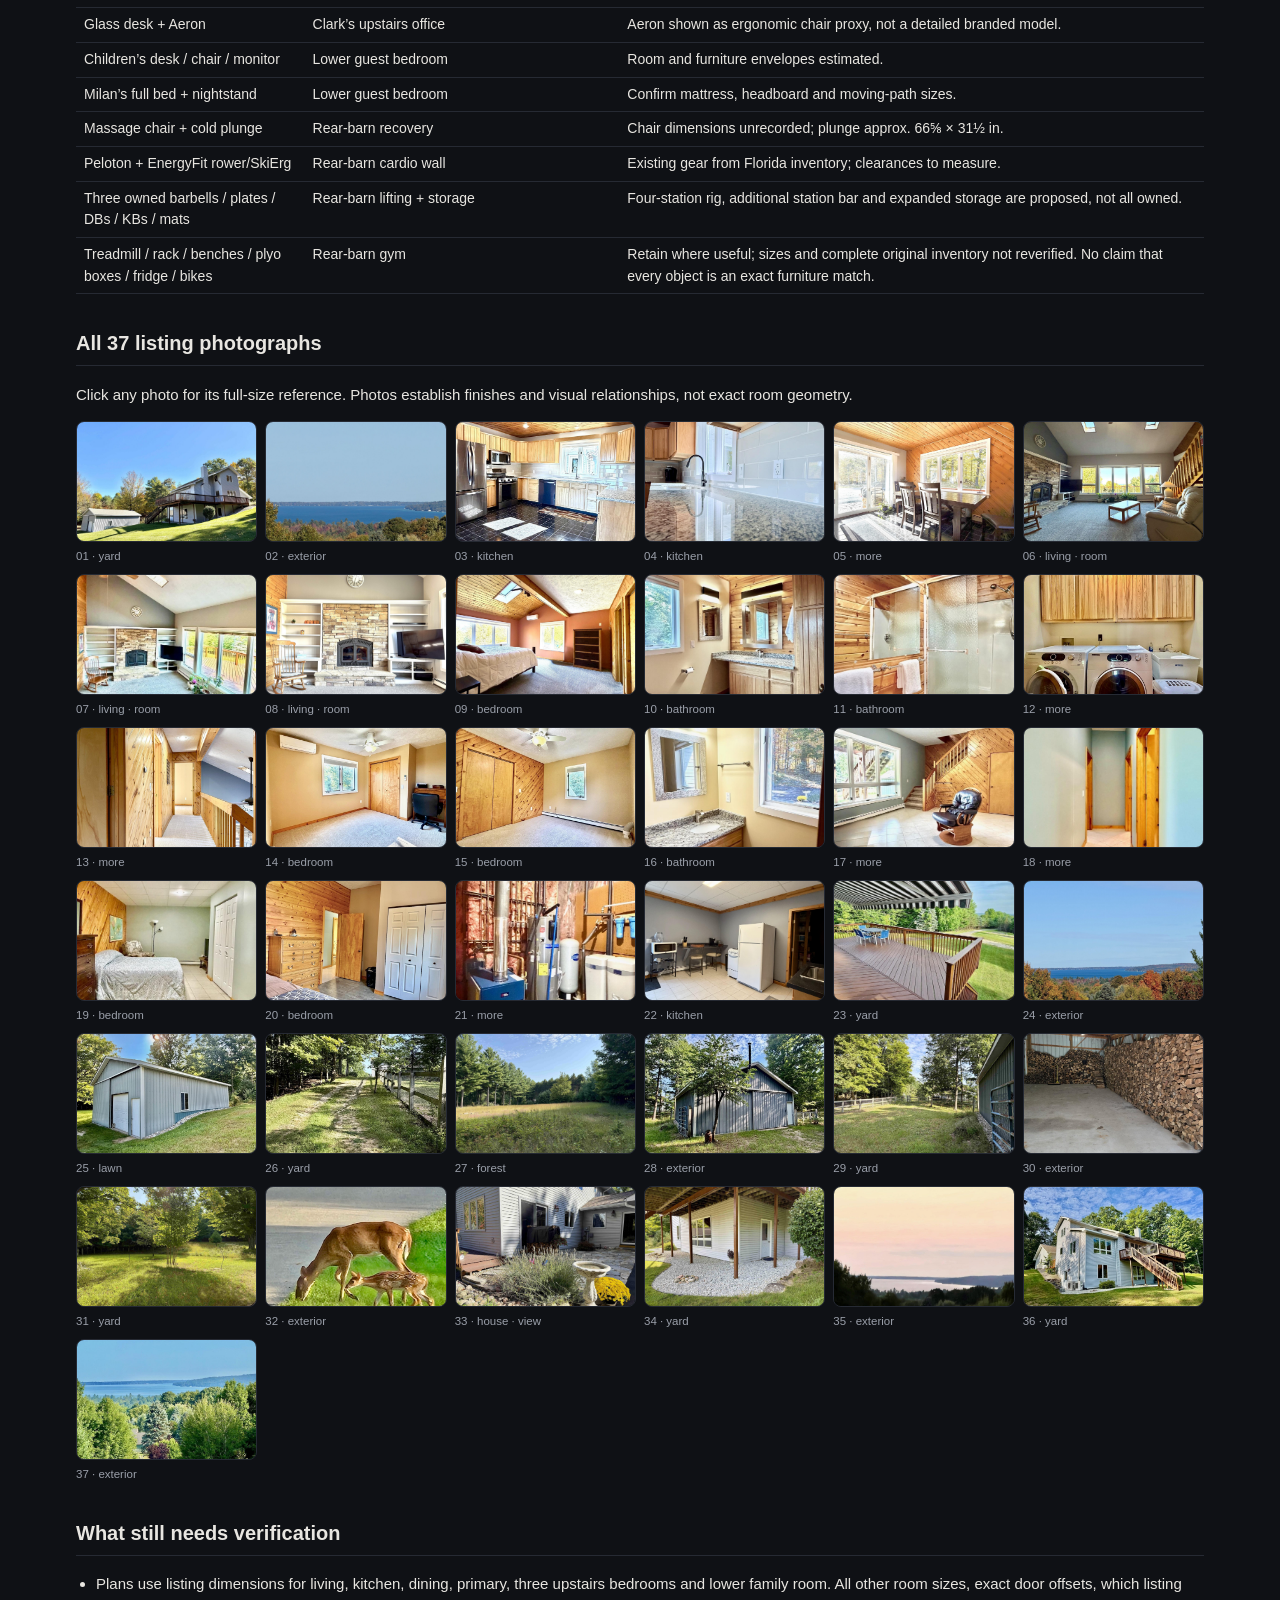
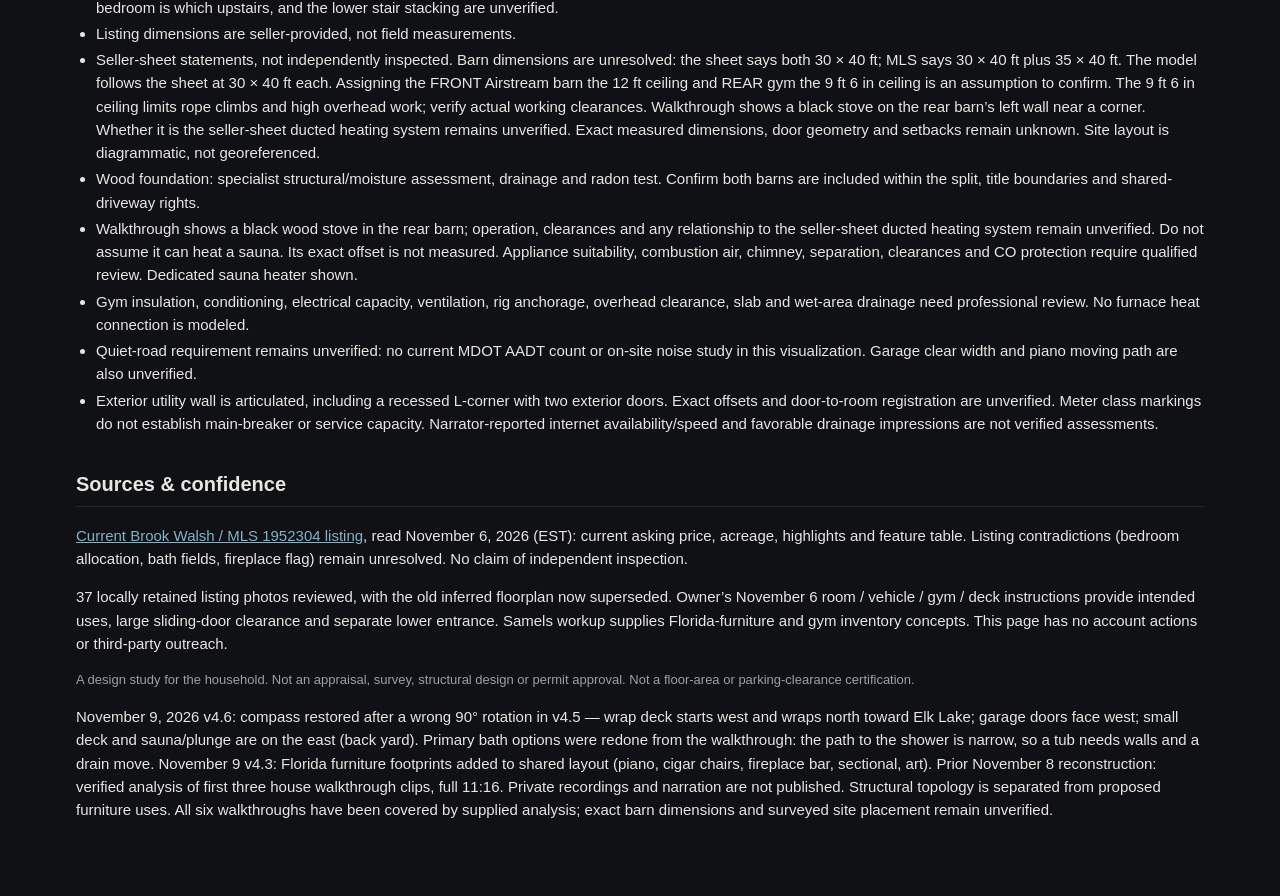
==== commit fa840e8e: "Add paint-concept subpage with whole-house interiors and country-modern exterior Shoji White walls, " ====
--- a/index.html
+++ b/index.html
@@ -23,4 +23,4 @@
 ul{padding-left:20px}li{margin:3px 0}.muted{color:var(--muted);font-size:13px}
 .pc{display:grid;grid-template-columns:1fr 1fr;gap:14px}@media(max-width:800px){.hero,.pc{grid-template-columns:1fr}}
 
-.hero{grid-template-columns:1.5fr 1fr}.rendergrid{display:grid;grid-template-columns:repeat(auto-fit,minmax(350px,1fr));gap:18px}.rendergrid img{width:100%;border-radius:12px}figure{margin:0}figcaption{color:var(--muted);font-size:13px}iframe{width:100%;height:640px;border:1px solid var(--line);border-radius:12px} @media(max-width:700px){header,nav{padding:18px}main{padding:10px 18px}.hero{grid-template-columns:1fr}.rendergrid{grid-template-columns:1fr}}</style></head><body><header><div class="sub">WILLIAMSBURG, MICHIGAN · CLARK + JENNY’S PROPERTY CONCEPT</div><h1>10746 E Deal Rd <span>· our top choice</span></h1><p class="sub">Lake views. A piano lounge. Space to train and recover.</p><p class="muted">House reconstruction updated November 9, 2026 · America/Detroit (EST). v4.6: compass corrected (wrap deck starts west and wraps north toward Elk Lake; garage doors face west; small deck east). Sauna and cold plunge in the east back yard. Honest primary-bath refresh (narrow shower passage). Florida furniture and CrossFit barn retained; other lengths remain estimated.</p><a class="cta" href="#plan">Explore the room-by-room plan</a><a class="cta" href="model.html" id="modelCTA">Open interactive 3D</a><a class="cta" href="10746-Deal-Rd-Concept-v4.6.pdf" id="pdfCTA">Download the concept PDF</a></header><nav><a href="10746-Deal-Rd-Concept-v4.6.pdf">Concept PDF</a><a href="floorplans.html">2D floorplans</a><a href="#facts">Listing highlights</a><a href="#seller-features">Seller features &amp; updates</a><a href="#model">3D model</a><a href="#concepts">Rendering status</a><a href="#plan">Room plan</a><a href="#inventory">Florida furniture</a><a href="#photos">All 37 photos</a><a href="#verify">Verify before building</a><a href="#sources">Sources</a></nav><main><div class="hero"><img alt="Listing rear exterior with deck" src="photos/01_yard.jpg"/><div class="card"><h3>The plan</h3><p>Main-floor nightclub lounge + primary suite. Upstairs offices and full-room closet. Lower apartment-style retreat. Front barn for vehicles; rear barn for CrossFit and recovery. Optional outdoor plunge on the small east (back-yard) deck, with a 4-person wood-fired sauna on a pier just east of it over the slope.</p><p class="warn">Concept visualization, not a measured floorplan. Existing architectural finishes are informed by photos; new furniture and gym installations are proposals.</p></div></div><section id="facts"><h2>All the listing highlights</h2><div class="grid"><div class="card"><h3>Property</h3><p>MLS 1952304 · $699,000 asking · 4.23 acres · 1993 contemporary · Elk Rapids Schools</p></div><div class="card"><h3>Space</h3><p>3,120 sq ft advertised; 1,956 above / 1,164 finished walk-out from earlier listing research. Six bedrooms / 3.5 baths in remarks; structured bath fields conflict.</p></div><div class="card"><h3>Views + setting</h3><p>Elk Lake views, NOT waterfront. Rolling/sloped wooded and open ground, fenced corral. Asphalt/shared driveway; survey and easement require review.</p></div><div class="card"><h3>Architecture</h3><p>Vaulted living room, stone fireplace, skylights, built-ins, warm tongue-and-groove accents, generous deck with retractable awning.</p></div><div class="card"><h3>Kitchen + utility</h3><p>Stainless appliances, granite, tile backsplash, bar seating, pantry; main-floor laundry and wash basin; central vacuum. Listing includes water softener/filtration and washer/dryer.</p></div><div class="card"><h3>Comfort</h3><p>Natural-gas boiler/baseboard heat and ductless cooling per MLS; seller sheet adds ducted wood stove heating, Generac 10 kW generator with transferable warranty, and Richmond 50-gallon hybrid electric heat-pump water heater/dehumidifier (30 AMP). System location and operation unverified.</p></div><div class="card"><h3>Updates claimed</h3><p>Home and one outbuilding roof, appliances, boiler, water heater and paved driveway. “No deferred maintenance” is a seller/listing claim, not an inspection.</p></div><div class="card"><h3>Construction + barns</h3><p>Frame/vinyl siding, asphalt roof, WOOD foundation. Seller sheet: both pole buildings 30 × 40 ft, cement floors and electric, with 12 ft / 9 ft 6 in ceilings. MLS: 30 × 40 plus 35 × 40 ft. Conflict unresolved; model follows sheet. Garage is 2.5-car per sheet.</p></div></div></section><section id="seller-features"><h2>Seller features &amp; recent updates</h2><p>Source: RE/MAX of Elk Rapids, Additional Property Features / Special Notes sheet supplied by Clark. Seller statements, not independently inspected.</p><h3>Additional property features</h3><ul><li>Generac 10 kW generator with transferable warranty.</li><li>Whole-home vacuum system.</li><li>Front deck awning.</li><li>Ducted wood stove heating system.</li><li>Richmond 50-gallon hybrid electric heat-pump water heater and dehumidifier (30 AMP).</li><li>Molon paved 817 ft of road (August 2022).</li><li>Horse corral.</li><li>Two pole buildings, each 30 × 40 ft according to the seller sheet: one with a 12 ft ceiling and one with a 9 ft 6 in ceiling; both have cement flooring and electric.</li></ul><h3>Recent home updates · years as stated by seller</h3><ul><li>Basement kitchen: new counter, sink, microwave, electric stove and refrigerator (2019).</li><li>New toilets in powder room and basement bathroom (2019).</li><li>New carpet throughout (2017).</li><li>Tile throughout basement (2018).</li><li>New built-in closets and paint in basement (2018).</li><li>New ceilings in basement (2019).</li><li>New side decking and drainage (2019).</li><li>Remodeled attached 2.5-car garage: moisture-resistant paint, new molding and entry door, new counter and cabinets, door seals and aluminum, new drain basket (2019).</li><li>Main-level kitchen: new microwave, gas stove, refrigerator and steam dishwasher—all LG black stainless appliances (2018).</li><li>New granite countertops in kitchen, primary bath and guest bath (2019).</li><li>New ¾ HP well pump and fiberglass tank (2018).</li><li>New roof on home and pole barn with transferable warranty: full tear-off, new drip edge and white fascia; Landmark Pro Max Defender shingles in Weathered Wood (2019).</li><li>New plug outlets, switches and LED daylight bulbs throughout home and garage (2019).</li><li>Two new garage door openers (2018).</li><li>New paint in primary bedroom/bath and main-level powder room (2019).</li></ul><p class="warn">Seller-sheet statements, not independently inspected. Barn dimensions are unresolved: the sheet says both 30 × 40 ft; MLS says 30 × 40 ft plus 35 × 40 ft. The model follows the sheet at 30 × 40 ft each. Assigning the FRONT Airstream barn the 12 ft ceiling and REAR gym the 9 ft 6 in ceiling is an assumption to confirm. The 9 ft 6 in ceiling limits rope climbs and high overhead work; verify actual working clearances. Walkthrough shows a black stove on the rear barn’s left wall near a corner. Whether it is the seller-sheet ducted heating system remains unverified.</p><a href="assets/seller_features_sheet.jpg">Read the original RE/MAX features sheet</a></section><section id="model"><h2>Explore the property in 3D</h2><p>Rebuilt north-up from listing room sizes and walkthrough door positions. Orbit, zoom and select a floor. Furniture is proposed; all drawn lengths are estimates. Six-video coverage is complete; all precise measurements remain unverified.</p><iframe loading="lazy" src="model.html" title="Deal Rd interactive concept model"></iframe><p><a href="model.html">Open full screen →</a></p></section><section id="concepts"><h2>Concept pack (v4.6)</h2><p>Walkthrough-based <a href="floorplans.html">2D floorplans</a> and <a href="model.html">interactive 3D</a> now include the 4-person wood-fired sauna, cold plunge, CrossFit barn, and Florida furniture. <a href="10746-Deal-Rd-Concept-v4.6.pdf">Download the v4.6 concept PDF</a> (before/after mockups, sauna spec, bath options, gym plan, budget).</p></section><section id="plan"><h2>North-up floorplans</h2><p class="warn">Rebuilt with the listing’s room dimensions and the owner’s 9 Nov 9:42 PM ET compass: the large wrap deck starts on the west and wraps north toward Elk Lake; garage doors face west (Deal Rd); the small deck is on the east (back yard), enclosed on three sides, open east; the primary bedroom is east of the living room. Door positions checked against walkthrough stills. Unlisted sizes are approximate; orange “?” marks unverified items.</p><p><a class="cta" href="floorplans.html">Explore main, upper and lower plans →</a></p><div class="grid"><div class="card"><h3>Main</h3><p>Patio slider → dining/sunroom → kitchen with island → vaulted living. Living has windows but NO exterior deck door; reach the large wrap deck (it starts on the west side and wraps north toward Elk Lake) outside via the kitchen/dining slider, west patio, and west deck wrap. The north–south hall runs from the living room past the primary suite, pantry, bifold closet, laundry/sink and stairs down. Heading south, the half bath is the last door on the right, just before a T at the garage door: left goes out to the small east deck (back yard), right goes toward the front of the house. Garage overhead doors face west, toward Deal Rd. There is no separate mudroom. Primary is not entered directly from living.</p></div><div class="card"><h3>Upper</h3><p>One long hall runs from the stair landing, with a rail over the living room on its north side. Off its south side, in one row from west to east: west room (Jenny’s office), middle room (Jenny’s closet), full bath and east room (Clark’s office). Walking up the stairs (facing south), the bathroom door is almost straight ahead, slightly to the right; Clark’s east office door is immediately to the left at the top. West and east rooms are about the same size. Which listing bedroom is which is unverified.</p></div><div class="card"><h3>Lower</h3><p>Stairs land at tiled hall: right through a wide opening to living and covered-patio glass exit; left to bedroom corridor. Bath has hall and bedroom-1 access only. Bedroom 2 is farther along; kitchenette is at the corridor end, with a side-yard exit and mechanical room off it. No direct living-to-kitchen opening is inferred.</p></div></div><p>Proposed Florida furniture (v4.3): Steinway B by the stair with lid toward the fireplace, cigar chairs around the fire, bar niches in the fireplace built-ins, mirrored mosaic panel on the chimney breast (alt: living NE wall), large sectional in lower living, upstairs desks and closet. Layout and vehicle/furniture fit are not certified.</p></section><section id="inventory"><h2>Florida furniture · placement ledger</h2><p>Use as much existing furniture as practical. The model uses identifiable conceptual proxies rather than scans of the actual pieces. Owned-versus-new status is preserved where known. Placements below follow the November 9, 2026 plan.</p><table><tr><th>Item</th><th>Placement</th><th>Fit / confidence</th></tr><tr><td>Steinway B + bench</td><td>Main living · by stair (east), across from fireplace; lid toward fire</td><td>6 ft 11 in × ~4 ft 11 in case; player envelope ~9 × 6 ft. Bench sits toward the stair foot — clearance is tight; professional move, floor capacity and humidity review.</td></tr><tr><td>Two cigar chairs</td><td>Main living · grouped around the fireplace</td><td>Conceptual upholstery proxies (~3 × 3 ft each); confirm dimensions and circulation past the piano.</td></tr><tr><td>Bar cart / bar setup</td><td>Fireplace built-ins · niches either side + mantel top</td><td>Drawn in the west-wall stone surround niches; confirm shelf depth and heat clearance from the firebox.</td></tr><tr><td>Mirrored / dark-wood mosaic panel (~4 ft)</td><td>Preferred: chimney breast above mantel bar. Alt: living NE wall north of the stair</td><td>Inventory: carved dark wood with mirrored mosaic inlay, ~4 ft wide. Verify height, anchorage and heat separation from the fireplace.</td></tr><tr><td>Cold plunge tub</td><td>Inset east side deck (alt: rear-barn recovery)</td><td>~5.5 × 2.6 ft; 220V reported on deck — loads unverified.</td></tr><tr><td>Gray sectional with two chaises</td><td>Lower apartment living · facing north windows / TV</td><td>~12 × 6.5 ft placeholder (exact dims not logged); walk-out delivery route and modular sections unverified.</td></tr><tr><td>Media console + 75-inch TV + soundbar</td><td>Lower apartment living</td><td>Concept placement; actual console width and outlet positions to measure.</td></tr><tr><td>Glass desk + Aeron</td><td>Clark’s upstairs office</td><td>Aeron shown as ergonomic chair proxy, not a detailed branded model.</td></tr><tr><td>Children’s desk / chair / monitor</td><td>Lower guest bedroom</td><td>Room and furniture envelopes estimated.</td></tr><tr><td>Milan’s full bed + nightstand</td><td>Lower guest bedroom</td><td>Confirm mattress, headboard and moving-path sizes.</td></tr><tr><td>Massage chair + cold plunge</td><td>Rear-barn recovery</td><td>Chair dimensions unrecorded; plunge approx. 66⅝ × 31½ in.</td></tr><tr><td>Peloton + EnergyFit rower/SkiErg</td><td>Rear-barn cardio wall</td><td>Existing gear from Florida inventory; clearances to measure.</td></tr><tr><td>Three owned barbells / plates / DBs / KBs / mats</td><td>Rear-barn lifting + storage</td><td>Four-station rig, additional station bar and expanded storage are proposed, not all owned.</td></tr><tr><td>Treadmill / rack / benches / plyo boxes / fridge / bikes</td><td>Rear-barn gym</td><td>Retain where useful; sizes and complete original inventory not reverified. No claim that every object is an exact furniture match.</td></tr></table></section><section id="photos"><h2>All 37 listing photographs</h2><p>Click any photo for its full-size reference. Photos establish finishes and visual relationships, not exact room geometry.</p><div class="gal"><figure><a href="photos/01_yard.jpg"><img alt="Listing photo 01 · yard" loading="lazy" src="photos/01_yard.jpg"/></a><figcaption>01 · yard</figcaption></figure><figure><a href="photos/02_exterior.jpg"><img alt="Listing photo 02 · exterior" loading="lazy" src="photos/02_exterior.jpg"/></a><figcaption>02 · exterior</figcaption></figure><figure><a href="photos/03_kitchen.jpg"><img alt="Listing photo 03 · kitchen" loading="lazy" src="photos/03_kitchen.jpg"/></a><figcaption>03 · kitchen</figcaption></figure><figure><a href="photos/04_kitchen.jpg"><img alt="Listing photo 04 · kitchen" loading="lazy" src="photos/04_kitchen.jpg"/></a><figcaption>04 · kitchen</figcaption></figure><figure><a href="photos/05_more.jpg"><img alt="Listing photo 05 · more" loading="lazy" src="photos/05_more.jpg"/></a><figcaption>05 · more</figcaption></figure><figure><a href="photos/06_living_room.jpg"><img alt="Listing photo 06 · living · room" loading="lazy" src="photos/06_living_room.jpg"/></a><figcaption>06 · living · room</figcaption></figure><figure><a href="photos/07_living_room.jpg"><img alt="Listing photo 07 · living · room" loading="lazy" src="photos/07_living_room.jpg"/></a><figcaption>07 · living · room</figcaption></figure><figure><a href="photos/08_living_room.jpg"><img alt="Listing photo 08 · living · room" loading="lazy" src="photos/08_living_room.jpg"/></a><figcaption>08 · living · room</figcaption></figure><figure><a href="photos/09_bedroom.jpg"><img alt="Listing photo 09 · bedroom" loading="lazy" src="photos/09_bedroom.jpg"/></a><figcaption>09 · bedroom</figcaption></figure><figure><a href="photos/10_bathroom.jpg"><img alt="Listing photo 10 · bathroom" loading="lazy" src="photos/10_bathroom.jpg"/></a><figcaption>10 · bathroom</figcaption></figure><figure><a href="photos/11_bathroom.jpg"><img alt="Listing photo 11 · bathroom" loading="lazy" src="photos/11_bathroom.jpg"/></a><figcaption>11 · bathroom</figcaption></figure><figure><a href="photos/12_more.jpg"><img alt="Listing photo 12 · more" loading="lazy" src="photos/12_more.jpg"/></a><figcaption>12 · more</figcaption></figure><figure><a href="photos/13_more.jpg"><img alt="Listing photo 13 · more" loading="lazy" src="photos/13_more.jpg"/></a><figcaption>13 · more</figcaption></figure><figure><a href="photos/14_bedroom.jpg"><img alt="Listing photo 14 · bedroom" loading="lazy" src="photos/14_bedroom.jpg"/></a><figcaption>14 · bedroom</figcaption></figure><figure><a href="photos/15_bedroom.jpg"><img alt="Listing photo 15 · bedroom" loading="lazy" src="photos/15_bedroom.jpg"/></a><figcaption>15 · bedroom</figcaption></figure><figure><a href="photos/16_bathroom.jpg"><img alt="Listing photo 16 · bathroom" loading="lazy" src="photos/16_bathroom.jpg"/></a><figcaption>16 · bathroom</figcaption></figure><figure><a href="photos/17_more.jpg"><img alt="Listing photo 17 · more" loading="lazy" src="photos/17_more.jpg"/></a><figcaption>17 · more</figcaption></figure><figure><a href="photos/18_more.jpg"><img alt="Listing photo 18 · more" loading="lazy" src="photos/18_more.jpg"/></a><figcaption>18 · more</figcaption></figure><figure><a href="photos/19_bedroom.jpg"><img alt="Listing photo 19 · bedroom" loading="lazy" src="photos/19_bedroom.jpg"/></a><figcaption>19 · bedroom</figcaption></figure><figure><a href="photos/20_bedroom.jpg"><img alt="Listing photo 20 · bedroom" loading="lazy" src="photos/20_bedroom.jpg"/></a><figcaption>20 · bedroom</figcaption></figure><figure><a href="photos/21_more.jpg"><img alt="Listing photo 21 · more" loading="lazy" src="photos/21_more.jpg"/></a><figcaption>21 · more</figcaption></figure><figure><a href="photos/22_kitchen.jpg"><img alt="Listing photo 22 · kitchen" loading="lazy" src="photos/22_kitchen.jpg"/></a><figcaption>22 · kitchen</figcaption></figure><figure><a href="photos/23_yard.jpg"><img alt="Listing photo 23 · yard" loading="lazy" src="photos/23_yard.jpg"/></a><figcaption>23 · yard</figcaption></figure><figure><a href="photos/24_exterior.jpg"><img alt="Listing photo 24 · exterior" loading="lazy" src="photos/24_exterior.jpg"/></a><figcaption>24 · exterior</figcaption></figure><figure><a href="photos/25_lawn.jpg"><img alt="Listing photo 25 · lawn" loading="lazy" src="photos/25_lawn.jpg"/></a><figcaption>25 · lawn</figcaption></figure><figure><a href="photos/26_yard.jpg"><img alt="Listing photo 26 · yard" loading="lazy" src="photos/26_yard.jpg"/></a><figcaption>26 · yard</figcaption></figure><figure><a href="photos/27_forest.jpg"><img alt="Listing photo 27 · forest" loading="lazy" src="photos/27_forest.jpg"/></a><figcaption>27 · forest</figcaption></figure><figure><a href="photos/28_exterior.jpg"><img alt="Listing photo 28 · exterior" loading="lazy" src="photos/28_exterior.jpg"/></a><figcaption>28 · exterior</figcaption></figure><figure><a href="photos/29_yard.jpg"><img alt="Listing photo 29 · yard" loading="lazy" src="photos/29_yard.jpg"/></a><figcaption>29 · yard</figcaption></figure><figure><a href="photos/30_exterior.jpg"><img alt="Listing photo 30 · exterior" loading="lazy" src="photos/30_exterior.jpg"/></a><figcaption>30 · exterior</figcaption></figure><figure><a href="photos/31_yard.jpg"><img alt="Listing photo 31 · yard" loading="lazy" src="photos/31_yard.jpg"/></a><figcaption>31 · yard</figcaption></figure><figure><a href="photos/32_exterior.jpg"><img alt="Listing photo 32 · exterior" loading="lazy" src="photos/32_exterior.jpg"/></a><figcaption>32 · exterior</figcaption></figure><figure><a href="photos/33_house_view.jpg"><img alt="Listing photo 33 · house · view" loading="lazy" src="photos/33_house_view.jpg"/></a><figcaption>33 · house · view</figcaption></figure><figure><a href="photos/34_yard.jpg"><img alt="Listing photo 34 · yard" loading="lazy" src="photos/34_yard.jpg"/></a><figcaption>34 · yard</figcaption></figure><figure><a href="photos/35_exterior.jpg"><img alt="Listing photo 35 · exterior" loading="lazy" src="photos/35_exterior.jpg"/></a><figcaption>35 · exterior</figcaption></figure><figure><a href="photos/36_yard.jpg"><img alt="Listing photo 36 · yard" loading="lazy" src="photos/36_yard.jpg"/></a><figcaption>36 · yard</figcaption></figure><figure><a href="photos/37_exterior.jpg"><img alt="Listing photo 37 · exterior" loading="lazy" src="photos/37_exterior.jpg"/></a><figcaption>37 · exterior</figcaption></figure></div></section><section id="verify"><h2>What still needs verification</h2><ul><li>Plans use listing dimensions for living, kitchen, dining, primary, three upstairs bedrooms and lower family room. All other room sizes, exact door offsets, which listing bedroom is which upstairs, and the lower stair stacking are unverified.</li><li>Listing dimensions are seller-provided, not field measurements.</li><li>Seller-sheet statements, not independently inspected. Barn dimensions are unresolved: the sheet says both 30 × 40 ft; MLS says 30 × 40 ft plus 35 × 40 ft. The model follows the sheet at 30 × 40 ft each. Assigning the FRONT Airstream barn the 12 ft ceiling and REAR gym the 9 ft 6 in ceiling is an assumption to confirm. The 9 ft 6 in ceiling limits rope climbs and high overhead work; verify actual working clearances. Walkthrough shows a black stove on the rear barn’s left wall near a corner. Whether it is the seller-sheet ducted heating system remains unverified. Exact measured dimensions, door geometry and setbacks remain unknown. Site layout is diagrammatic, not georeferenced.</li><li>Wood foundation: specialist structural/moisture assessment, drainage and radon test. Confirm both barns are included within the split, title boundaries and shared-driveway rights.</li><li>Walkthrough shows a black wood stove in the rear barn; operation, clearances and any relationship to the seller-sheet ducted heating system remain unverified. Do not assume it can heat a sauna. Its exact offset is not measured. Appliance suitability, combustion air, chimney, separation, clearances and CO protection require qualified review. Dedicated sauna heater shown.</li><li>Gym insulation, conditioning, electrical capacity, ventilation, rig anchorage, overhead clearance, slab and wet-area drainage need professional review. No furnace heat connection is modeled.</li><li>Quiet-road requirement remains unverified: no current MDOT AADT count or on-site noise study in this visualization. Garage clear width and piano moving path are also unverified.</li><li>Exterior utility wall is articulated, including a recessed L-corner with two exterior doors. Exact offsets and door-to-room registration are unverified. Meter class markings do not establish main-breaker or service capacity. Narrator-reported internet availability/speed and favorable drainage impressions are not verified assessments.</li></ul></section><section id="sources"><h2>Sources &amp; confidence</h2><p><a href="https://www.brookwalsh.com/listing/1952304-10746-e-deal-road-williamsburg-mi-49690/">Current Brook Walsh / MLS 1952304 listing</a>, read November 6, 2026 (EST): current asking price, acreage, highlights and feature table. Listing contradictions (bedroom allocation, bath fields, fireplace flag) remain unresolved. No claim of independent inspection.</p><p>37 locally retained listing photos reviewed, with the old inferred floorplan now superseded. Owner’s November 6 room / vehicle / gym / deck instructions provide intended uses, large sliding-door clearance and separate lower entrance. Samels workup supplies Florida-furniture and gym inventory concepts. This page has no account actions or third-party outreach.</p><p class="muted">A design study for the household. Not an appraisal, survey, structural design or permit approval. Not a floor-area or parking-clearance certification.</p><p>November 9, 2026 v4.6: compass restored after a wrong 90° rotation in v4.5 — wrap deck starts west and wraps north toward Elk Lake; garage doors face west; small deck and sauna/plunge are on the east (back yard). Primary bath options were redone from the walkthrough: the path to the shower is narrow, so a tub needs walls and a drain move. November 9 v4.3: Florida furniture footprints added to shared layout (piano, cigar chairs, fireplace bar, sectional, art). Prior November 8 reconstruction: verified analysis of first three house walkthrough clips, full 11:16. Private recordings and narration are not published. Structural topology is separated from proposed furniture uses. All six walkthroughs have been covered by supplied analysis; exact barn dimensions and surveyed site placement remain unverified.</p></section></main></body></html>+.hero{grid-template-columns:1.5fr 1fr}.rendergrid{display:grid;grid-template-columns:repeat(auto-fit,minmax(350px,1fr));gap:18px}.rendergrid img{width:100%;border-radius:12px}figure{margin:0}figcaption{color:var(--muted);font-size:13px}iframe{width:100%;height:640px;border:1px solid var(--line);border-radius:12px} @media(max-width:700px){header,nav{padding:18px}main{padding:10px 18px}.hero{grid-template-columns:1fr}.rendergrid{grid-template-columns:1fr}}</style></head><body><header><div class="sub">WILLIAMSBURG, MICHIGAN · CLARK + JENNY’S PROPERTY CONCEPT</div><h1>10746 E Deal Rd <span>· our top choice</span></h1><p class="sub">Lake views. A piano lounge. Space to train and recover.</p><p class="muted">House reconstruction updated November 9, 2026 · America/Detroit (EST). v4.6: compass corrected (wrap deck starts west and wraps north toward Elk Lake; garage doors face west; small deck east). Sauna and cold plunge in the east back yard. Honest primary-bath refresh (narrow shower passage). Florida furniture and CrossFit barn retained; other lengths remain estimated.</p><a class="cta" href="#plan">Explore the room-by-room plan</a><a class="cta" href="model.html" id="modelCTA">Open interactive 3D</a><a class="cta" href="10746-Deal-Rd-Concept-v4.6.pdf" id="pdfCTA">Download the concept PDF</a><a class="cta" href="paint-concept/">Paint concept</a></header><nav><a href="10746-Deal-Rd-Concept-v4.6.pdf">Concept PDF</a><a href="paint-concept/">Paint concept</a><a href="floorplans.html">2D floorplans</a><a href="#facts">Listing highlights</a><a href="#seller-features">Seller features &amp; updates</a><a href="#model">3D model</a><a href="#concepts">Rendering status</a><a href="#plan">Room plan</a><a href="#inventory">Florida furniture</a><a href="#photos">All 37 photos</a><a href="#verify">Verify before building</a><a href="#sources">Sources</a></nav><main><div class="hero"><img alt="Listing rear exterior with deck" src="photos/01_yard.jpg"/><div class="card"><h3>The plan</h3><p>Main-floor nightclub lounge + primary suite. Upstairs offices and full-room closet. Lower apartment-style retreat. Front barn for vehicles; rear barn for CrossFit and recovery. Optional outdoor plunge on the small east (back-yard) deck, with a 4-person wood-fired sauna on a pier just east of it over the slope.</p><p class="warn">Concept visualization, not a measured floorplan. Existing architectural finishes are informed by photos; new furniture and gym installations are proposals.</p></div></div><section id="facts"><h2>All the listing highlights</h2><div class="grid"><div class="card"><h3>Property</h3><p>MLS 1952304 · $699,000 asking · 4.23 acres · 1993 contemporary · Elk Rapids Schools</p></div><div class="card"><h3>Space</h3><p>3,120 sq ft advertised; 1,956 above / 1,164 finished walk-out from earlier listing research. Six bedrooms / 3.5 baths in remarks; structured bath fields conflict.</p></div><div class="card"><h3>Views + setting</h3><p>Elk Lake views, NOT waterfront. Rolling/sloped wooded and open ground, fenced corral. Asphalt/shared driveway; survey and easement require review.</p></div><div class="card"><h3>Architecture</h3><p>Vaulted living room, stone fireplace, skylights, built-ins, warm tongue-and-groove accents, generous deck with retractable awning.</p></div><div class="card"><h3>Kitchen + utility</h3><p>Stainless appliances, granite, tile backsplash, bar seating, pantry; main-floor laundry and wash basin; central vacuum. Listing includes water softener/filtration and washer/dryer.</p></div><div class="card"><h3>Comfort</h3><p>Natural-gas boiler/baseboard heat and ductless cooling per MLS; seller sheet adds ducted wood stove heating, Generac 10 kW generator with transferable warranty, and Richmond 50-gallon hybrid electric heat-pump water heater/dehumidifier (30 AMP). System location and operation unverified.</p></div><div class="card"><h3>Updates claimed</h3><p>Home and one outbuilding roof, appliances, boiler, water heater and paved driveway. “No deferred maintenance” is a seller/listing claim, not an inspection.</p></div><div class="card"><h3>Construction + barns</h3><p>Frame/vinyl siding, asphalt roof, WOOD foundation. Seller sheet: both pole buildings 30 × 40 ft, cement floors and electric, with 12 ft / 9 ft 6 in ceilings. MLS: 30 × 40 plus 35 × 40 ft. Conflict unresolved; model follows sheet. Garage is 2.5-car per sheet.</p></div></div></section><section id="seller-features"><h2>Seller features &amp; recent updates</h2><p>Source: RE/MAX of Elk Rapids, Additional Property Features / Special Notes sheet supplied by Clark. Seller statements, not independently inspected.</p><h3>Additional property features</h3><ul><li>Generac 10 kW generator with transferable warranty.</li><li>Whole-home vacuum system.</li><li>Front deck awning.</li><li>Ducted wood stove heating system.</li><li>Richmond 50-gallon hybrid electric heat-pump water heater and dehumidifier (30 AMP).</li><li>Molon paved 817 ft of road (August 2022).</li><li>Horse corral.</li><li>Two pole buildings, each 30 × 40 ft according to the seller sheet: one with a 12 ft ceiling and one with a 9 ft 6 in ceiling; both have cement flooring and electric.</li></ul><h3>Recent home updates · years as stated by seller</h3><ul><li>Basement kitchen: new counter, sink, microwave, electric stove and refrigerator (2019).</li><li>New toilets in powder room and basement bathroom (2019).</li><li>New carpet throughout (2017).</li><li>Tile throughout basement (2018).</li><li>New built-in closets and paint in basement (2018).</li><li>New ceilings in basement (2019).</li><li>New side decking and drainage (2019).</li><li>Remodeled attached 2.5-car garage: moisture-resistant paint, new molding and entry door, new counter and cabinets, door seals and aluminum, new drain basket (2019).</li><li>Main-level kitchen: new microwave, gas stove, refrigerator and steam dishwasher—all LG black stainless appliances (2018).</li><li>New granite countertops in kitchen, primary bath and guest bath (2019).</li><li>New ¾ HP well pump and fiberglass tank (2018).</li><li>New roof on home and pole barn with transferable warranty: full tear-off, new drip edge and white fascia; Landmark Pro Max Defender shingles in Weathered Wood (2019).</li><li>New plug outlets, switches and LED daylight bulbs throughout home and garage (2019).</li><li>Two new garage door openers (2018).</li><li>New paint in primary bedroom/bath and main-level powder room (2019).</li></ul><p class="warn">Seller-sheet statements, not independently inspected. Barn dimensions are unresolved: the sheet says both 30 × 40 ft; MLS says 30 × 40 ft plus 35 × 40 ft. The model follows the sheet at 30 × 40 ft each. Assigning the FRONT Airstream barn the 12 ft ceiling and REAR gym the 9 ft 6 in ceiling is an assumption to confirm. The 9 ft 6 in ceiling limits rope climbs and high overhead work; verify actual working clearances. Walkthrough shows a black stove on the rear barn’s left wall near a corner. Whether it is the seller-sheet ducted heating system remains unverified.</p><a href="assets/seller_features_sheet.jpg">Read the original RE/MAX features sheet</a></section><section id="model"><h2>Explore the property in 3D</h2><p>Rebuilt north-up from listing room sizes and walkthrough door positions. Orbit, zoom and select a floor. Furniture is proposed; all drawn lengths are estimates. Six-video coverage is complete; all precise measurements remain unverified.</p><iframe loading="lazy" src="model.html" title="Deal Rd interactive concept model"></iframe><p><a href="model.html">Open full screen →</a></p></section><section id="concepts"><h2>Concept pack (v4.6)</h2><p>Walkthrough-based <a href="floorplans.html">2D floorplans</a> and <a href="model.html">interactive 3D</a> now include the 4-person wood-fired sauna, cold plunge, CrossFit barn, and Florida furniture. <a href="10746-Deal-Rd-Concept-v4.6.pdf">Download the v4.6 concept PDF</a> (before/after mockups, sauna spec, bath options, gym plan, budget).</p></section><section id="plan"><h2>North-up floorplans</h2><p class="warn">Rebuilt with the listing’s room dimensions and the owner’s 9 Nov 9:42 PM ET compass: the large wrap deck starts on the west and wraps north toward Elk Lake; garage doors face west (Deal Rd); the small deck is on the east (back yard), enclosed on three sides, open east; the primary bedroom is east of the living room. Door positions checked against walkthrough stills. Unlisted sizes are approximate; orange “?” marks unverified items.</p><p><a class="cta" href="floorplans.html">Explore main, upper and lower plans →</a></p><div class="grid"><div class="card"><h3>Main</h3><p>Patio slider → dining/sunroom → kitchen with island → vaulted living. Living has windows but NO exterior deck door; reach the large wrap deck (it starts on the west side and wraps north toward Elk Lake) outside via the kitchen/dining slider, west patio, and west deck wrap. The north–south hall runs from the living room past the primary suite, pantry, bifold closet, laundry/sink and stairs down. Heading south, the half bath is the last door on the right, just before a T at the garage door: left goes out to the small east deck (back yard), right goes toward the front of the house. Garage overhead doors face west, toward Deal Rd. There is no separate mudroom. Primary is not entered directly from living.</p></div><div class="card"><h3>Upper</h3><p>One long hall runs from the stair landing, with a rail over the living room on its north side. Off its south side, in one row from west to east: west room (Jenny’s office), middle room (Jenny’s closet), full bath and east room (Clark’s office). Walking up the stairs (facing south), the bathroom door is almost straight ahead, slightly to the right; Clark’s east office door is immediately to the left at the top. West and east rooms are about the same size. Which listing bedroom is which is unverified.</p></div><div class="card"><h3>Lower</h3><p>Stairs land at tiled hall: right through a wide opening to living and covered-patio glass exit; left to bedroom corridor. Bath has hall and bedroom-1 access only. Bedroom 2 is farther along; kitchenette is at the corridor end, with a side-yard exit and mechanical room off it. No direct living-to-kitchen opening is inferred.</p></div></div><p>Proposed Florida furniture (v4.3): Steinway B by the stair with lid toward the fireplace, cigar chairs around the fire, bar niches in the fireplace built-ins, mirrored mosaic panel on the chimney breast (alt: living NE wall), large sectional in lower living, upstairs desks and closet. Layout and vehicle/furniture fit are not certified.</p></section><section id="inventory"><h2>Florida furniture · placement ledger</h2><p>Use as much existing furniture as practical. The model uses identifiable conceptual proxies rather than scans of the actual pieces. Owned-versus-new status is preserved where known. Placements below follow the November 9, 2026 plan.</p><table><tr><th>Item</th><th>Placement</th><th>Fit / confidence</th></tr><tr><td>Steinway B + bench</td><td>Main living · by stair (east), across from fireplace; lid toward fire</td><td>6 ft 11 in × ~4 ft 11 in case; player envelope ~9 × 6 ft. Bench sits toward the stair foot — clearance is tight; professional move, floor capacity and humidity review.</td></tr><tr><td>Two cigar chairs</td><td>Main living · grouped around the fireplace</td><td>Conceptual upholstery proxies (~3 × 3 ft each); confirm dimensions and circulation past the piano.</td></tr><tr><td>Bar cart / bar setup</td><td>Fireplace built-ins · niches either side + mantel top</td><td>Drawn in the west-wall stone surround niches; confirm shelf depth and heat clearance from the firebox.</td></tr><tr><td>Mirrored / dark-wood mosaic panel (~4 ft)</td><td>Preferred: chimney breast above mantel bar. Alt: living NE wall north of the stair</td><td>Inventory: carved dark wood with mirrored mosaic inlay, ~4 ft wide. Verify height, anchorage and heat separation from the fireplace.</td></tr><tr><td>Cold plunge tub</td><td>Inset east side deck (alt: rear-barn recovery)</td><td>~5.5 × 2.6 ft; 220V reported on deck — loads unverified.</td></tr><tr><td>Gray sectional with two chaises</td><td>Lower apartment living · facing north windows / TV</td><td>~12 × 6.5 ft placeholder (exact dims not logged); walk-out delivery route and modular sections unverified.</td></tr><tr><td>Media console + 75-inch TV + soundbar</td><td>Lower apartment living</td><td>Concept placement; actual console width and outlet positions to measure.</td></tr><tr><td>Glass desk + Aeron</td><td>Clark’s upstairs office</td><td>Aeron shown as ergonomic chair proxy, not a detailed branded model.</td></tr><tr><td>Children’s desk / chair / monitor</td><td>Lower guest bedroom</td><td>Room and furniture envelopes estimated.</td></tr><tr><td>Milan’s full bed + nightstand</td><td>Lower guest bedroom</td><td>Confirm mattress, headboard and moving-path sizes.</td></tr><tr><td>Massage chair + cold plunge</td><td>Rear-barn recovery</td><td>Chair dimensions unrecorded; plunge approx. 66⅝ × 31½ in.</td></tr><tr><td>Peloton + EnergyFit rower/SkiErg</td><td>Rear-barn cardio wall</td><td>Existing gear from Florida inventory; clearances to measure.</td></tr><tr><td>Three owned barbells / plates / DBs / KBs / mats</td><td>Rear-barn lifting + storage</td><td>Four-station rig, additional station bar and expanded storage are proposed, not all owned.</td></tr><tr><td>Treadmill / rack / benches / plyo boxes / fridge / bikes</td><td>Rear-barn gym</td><td>Retain where useful; sizes and complete original inventory not reverified. No claim that every object is an exact furniture match.</td></tr></table></section><section id="photos"><h2>All 37 listing photographs</h2><p>Click any photo for its full-size reference. Photos establish finishes and visual relationships, not exact room geometry.</p><div class="gal"><figure><a href="photos/01_yard.jpg"><img alt="Listing photo 01 · yard" loading="lazy" src="photos/01_yard.jpg"/></a><figcaption>01 · yard</figcaption></figure><figure><a href="photos/02_exterior.jpg"><img alt="Listing photo 02 · exterior" loading="lazy" src="photos/02_exterior.jpg"/></a><figcaption>02 · exterior</figcaption></figure><figure><a href="photos/03_kitchen.jpg"><img alt="Listing photo 03 · kitchen" loading="lazy" src="photos/03_kitchen.jpg"/></a><figcaption>03 · kitchen</figcaption></figure><figure><a href="photos/04_kitchen.jpg"><img alt="Listing photo 04 · kitchen" loading="lazy" src="photos/04_kitchen.jpg"/></a><figcaption>04 · kitchen</figcaption></figure><figure><a href="photos/05_more.jpg"><img alt="Listing photo 05 · more" loading="lazy" src="photos/05_more.jpg"/></a><figcaption>05 · more</figcaption></figure><figure><a href="photos/06_living_room.jpg"><img alt="Listing photo 06 · living · room" loading="lazy" src="photos/06_living_room.jpg"/></a><figcaption>06 · living · room</figcaption></figure><figure><a href="photos/07_living_room.jpg"><img alt="Listing photo 07 · living · room" loading="lazy" src="photos/07_living_room.jpg"/></a><figcaption>07 · living · room</figcaption></figure><figure><a href="photos/08_living_room.jpg"><img alt="Listing photo 08 · living · room" loading="lazy" src="photos/08_living_room.jpg"/></a><figcaption>08 · living · room</figcaption></figure><figure><a href="photos/09_bedroom.jpg"><img alt="Listing photo 09 · bedroom" loading="lazy" src="photos/09_bedroom.jpg"/></a><figcaption>09 · bedroom</figcaption></figure><figure><a href="photos/10_bathroom.jpg"><img alt="Listing photo 10 · bathroom" loading="lazy" src="photos/10_bathroom.jpg"/></a><figcaption>10 · bathroom</figcaption></figure><figure><a href="photos/11_bathroom.jpg"><img alt="Listing photo 11 · bathroom" loading="lazy" src="photos/11_bathroom.jpg"/></a><figcaption>11 · bathroom</figcaption></figure><figure><a href="photos/12_more.jpg"><img alt="Listing photo 12 · more" loading="lazy" src="photos/12_more.jpg"/></a><figcaption>12 · more</figcaption></figure><figure><a href="photos/13_more.jpg"><img alt="Listing photo 13 · more" loading="lazy" src="photos/13_more.jpg"/></a><figcaption>13 · more</figcaption></figure><figure><a href="photos/14_bedroom.jpg"><img alt="Listing photo 14 · bedroom" loading="lazy" src="photos/14_bedroom.jpg"/></a><figcaption>14 · bedroom</figcaption></figure><figure><a href="photos/15_bedroom.jpg"><img alt="Listing photo 15 · bedroom" loading="lazy" src="photos/15_bedroom.jpg"/></a><figcaption>15 · bedroom</figcaption></figure><figure><a href="photos/16_bathroom.jpg"><img alt="Listing photo 16 · bathroom" loading="lazy" src="photos/16_bathroom.jpg"/></a><figcaption>16 · bathroom</figcaption></figure><figure><a href="photos/17_more.jpg"><img alt="Listing photo 17 · more" loading="lazy" src="photos/17_more.jpg"/></a><figcaption>17 · more</figcaption></figure><figure><a href="photos/18_more.jpg"><img alt="Listing photo 18 · more" loading="lazy" src="photos/18_more.jpg"/></a><figcaption>18 · more</figcaption></figure><figure><a href="photos/19_bedroom.jpg"><img alt="Listing photo 19 · bedroom" loading="lazy" src="photos/19_bedroom.jpg"/></a><figcaption>19 · bedroom</figcaption></figure><figure><a href="photos/20_bedroom.jpg"><img alt="Listing photo 20 · bedroom" loading="lazy" src="photos/20_bedroom.jpg"/></a><figcaption>20 · bedroom</figcaption></figure><figure><a href="photos/21_more.jpg"><img alt="Listing photo 21 · more" loading="lazy" src="photos/21_more.jpg"/></a><figcaption>21 · more</figcaption></figure><figure><a href="photos/22_kitchen.jpg"><img alt="Listing photo 22 · kitchen" loading="lazy" src="photos/22_kitchen.jpg"/></a><figcaption>22 · kitchen</figcaption></figure><figure><a href="photos/23_yard.jpg"><img alt="Listing photo 23 · yard" loading="lazy" src="photos/23_yard.jpg"/></a><figcaption>23 · yard</figcaption></figure><figure><a href="photos/24_exterior.jpg"><img alt="Listing photo 24 · exterior" loading="lazy" src="photos/24_exterior.jpg"/></a><figcaption>24 · exterior</figcaption></figure><figure><a href="photos/25_lawn.jpg"><img alt="Listing photo 25 · lawn" loading="lazy" src="photos/25_lawn.jpg"/></a><figcaption>25 · lawn</figcaption></figure><figure><a href="photos/26_yard.jpg"><img alt="Listing photo 26 · yard" loading="lazy" src="photos/26_yard.jpg"/></a><figcaption>26 · yard</figcaption></figure><figure><a href="photos/27_forest.jpg"><img alt="Listing photo 27 · forest" loading="lazy" src="photos/27_forest.jpg"/></a><figcaption>27 · forest</figcaption></figure><figure><a href="photos/28_exterior.jpg"><img alt="Listing photo 28 · exterior" loading="lazy" src="photos/28_exterior.jpg"/></a><figcaption>28 · exterior</figcaption></figure><figure><a href="photos/29_yard.jpg"><img alt="Listing photo 29 · yard" loading="lazy" src="photos/29_yard.jpg"/></a><figcaption>29 · yard</figcaption></figure><figure><a href="photos/30_exterior.jpg"><img alt="Listing photo 30 · exterior" loading="lazy" src="photos/30_exterior.jpg"/></a><figcaption>30 · exterior</figcaption></figure><figure><a href="photos/31_yard.jpg"><img alt="Listing photo 31 · yard" loading="lazy" src="photos/31_yard.jpg"/></a><figcaption>31 · yard</figcaption></figure><figure><a href="photos/32_exterior.jpg"><img alt="Listing photo 32 · exterior" loading="lazy" src="photos/32_exterior.jpg"/></a><figcaption>32 · exterior</figcaption></figure><figure><a href="photos/33_house_view.jpg"><img alt="Listing photo 33 · house · view" loading="lazy" src="photos/33_house_view.jpg"/></a><figcaption>33 · house · view</figcaption></figure><figure><a href="photos/34_yard.jpg"><img alt="Listing photo 34 · yard" loading="lazy" src="photos/34_yard.jpg"/></a><figcaption>34 · yard</figcaption></figure><figure><a href="photos/35_exterior.jpg"><img alt="Listing photo 35 · exterior" loading="lazy" src="photos/35_exterior.jpg"/></a><figcaption>35 · exterior</figcaption></figure><figure><a href="photos/36_yard.jpg"><img alt="Listing photo 36 · yard" loading="lazy" src="photos/36_yard.jpg"/></a><figcaption>36 · yard</figcaption></figure><figure><a href="photos/37_exterior.jpg"><img alt="Listing photo 37 · exterior" loading="lazy" src="photos/37_exterior.jpg"/></a><figcaption>37 · exterior</figcaption></figure></div></section><section id="verify"><h2>What still needs verification</h2><ul><li>Plans use listing dimensions for living, kitchen, dining, primary, three upstairs bedrooms and lower family room. All other room sizes, exact door offsets, which listing bedroom is which upstairs, and the lower stair stacking are unverified.</li><li>Listing dimensions are seller-provided, not field measurements.</li><li>Seller-sheet statements, not independently inspected. Barn dimensions are unresolved: the sheet says both 30 × 40 ft; MLS says 30 × 40 ft plus 35 × 40 ft. The model follows the sheet at 30 × 40 ft each. Assigning the FRONT Airstream barn the 12 ft ceiling and REAR gym the 9 ft 6 in ceiling is an assumption to confirm. The 9 ft 6 in ceiling limits rope climbs and high overhead work; verify actual working clearances. Walkthrough shows a black stove on the rear barn’s left wall near a corner. Whether it is the seller-sheet ducted heating system remains unverified. Exact measured dimensions, door geometry and setbacks remain unknown. Site layout is diagrammatic, not georeferenced.</li><li>Wood foundation: specialist structural/moisture assessment, drainage and radon test. Confirm both barns are included within the split, title boundaries and shared-driveway rights.</li><li>Walkthrough shows a black wood stove in the rear barn; operation, clearances and any relationship to the seller-sheet ducted heating system remain unverified. Do not assume it can heat a sauna. Its exact offset is not measured. Appliance suitability, combustion air, chimney, separation, clearances and CO protection require qualified review. Dedicated sauna heater shown.</li><li>Gym insulation, conditioning, electrical capacity, ventilation, rig anchorage, overhead clearance, slab and wet-area drainage need professional review. No furnace heat connection is modeled.</li><li>Quiet-road requirement remains unverified: no current MDOT AADT count or on-site noise study in this visualization. Garage clear width and piano moving path are also unverified.</li><li>Exterior utility wall is articulated, including a recessed L-corner with two exterior doors. Exact offsets and door-to-room registration are unverified. Meter class markings do not establish main-breaker or service capacity. Narrator-reported internet availability/speed and favorable drainage impressions are not verified assessments.</li></ul></section><section id="sources"><h2>Sources &amp; confidence</h2><p><a href="https://www.brookwalsh.com/listing/1952304-10746-e-deal-road-williamsburg-mi-49690/">Current Brook Walsh / MLS 1952304 listing</a>, read November 6, 2026 (EST): current asking price, acreage, highlights and feature table. Listing contradictions (bedroom allocation, bath fields, fireplace flag) remain unresolved. No claim of independent inspection.</p><p>37 locally retained listing photos reviewed, with the old inferred floorplan now superseded. Owner’s November 6 room / vehicle / gym / deck instructions provide intended uses, large sliding-door clearance and separate lower entrance. Samels workup supplies Florida-furniture and gym inventory concepts. This page has no account actions or third-party outreach.</p><p class="muted">A design study for the household. Not an appraisal, survey, structural design or permit approval. Not a floor-area or parking-clearance certification.</p><p>November 9, 2026 v4.6: compass restored after a wrong 90° rotation in v4.5 — wrap deck starts west and wraps north toward Elk Lake; garage doors face west; small deck and sauna/plunge are on the east (back yard). Primary bath options were redone from the walkthrough: the path to the shower is narrow, so a tub needs walls and a drain move. November 9 v4.3: Florida furniture footprints added to shared layout (piano, cigar chairs, fireplace bar, sectional, art). Prior November 8 reconstruction: verified analysis of first three house walkthrough clips, full 11:16. Private recordings and narration are not published. Structural topology is separated from proposed furniture uses. All six walkthroughs have been covered by supplied analysis; exact barn dimensions and surveyed site placement remain unverified.</p></section></main></body></html>
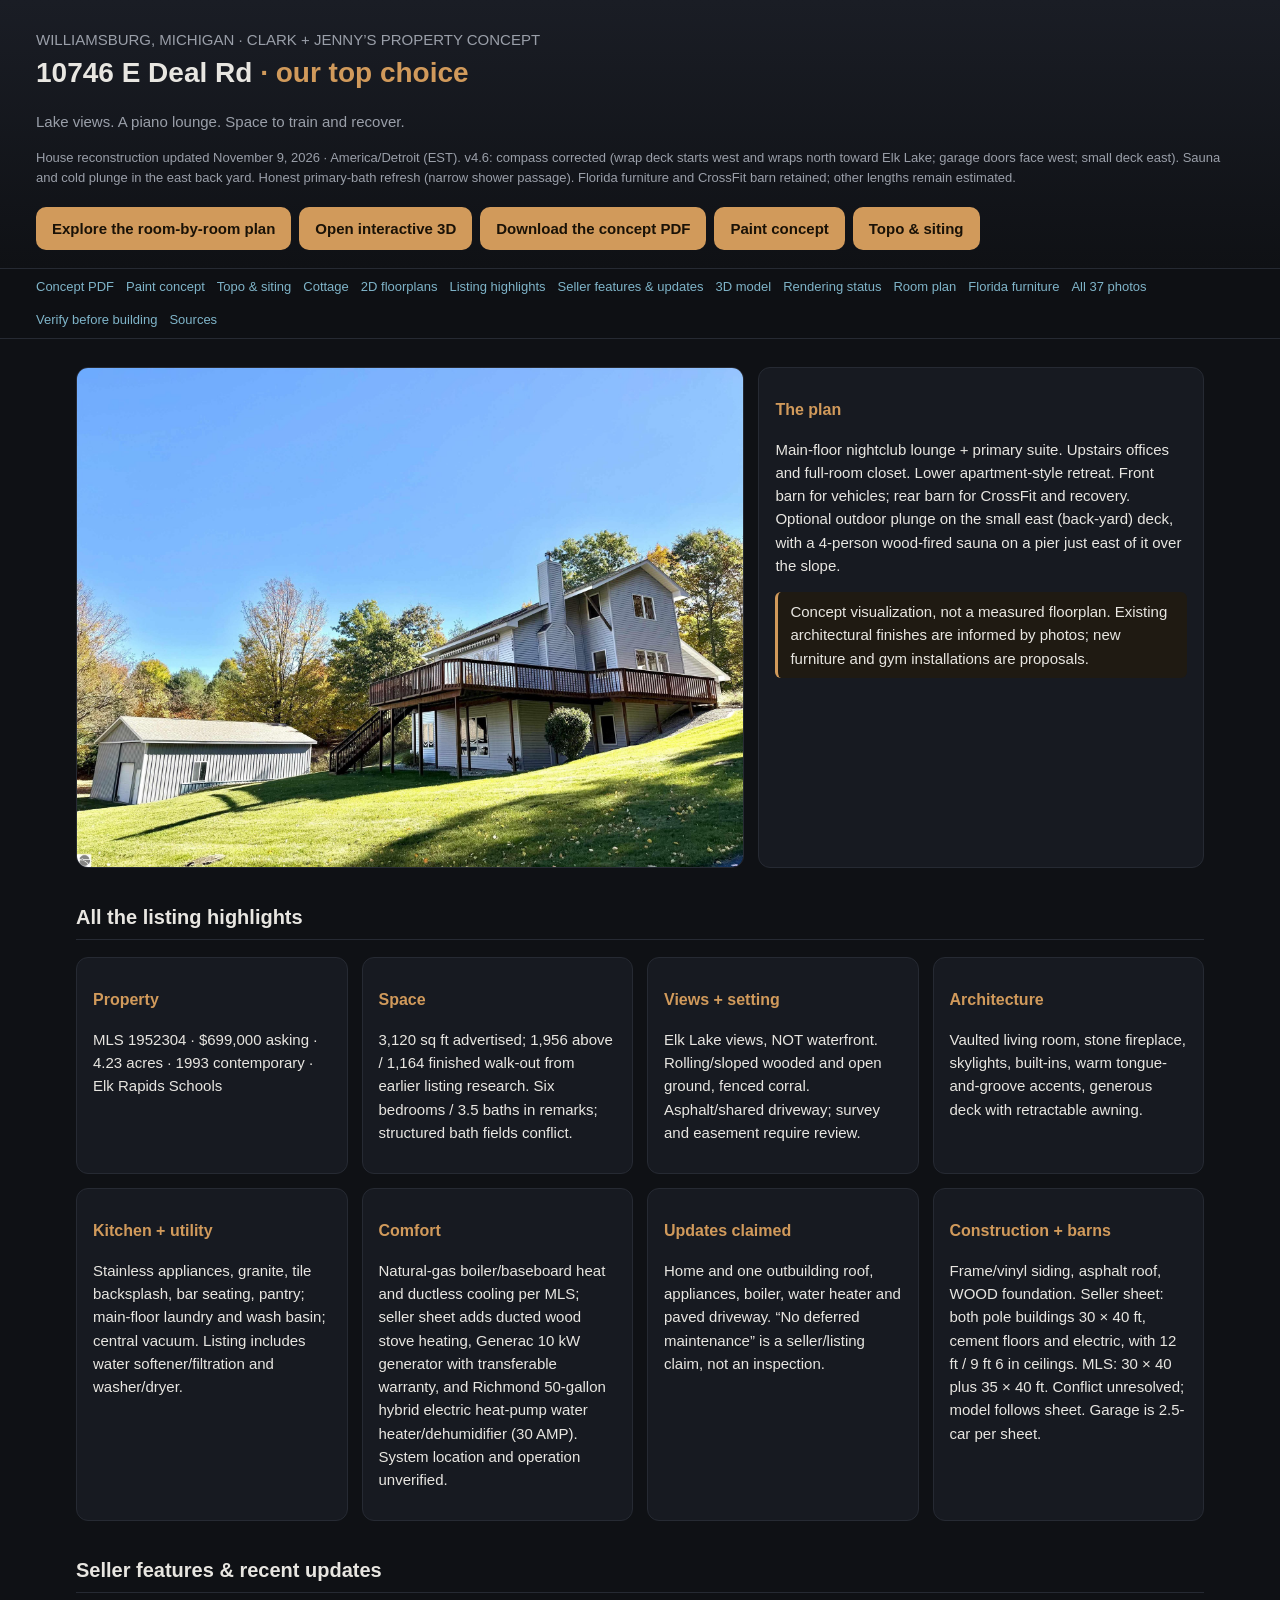
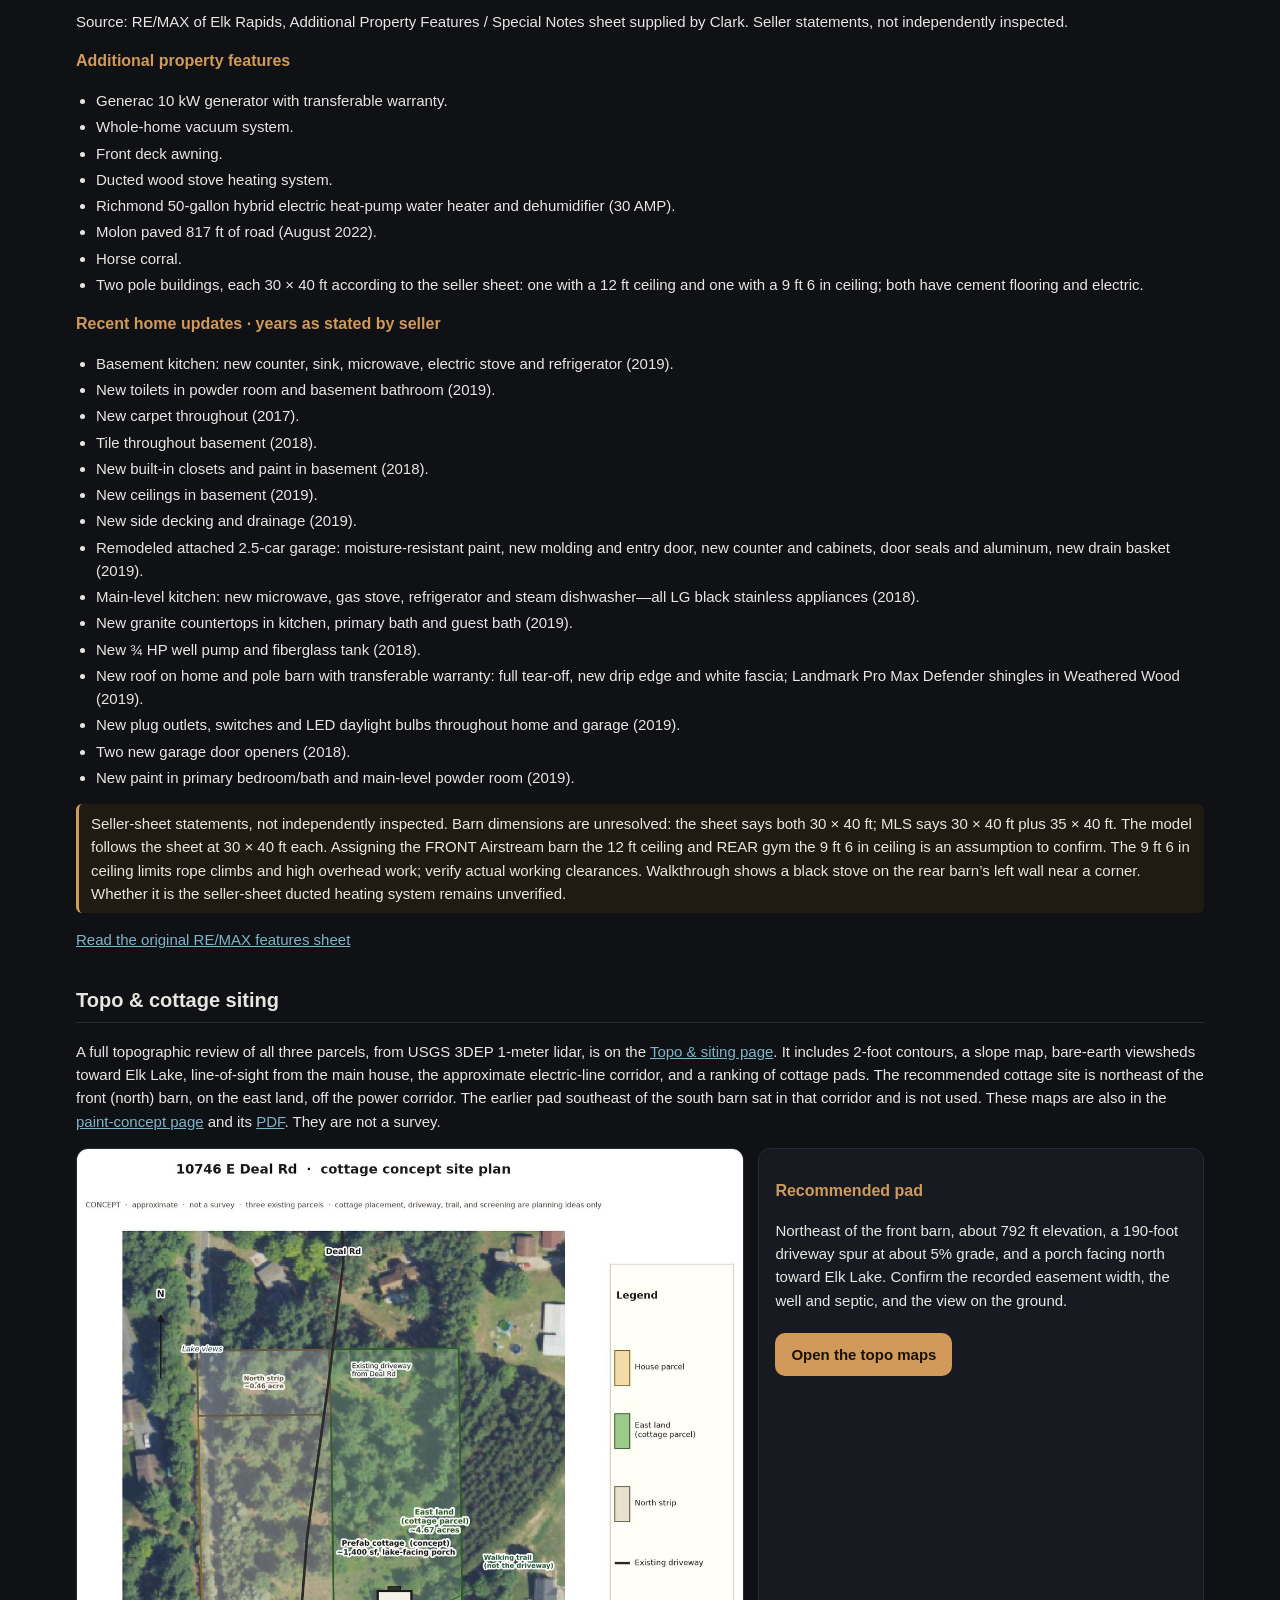
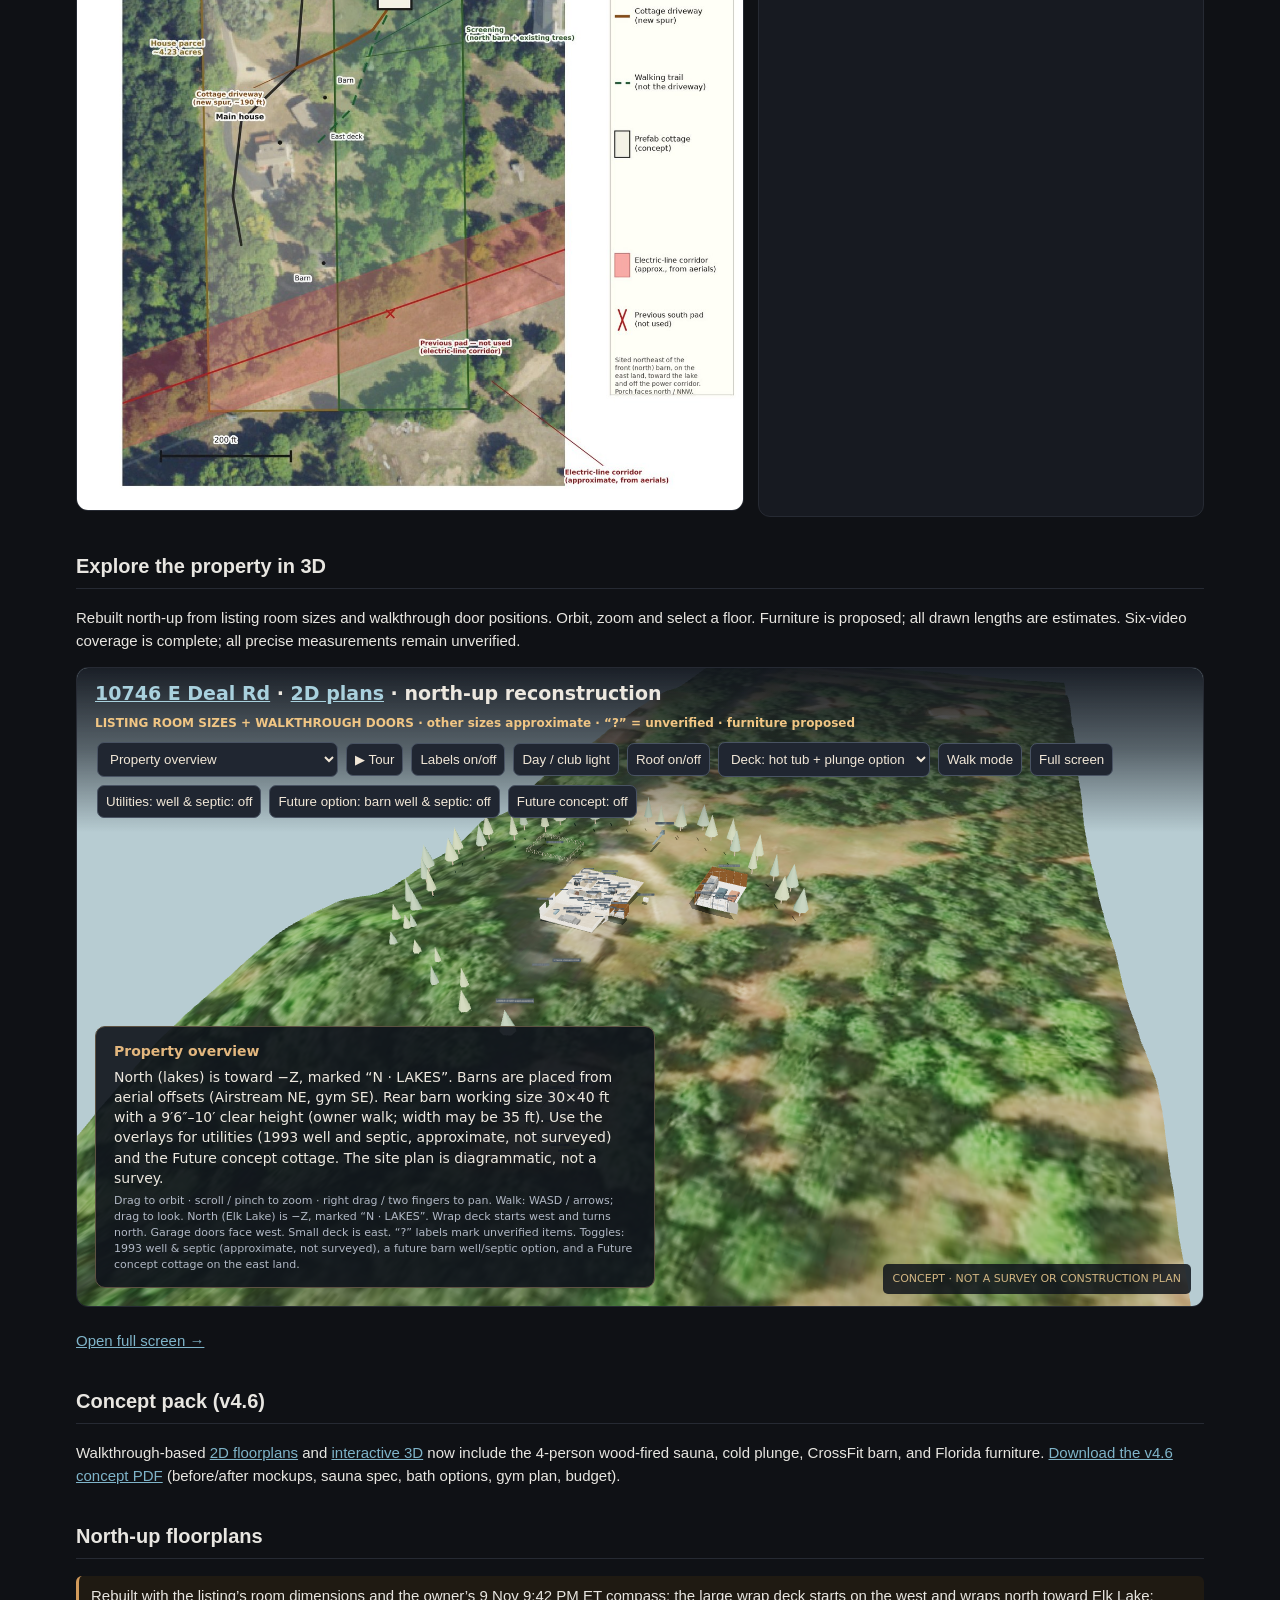
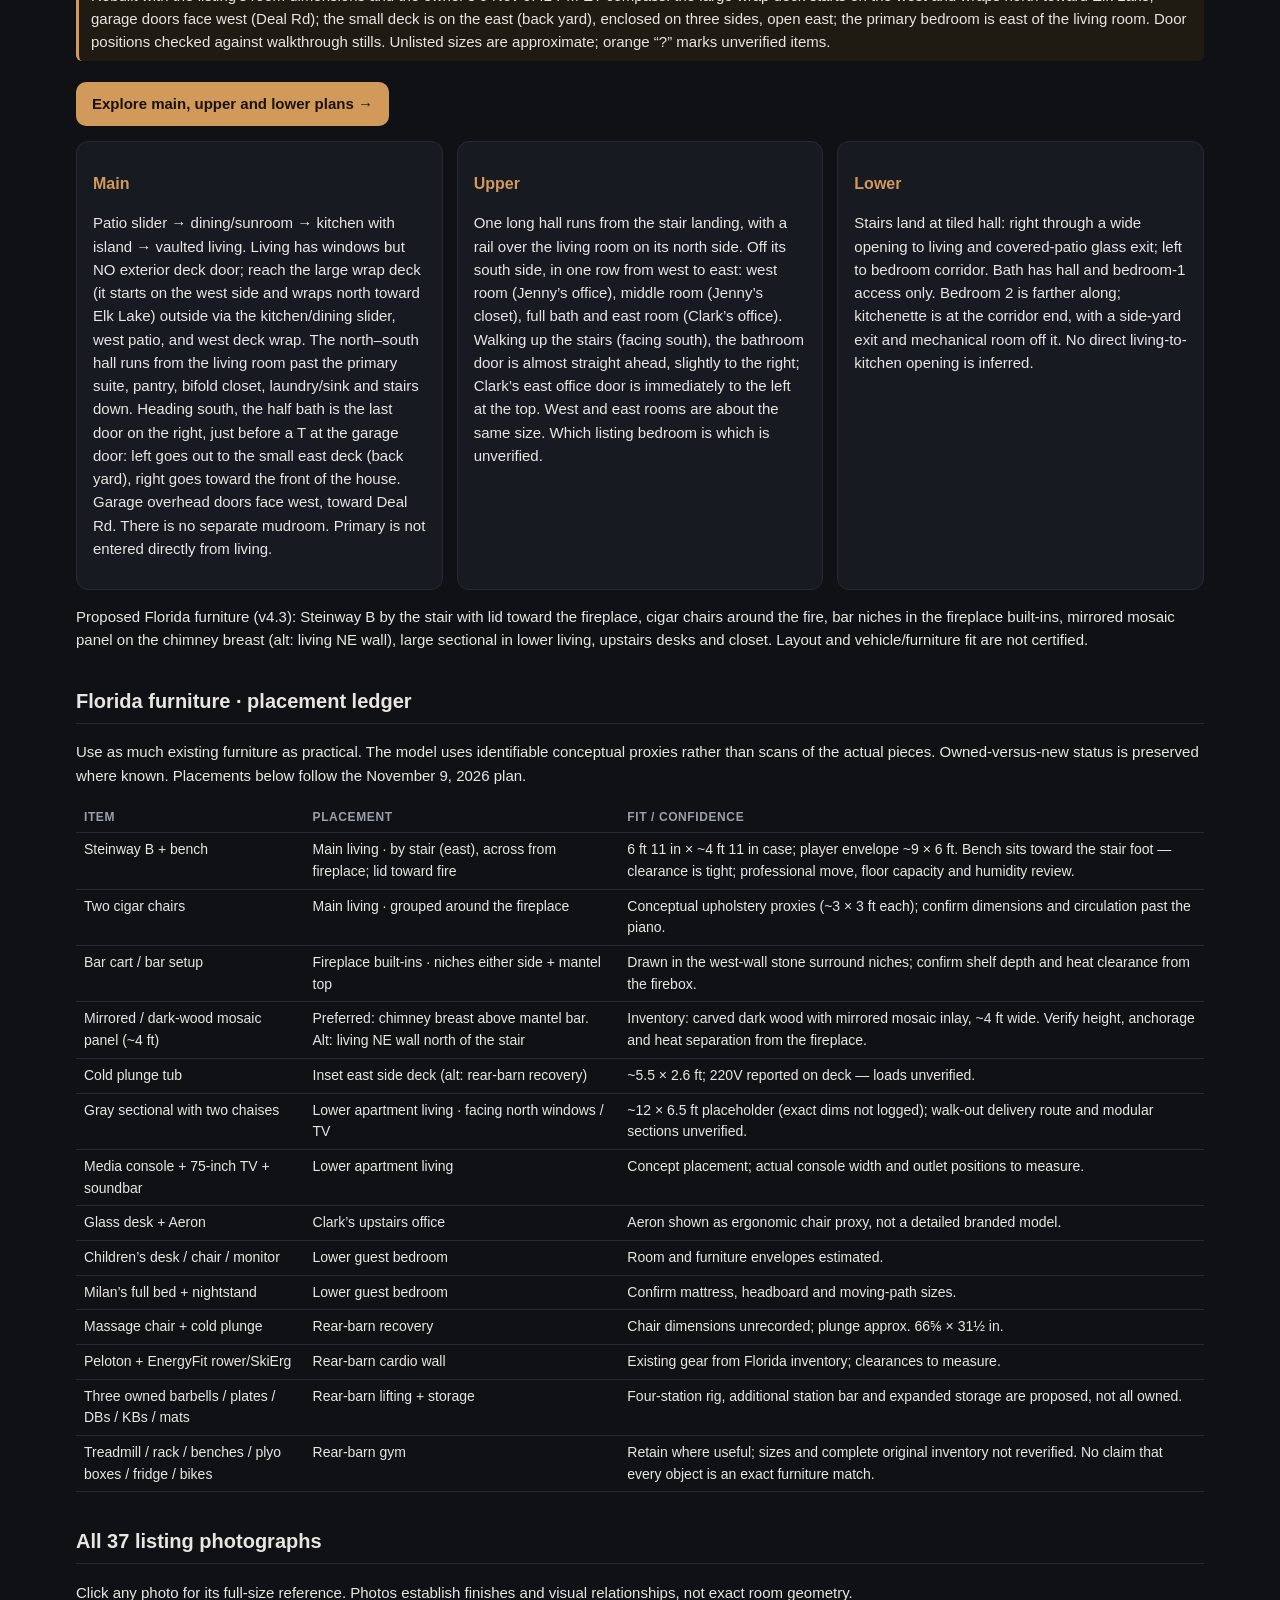
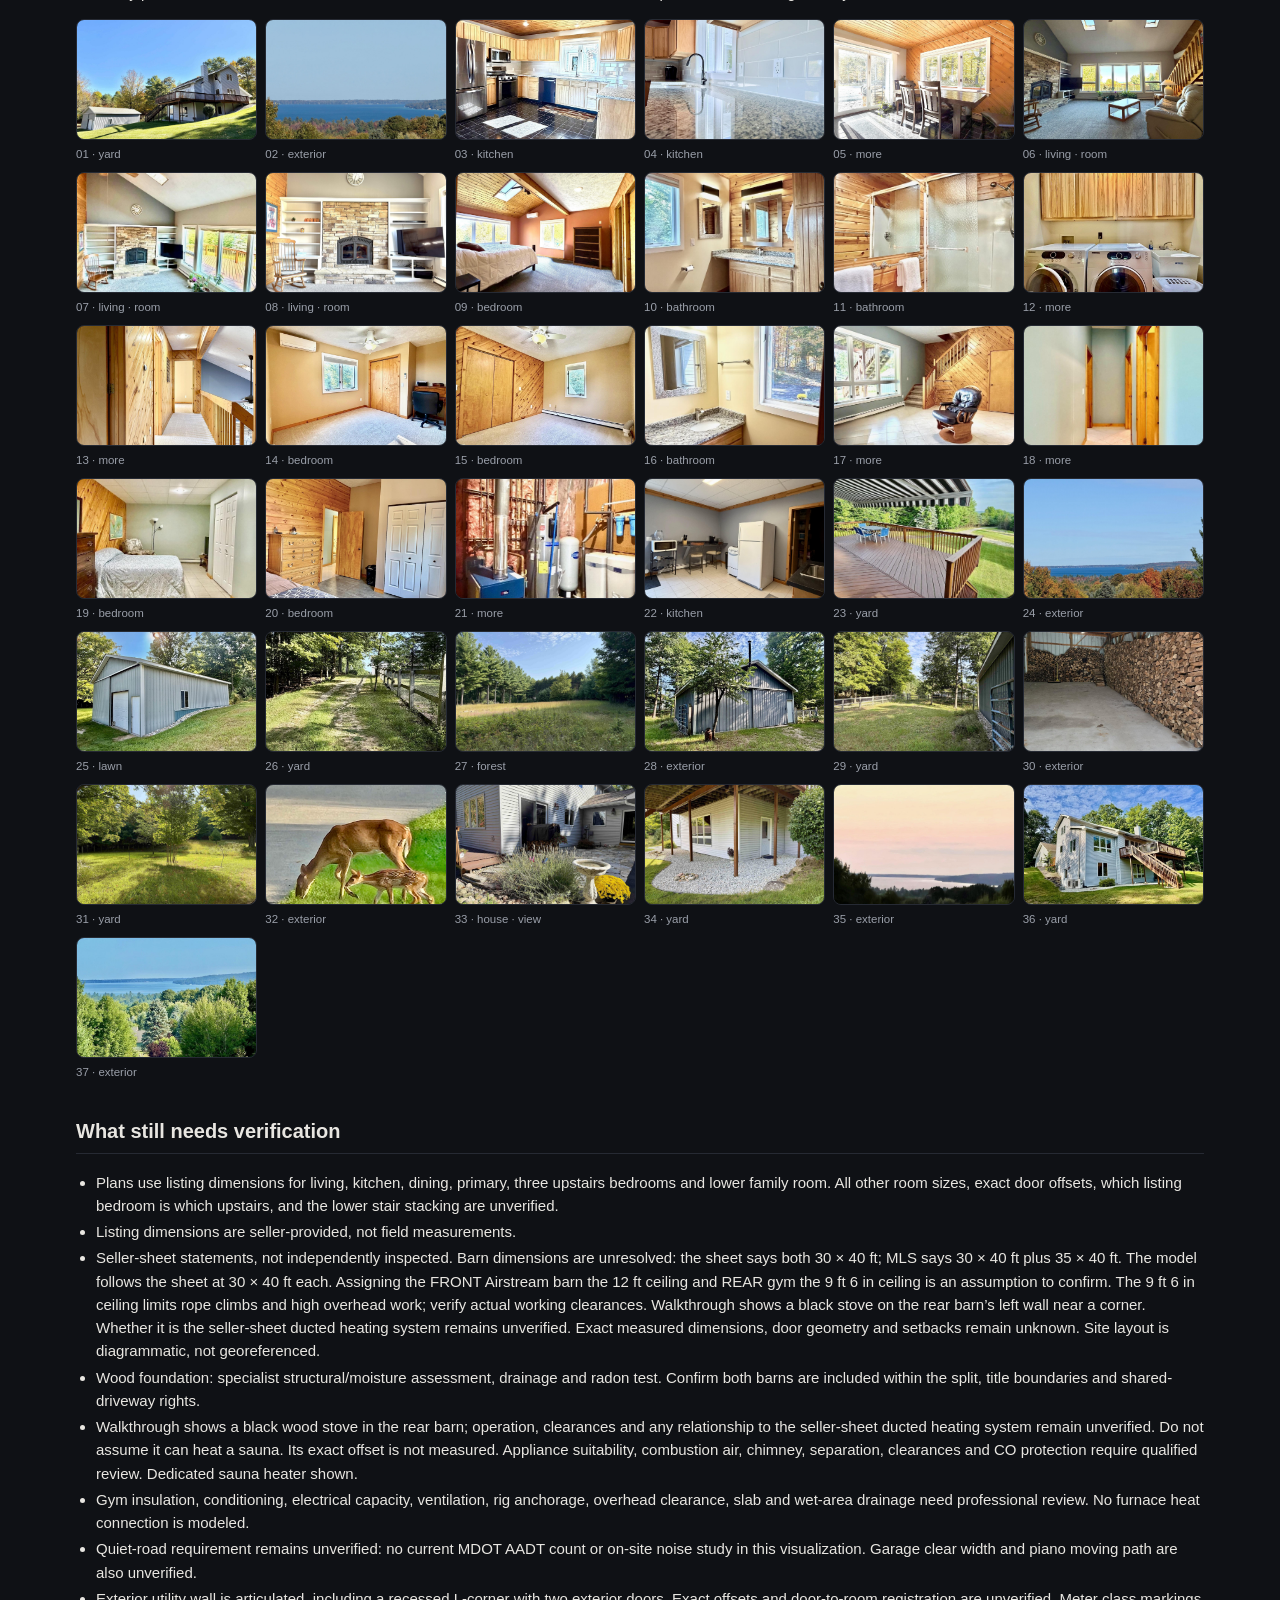
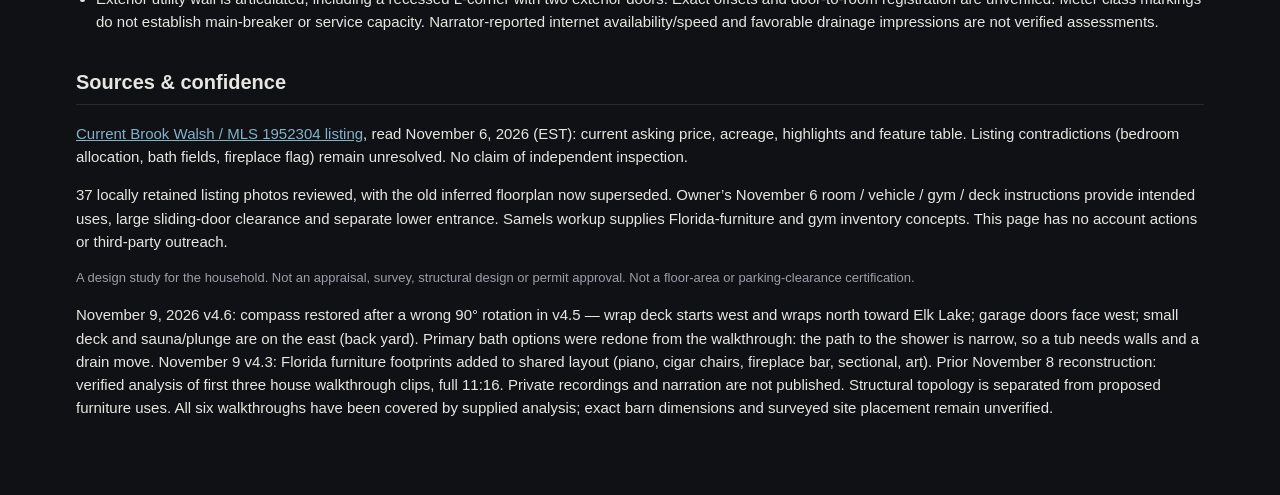
==== commit d1073428: "Add Deal Rd topo maps and resite the cottage off the power corridor Publish a Topo & siting page (co" ====
--- a/index.html
+++ b/index.html
@@ -23,4 +23,4 @@
 ul{padding-left:20px}li{margin:3px 0}.muted{color:var(--muted);font-size:13px}
 .pc{display:grid;grid-template-columns:1fr 1fr;gap:14px}@media(max-width:800px){.hero,.pc{grid-template-columns:1fr}}
 
-.hero{grid-template-columns:1.5fr 1fr}.rendergrid{display:grid;grid-template-columns:repeat(auto-fit,minmax(350px,1fr));gap:18px}.rendergrid img{width:100%;border-radius:12px}figure{margin:0}figcaption{color:var(--muted);font-size:13px}iframe{width:100%;height:640px;border:1px solid var(--line);border-radius:12px} @media(max-width:700px){header,nav{padding:18px}main{padding:10px 18px}.hero{grid-template-columns:1fr}.rendergrid{grid-template-columns:1fr}}</style></head><body><header><div class="sub">WILLIAMSBURG, MICHIGAN · CLARK + JENNY’S PROPERTY CONCEPT</div><h1>10746 E Deal Rd <span>· our top choice</span></h1><p class="sub">Lake views. A piano lounge. Space to train and recover.</p><p class="muted">House reconstruction updated November 9, 2026 · America/Detroit (EST). v4.6: compass corrected (wrap deck starts west and wraps north toward Elk Lake; garage doors face west; small deck east). Sauna and cold plunge in the east back yard. Honest primary-bath refresh (narrow shower passage). Florida furniture and CrossFit barn retained; other lengths remain estimated.</p><a class="cta" href="#plan">Explore the room-by-room plan</a><a class="cta" href="model.html" id="modelCTA">Open interactive 3D</a><a class="cta" href="10746-Deal-Rd-Concept-v4.6.pdf" id="pdfCTA">Download the concept PDF</a><a class="cta" href="paint-concept/">Paint concept</a></header><nav><a href="10746-Deal-Rd-Concept-v4.6.pdf">Concept PDF</a><a href="paint-concept/">Paint concept</a><a href="floorplans.html">2D floorplans</a><a href="#facts">Listing highlights</a><a href="#seller-features">Seller features &amp; updates</a><a href="#model">3D model</a><a href="#concepts">Rendering status</a><a href="#plan">Room plan</a><a href="#inventory">Florida furniture</a><a href="#photos">All 37 photos</a><a href="#verify">Verify before building</a><a href="#sources">Sources</a></nav><main><div class="hero"><img alt="Listing rear exterior with deck" src="photos/01_yard.jpg"/><div class="card"><h3>The plan</h3><p>Main-floor nightclub lounge + primary suite. Upstairs offices and full-room closet. Lower apartment-style retreat. Front barn for vehicles; rear barn for CrossFit and recovery. Optional outdoor plunge on the small east (back-yard) deck, with a 4-person wood-fired sauna on a pier just east of it over the slope.</p><p class="warn">Concept visualization, not a measured floorplan. Existing architectural finishes are informed by photos; new furniture and gym installations are proposals.</p></div></div><section id="facts"><h2>All the listing highlights</h2><div class="grid"><div class="card"><h3>Property</h3><p>MLS 1952304 · $699,000 asking · 4.23 acres · 1993 contemporary · Elk Rapids Schools</p></div><div class="card"><h3>Space</h3><p>3,120 sq ft advertised; 1,956 above / 1,164 finished walk-out from earlier listing research. Six bedrooms / 3.5 baths in remarks; structured bath fields conflict.</p></div><div class="card"><h3>Views + setting</h3><p>Elk Lake views, NOT waterfront. Rolling/sloped wooded and open ground, fenced corral. Asphalt/shared driveway; survey and easement require review.</p></div><div class="card"><h3>Architecture</h3><p>Vaulted living room, stone fireplace, skylights, built-ins, warm tongue-and-groove accents, generous deck with retractable awning.</p></div><div class="card"><h3>Kitchen + utility</h3><p>Stainless appliances, granite, tile backsplash, bar seating, pantry; main-floor laundry and wash basin; central vacuum. Listing includes water softener/filtration and washer/dryer.</p></div><div class="card"><h3>Comfort</h3><p>Natural-gas boiler/baseboard heat and ductless cooling per MLS; seller sheet adds ducted wood stove heating, Generac 10 kW generator with transferable warranty, and Richmond 50-gallon hybrid electric heat-pump water heater/dehumidifier (30 AMP). System location and operation unverified.</p></div><div class="card"><h3>Updates claimed</h3><p>Home and one outbuilding roof, appliances, boiler, water heater and paved driveway. “No deferred maintenance” is a seller/listing claim, not an inspection.</p></div><div class="card"><h3>Construction + barns</h3><p>Frame/vinyl siding, asphalt roof, WOOD foundation. Seller sheet: both pole buildings 30 × 40 ft, cement floors and electric, with 12 ft / 9 ft 6 in ceilings. MLS: 30 × 40 plus 35 × 40 ft. Conflict unresolved; model follows sheet. Garage is 2.5-car per sheet.</p></div></div></section><section id="seller-features"><h2>Seller features &amp; recent updates</h2><p>Source: RE/MAX of Elk Rapids, Additional Property Features / Special Notes sheet supplied by Clark. Seller statements, not independently inspected.</p><h3>Additional property features</h3><ul><li>Generac 10 kW generator with transferable warranty.</li><li>Whole-home vacuum system.</li><li>Front deck awning.</li><li>Ducted wood stove heating system.</li><li>Richmond 50-gallon hybrid electric heat-pump water heater and dehumidifier (30 AMP).</li><li>Molon paved 817 ft of road (August 2022).</li><li>Horse corral.</li><li>Two pole buildings, each 30 × 40 ft according to the seller sheet: one with a 12 ft ceiling and one with a 9 ft 6 in ceiling; both have cement flooring and electric.</li></ul><h3>Recent home updates · years as stated by seller</h3><ul><li>Basement kitchen: new counter, sink, microwave, electric stove and refrigerator (2019).</li><li>New toilets in powder room and basement bathroom (2019).</li><li>New carpet throughout (2017).</li><li>Tile throughout basement (2018).</li><li>New built-in closets and paint in basement (2018).</li><li>New ceilings in basement (2019).</li><li>New side decking and drainage (2019).</li><li>Remodeled attached 2.5-car garage: moisture-resistant paint, new molding and entry door, new counter and cabinets, door seals and aluminum, new drain basket (2019).</li><li>Main-level kitchen: new microwave, gas stove, refrigerator and steam dishwasher—all LG black stainless appliances (2018).</li><li>New granite countertops in kitchen, primary bath and guest bath (2019).</li><li>New ¾ HP well pump and fiberglass tank (2018).</li><li>New roof on home and pole barn with transferable warranty: full tear-off, new drip edge and white fascia; Landmark Pro Max Defender shingles in Weathered Wood (2019).</li><li>New plug outlets, switches and LED daylight bulbs throughout home and garage (2019).</li><li>Two new garage door openers (2018).</li><li>New paint in primary bedroom/bath and main-level powder room (2019).</li></ul><p class="warn">Seller-sheet statements, not independently inspected. Barn dimensions are unresolved: the sheet says both 30 × 40 ft; MLS says 30 × 40 ft plus 35 × 40 ft. The model follows the sheet at 30 × 40 ft each. Assigning the FRONT Airstream barn the 12 ft ceiling and REAR gym the 9 ft 6 in ceiling is an assumption to confirm. The 9 ft 6 in ceiling limits rope climbs and high overhead work; verify actual working clearances. Walkthrough shows a black stove on the rear barn’s left wall near a corner. Whether it is the seller-sheet ducted heating system remains unverified.</p><a href="assets/seller_features_sheet.jpg">Read the original RE/MAX features sheet</a></section><section id="model"><h2>Explore the property in 3D</h2><p>Rebuilt north-up from listing room sizes and walkthrough door positions. Orbit, zoom and select a floor. Furniture is proposed; all drawn lengths are estimates. Six-video coverage is complete; all precise measurements remain unverified.</p><iframe loading="lazy" src="model.html" title="Deal Rd interactive concept model"></iframe><p><a href="model.html">Open full screen →</a></p></section><section id="concepts"><h2>Concept pack (v4.6)</h2><p>Walkthrough-based <a href="floorplans.html">2D floorplans</a> and <a href="model.html">interactive 3D</a> now include the 4-person wood-fired sauna, cold plunge, CrossFit barn, and Florida furniture. <a href="10746-Deal-Rd-Concept-v4.6.pdf">Download the v4.6 concept PDF</a> (before/after mockups, sauna spec, bath options, gym plan, budget).</p></section><section id="plan"><h2>North-up floorplans</h2><p class="warn">Rebuilt with the listing’s room dimensions and the owner’s 9 Nov 9:42 PM ET compass: the large wrap deck starts on the west and wraps north toward Elk Lake; garage doors face west (Deal Rd); the small deck is on the east (back yard), enclosed on three sides, open east; the primary bedroom is east of the living room. Door positions checked against walkthrough stills. Unlisted sizes are approximate; orange “?” marks unverified items.</p><p><a class="cta" href="floorplans.html">Explore main, upper and lower plans →</a></p><div class="grid"><div class="card"><h3>Main</h3><p>Patio slider → dining/sunroom → kitchen with island → vaulted living. Living has windows but NO exterior deck door; reach the large wrap deck (it starts on the west side and wraps north toward Elk Lake) outside via the kitchen/dining slider, west patio, and west deck wrap. The north–south hall runs from the living room past the primary suite, pantry, bifold closet, laundry/sink and stairs down. Heading south, the half bath is the last door on the right, just before a T at the garage door: left goes out to the small east deck (back yard), right goes toward the front of the house. Garage overhead doors face west, toward Deal Rd. There is no separate mudroom. Primary is not entered directly from living.</p></div><div class="card"><h3>Upper</h3><p>One long hall runs from the stair landing, with a rail over the living room on its north side. Off its south side, in one row from west to east: west room (Jenny’s office), middle room (Jenny’s closet), full bath and east room (Clark’s office). Walking up the stairs (facing south), the bathroom door is almost straight ahead, slightly to the right; Clark’s east office door is immediately to the left at the top. West and east rooms are about the same size. Which listing bedroom is which is unverified.</p></div><div class="card"><h3>Lower</h3><p>Stairs land at tiled hall: right through a wide opening to living and covered-patio glass exit; left to bedroom corridor. Bath has hall and bedroom-1 access only. Bedroom 2 is farther along; kitchenette is at the corridor end, with a side-yard exit and mechanical room off it. No direct living-to-kitchen opening is inferred.</p></div></div><p>Proposed Florida furniture (v4.3): Steinway B by the stair with lid toward the fireplace, cigar chairs around the fire, bar niches in the fireplace built-ins, mirrored mosaic panel on the chimney breast (alt: living NE wall), large sectional in lower living, upstairs desks and closet. Layout and vehicle/furniture fit are not certified.</p></section><section id="inventory"><h2>Florida furniture · placement ledger</h2><p>Use as much existing furniture as practical. The model uses identifiable conceptual proxies rather than scans of the actual pieces. Owned-versus-new status is preserved where known. Placements below follow the November 9, 2026 plan.</p><table><tr><th>Item</th><th>Placement</th><th>Fit / confidence</th></tr><tr><td>Steinway B + bench</td><td>Main living · by stair (east), across from fireplace; lid toward fire</td><td>6 ft 11 in × ~4 ft 11 in case; player envelope ~9 × 6 ft. Bench sits toward the stair foot — clearance is tight; professional move, floor capacity and humidity review.</td></tr><tr><td>Two cigar chairs</td><td>Main living · grouped around the fireplace</td><td>Conceptual upholstery proxies (~3 × 3 ft each); confirm dimensions and circulation past the piano.</td></tr><tr><td>Bar cart / bar setup</td><td>Fireplace built-ins · niches either side + mantel top</td><td>Drawn in the west-wall stone surround niches; confirm shelf depth and heat clearance from the firebox.</td></tr><tr><td>Mirrored / dark-wood mosaic panel (~4 ft)</td><td>Preferred: chimney breast above mantel bar. Alt: living NE wall north of the stair</td><td>Inventory: carved dark wood with mirrored mosaic inlay, ~4 ft wide. Verify height, anchorage and heat separation from the fireplace.</td></tr><tr><td>Cold plunge tub</td><td>Inset east side deck (alt: rear-barn recovery)</td><td>~5.5 × 2.6 ft; 220V reported on deck — loads unverified.</td></tr><tr><td>Gray sectional with two chaises</td><td>Lower apartment living · facing north windows / TV</td><td>~12 × 6.5 ft placeholder (exact dims not logged); walk-out delivery route and modular sections unverified.</td></tr><tr><td>Media console + 75-inch TV + soundbar</td><td>Lower apartment living</td><td>Concept placement; actual console width and outlet positions to measure.</td></tr><tr><td>Glass desk + Aeron</td><td>Clark’s upstairs office</td><td>Aeron shown as ergonomic chair proxy, not a detailed branded model.</td></tr><tr><td>Children’s desk / chair / monitor</td><td>Lower guest bedroom</td><td>Room and furniture envelopes estimated.</td></tr><tr><td>Milan’s full bed + nightstand</td><td>Lower guest bedroom</td><td>Confirm mattress, headboard and moving-path sizes.</td></tr><tr><td>Massage chair + cold plunge</td><td>Rear-barn recovery</td><td>Chair dimensions unrecorded; plunge approx. 66⅝ × 31½ in.</td></tr><tr><td>Peloton + EnergyFit rower/SkiErg</td><td>Rear-barn cardio wall</td><td>Existing gear from Florida inventory; clearances to measure.</td></tr><tr><td>Three owned barbells / plates / DBs / KBs / mats</td><td>Rear-barn lifting + storage</td><td>Four-station rig, additional station bar and expanded storage are proposed, not all owned.</td></tr><tr><td>Treadmill / rack / benches / plyo boxes / fridge / bikes</td><td>Rear-barn gym</td><td>Retain where useful; sizes and complete original inventory not reverified. No claim that every object is an exact furniture match.</td></tr></table></section><section id="photos"><h2>All 37 listing photographs</h2><p>Click any photo for its full-size reference. Photos establish finishes and visual relationships, not exact room geometry.</p><div class="gal"><figure><a href="photos/01_yard.jpg"><img alt="Listing photo 01 · yard" loading="lazy" src="photos/01_yard.jpg"/></a><figcaption>01 · yard</figcaption></figure><figure><a href="photos/02_exterior.jpg"><img alt="Listing photo 02 · exterior" loading="lazy" src="photos/02_exterior.jpg"/></a><figcaption>02 · exterior</figcaption></figure><figure><a href="photos/03_kitchen.jpg"><img alt="Listing photo 03 · kitchen" loading="lazy" src="photos/03_kitchen.jpg"/></a><figcaption>03 · kitchen</figcaption></figure><figure><a href="photos/04_kitchen.jpg"><img alt="Listing photo 04 · kitchen" loading="lazy" src="photos/04_kitchen.jpg"/></a><figcaption>04 · kitchen</figcaption></figure><figure><a href="photos/05_more.jpg"><img alt="Listing photo 05 · more" loading="lazy" src="photos/05_more.jpg"/></a><figcaption>05 · more</figcaption></figure><figure><a href="photos/06_living_room.jpg"><img alt="Listing photo 06 · living · room" loading="lazy" src="photos/06_living_room.jpg"/></a><figcaption>06 · living · room</figcaption></figure><figure><a href="photos/07_living_room.jpg"><img alt="Listing photo 07 · living · room" loading="lazy" src="photos/07_living_room.jpg"/></a><figcaption>07 · living · room</figcaption></figure><figure><a href="photos/08_living_room.jpg"><img alt="Listing photo 08 · living · room" loading="lazy" src="photos/08_living_room.jpg"/></a><figcaption>08 · living · room</figcaption></figure><figure><a href="photos/09_bedroom.jpg"><img alt="Listing photo 09 · bedroom" loading="lazy" src="photos/09_bedroom.jpg"/></a><figcaption>09 · bedroom</figcaption></figure><figure><a href="photos/10_bathroom.jpg"><img alt="Listing photo 10 · bathroom" loading="lazy" src="photos/10_bathroom.jpg"/></a><figcaption>10 · bathroom</figcaption></figure><figure><a href="photos/11_bathroom.jpg"><img alt="Listing photo 11 · bathroom" loading="lazy" src="photos/11_bathroom.jpg"/></a><figcaption>11 · bathroom</figcaption></figure><figure><a href="photos/12_more.jpg"><img alt="Listing photo 12 · more" loading="lazy" src="photos/12_more.jpg"/></a><figcaption>12 · more</figcaption></figure><figure><a href="photos/13_more.jpg"><img alt="Listing photo 13 · more" loading="lazy" src="photos/13_more.jpg"/></a><figcaption>13 · more</figcaption></figure><figure><a href="photos/14_bedroom.jpg"><img alt="Listing photo 14 · bedroom" loading="lazy" src="photos/14_bedroom.jpg"/></a><figcaption>14 · bedroom</figcaption></figure><figure><a href="photos/15_bedroom.jpg"><img alt="Listing photo 15 · bedroom" loading="lazy" src="photos/15_bedroom.jpg"/></a><figcaption>15 · bedroom</figcaption></figure><figure><a href="photos/16_bathroom.jpg"><img alt="Listing photo 16 · bathroom" loading="lazy" src="photos/16_bathroom.jpg"/></a><figcaption>16 · bathroom</figcaption></figure><figure><a href="photos/17_more.jpg"><img alt="Listing photo 17 · more" loading="lazy" src="photos/17_more.jpg"/></a><figcaption>17 · more</figcaption></figure><figure><a href="photos/18_more.jpg"><img alt="Listing photo 18 · more" loading="lazy" src="photos/18_more.jpg"/></a><figcaption>18 · more</figcaption></figure><figure><a href="photos/19_bedroom.jpg"><img alt="Listing photo 19 · bedroom" loading="lazy" src="photos/19_bedroom.jpg"/></a><figcaption>19 · bedroom</figcaption></figure><figure><a href="photos/20_bedroom.jpg"><img alt="Listing photo 20 · bedroom" loading="lazy" src="photos/20_bedroom.jpg"/></a><figcaption>20 · bedroom</figcaption></figure><figure><a href="photos/21_more.jpg"><img alt="Listing photo 21 · more" loading="lazy" src="photos/21_more.jpg"/></a><figcaption>21 · more</figcaption></figure><figure><a href="photos/22_kitchen.jpg"><img alt="Listing photo 22 · kitchen" loading="lazy" src="photos/22_kitchen.jpg"/></a><figcaption>22 · kitchen</figcaption></figure><figure><a href="photos/23_yard.jpg"><img alt="Listing photo 23 · yard" loading="lazy" src="photos/23_yard.jpg"/></a><figcaption>23 · yard</figcaption></figure><figure><a href="photos/24_exterior.jpg"><img alt="Listing photo 24 · exterior" loading="lazy" src="photos/24_exterior.jpg"/></a><figcaption>24 · exterior</figcaption></figure><figure><a href="photos/25_lawn.jpg"><img alt="Listing photo 25 · lawn" loading="lazy" src="photos/25_lawn.jpg"/></a><figcaption>25 · lawn</figcaption></figure><figure><a href="photos/26_yard.jpg"><img alt="Listing photo 26 · yard" loading="lazy" src="photos/26_yard.jpg"/></a><figcaption>26 · yard</figcaption></figure><figure><a href="photos/27_forest.jpg"><img alt="Listing photo 27 · forest" loading="lazy" src="photos/27_forest.jpg"/></a><figcaption>27 · forest</figcaption></figure><figure><a href="photos/28_exterior.jpg"><img alt="Listing photo 28 · exterior" loading="lazy" src="photos/28_exterior.jpg"/></a><figcaption>28 · exterior</figcaption></figure><figure><a href="photos/29_yard.jpg"><img alt="Listing photo 29 · yard" loading="lazy" src="photos/29_yard.jpg"/></a><figcaption>29 · yard</figcaption></figure><figure><a href="photos/30_exterior.jpg"><img alt="Listing photo 30 · exterior" loading="lazy" src="photos/30_exterior.jpg"/></a><figcaption>30 · exterior</figcaption></figure><figure><a href="photos/31_yard.jpg"><img alt="Listing photo 31 · yard" loading="lazy" src="photos/31_yard.jpg"/></a><figcaption>31 · yard</figcaption></figure><figure><a href="photos/32_exterior.jpg"><img alt="Listing photo 32 · exterior" loading="lazy" src="photos/32_exterior.jpg"/></a><figcaption>32 · exterior</figcaption></figure><figure><a href="photos/33_house_view.jpg"><img alt="Listing photo 33 · house · view" loading="lazy" src="photos/33_house_view.jpg"/></a><figcaption>33 · house · view</figcaption></figure><figure><a href="photos/34_yard.jpg"><img alt="Listing photo 34 · yard" loading="lazy" src="photos/34_yard.jpg"/></a><figcaption>34 · yard</figcaption></figure><figure><a href="photos/35_exterior.jpg"><img alt="Listing photo 35 · exterior" loading="lazy" src="photos/35_exterior.jpg"/></a><figcaption>35 · exterior</figcaption></figure><figure><a href="photos/36_yard.jpg"><img alt="Listing photo 36 · yard" loading="lazy" src="photos/36_yard.jpg"/></a><figcaption>36 · yard</figcaption></figure><figure><a href="photos/37_exterior.jpg"><img alt="Listing photo 37 · exterior" loading="lazy" src="photos/37_exterior.jpg"/></a><figcaption>37 · exterior</figcaption></figure></div></section><section id="verify"><h2>What still needs verification</h2><ul><li>Plans use listing dimensions for living, kitchen, dining, primary, three upstairs bedrooms and lower family room. All other room sizes, exact door offsets, which listing bedroom is which upstairs, and the lower stair stacking are unverified.</li><li>Listing dimensions are seller-provided, not field measurements.</li><li>Seller-sheet statements, not independently inspected. Barn dimensions are unresolved: the sheet says both 30 × 40 ft; MLS says 30 × 40 ft plus 35 × 40 ft. The model follows the sheet at 30 × 40 ft each. Assigning the FRONT Airstream barn the 12 ft ceiling and REAR gym the 9 ft 6 in ceiling is an assumption to confirm. The 9 ft 6 in ceiling limits rope climbs and high overhead work; verify actual working clearances. Walkthrough shows a black stove on the rear barn’s left wall near a corner. Whether it is the seller-sheet ducted heating system remains unverified. Exact measured dimensions, door geometry and setbacks remain unknown. Site layout is diagrammatic, not georeferenced.</li><li>Wood foundation: specialist structural/moisture assessment, drainage and radon test. Confirm both barns are included within the split, title boundaries and shared-driveway rights.</li><li>Walkthrough shows a black wood stove in the rear barn; operation, clearances and any relationship to the seller-sheet ducted heating system remain unverified. Do not assume it can heat a sauna. Its exact offset is not measured. Appliance suitability, combustion air, chimney, separation, clearances and CO protection require qualified review. Dedicated sauna heater shown.</li><li>Gym insulation, conditioning, electrical capacity, ventilation, rig anchorage, overhead clearance, slab and wet-area drainage need professional review. No furnace heat connection is modeled.</li><li>Quiet-road requirement remains unverified: no current MDOT AADT count or on-site noise study in this visualization. Garage clear width and piano moving path are also unverified.</li><li>Exterior utility wall is articulated, including a recessed L-corner with two exterior doors. Exact offsets and door-to-room registration are unverified. Meter class markings do not establish main-breaker or service capacity. Narrator-reported internet availability/speed and favorable drainage impressions are not verified assessments.</li></ul></section><section id="sources"><h2>Sources &amp; confidence</h2><p><a href="https://www.brookwalsh.com/listing/1952304-10746-e-deal-road-williamsburg-mi-49690/">Current Brook Walsh / MLS 1952304 listing</a>, read November 6, 2026 (EST): current asking price, acreage, highlights and feature table. Listing contradictions (bedroom allocation, bath fields, fireplace flag) remain unresolved. No claim of independent inspection.</p><p>37 locally retained listing photos reviewed, with the old inferred floorplan now superseded. Owner’s November 6 room / vehicle / gym / deck instructions provide intended uses, large sliding-door clearance and separate lower entrance. Samels workup supplies Florida-furniture and gym inventory concepts. This page has no account actions or third-party outreach.</p><p class="muted">A design study for the household. Not an appraisal, survey, structural design or permit approval. Not a floor-area or parking-clearance certification.</p><p>November 9, 2026 v4.6: compass restored after a wrong 90° rotation in v4.5 — wrap deck starts west and wraps north toward Elk Lake; garage doors face west; small deck and sauna/plunge are on the east (back yard). Primary bath options were redone from the walkthrough: the path to the shower is narrow, so a tub needs walls and a drain move. November 9 v4.3: Florida furniture footprints added to shared layout (piano, cigar chairs, fireplace bar, sectional, art). Prior November 8 reconstruction: verified analysis of first three house walkthrough clips, full 11:16. Private recordings and narration are not published. Structural topology is separated from proposed furniture uses. All six walkthroughs have been covered by supplied analysis; exact barn dimensions and surveyed site placement remain unverified.</p></section></main></body></html>+.hero{grid-template-columns:1.5fr 1fr}.rendergrid{display:grid;grid-template-columns:repeat(auto-fit,minmax(350px,1fr));gap:18px}.rendergrid img{width:100%;border-radius:12px}figure{margin:0}figcaption{color:var(--muted);font-size:13px}iframe{width:100%;height:640px;border:1px solid var(--line);border-radius:12px} @media(max-width:700px){header,nav{padding:18px}main{padding:10px 18px}.hero{grid-template-columns:1fr}.rendergrid{grid-template-columns:1fr}}</style></head><body><header><div class="sub">WILLIAMSBURG, MICHIGAN · CLARK + JENNY’S PROPERTY CONCEPT</div><h1>10746 E Deal Rd <span>· our top choice</span></h1><p class="sub">Lake views. A piano lounge. Space to train and recover.</p><p class="muted">House reconstruction updated November 9, 2026 · America/Detroit (EST). v4.6: compass corrected (wrap deck starts west and wraps north toward Elk Lake; garage doors face west; small deck east). Sauna and cold plunge in the east back yard. Honest primary-bath refresh (narrow shower passage). Florida furniture and CrossFit barn retained; other lengths remain estimated.</p><a class="cta" href="#plan">Explore the room-by-room plan</a><a class="cta" href="model.html" id="modelCTA">Open interactive 3D</a><a class="cta" href="10746-Deal-Rd-Concept-v4.6.pdf" id="pdfCTA">Download the concept PDF</a><a class="cta" href="paint-concept/">Paint concept</a><a class="cta" href="topo/">Topo &amp; siting</a></header><nav><a href="10746-Deal-Rd-Concept-v4.6.pdf">Concept PDF</a><a href="paint-concept/">Paint concept</a><a href="topo/">Topo &amp; siting</a><a href="paint-concept/#cottage">Cottage</a><a href="floorplans.html">2D floorplans</a><a href="#facts">Listing highlights</a><a href="#seller-features">Seller features &amp; updates</a><a href="#model">3D model</a><a href="#concepts">Rendering status</a><a href="#plan">Room plan</a><a href="#inventory">Florida furniture</a><a href="#photos">All 37 photos</a><a href="#verify">Verify before building</a><a href="#sources">Sources</a></nav><main><div class="hero"><img alt="Listing rear exterior with deck" src="photos/01_yard.jpg"/><div class="card"><h3>The plan</h3><p>Main-floor nightclub lounge + primary suite. Upstairs offices and full-room closet. Lower apartment-style retreat. Front barn for vehicles; rear barn for CrossFit and recovery. Optional outdoor plunge on the small east (back-yard) deck, with a 4-person wood-fired sauna on a pier just east of it over the slope.</p><p class="warn">Concept visualization, not a measured floorplan. Existing architectural finishes are informed by photos; new furniture and gym installations are proposals.</p></div></div><section id="facts"><h2>All the listing highlights</h2><div class="grid"><div class="card"><h3>Property</h3><p>MLS 1952304 · $699,000 asking · 4.23 acres · 1993 contemporary · Elk Rapids Schools</p></div><div class="card"><h3>Space</h3><p>3,120 sq ft advertised; 1,956 above / 1,164 finished walk-out from earlier listing research. Six bedrooms / 3.5 baths in remarks; structured bath fields conflict.</p></div><div class="card"><h3>Views + setting</h3><p>Elk Lake views, NOT waterfront. Rolling/sloped wooded and open ground, fenced corral. Asphalt/shared driveway; survey and easement require review.</p></div><div class="card"><h3>Architecture</h3><p>Vaulted living room, stone fireplace, skylights, built-ins, warm tongue-and-groove accents, generous deck with retractable awning.</p></div><div class="card"><h3>Kitchen + utility</h3><p>Stainless appliances, granite, tile backsplash, bar seating, pantry; main-floor laundry and wash basin; central vacuum. Listing includes water softener/filtration and washer/dryer.</p></div><div class="card"><h3>Comfort</h3><p>Natural-gas boiler/baseboard heat and ductless cooling per MLS; seller sheet adds ducted wood stove heating, Generac 10 kW generator with transferable warranty, and Richmond 50-gallon hybrid electric heat-pump water heater/dehumidifier (30 AMP). System location and operation unverified.</p></div><div class="card"><h3>Updates claimed</h3><p>Home and one outbuilding roof, appliances, boiler, water heater and paved driveway. “No deferred maintenance” is a seller/listing claim, not an inspection.</p></div><div class="card"><h3>Construction + barns</h3><p>Frame/vinyl siding, asphalt roof, WOOD foundation. Seller sheet: both pole buildings 30 × 40 ft, cement floors and electric, with 12 ft / 9 ft 6 in ceilings. MLS: 30 × 40 plus 35 × 40 ft. Conflict unresolved; model follows sheet. Garage is 2.5-car per sheet.</p></div></div></section><section id="seller-features"><h2>Seller features &amp; recent updates</h2><p>Source: RE/MAX of Elk Rapids, Additional Property Features / Special Notes sheet supplied by Clark. Seller statements, not independently inspected.</p><h3>Additional property features</h3><ul><li>Generac 10 kW generator with transferable warranty.</li><li>Whole-home vacuum system.</li><li>Front deck awning.</li><li>Ducted wood stove heating system.</li><li>Richmond 50-gallon hybrid electric heat-pump water heater and dehumidifier (30 AMP).</li><li>Molon paved 817 ft of road (August 2022).</li><li>Horse corral.</li><li>Two pole buildings, each 30 × 40 ft according to the seller sheet: one with a 12 ft ceiling and one with a 9 ft 6 in ceiling; both have cement flooring and electric.</li></ul><h3>Recent home updates · years as stated by seller</h3><ul><li>Basement kitchen: new counter, sink, microwave, electric stove and refrigerator (2019).</li><li>New toilets in powder room and basement bathroom (2019).</li><li>New carpet throughout (2017).</li><li>Tile throughout basement (2018).</li><li>New built-in closets and paint in basement (2018).</li><li>New ceilings in basement (2019).</li><li>New side decking and drainage (2019).</li><li>Remodeled attached 2.5-car garage: moisture-resistant paint, new molding and entry door, new counter and cabinets, door seals and aluminum, new drain basket (2019).</li><li>Main-level kitchen: new microwave, gas stove, refrigerator and steam dishwasher—all LG black stainless appliances (2018).</li><li>New granite countertops in kitchen, primary bath and guest bath (2019).</li><li>New ¾ HP well pump and fiberglass tank (2018).</li><li>New roof on home and pole barn with transferable warranty: full tear-off, new drip edge and white fascia; Landmark Pro Max Defender shingles in Weathered Wood (2019).</li><li>New plug outlets, switches and LED daylight bulbs throughout home and garage (2019).</li><li>Two new garage door openers (2018).</li><li>New paint in primary bedroom/bath and main-level powder room (2019).</li></ul><p class="warn">Seller-sheet statements, not independently inspected. Barn dimensions are unresolved: the sheet says both 30 × 40 ft; MLS says 30 × 40 ft plus 35 × 40 ft. The model follows the sheet at 30 × 40 ft each. Assigning the FRONT Airstream barn the 12 ft ceiling and REAR gym the 9 ft 6 in ceiling is an assumption to confirm. The 9 ft 6 in ceiling limits rope climbs and high overhead work; verify actual working clearances. Walkthrough shows a black stove on the rear barn’s left wall near a corner. Whether it is the seller-sheet ducted heating system remains unverified.</p><a href="assets/seller_features_sheet.jpg">Read the original RE/MAX features sheet</a></section><section id="topo"><h2>Topo &amp; cottage siting</h2><p>A full topographic review of all three parcels, from USGS 3DEP 1-meter lidar, is on the <a href="topo/">Topo &amp; siting page</a>. It includes 2-foot contours, a slope map, bare-earth viewsheds toward Elk Lake, line-of-sight from the main house, the approximate electric-line corridor, and a ranking of cottage pads. The recommended cottage site is northeast of the front (north) barn, on the east land, off the power corridor. The earlier pad southeast of the south barn sat in that corridor and is not used. These maps are also in the <a href="paint-concept/#topo">paint-concept page</a> and its <a href="paint-concept/10746-Deal-Rd-Paint-Concept.pdf">PDF</a>. They are not a survey.</p><div class="hero" style="margin-top:14px"><a href="topo/"><img alt="Concept site plan showing the cottage northeast of the front barn and the electric-line corridor" src="topo/img/cottage-site-plan-concept.jpg"/></a><div class="card"><h3>Recommended pad</h3><p>Northeast of the front barn, about 792 ft elevation, a 190-foot driveway spur at about 5% grade, and a porch facing north toward Elk Lake. Confirm the recorded easement width, the well and septic, and the view on the ground.</p><a class="cta" href="topo/">Open the topo maps</a></div></div></section><section id="model"><h2>Explore the property in 3D</h2><p>Rebuilt north-up from listing room sizes and walkthrough door positions. Orbit, zoom and select a floor. Furniture is proposed; all drawn lengths are estimates. Six-video coverage is complete; all precise measurements remain unverified.</p><iframe loading="lazy" src="model.html" title="Deal Rd interactive concept model"></iframe><p><a href="model.html">Open full screen →</a></p></section><section id="concepts"><h2>Concept pack (v4.6)</h2><p>Walkthrough-based <a href="floorplans.html">2D floorplans</a> and <a href="model.html">interactive 3D</a> now include the 4-person wood-fired sauna, cold plunge, CrossFit barn, and Florida furniture. <a href="10746-Deal-Rd-Concept-v4.6.pdf">Download the v4.6 concept PDF</a> (before/after mockups, sauna spec, bath options, gym plan, budget).</p></section><section id="plan"><h2>North-up floorplans</h2><p class="warn">Rebuilt with the listing’s room dimensions and the owner’s 9 Nov 9:42 PM ET compass: the large wrap deck starts on the west and wraps north toward Elk Lake; garage doors face west (Deal Rd); the small deck is on the east (back yard), enclosed on three sides, open east; the primary bedroom is east of the living room. Door positions checked against walkthrough stills. Unlisted sizes are approximate; orange “?” marks unverified items.</p><p><a class="cta" href="floorplans.html">Explore main, upper and lower plans →</a></p><div class="grid"><div class="card"><h3>Main</h3><p>Patio slider → dining/sunroom → kitchen with island → vaulted living. Living has windows but NO exterior deck door; reach the large wrap deck (it starts on the west side and wraps north toward Elk Lake) outside via the kitchen/dining slider, west patio, and west deck wrap. The north–south hall runs from the living room past the primary suite, pantry, bifold closet, laundry/sink and stairs down. Heading south, the half bath is the last door on the right, just before a T at the garage door: left goes out to the small east deck (back yard), right goes toward the front of the house. Garage overhead doors face west, toward Deal Rd. There is no separate mudroom. Primary is not entered directly from living.</p></div><div class="card"><h3>Upper</h3><p>One long hall runs from the stair landing, with a rail over the living room on its north side. Off its south side, in one row from west to east: west room (Jenny’s office), middle room (Jenny’s closet), full bath and east room (Clark’s office). Walking up the stairs (facing south), the bathroom door is almost straight ahead, slightly to the right; Clark’s east office door is immediately to the left at the top. West and east rooms are about the same size. Which listing bedroom is which is unverified.</p></div><div class="card"><h3>Lower</h3><p>Stairs land at tiled hall: right through a wide opening to living and covered-patio glass exit; left to bedroom corridor. Bath has hall and bedroom-1 access only. Bedroom 2 is farther along; kitchenette is at the corridor end, with a side-yard exit and mechanical room off it. No direct living-to-kitchen opening is inferred.</p></div></div><p>Proposed Florida furniture (v4.3): Steinway B by the stair with lid toward the fireplace, cigar chairs around the fire, bar niches in the fireplace built-ins, mirrored mosaic panel on the chimney breast (alt: living NE wall), large sectional in lower living, upstairs desks and closet. Layout and vehicle/furniture fit are not certified.</p></section><section id="inventory"><h2>Florida furniture · placement ledger</h2><p>Use as much existing furniture as practical. The model uses identifiable conceptual proxies rather than scans of the actual pieces. Owned-versus-new status is preserved where known. Placements below follow the November 9, 2026 plan.</p><table><tr><th>Item</th><th>Placement</th><th>Fit / confidence</th></tr><tr><td>Steinway B + bench</td><td>Main living · by stair (east), across from fireplace; lid toward fire</td><td>6 ft 11 in × ~4 ft 11 in case; player envelope ~9 × 6 ft. Bench sits toward the stair foot — clearance is tight; professional move, floor capacity and humidity review.</td></tr><tr><td>Two cigar chairs</td><td>Main living · grouped around the fireplace</td><td>Conceptual upholstery proxies (~3 × 3 ft each); confirm dimensions and circulation past the piano.</td></tr><tr><td>Bar cart / bar setup</td><td>Fireplace built-ins · niches either side + mantel top</td><td>Drawn in the west-wall stone surround niches; confirm shelf depth and heat clearance from the firebox.</td></tr><tr><td>Mirrored / dark-wood mosaic panel (~4 ft)</td><td>Preferred: chimney breast above mantel bar. Alt: living NE wall north of the stair</td><td>Inventory: carved dark wood with mirrored mosaic inlay, ~4 ft wide. Verify height, anchorage and heat separation from the fireplace.</td></tr><tr><td>Cold plunge tub</td><td>Inset east side deck (alt: rear-barn recovery)</td><td>~5.5 × 2.6 ft; 220V reported on deck — loads unverified.</td></tr><tr><td>Gray sectional with two chaises</td><td>Lower apartment living · facing north windows / TV</td><td>~12 × 6.5 ft placeholder (exact dims not logged); walk-out delivery route and modular sections unverified.</td></tr><tr><td>Media console + 75-inch TV + soundbar</td><td>Lower apartment living</td><td>Concept placement; actual console width and outlet positions to measure.</td></tr><tr><td>Glass desk + Aeron</td><td>Clark’s upstairs office</td><td>Aeron shown as ergonomic chair proxy, not a detailed branded model.</td></tr><tr><td>Children’s desk / chair / monitor</td><td>Lower guest bedroom</td><td>Room and furniture envelopes estimated.</td></tr><tr><td>Milan’s full bed + nightstand</td><td>Lower guest bedroom</td><td>Confirm mattress, headboard and moving-path sizes.</td></tr><tr><td>Massage chair + cold plunge</td><td>Rear-barn recovery</td><td>Chair dimensions unrecorded; plunge approx. 66⅝ × 31½ in.</td></tr><tr><td>Peloton + EnergyFit rower/SkiErg</td><td>Rear-barn cardio wall</td><td>Existing gear from Florida inventory; clearances to measure.</td></tr><tr><td>Three owned barbells / plates / DBs / KBs / mats</td><td>Rear-barn lifting + storage</td><td>Four-station rig, additional station bar and expanded storage are proposed, not all owned.</td></tr><tr><td>Treadmill / rack / benches / plyo boxes / fridge / bikes</td><td>Rear-barn gym</td><td>Retain where useful; sizes and complete original inventory not reverified. No claim that every object is an exact furniture match.</td></tr></table></section><section id="photos"><h2>All 37 listing photographs</h2><p>Click any photo for its full-size reference. Photos establish finishes and visual relationships, not exact room geometry.</p><div class="gal"><figure><a href="photos/01_yard.jpg"><img alt="Listing photo 01 · yard" loading="lazy" src="photos/01_yard.jpg"/></a><figcaption>01 · yard</figcaption></figure><figure><a href="photos/02_exterior.jpg"><img alt="Listing photo 02 · exterior" loading="lazy" src="photos/02_exterior.jpg"/></a><figcaption>02 · exterior</figcaption></figure><figure><a href="photos/03_kitchen.jpg"><img alt="Listing photo 03 · kitchen" loading="lazy" src="photos/03_kitchen.jpg"/></a><figcaption>03 · kitchen</figcaption></figure><figure><a href="photos/04_kitchen.jpg"><img alt="Listing photo 04 · kitchen" loading="lazy" src="photos/04_kitchen.jpg"/></a><figcaption>04 · kitchen</figcaption></figure><figure><a href="photos/05_more.jpg"><img alt="Listing photo 05 · more" loading="lazy" src="photos/05_more.jpg"/></a><figcaption>05 · more</figcaption></figure><figure><a href="photos/06_living_room.jpg"><img alt="Listing photo 06 · living · room" loading="lazy" src="photos/06_living_room.jpg"/></a><figcaption>06 · living · room</figcaption></figure><figure><a href="photos/07_living_room.jpg"><img alt="Listing photo 07 · living · room" loading="lazy" src="photos/07_living_room.jpg"/></a><figcaption>07 · living · room</figcaption></figure><figure><a href="photos/08_living_room.jpg"><img alt="Listing photo 08 · living · room" loading="lazy" src="photos/08_living_room.jpg"/></a><figcaption>08 · living · room</figcaption></figure><figure><a href="photos/09_bedroom.jpg"><img alt="Listing photo 09 · bedroom" loading="lazy" src="photos/09_bedroom.jpg"/></a><figcaption>09 · bedroom</figcaption></figure><figure><a href="photos/10_bathroom.jpg"><img alt="Listing photo 10 · bathroom" loading="lazy" src="photos/10_bathroom.jpg"/></a><figcaption>10 · bathroom</figcaption></figure><figure><a href="photos/11_bathroom.jpg"><img alt="Listing photo 11 · bathroom" loading="lazy" src="photos/11_bathroom.jpg"/></a><figcaption>11 · bathroom</figcaption></figure><figure><a href="photos/12_more.jpg"><img alt="Listing photo 12 · more" loading="lazy" src="photos/12_more.jpg"/></a><figcaption>12 · more</figcaption></figure><figure><a href="photos/13_more.jpg"><img alt="Listing photo 13 · more" loading="lazy" src="photos/13_more.jpg"/></a><figcaption>13 · more</figcaption></figure><figure><a href="photos/14_bedroom.jpg"><img alt="Listing photo 14 · bedroom" loading="lazy" src="photos/14_bedroom.jpg"/></a><figcaption>14 · bedroom</figcaption></figure><figure><a href="photos/15_bedroom.jpg"><img alt="Listing photo 15 · bedroom" loading="lazy" src="photos/15_bedroom.jpg"/></a><figcaption>15 · bedroom</figcaption></figure><figure><a href="photos/16_bathroom.jpg"><img alt="Listing photo 16 · bathroom" loading="lazy" src="photos/16_bathroom.jpg"/></a><figcaption>16 · bathroom</figcaption></figure><figure><a href="photos/17_more.jpg"><img alt="Listing photo 17 · more" loading="lazy" src="photos/17_more.jpg"/></a><figcaption>17 · more</figcaption></figure><figure><a href="photos/18_more.jpg"><img alt="Listing photo 18 · more" loading="lazy" src="photos/18_more.jpg"/></a><figcaption>18 · more</figcaption></figure><figure><a href="photos/19_bedroom.jpg"><img alt="Listing photo 19 · bedroom" loading="lazy" src="photos/19_bedroom.jpg"/></a><figcaption>19 · bedroom</figcaption></figure><figure><a href="photos/20_bedroom.jpg"><img alt="Listing photo 20 · bedroom" loading="lazy" src="photos/20_bedroom.jpg"/></a><figcaption>20 · bedroom</figcaption></figure><figure><a href="photos/21_more.jpg"><img alt="Listing photo 21 · more" loading="lazy" src="photos/21_more.jpg"/></a><figcaption>21 · more</figcaption></figure><figure><a href="photos/22_kitchen.jpg"><img alt="Listing photo 22 · kitchen" loading="lazy" src="photos/22_kitchen.jpg"/></a><figcaption>22 · kitchen</figcaption></figure><figure><a href="photos/23_yard.jpg"><img alt="Listing photo 23 · yard" loading="lazy" src="photos/23_yard.jpg"/></a><figcaption>23 · yard</figcaption></figure><figure><a href="photos/24_exterior.jpg"><img alt="Listing photo 24 · exterior" loading="lazy" src="photos/24_exterior.jpg"/></a><figcaption>24 · exterior</figcaption></figure><figure><a href="photos/25_lawn.jpg"><img alt="Listing photo 25 · lawn" loading="lazy" src="photos/25_lawn.jpg"/></a><figcaption>25 · lawn</figcaption></figure><figure><a href="photos/26_yard.jpg"><img alt="Listing photo 26 · yard" loading="lazy" src="photos/26_yard.jpg"/></a><figcaption>26 · yard</figcaption></figure><figure><a href="photos/27_forest.jpg"><img alt="Listing photo 27 · forest" loading="lazy" src="photos/27_forest.jpg"/></a><figcaption>27 · forest</figcaption></figure><figure><a href="photos/28_exterior.jpg"><img alt="Listing photo 28 · exterior" loading="lazy" src="photos/28_exterior.jpg"/></a><figcaption>28 · exterior</figcaption></figure><figure><a href="photos/29_yard.jpg"><img alt="Listing photo 29 · yard" loading="lazy" src="photos/29_yard.jpg"/></a><figcaption>29 · yard</figcaption></figure><figure><a href="photos/30_exterior.jpg"><img alt="Listing photo 30 · exterior" loading="lazy" src="photos/30_exterior.jpg"/></a><figcaption>30 · exterior</figcaption></figure><figure><a href="photos/31_yard.jpg"><img alt="Listing photo 31 · yard" loading="lazy" src="photos/31_yard.jpg"/></a><figcaption>31 · yard</figcaption></figure><figure><a href="photos/32_exterior.jpg"><img alt="Listing photo 32 · exterior" loading="lazy" src="photos/32_exterior.jpg"/></a><figcaption>32 · exterior</figcaption></figure><figure><a href="photos/33_house_view.jpg"><img alt="Listing photo 33 · house · view" loading="lazy" src="photos/33_house_view.jpg"/></a><figcaption>33 · house · view</figcaption></figure><figure><a href="photos/34_yard.jpg"><img alt="Listing photo 34 · yard" loading="lazy" src="photos/34_yard.jpg"/></a><figcaption>34 · yard</figcaption></figure><figure><a href="photos/35_exterior.jpg"><img alt="Listing photo 35 · exterior" loading="lazy" src="photos/35_exterior.jpg"/></a><figcaption>35 · exterior</figcaption></figure><figure><a href="photos/36_yard.jpg"><img alt="Listing photo 36 · yard" loading="lazy" src="photos/36_yard.jpg"/></a><figcaption>36 · yard</figcaption></figure><figure><a href="photos/37_exterior.jpg"><img alt="Listing photo 37 · exterior" loading="lazy" src="photos/37_exterior.jpg"/></a><figcaption>37 · exterior</figcaption></figure></div></section><section id="verify"><h2>What still needs verification</h2><ul><li>Plans use listing dimensions for living, kitchen, dining, primary, three upstairs bedrooms and lower family room. All other room sizes, exact door offsets, which listing bedroom is which upstairs, and the lower stair stacking are unverified.</li><li>Listing dimensions are seller-provided, not field measurements.</li><li>Seller-sheet statements, not independently inspected. Barn dimensions are unresolved: the sheet says both 30 × 40 ft; MLS says 30 × 40 ft plus 35 × 40 ft. The model follows the sheet at 30 × 40 ft each. Assigning the FRONT Airstream barn the 12 ft ceiling and REAR gym the 9 ft 6 in ceiling is an assumption to confirm. The 9 ft 6 in ceiling limits rope climbs and high overhead work; verify actual working clearances. Walkthrough shows a black stove on the rear barn’s left wall near a corner. Whether it is the seller-sheet ducted heating system remains unverified. Exact measured dimensions, door geometry and setbacks remain unknown. Site layout is diagrammatic, not georeferenced.</li><li>Wood foundation: specialist structural/moisture assessment, drainage and radon test. Confirm both barns are included within the split, title boundaries and shared-driveway rights.</li><li>Walkthrough shows a black wood stove in the rear barn; operation, clearances and any relationship to the seller-sheet ducted heating system remain unverified. Do not assume it can heat a sauna. Its exact offset is not measured. Appliance suitability, combustion air, chimney, separation, clearances and CO protection require qualified review. Dedicated sauna heater shown.</li><li>Gym insulation, conditioning, electrical capacity, ventilation, rig anchorage, overhead clearance, slab and wet-area drainage need professional review. No furnace heat connection is modeled.</li><li>Quiet-road requirement remains unverified: no current MDOT AADT count or on-site noise study in this visualization. Garage clear width and piano moving path are also unverified.</li><li>Exterior utility wall is articulated, including a recessed L-corner with two exterior doors. Exact offsets and door-to-room registration are unverified. Meter class markings do not establish main-breaker or service capacity. Narrator-reported internet availability/speed and favorable drainage impressions are not verified assessments.</li></ul></section><section id="sources"><h2>Sources &amp; confidence</h2><p><a href="https://www.brookwalsh.com/listing/1952304-10746-e-deal-road-williamsburg-mi-49690/">Current Brook Walsh / MLS 1952304 listing</a>, read November 6, 2026 (EST): current asking price, acreage, highlights and feature table. Listing contradictions (bedroom allocation, bath fields, fireplace flag) remain unresolved. No claim of independent inspection.</p><p>37 locally retained listing photos reviewed, with the old inferred floorplan now superseded. Owner’s November 6 room / vehicle / gym / deck instructions provide intended uses, large sliding-door clearance and separate lower entrance. Samels workup supplies Florida-furniture and gym inventory concepts. This page has no account actions or third-party outreach.</p><p class="muted">A design study for the household. Not an appraisal, survey, structural design or permit approval. Not a floor-area or parking-clearance certification.</p><p>November 9, 2026 v4.6: compass restored after a wrong 90° rotation in v4.5 — wrap deck starts west and wraps north toward Elk Lake; garage doors face west; small deck and sauna/plunge are on the east (back yard). Primary bath options were redone from the walkthrough: the path to the shower is narrow, so a tub needs walls and a drain move. November 9 v4.3: Florida furniture footprints added to shared layout (piano, cigar chairs, fireplace bar, sectional, art). Prior November 8 reconstruction: verified analysis of first three house walkthrough clips, full 11:16. Private recordings and narration are not published. Structural topology is separated from proposed furniture uses. All six walkthroughs have been covered by supplied analysis; exact barn dimensions and surveyed site placement remain unverified.</p></section></main></body></html>
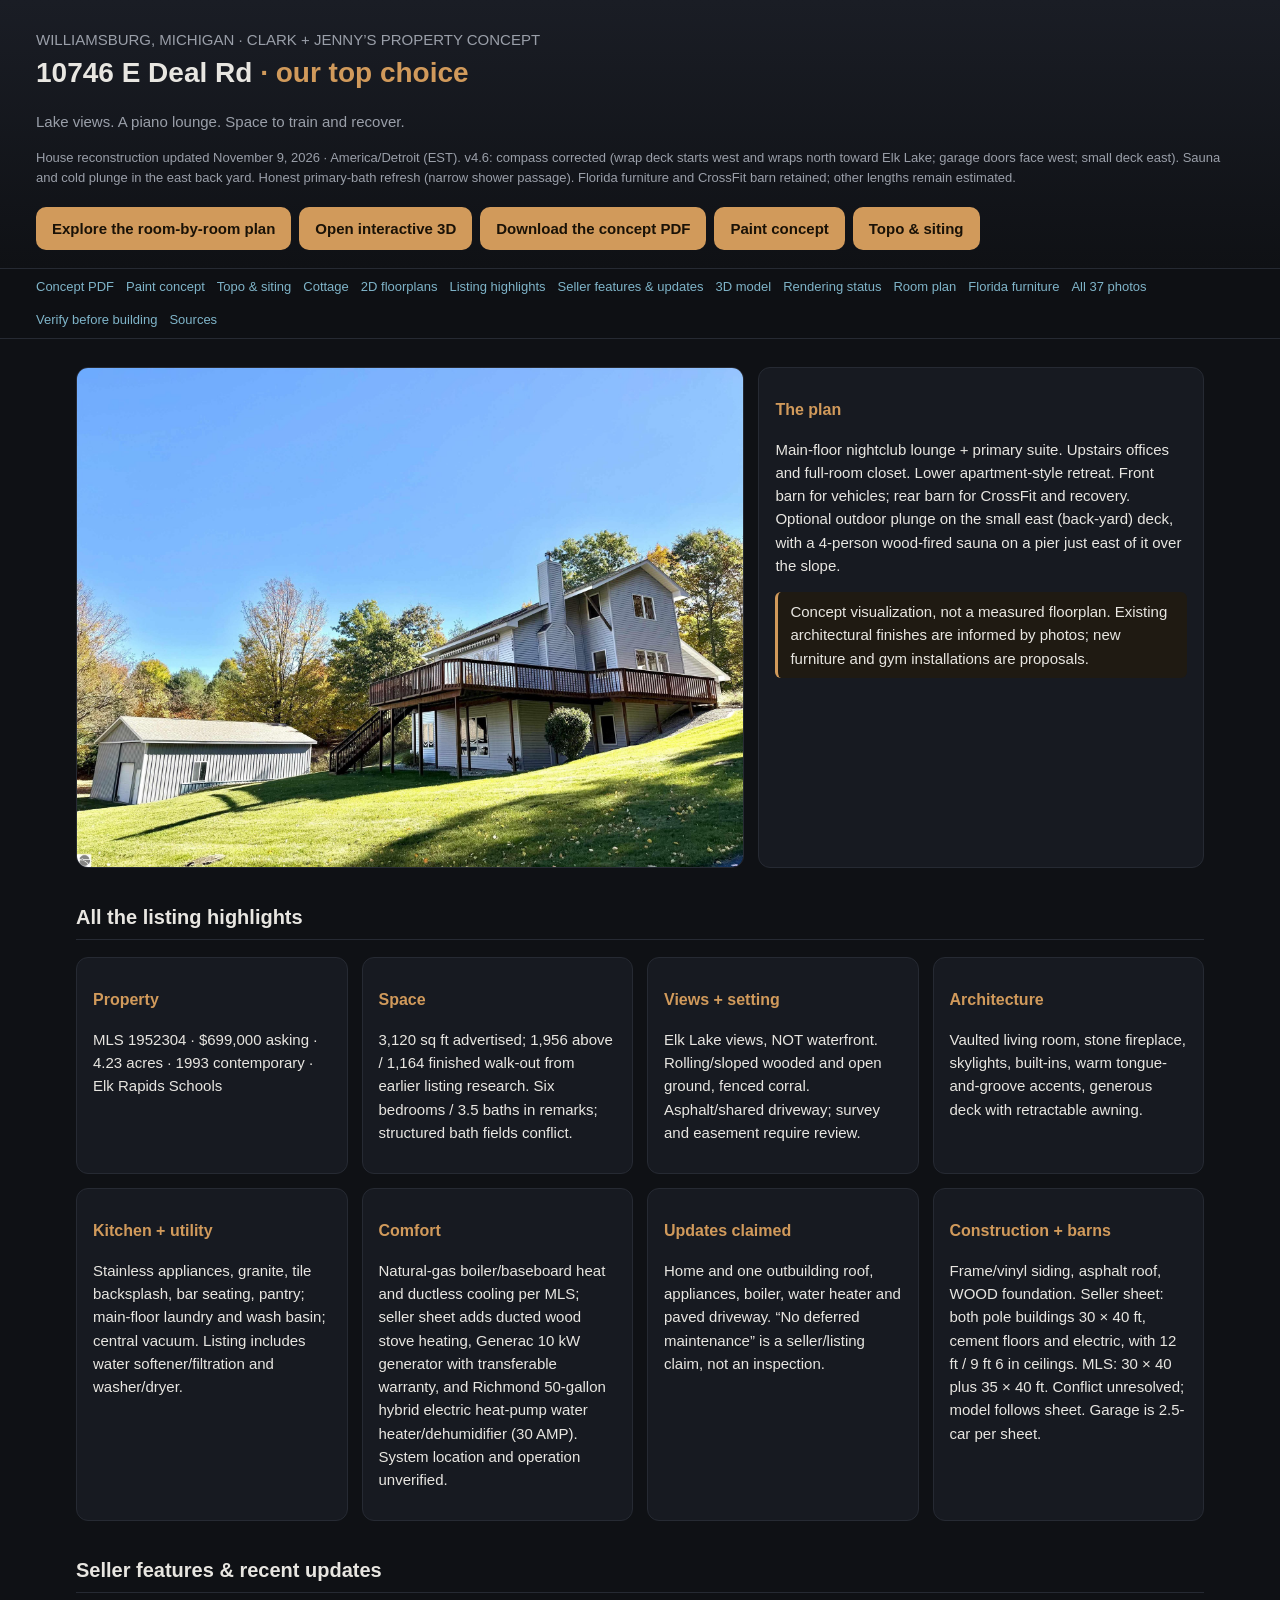
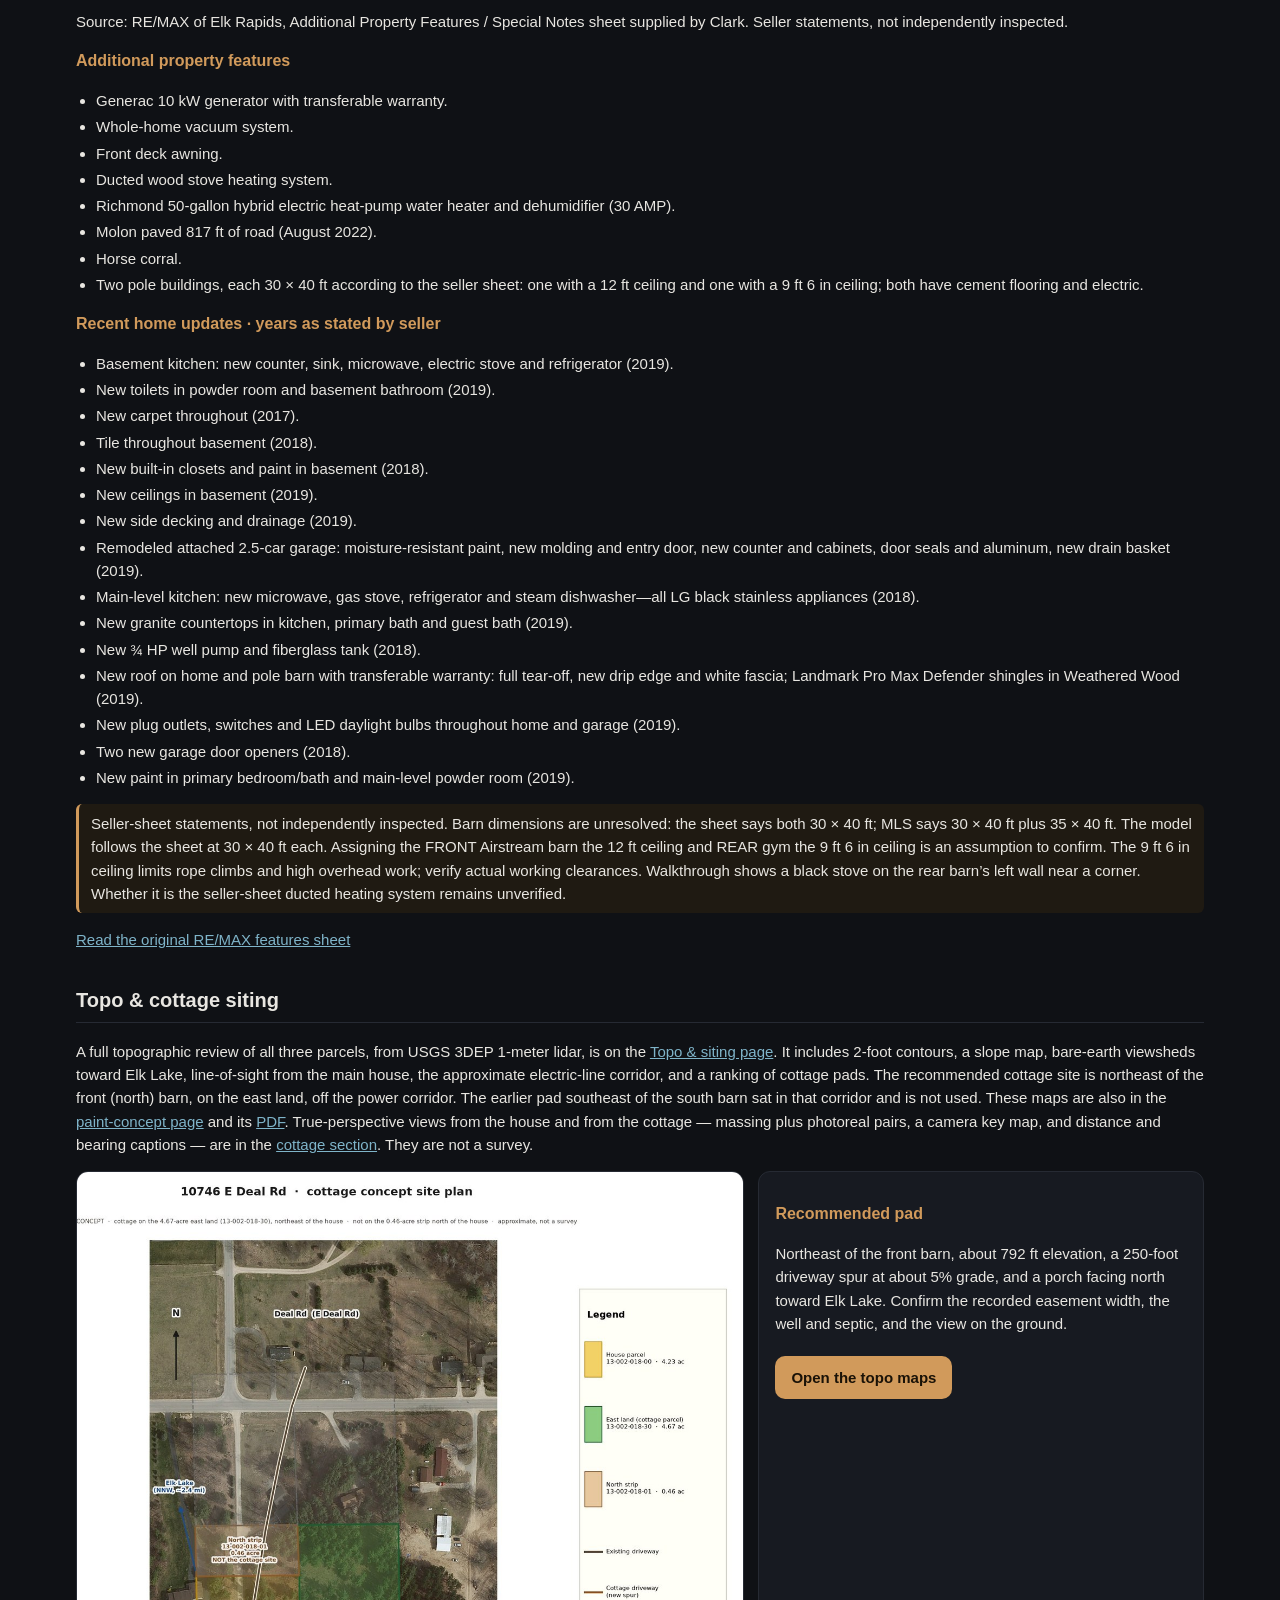
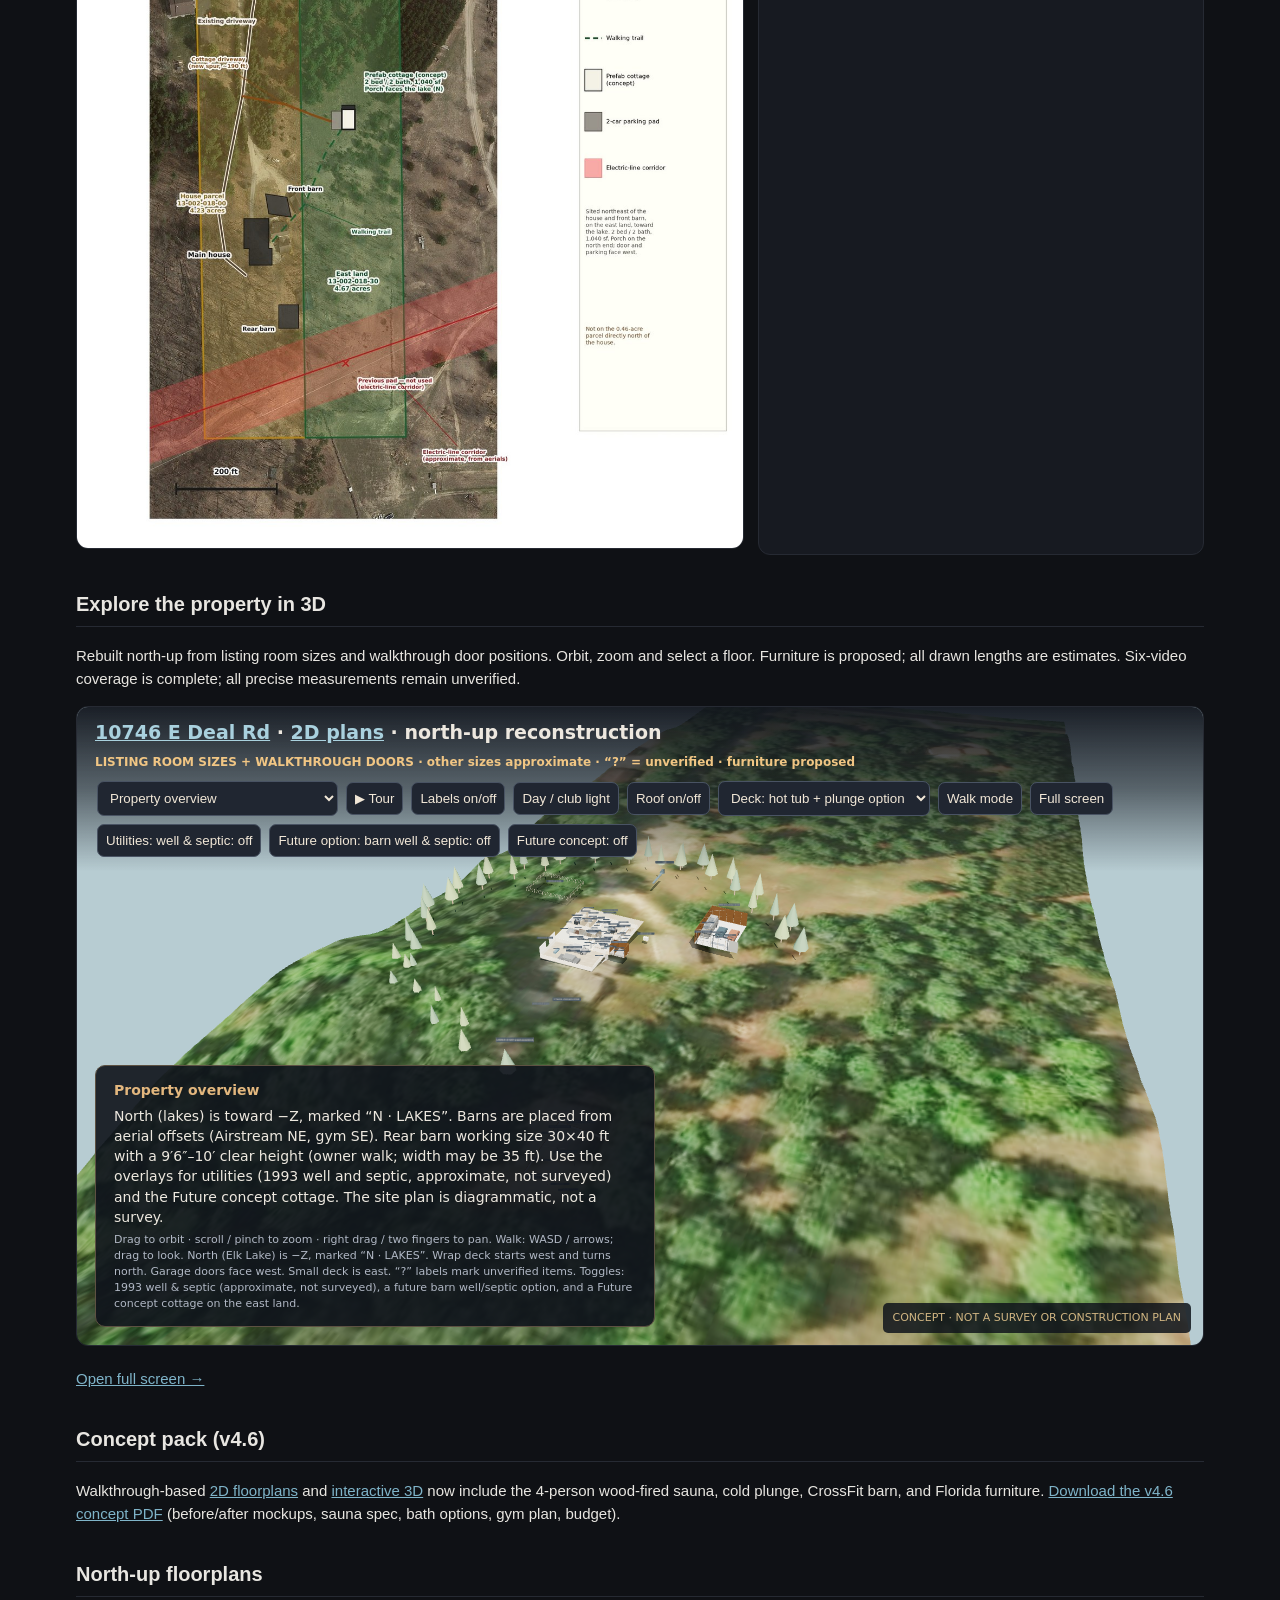
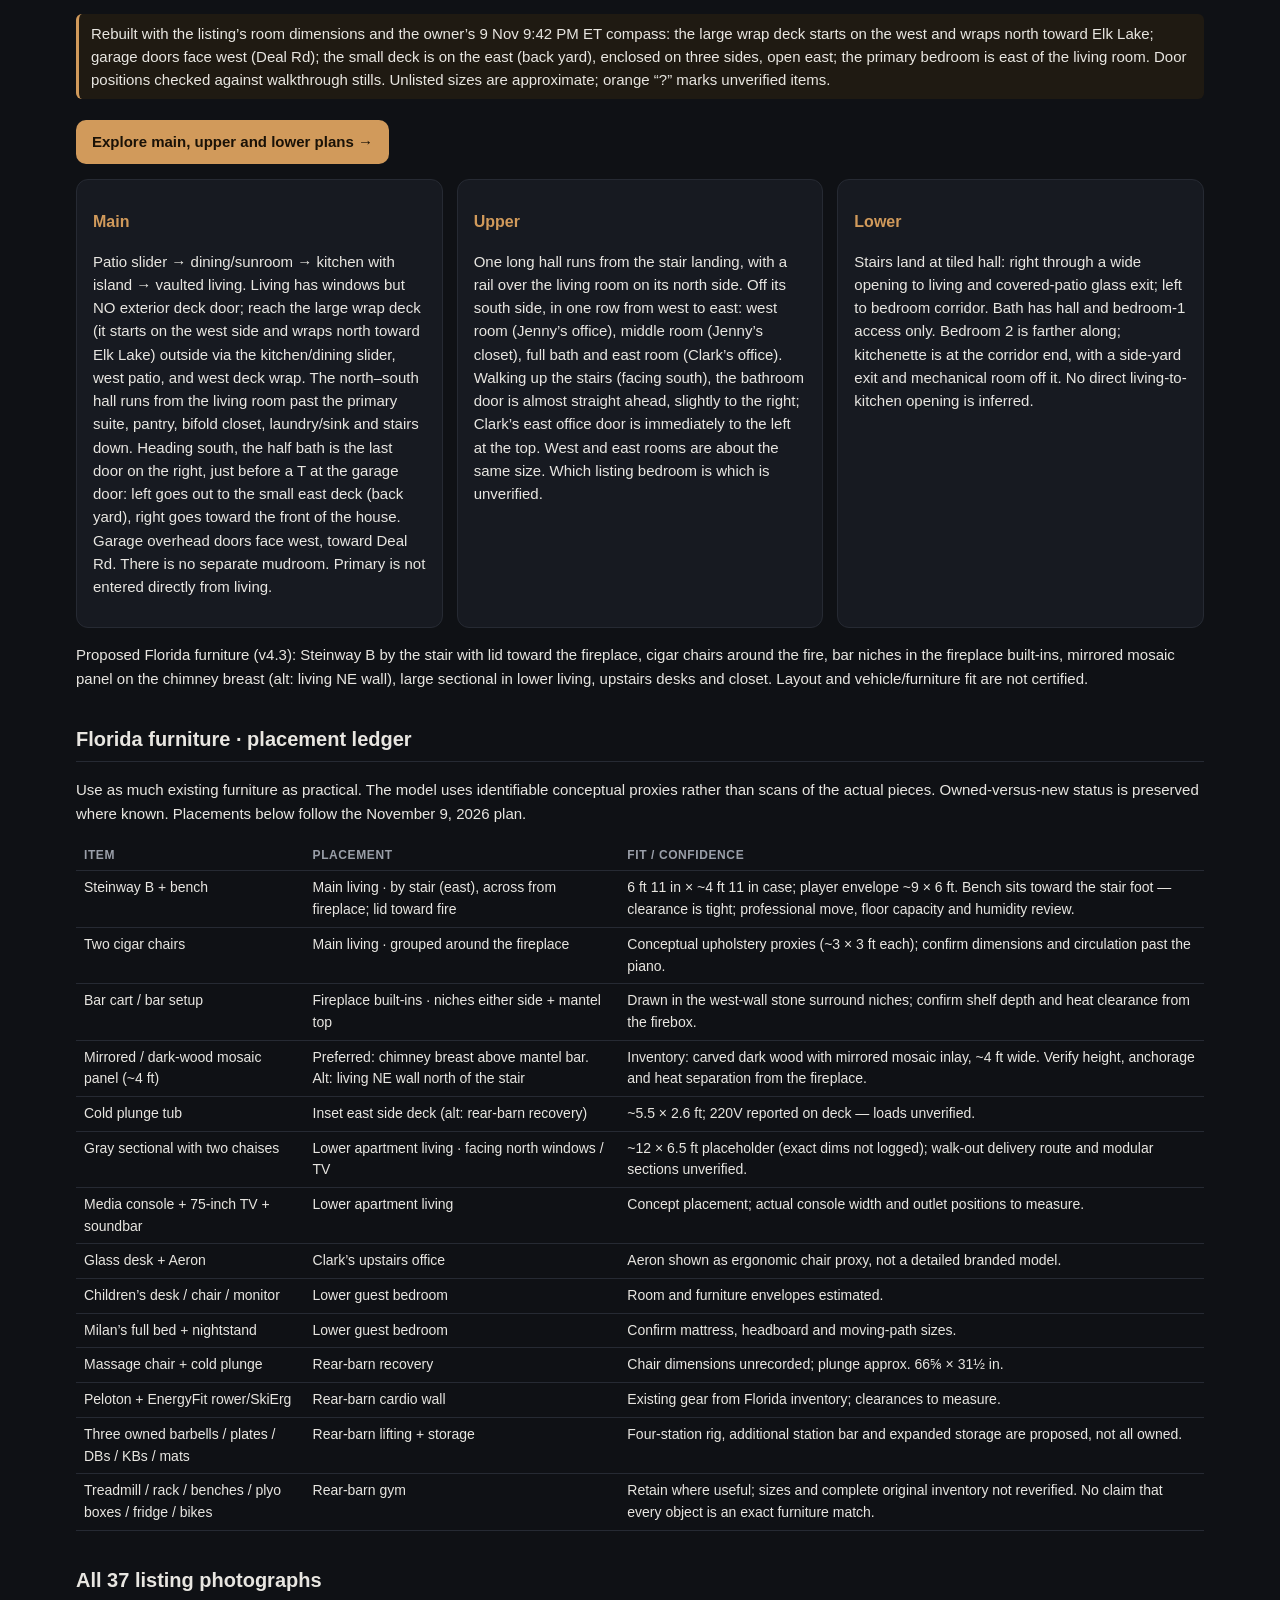
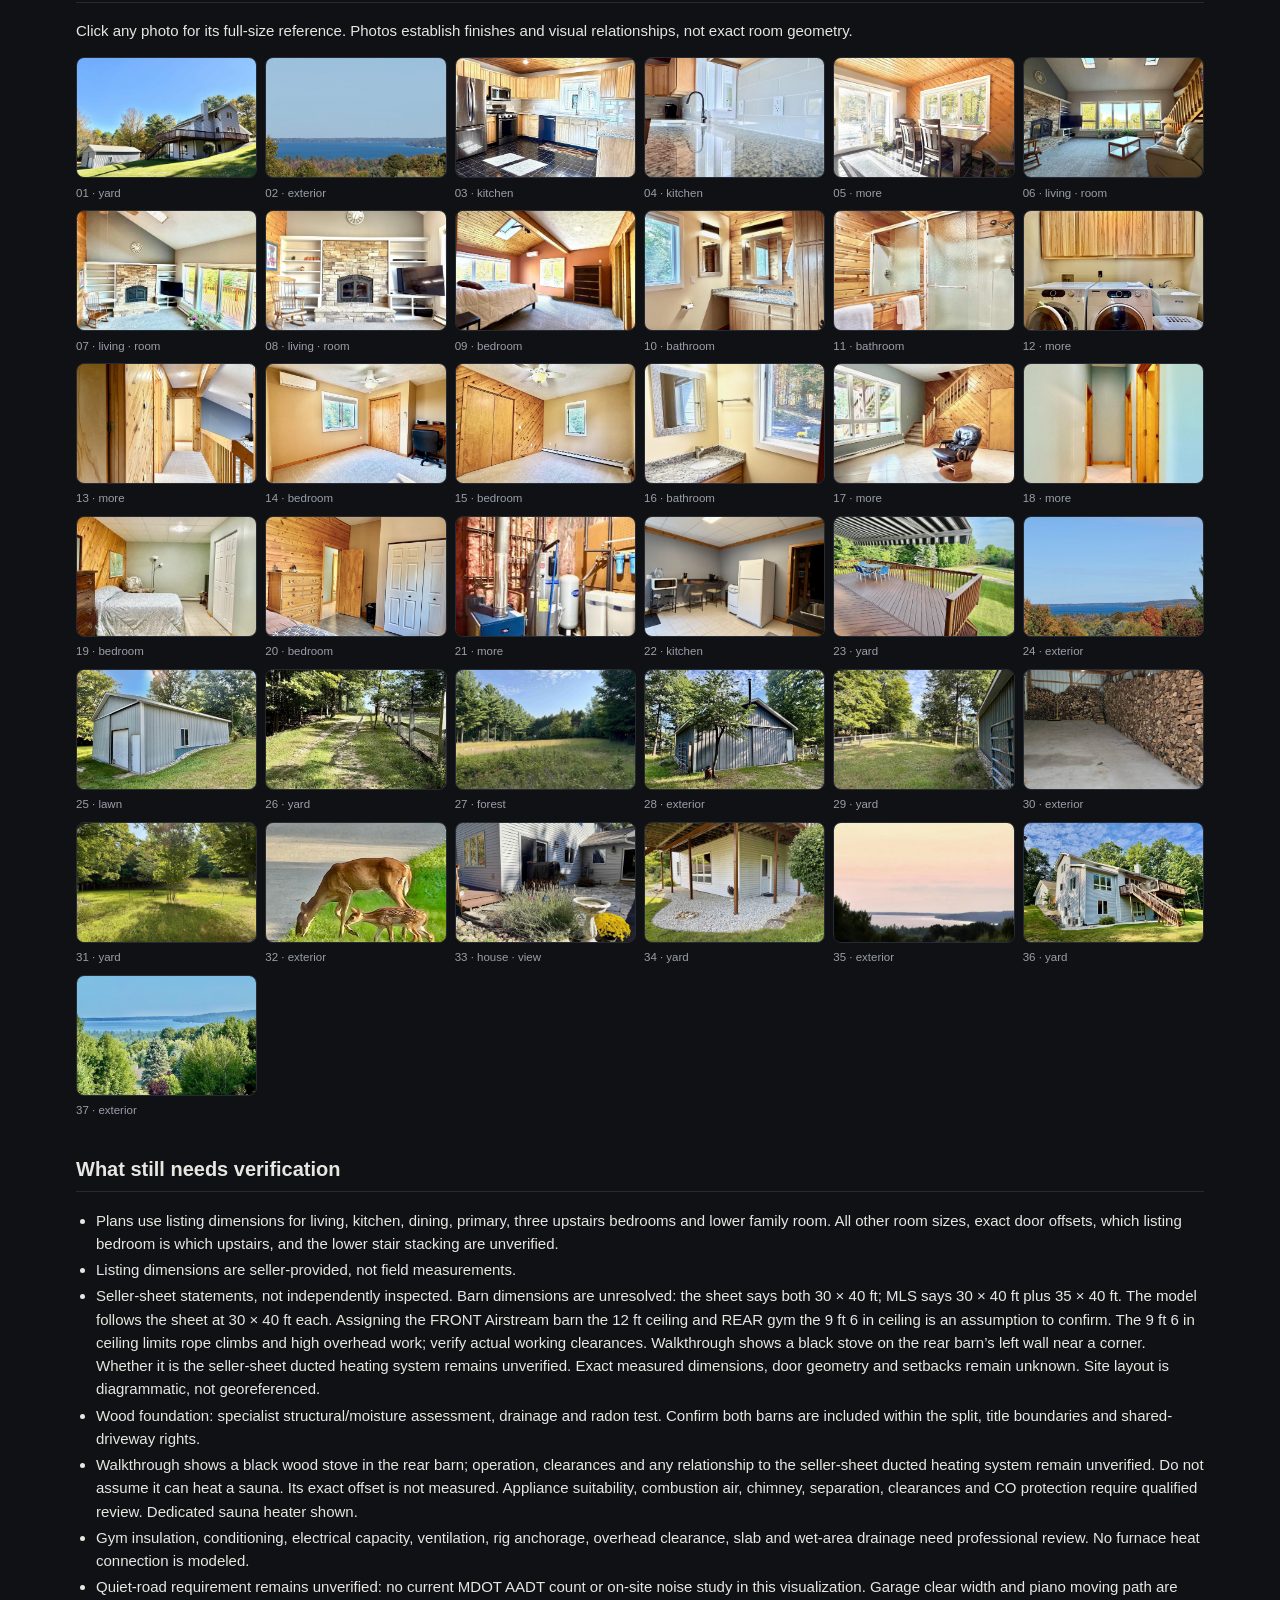
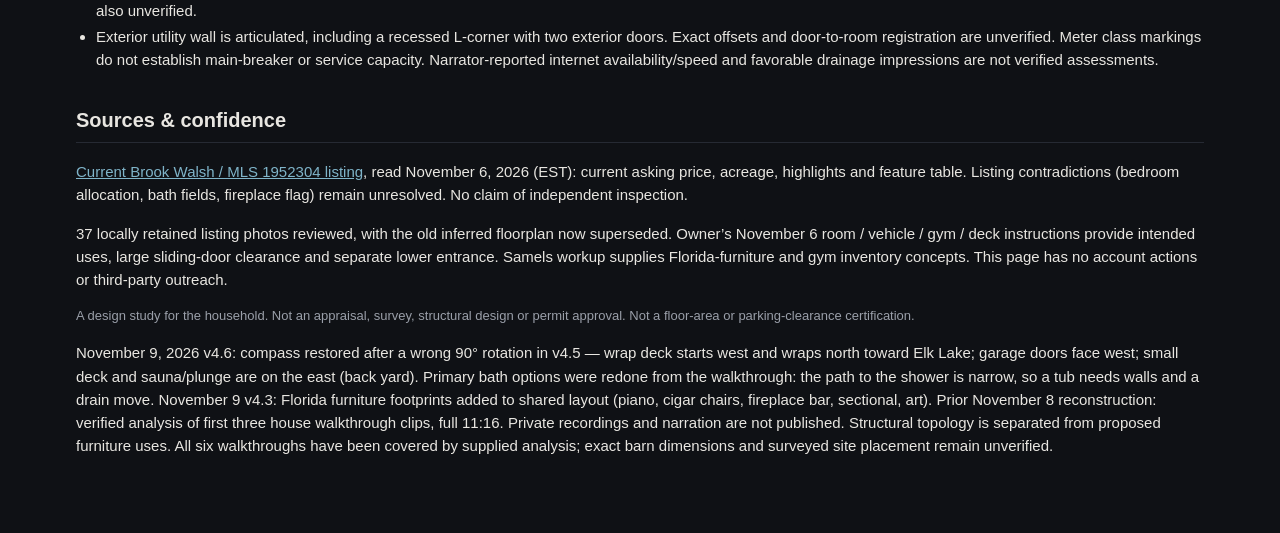
==== commit bbe60d4c: "Publish true-perspective Deal Rd cottage views with massing pairs. Add the camera key map and seven " ====
--- a/index.html
+++ b/index.html
@@ -23,4 +23,4 @@
 ul{padding-left:20px}li{margin:3px 0}.muted{color:var(--muted);font-size:13px}
 .pc{display:grid;grid-template-columns:1fr 1fr;gap:14px}@media(max-width:800px){.hero,.pc{grid-template-columns:1fr}}
 
-.hero{grid-template-columns:1.5fr 1fr}.rendergrid{display:grid;grid-template-columns:repeat(auto-fit,minmax(350px,1fr));gap:18px}.rendergrid img{width:100%;border-radius:12px}figure{margin:0}figcaption{color:var(--muted);font-size:13px}iframe{width:100%;height:640px;border:1px solid var(--line);border-radius:12px} @media(max-width:700px){header,nav{padding:18px}main{padding:10px 18px}.hero{grid-template-columns:1fr}.rendergrid{grid-template-columns:1fr}}</style></head><body><header><div class="sub">WILLIAMSBURG, MICHIGAN · CLARK + JENNY’S PROPERTY CONCEPT</div><h1>10746 E Deal Rd <span>· our top choice</span></h1><p class="sub">Lake views. A piano lounge. Space to train and recover.</p><p class="muted">House reconstruction updated November 9, 2026 · America/Detroit (EST). v4.6: compass corrected (wrap deck starts west and wraps north toward Elk Lake; garage doors face west; small deck east). Sauna and cold plunge in the east back yard. Honest primary-bath refresh (narrow shower passage). Florida furniture and CrossFit barn retained; other lengths remain estimated.</p><a class="cta" href="#plan">Explore the room-by-room plan</a><a class="cta" href="model.html" id="modelCTA">Open interactive 3D</a><a class="cta" href="10746-Deal-Rd-Concept-v4.6.pdf" id="pdfCTA">Download the concept PDF</a><a class="cta" href="paint-concept/">Paint concept</a><a class="cta" href="topo/">Topo &amp; siting</a></header><nav><a href="10746-Deal-Rd-Concept-v4.6.pdf">Concept PDF</a><a href="paint-concept/">Paint concept</a><a href="topo/">Topo &amp; siting</a><a href="paint-concept/#cottage">Cottage</a><a href="floorplans.html">2D floorplans</a><a href="#facts">Listing highlights</a><a href="#seller-features">Seller features &amp; updates</a><a href="#model">3D model</a><a href="#concepts">Rendering status</a><a href="#plan">Room plan</a><a href="#inventory">Florida furniture</a><a href="#photos">All 37 photos</a><a href="#verify">Verify before building</a><a href="#sources">Sources</a></nav><main><div class="hero"><img alt="Listing rear exterior with deck" src="photos/01_yard.jpg"/><div class="card"><h3>The plan</h3><p>Main-floor nightclub lounge + primary suite. Upstairs offices and full-room closet. Lower apartment-style retreat. Front barn for vehicles; rear barn for CrossFit and recovery. Optional outdoor plunge on the small east (back-yard) deck, with a 4-person wood-fired sauna on a pier just east of it over the slope.</p><p class="warn">Concept visualization, not a measured floorplan. Existing architectural finishes are informed by photos; new furniture and gym installations are proposals.</p></div></div><section id="facts"><h2>All the listing highlights</h2><div class="grid"><div class="card"><h3>Property</h3><p>MLS 1952304 · $699,000 asking · 4.23 acres · 1993 contemporary · Elk Rapids Schools</p></div><div class="card"><h3>Space</h3><p>3,120 sq ft advertised; 1,956 above / 1,164 finished walk-out from earlier listing research. Six bedrooms / 3.5 baths in remarks; structured bath fields conflict.</p></div><div class="card"><h3>Views + setting</h3><p>Elk Lake views, NOT waterfront. Rolling/sloped wooded and open ground, fenced corral. Asphalt/shared driveway; survey and easement require review.</p></div><div class="card"><h3>Architecture</h3><p>Vaulted living room, stone fireplace, skylights, built-ins, warm tongue-and-groove accents, generous deck with retractable awning.</p></div><div class="card"><h3>Kitchen + utility</h3><p>Stainless appliances, granite, tile backsplash, bar seating, pantry; main-floor laundry and wash basin; central vacuum. Listing includes water softener/filtration and washer/dryer.</p></div><div class="card"><h3>Comfort</h3><p>Natural-gas boiler/baseboard heat and ductless cooling per MLS; seller sheet adds ducted wood stove heating, Generac 10 kW generator with transferable warranty, and Richmond 50-gallon hybrid electric heat-pump water heater/dehumidifier (30 AMP). System location and operation unverified.</p></div><div class="card"><h3>Updates claimed</h3><p>Home and one outbuilding roof, appliances, boiler, water heater and paved driveway. “No deferred maintenance” is a seller/listing claim, not an inspection.</p></div><div class="card"><h3>Construction + barns</h3><p>Frame/vinyl siding, asphalt roof, WOOD foundation. Seller sheet: both pole buildings 30 × 40 ft, cement floors and electric, with 12 ft / 9 ft 6 in ceilings. MLS: 30 × 40 plus 35 × 40 ft. Conflict unresolved; model follows sheet. Garage is 2.5-car per sheet.</p></div></div></section><section id="seller-features"><h2>Seller features &amp; recent updates</h2><p>Source: RE/MAX of Elk Rapids, Additional Property Features / Special Notes sheet supplied by Clark. Seller statements, not independently inspected.</p><h3>Additional property features</h3><ul><li>Generac 10 kW generator with transferable warranty.</li><li>Whole-home vacuum system.</li><li>Front deck awning.</li><li>Ducted wood stove heating system.</li><li>Richmond 50-gallon hybrid electric heat-pump water heater and dehumidifier (30 AMP).</li><li>Molon paved 817 ft of road (August 2022).</li><li>Horse corral.</li><li>Two pole buildings, each 30 × 40 ft according to the seller sheet: one with a 12 ft ceiling and one with a 9 ft 6 in ceiling; both have cement flooring and electric.</li></ul><h3>Recent home updates · years as stated by seller</h3><ul><li>Basement kitchen: new counter, sink, microwave, electric stove and refrigerator (2019).</li><li>New toilets in powder room and basement bathroom (2019).</li><li>New carpet throughout (2017).</li><li>Tile throughout basement (2018).</li><li>New built-in closets and paint in basement (2018).</li><li>New ceilings in basement (2019).</li><li>New side decking and drainage (2019).</li><li>Remodeled attached 2.5-car garage: moisture-resistant paint, new molding and entry door, new counter and cabinets, door seals and aluminum, new drain basket (2019).</li><li>Main-level kitchen: new microwave, gas stove, refrigerator and steam dishwasher—all LG black stainless appliances (2018).</li><li>New granite countertops in kitchen, primary bath and guest bath (2019).</li><li>New ¾ HP well pump and fiberglass tank (2018).</li><li>New roof on home and pole barn with transferable warranty: full tear-off, new drip edge and white fascia; Landmark Pro Max Defender shingles in Weathered Wood (2019).</li><li>New plug outlets, switches and LED daylight bulbs throughout home and garage (2019).</li><li>Two new garage door openers (2018).</li><li>New paint in primary bedroom/bath and main-level powder room (2019).</li></ul><p class="warn">Seller-sheet statements, not independently inspected. Barn dimensions are unresolved: the sheet says both 30 × 40 ft; MLS says 30 × 40 ft plus 35 × 40 ft. The model follows the sheet at 30 × 40 ft each. Assigning the FRONT Airstream barn the 12 ft ceiling and REAR gym the 9 ft 6 in ceiling is an assumption to confirm. The 9 ft 6 in ceiling limits rope climbs and high overhead work; verify actual working clearances. Walkthrough shows a black stove on the rear barn’s left wall near a corner. Whether it is the seller-sheet ducted heating system remains unverified.</p><a href="assets/seller_features_sheet.jpg">Read the original RE/MAX features sheet</a></section><section id="topo"><h2>Topo &amp; cottage siting</h2><p>A full topographic review of all three parcels, from USGS 3DEP 1-meter lidar, is on the <a href="topo/">Topo &amp; siting page</a>. It includes 2-foot contours, a slope map, bare-earth viewsheds toward Elk Lake, line-of-sight from the main house, the approximate electric-line corridor, and a ranking of cottage pads. The recommended cottage site is northeast of the front (north) barn, on the east land, off the power corridor. The earlier pad southeast of the south barn sat in that corridor and is not used. These maps are also in the <a href="paint-concept/#topo">paint-concept page</a> and its <a href="paint-concept/10746-Deal-Rd-Paint-Concept.pdf">PDF</a>. They are not a survey.</p><div class="hero" style="margin-top:14px"><a href="topo/"><img alt="Concept site plan showing the cottage northeast of the front barn and the electric-line corridor" src="topo/img/cottage-site-plan-concept.jpg"/></a><div class="card"><h3>Recommended pad</h3><p>Northeast of the front barn, about 792 ft elevation, a 190-foot driveway spur at about 5% grade, and a porch facing north toward Elk Lake. Confirm the recorded easement width, the well and septic, and the view on the ground.</p><a class="cta" href="topo/">Open the topo maps</a></div></div></section><section id="model"><h2>Explore the property in 3D</h2><p>Rebuilt north-up from listing room sizes and walkthrough door positions. Orbit, zoom and select a floor. Furniture is proposed; all drawn lengths are estimates. Six-video coverage is complete; all precise measurements remain unverified.</p><iframe loading="lazy" src="model.html" title="Deal Rd interactive concept model"></iframe><p><a href="model.html">Open full screen →</a></p></section><section id="concepts"><h2>Concept pack (v4.6)</h2><p>Walkthrough-based <a href="floorplans.html">2D floorplans</a> and <a href="model.html">interactive 3D</a> now include the 4-person wood-fired sauna, cold plunge, CrossFit barn, and Florida furniture. <a href="10746-Deal-Rd-Concept-v4.6.pdf">Download the v4.6 concept PDF</a> (before/after mockups, sauna spec, bath options, gym plan, budget).</p></section><section id="plan"><h2>North-up floorplans</h2><p class="warn">Rebuilt with the listing’s room dimensions and the owner’s 9 Nov 9:42 PM ET compass: the large wrap deck starts on the west and wraps north toward Elk Lake; garage doors face west (Deal Rd); the small deck is on the east (back yard), enclosed on three sides, open east; the primary bedroom is east of the living room. Door positions checked against walkthrough stills. Unlisted sizes are approximate; orange “?” marks unverified items.</p><p><a class="cta" href="floorplans.html">Explore main, upper and lower plans →</a></p><div class="grid"><div class="card"><h3>Main</h3><p>Patio slider → dining/sunroom → kitchen with island → vaulted living. Living has windows but NO exterior deck door; reach the large wrap deck (it starts on the west side and wraps north toward Elk Lake) outside via the kitchen/dining slider, west patio, and west deck wrap. The north–south hall runs from the living room past the primary suite, pantry, bifold closet, laundry/sink and stairs down. Heading south, the half bath is the last door on the right, just before a T at the garage door: left goes out to the small east deck (back yard), right goes toward the front of the house. Garage overhead doors face west, toward Deal Rd. There is no separate mudroom. Primary is not entered directly from living.</p></div><div class="card"><h3>Upper</h3><p>One long hall runs from the stair landing, with a rail over the living room on its north side. Off its south side, in one row from west to east: west room (Jenny’s office), middle room (Jenny’s closet), full bath and east room (Clark’s office). Walking up the stairs (facing south), the bathroom door is almost straight ahead, slightly to the right; Clark’s east office door is immediately to the left at the top. West and east rooms are about the same size. Which listing bedroom is which is unverified.</p></div><div class="card"><h3>Lower</h3><p>Stairs land at tiled hall: right through a wide opening to living and covered-patio glass exit; left to bedroom corridor. Bath has hall and bedroom-1 access only. Bedroom 2 is farther along; kitchenette is at the corridor end, with a side-yard exit and mechanical room off it. No direct living-to-kitchen opening is inferred.</p></div></div><p>Proposed Florida furniture (v4.3): Steinway B by the stair with lid toward the fireplace, cigar chairs around the fire, bar niches in the fireplace built-ins, mirrored mosaic panel on the chimney breast (alt: living NE wall), large sectional in lower living, upstairs desks and closet. Layout and vehicle/furniture fit are not certified.</p></section><section id="inventory"><h2>Florida furniture · placement ledger</h2><p>Use as much existing furniture as practical. The model uses identifiable conceptual proxies rather than scans of the actual pieces. Owned-versus-new status is preserved where known. Placements below follow the November 9, 2026 plan.</p><table><tr><th>Item</th><th>Placement</th><th>Fit / confidence</th></tr><tr><td>Steinway B + bench</td><td>Main living · by stair (east), across from fireplace; lid toward fire</td><td>6 ft 11 in × ~4 ft 11 in case; player envelope ~9 × 6 ft. Bench sits toward the stair foot — clearance is tight; professional move, floor capacity and humidity review.</td></tr><tr><td>Two cigar chairs</td><td>Main living · grouped around the fireplace</td><td>Conceptual upholstery proxies (~3 × 3 ft each); confirm dimensions and circulation past the piano.</td></tr><tr><td>Bar cart / bar setup</td><td>Fireplace built-ins · niches either side + mantel top</td><td>Drawn in the west-wall stone surround niches; confirm shelf depth and heat clearance from the firebox.</td></tr><tr><td>Mirrored / dark-wood mosaic panel (~4 ft)</td><td>Preferred: chimney breast above mantel bar. Alt: living NE wall north of the stair</td><td>Inventory: carved dark wood with mirrored mosaic inlay, ~4 ft wide. Verify height, anchorage and heat separation from the fireplace.</td></tr><tr><td>Cold plunge tub</td><td>Inset east side deck (alt: rear-barn recovery)</td><td>~5.5 × 2.6 ft; 220V reported on deck — loads unverified.</td></tr><tr><td>Gray sectional with two chaises</td><td>Lower apartment living · facing north windows / TV</td><td>~12 × 6.5 ft placeholder (exact dims not logged); walk-out delivery route and modular sections unverified.</td></tr><tr><td>Media console + 75-inch TV + soundbar</td><td>Lower apartment living</td><td>Concept placement; actual console width and outlet positions to measure.</td></tr><tr><td>Glass desk + Aeron</td><td>Clark’s upstairs office</td><td>Aeron shown as ergonomic chair proxy, not a detailed branded model.</td></tr><tr><td>Children’s desk / chair / monitor</td><td>Lower guest bedroom</td><td>Room and furniture envelopes estimated.</td></tr><tr><td>Milan’s full bed + nightstand</td><td>Lower guest bedroom</td><td>Confirm mattress, headboard and moving-path sizes.</td></tr><tr><td>Massage chair + cold plunge</td><td>Rear-barn recovery</td><td>Chair dimensions unrecorded; plunge approx. 66⅝ × 31½ in.</td></tr><tr><td>Peloton + EnergyFit rower/SkiErg</td><td>Rear-barn cardio wall</td><td>Existing gear from Florida inventory; clearances to measure.</td></tr><tr><td>Three owned barbells / plates / DBs / KBs / mats</td><td>Rear-barn lifting + storage</td><td>Four-station rig, additional station bar and expanded storage are proposed, not all owned.</td></tr><tr><td>Treadmill / rack / benches / plyo boxes / fridge / bikes</td><td>Rear-barn gym</td><td>Retain where useful; sizes and complete original inventory not reverified. No claim that every object is an exact furniture match.</td></tr></table></section><section id="photos"><h2>All 37 listing photographs</h2><p>Click any photo for its full-size reference. Photos establish finishes and visual relationships, not exact room geometry.</p><div class="gal"><figure><a href="photos/01_yard.jpg"><img alt="Listing photo 01 · yard" loading="lazy" src="photos/01_yard.jpg"/></a><figcaption>01 · yard</figcaption></figure><figure><a href="photos/02_exterior.jpg"><img alt="Listing photo 02 · exterior" loading="lazy" src="photos/02_exterior.jpg"/></a><figcaption>02 · exterior</figcaption></figure><figure><a href="photos/03_kitchen.jpg"><img alt="Listing photo 03 · kitchen" loading="lazy" src="photos/03_kitchen.jpg"/></a><figcaption>03 · kitchen</figcaption></figure><figure><a href="photos/04_kitchen.jpg"><img alt="Listing photo 04 · kitchen" loading="lazy" src="photos/04_kitchen.jpg"/></a><figcaption>04 · kitchen</figcaption></figure><figure><a href="photos/05_more.jpg"><img alt="Listing photo 05 · more" loading="lazy" src="photos/05_more.jpg"/></a><figcaption>05 · more</figcaption></figure><figure><a href="photos/06_living_room.jpg"><img alt="Listing photo 06 · living · room" loading="lazy" src="photos/06_living_room.jpg"/></a><figcaption>06 · living · room</figcaption></figure><figure><a href="photos/07_living_room.jpg"><img alt="Listing photo 07 · living · room" loading="lazy" src="photos/07_living_room.jpg"/></a><figcaption>07 · living · room</figcaption></figure><figure><a href="photos/08_living_room.jpg"><img alt="Listing photo 08 · living · room" loading="lazy" src="photos/08_living_room.jpg"/></a><figcaption>08 · living · room</figcaption></figure><figure><a href="photos/09_bedroom.jpg"><img alt="Listing photo 09 · bedroom" loading="lazy" src="photos/09_bedroom.jpg"/></a><figcaption>09 · bedroom</figcaption></figure><figure><a href="photos/10_bathroom.jpg"><img alt="Listing photo 10 · bathroom" loading="lazy" src="photos/10_bathroom.jpg"/></a><figcaption>10 · bathroom</figcaption></figure><figure><a href="photos/11_bathroom.jpg"><img alt="Listing photo 11 · bathroom" loading="lazy" src="photos/11_bathroom.jpg"/></a><figcaption>11 · bathroom</figcaption></figure><figure><a href="photos/12_more.jpg"><img alt="Listing photo 12 · more" loading="lazy" src="photos/12_more.jpg"/></a><figcaption>12 · more</figcaption></figure><figure><a href="photos/13_more.jpg"><img alt="Listing photo 13 · more" loading="lazy" src="photos/13_more.jpg"/></a><figcaption>13 · more</figcaption></figure><figure><a href="photos/14_bedroom.jpg"><img alt="Listing photo 14 · bedroom" loading="lazy" src="photos/14_bedroom.jpg"/></a><figcaption>14 · bedroom</figcaption></figure><figure><a href="photos/15_bedroom.jpg"><img alt="Listing photo 15 · bedroom" loading="lazy" src="photos/15_bedroom.jpg"/></a><figcaption>15 · bedroom</figcaption></figure><figure><a href="photos/16_bathroom.jpg"><img alt="Listing photo 16 · bathroom" loading="lazy" src="photos/16_bathroom.jpg"/></a><figcaption>16 · bathroom</figcaption></figure><figure><a href="photos/17_more.jpg"><img alt="Listing photo 17 · more" loading="lazy" src="photos/17_more.jpg"/></a><figcaption>17 · more</figcaption></figure><figure><a href="photos/18_more.jpg"><img alt="Listing photo 18 · more" loading="lazy" src="photos/18_more.jpg"/></a><figcaption>18 · more</figcaption></figure><figure><a href="photos/19_bedroom.jpg"><img alt="Listing photo 19 · bedroom" loading="lazy" src="photos/19_bedroom.jpg"/></a><figcaption>19 · bedroom</figcaption></figure><figure><a href="photos/20_bedroom.jpg"><img alt="Listing photo 20 · bedroom" loading="lazy" src="photos/20_bedroom.jpg"/></a><figcaption>20 · bedroom</figcaption></figure><figure><a href="photos/21_more.jpg"><img alt="Listing photo 21 · more" loading="lazy" src="photos/21_more.jpg"/></a><figcaption>21 · more</figcaption></figure><figure><a href="photos/22_kitchen.jpg"><img alt="Listing photo 22 · kitchen" loading="lazy" src="photos/22_kitchen.jpg"/></a><figcaption>22 · kitchen</figcaption></figure><figure><a href="photos/23_yard.jpg"><img alt="Listing photo 23 · yard" loading="lazy" src="photos/23_yard.jpg"/></a><figcaption>23 · yard</figcaption></figure><figure><a href="photos/24_exterior.jpg"><img alt="Listing photo 24 · exterior" loading="lazy" src="photos/24_exterior.jpg"/></a><figcaption>24 · exterior</figcaption></figure><figure><a href="photos/25_lawn.jpg"><img alt="Listing photo 25 · lawn" loading="lazy" src="photos/25_lawn.jpg"/></a><figcaption>25 · lawn</figcaption></figure><figure><a href="photos/26_yard.jpg"><img alt="Listing photo 26 · yard" loading="lazy" src="photos/26_yard.jpg"/></a><figcaption>26 · yard</figcaption></figure><figure><a href="photos/27_forest.jpg"><img alt="Listing photo 27 · forest" loading="lazy" src="photos/27_forest.jpg"/></a><figcaption>27 · forest</figcaption></figure><figure><a href="photos/28_exterior.jpg"><img alt="Listing photo 28 · exterior" loading="lazy" src="photos/28_exterior.jpg"/></a><figcaption>28 · exterior</figcaption></figure><figure><a href="photos/29_yard.jpg"><img alt="Listing photo 29 · yard" loading="lazy" src="photos/29_yard.jpg"/></a><figcaption>29 · yard</figcaption></figure><figure><a href="photos/30_exterior.jpg"><img alt="Listing photo 30 · exterior" loading="lazy" src="photos/30_exterior.jpg"/></a><figcaption>30 · exterior</figcaption></figure><figure><a href="photos/31_yard.jpg"><img alt="Listing photo 31 · yard" loading="lazy" src="photos/31_yard.jpg"/></a><figcaption>31 · yard</figcaption></figure><figure><a href="photos/32_exterior.jpg"><img alt="Listing photo 32 · exterior" loading="lazy" src="photos/32_exterior.jpg"/></a><figcaption>32 · exterior</figcaption></figure><figure><a href="photos/33_house_view.jpg"><img alt="Listing photo 33 · house · view" loading="lazy" src="photos/33_house_view.jpg"/></a><figcaption>33 · house · view</figcaption></figure><figure><a href="photos/34_yard.jpg"><img alt="Listing photo 34 · yard" loading="lazy" src="photos/34_yard.jpg"/></a><figcaption>34 · yard</figcaption></figure><figure><a href="photos/35_exterior.jpg"><img alt="Listing photo 35 · exterior" loading="lazy" src="photos/35_exterior.jpg"/></a><figcaption>35 · exterior</figcaption></figure><figure><a href="photos/36_yard.jpg"><img alt="Listing photo 36 · yard" loading="lazy" src="photos/36_yard.jpg"/></a><figcaption>36 · yard</figcaption></figure><figure><a href="photos/37_exterior.jpg"><img alt="Listing photo 37 · exterior" loading="lazy" src="photos/37_exterior.jpg"/></a><figcaption>37 · exterior</figcaption></figure></div></section><section id="verify"><h2>What still needs verification</h2><ul><li>Plans use listing dimensions for living, kitchen, dining, primary, three upstairs bedrooms and lower family room. All other room sizes, exact door offsets, which listing bedroom is which upstairs, and the lower stair stacking are unverified.</li><li>Listing dimensions are seller-provided, not field measurements.</li><li>Seller-sheet statements, not independently inspected. Barn dimensions are unresolved: the sheet says both 30 × 40 ft; MLS says 30 × 40 ft plus 35 × 40 ft. The model follows the sheet at 30 × 40 ft each. Assigning the FRONT Airstream barn the 12 ft ceiling and REAR gym the 9 ft 6 in ceiling is an assumption to confirm. The 9 ft 6 in ceiling limits rope climbs and high overhead work; verify actual working clearances. Walkthrough shows a black stove on the rear barn’s left wall near a corner. Whether it is the seller-sheet ducted heating system remains unverified. Exact measured dimensions, door geometry and setbacks remain unknown. Site layout is diagrammatic, not georeferenced.</li><li>Wood foundation: specialist structural/moisture assessment, drainage and radon test. Confirm both barns are included within the split, title boundaries and shared-driveway rights.</li><li>Walkthrough shows a black wood stove in the rear barn; operation, clearances and any relationship to the seller-sheet ducted heating system remain unverified. Do not assume it can heat a sauna. Its exact offset is not measured. Appliance suitability, combustion air, chimney, separation, clearances and CO protection require qualified review. Dedicated sauna heater shown.</li><li>Gym insulation, conditioning, electrical capacity, ventilation, rig anchorage, overhead clearance, slab and wet-area drainage need professional review. No furnace heat connection is modeled.</li><li>Quiet-road requirement remains unverified: no current MDOT AADT count or on-site noise study in this visualization. Garage clear width and piano moving path are also unverified.</li><li>Exterior utility wall is articulated, including a recessed L-corner with two exterior doors. Exact offsets and door-to-room registration are unverified. Meter class markings do not establish main-breaker or service capacity. Narrator-reported internet availability/speed and favorable drainage impressions are not verified assessments.</li></ul></section><section id="sources"><h2>Sources &amp; confidence</h2><p><a href="https://www.brookwalsh.com/listing/1952304-10746-e-deal-road-williamsburg-mi-49690/">Current Brook Walsh / MLS 1952304 listing</a>, read November 6, 2026 (EST): current asking price, acreage, highlights and feature table. Listing contradictions (bedroom allocation, bath fields, fireplace flag) remain unresolved. No claim of independent inspection.</p><p>37 locally retained listing photos reviewed, with the old inferred floorplan now superseded. Owner’s November 6 room / vehicle / gym / deck instructions provide intended uses, large sliding-door clearance and separate lower entrance. Samels workup supplies Florida-furniture and gym inventory concepts. This page has no account actions or third-party outreach.</p><p class="muted">A design study for the household. Not an appraisal, survey, structural design or permit approval. Not a floor-area or parking-clearance certification.</p><p>November 9, 2026 v4.6: compass restored after a wrong 90° rotation in v4.5 — wrap deck starts west and wraps north toward Elk Lake; garage doors face west; small deck and sauna/plunge are on the east (back yard). Primary bath options were redone from the walkthrough: the path to the shower is narrow, so a tub needs walls and a drain move. November 9 v4.3: Florida furniture footprints added to shared layout (piano, cigar chairs, fireplace bar, sectional, art). Prior November 8 reconstruction: verified analysis of first three house walkthrough clips, full 11:16. Private recordings and narration are not published. Structural topology is separated from proposed furniture uses. All six walkthroughs have been covered by supplied analysis; exact barn dimensions and surveyed site placement remain unverified.</p></section></main></body></html>+.hero{grid-template-columns:1.5fr 1fr}.rendergrid{display:grid;grid-template-columns:repeat(auto-fit,minmax(350px,1fr));gap:18px}.rendergrid img{width:100%;border-radius:12px}figure{margin:0}figcaption{color:var(--muted);font-size:13px}iframe{width:100%;height:640px;border:1px solid var(--line);border-radius:12px} @media(max-width:700px){header,nav{padding:18px}main{padding:10px 18px}.hero{grid-template-columns:1fr}.rendergrid{grid-template-columns:1fr}}</style></head><body><header><div class="sub">WILLIAMSBURG, MICHIGAN · CLARK + JENNY’S PROPERTY CONCEPT</div><h1>10746 E Deal Rd <span>· our top choice</span></h1><p class="sub">Lake views. A piano lounge. Space to train and recover.</p><p class="muted">House reconstruction updated November 9, 2026 · America/Detroit (EST). v4.6: compass corrected (wrap deck starts west and wraps north toward Elk Lake; garage doors face west; small deck east). Sauna and cold plunge in the east back yard. Honest primary-bath refresh (narrow shower passage). Florida furniture and CrossFit barn retained; other lengths remain estimated.</p><a class="cta" href="#plan">Explore the room-by-room plan</a><a class="cta" href="model.html" id="modelCTA">Open interactive 3D</a><a class="cta" href="10746-Deal-Rd-Concept-v4.6.pdf" id="pdfCTA">Download the concept PDF</a><a class="cta" href="paint-concept/">Paint concept</a><a class="cta" href="topo/">Topo &amp; siting</a></header><nav><a href="10746-Deal-Rd-Concept-v4.6.pdf">Concept PDF</a><a href="paint-concept/">Paint concept</a><a href="topo/">Topo &amp; siting</a><a href="paint-concept/#cottage">Cottage</a><a href="floorplans.html">2D floorplans</a><a href="#facts">Listing highlights</a><a href="#seller-features">Seller features &amp; updates</a><a href="#model">3D model</a><a href="#concepts">Rendering status</a><a href="#plan">Room plan</a><a href="#inventory">Florida furniture</a><a href="#photos">All 37 photos</a><a href="#verify">Verify before building</a><a href="#sources">Sources</a></nav><main><div class="hero"><img alt="Listing rear exterior with deck" src="photos/01_yard.jpg"/><div class="card"><h3>The plan</h3><p>Main-floor nightclub lounge + primary suite. Upstairs offices and full-room closet. Lower apartment-style retreat. Front barn for vehicles; rear barn for CrossFit and recovery. Optional outdoor plunge on the small east (back-yard) deck, with a 4-person wood-fired sauna on a pier just east of it over the slope.</p><p class="warn">Concept visualization, not a measured floorplan. Existing architectural finishes are informed by photos; new furniture and gym installations are proposals.</p></div></div><section id="facts"><h2>All the listing highlights</h2><div class="grid"><div class="card"><h3>Property</h3><p>MLS 1952304 · $699,000 asking · 4.23 acres · 1993 contemporary · Elk Rapids Schools</p></div><div class="card"><h3>Space</h3><p>3,120 sq ft advertised; 1,956 above / 1,164 finished walk-out from earlier listing research. Six bedrooms / 3.5 baths in remarks; structured bath fields conflict.</p></div><div class="card"><h3>Views + setting</h3><p>Elk Lake views, NOT waterfront. Rolling/sloped wooded and open ground, fenced corral. Asphalt/shared driveway; survey and easement require review.</p></div><div class="card"><h3>Architecture</h3><p>Vaulted living room, stone fireplace, skylights, built-ins, warm tongue-and-groove accents, generous deck with retractable awning.</p></div><div class="card"><h3>Kitchen + utility</h3><p>Stainless appliances, granite, tile backsplash, bar seating, pantry; main-floor laundry and wash basin; central vacuum. Listing includes water softener/filtration and washer/dryer.</p></div><div class="card"><h3>Comfort</h3><p>Natural-gas boiler/baseboard heat and ductless cooling per MLS; seller sheet adds ducted wood stove heating, Generac 10 kW generator with transferable warranty, and Richmond 50-gallon hybrid electric heat-pump water heater/dehumidifier (30 AMP). System location and operation unverified.</p></div><div class="card"><h3>Updates claimed</h3><p>Home and one outbuilding roof, appliances, boiler, water heater and paved driveway. “No deferred maintenance” is a seller/listing claim, not an inspection.</p></div><div class="card"><h3>Construction + barns</h3><p>Frame/vinyl siding, asphalt roof, WOOD foundation. Seller sheet: both pole buildings 30 × 40 ft, cement floors and electric, with 12 ft / 9 ft 6 in ceilings. MLS: 30 × 40 plus 35 × 40 ft. Conflict unresolved; model follows sheet. Garage is 2.5-car per sheet.</p></div></div></section><section id="seller-features"><h2>Seller features &amp; recent updates</h2><p>Source: RE/MAX of Elk Rapids, Additional Property Features / Special Notes sheet supplied by Clark. Seller statements, not independently inspected.</p><h3>Additional property features</h3><ul><li>Generac 10 kW generator with transferable warranty.</li><li>Whole-home vacuum system.</li><li>Front deck awning.</li><li>Ducted wood stove heating system.</li><li>Richmond 50-gallon hybrid electric heat-pump water heater and dehumidifier (30 AMP).</li><li>Molon paved 817 ft of road (August 2022).</li><li>Horse corral.</li><li>Two pole buildings, each 30 × 40 ft according to the seller sheet: one with a 12 ft ceiling and one with a 9 ft 6 in ceiling; both have cement flooring and electric.</li></ul><h3>Recent home updates · years as stated by seller</h3><ul><li>Basement kitchen: new counter, sink, microwave, electric stove and refrigerator (2019).</li><li>New toilets in powder room and basement bathroom (2019).</li><li>New carpet throughout (2017).</li><li>Tile throughout basement (2018).</li><li>New built-in closets and paint in basement (2018).</li><li>New ceilings in basement (2019).</li><li>New side decking and drainage (2019).</li><li>Remodeled attached 2.5-car garage: moisture-resistant paint, new molding and entry door, new counter and cabinets, door seals and aluminum, new drain basket (2019).</li><li>Main-level kitchen: new microwave, gas stove, refrigerator and steam dishwasher—all LG black stainless appliances (2018).</li><li>New granite countertops in kitchen, primary bath and guest bath (2019).</li><li>New ¾ HP well pump and fiberglass tank (2018).</li><li>New roof on home and pole barn with transferable warranty: full tear-off, new drip edge and white fascia; Landmark Pro Max Defender shingles in Weathered Wood (2019).</li><li>New plug outlets, switches and LED daylight bulbs throughout home and garage (2019).</li><li>Two new garage door openers (2018).</li><li>New paint in primary bedroom/bath and main-level powder room (2019).</li></ul><p class="warn">Seller-sheet statements, not independently inspected. Barn dimensions are unresolved: the sheet says both 30 × 40 ft; MLS says 30 × 40 ft plus 35 × 40 ft. The model follows the sheet at 30 × 40 ft each. Assigning the FRONT Airstream barn the 12 ft ceiling and REAR gym the 9 ft 6 in ceiling is an assumption to confirm. The 9 ft 6 in ceiling limits rope climbs and high overhead work; verify actual working clearances. Walkthrough shows a black stove on the rear barn’s left wall near a corner. Whether it is the seller-sheet ducted heating system remains unverified.</p><a href="assets/seller_features_sheet.jpg">Read the original RE/MAX features sheet</a></section><section id="topo"><h2>Topo &amp; cottage siting</h2><p>A full topographic review of all three parcels, from USGS 3DEP 1-meter lidar, is on the <a href="topo/">Topo &amp; siting page</a>. It includes 2-foot contours, a slope map, bare-earth viewsheds toward Elk Lake, line-of-sight from the main house, the approximate electric-line corridor, and a ranking of cottage pads. The recommended cottage site is northeast of the front (north) barn, on the east land, off the power corridor. The earlier pad southeast of the south barn sat in that corridor and is not used. These maps are also in the <a href="paint-concept/#topo">paint-concept page</a> and its <a href="paint-concept/10746-Deal-Rd-Paint-Concept.pdf">PDF</a>. True-perspective views from the house and from the cottage — massing plus photoreal pairs, a camera key map, and distance and bearing captions — are in the <a href="paint-concept/#cottage">cottage section</a>. They are not a survey.</p><div class="hero" style="margin-top:14px"><a href="topo/"><img alt="Concept site plan showing the cottage northeast of the front barn and the electric-line corridor" src="topo/img/cottage-site-plan-concept.jpg"/></a><div class="card"><h3>Recommended pad</h3><p>Northeast of the front barn, about 792 ft elevation, a 250-foot driveway spur at about 5% grade, and a porch facing north toward Elk Lake. Confirm the recorded easement width, the well and septic, and the view on the ground.</p><a class="cta" href="topo/">Open the topo maps</a></div></div></section><section id="model"><h2>Explore the property in 3D</h2><p>Rebuilt north-up from listing room sizes and walkthrough door positions. Orbit, zoom and select a floor. Furniture is proposed; all drawn lengths are estimates. Six-video coverage is complete; all precise measurements remain unverified.</p><iframe loading="lazy" src="model.html" title="Deal Rd interactive concept model"></iframe><p><a href="model.html">Open full screen →</a></p></section><section id="concepts"><h2>Concept pack (v4.6)</h2><p>Walkthrough-based <a href="floorplans.html">2D floorplans</a> and <a href="model.html">interactive 3D</a> now include the 4-person wood-fired sauna, cold plunge, CrossFit barn, and Florida furniture. <a href="10746-Deal-Rd-Concept-v4.6.pdf">Download the v4.6 concept PDF</a> (before/after mockups, sauna spec, bath options, gym plan, budget).</p></section><section id="plan"><h2>North-up floorplans</h2><p class="warn">Rebuilt with the listing’s room dimensions and the owner’s 9 Nov 9:42 PM ET compass: the large wrap deck starts on the west and wraps north toward Elk Lake; garage doors face west (Deal Rd); the small deck is on the east (back yard), enclosed on three sides, open east; the primary bedroom is east of the living room. Door positions checked against walkthrough stills. Unlisted sizes are approximate; orange “?” marks unverified items.</p><p><a class="cta" href="floorplans.html">Explore main, upper and lower plans →</a></p><div class="grid"><div class="card"><h3>Main</h3><p>Patio slider → dining/sunroom → kitchen with island → vaulted living. Living has windows but NO exterior deck door; reach the large wrap deck (it starts on the west side and wraps north toward Elk Lake) outside via the kitchen/dining slider, west patio, and west deck wrap. The north–south hall runs from the living room past the primary suite, pantry, bifold closet, laundry/sink and stairs down. Heading south, the half bath is the last door on the right, just before a T at the garage door: left goes out to the small east deck (back yard), right goes toward the front of the house. Garage overhead doors face west, toward Deal Rd. There is no separate mudroom. Primary is not entered directly from living.</p></div><div class="card"><h3>Upper</h3><p>One long hall runs from the stair landing, with a rail over the living room on its north side. Off its south side, in one row from west to east: west room (Jenny’s office), middle room (Jenny’s closet), full bath and east room (Clark’s office). Walking up the stairs (facing south), the bathroom door is almost straight ahead, slightly to the right; Clark’s east office door is immediately to the left at the top. West and east rooms are about the same size. Which listing bedroom is which is unverified.</p></div><div class="card"><h3>Lower</h3><p>Stairs land at tiled hall: right through a wide opening to living and covered-patio glass exit; left to bedroom corridor. Bath has hall and bedroom-1 access only. Bedroom 2 is farther along; kitchenette is at the corridor end, with a side-yard exit and mechanical room off it. No direct living-to-kitchen opening is inferred.</p></div></div><p>Proposed Florida furniture (v4.3): Steinway B by the stair with lid toward the fireplace, cigar chairs around the fire, bar niches in the fireplace built-ins, mirrored mosaic panel on the chimney breast (alt: living NE wall), large sectional in lower living, upstairs desks and closet. Layout and vehicle/furniture fit are not certified.</p></section><section id="inventory"><h2>Florida furniture · placement ledger</h2><p>Use as much existing furniture as practical. The model uses identifiable conceptual proxies rather than scans of the actual pieces. Owned-versus-new status is preserved where known. Placements below follow the November 9, 2026 plan.</p><table><tr><th>Item</th><th>Placement</th><th>Fit / confidence</th></tr><tr><td>Steinway B + bench</td><td>Main living · by stair (east), across from fireplace; lid toward fire</td><td>6 ft 11 in × ~4 ft 11 in case; player envelope ~9 × 6 ft. Bench sits toward the stair foot — clearance is tight; professional move, floor capacity and humidity review.</td></tr><tr><td>Two cigar chairs</td><td>Main living · grouped around the fireplace</td><td>Conceptual upholstery proxies (~3 × 3 ft each); confirm dimensions and circulation past the piano.</td></tr><tr><td>Bar cart / bar setup</td><td>Fireplace built-ins · niches either side + mantel top</td><td>Drawn in the west-wall stone surround niches; confirm shelf depth and heat clearance from the firebox.</td></tr><tr><td>Mirrored / dark-wood mosaic panel (~4 ft)</td><td>Preferred: chimney breast above mantel bar. Alt: living NE wall north of the stair</td><td>Inventory: carved dark wood with mirrored mosaic inlay, ~4 ft wide. Verify height, anchorage and heat separation from the fireplace.</td></tr><tr><td>Cold plunge tub</td><td>Inset east side deck (alt: rear-barn recovery)</td><td>~5.5 × 2.6 ft; 220V reported on deck — loads unverified.</td></tr><tr><td>Gray sectional with two chaises</td><td>Lower apartment living · facing north windows / TV</td><td>~12 × 6.5 ft placeholder (exact dims not logged); walk-out delivery route and modular sections unverified.</td></tr><tr><td>Media console + 75-inch TV + soundbar</td><td>Lower apartment living</td><td>Concept placement; actual console width and outlet positions to measure.</td></tr><tr><td>Glass desk + Aeron</td><td>Clark’s upstairs office</td><td>Aeron shown as ergonomic chair proxy, not a detailed branded model.</td></tr><tr><td>Children’s desk / chair / monitor</td><td>Lower guest bedroom</td><td>Room and furniture envelopes estimated.</td></tr><tr><td>Milan’s full bed + nightstand</td><td>Lower guest bedroom</td><td>Confirm mattress, headboard and moving-path sizes.</td></tr><tr><td>Massage chair + cold plunge</td><td>Rear-barn recovery</td><td>Chair dimensions unrecorded; plunge approx. 66⅝ × 31½ in.</td></tr><tr><td>Peloton + EnergyFit rower/SkiErg</td><td>Rear-barn cardio wall</td><td>Existing gear from Florida inventory; clearances to measure.</td></tr><tr><td>Three owned barbells / plates / DBs / KBs / mats</td><td>Rear-barn lifting + storage</td><td>Four-station rig, additional station bar and expanded storage are proposed, not all owned.</td></tr><tr><td>Treadmill / rack / benches / plyo boxes / fridge / bikes</td><td>Rear-barn gym</td><td>Retain where useful; sizes and complete original inventory not reverified. No claim that every object is an exact furniture match.</td></tr></table></section><section id="photos"><h2>All 37 listing photographs</h2><p>Click any photo for its full-size reference. Photos establish finishes and visual relationships, not exact room geometry.</p><div class="gal"><figure><a href="photos/01_yard.jpg"><img alt="Listing photo 01 · yard" loading="lazy" src="photos/01_yard.jpg"/></a><figcaption>01 · yard</figcaption></figure><figure><a href="photos/02_exterior.jpg"><img alt="Listing photo 02 · exterior" loading="lazy" src="photos/02_exterior.jpg"/></a><figcaption>02 · exterior</figcaption></figure><figure><a href="photos/03_kitchen.jpg"><img alt="Listing photo 03 · kitchen" loading="lazy" src="photos/03_kitchen.jpg"/></a><figcaption>03 · kitchen</figcaption></figure><figure><a href="photos/04_kitchen.jpg"><img alt="Listing photo 04 · kitchen" loading="lazy" src="photos/04_kitchen.jpg"/></a><figcaption>04 · kitchen</figcaption></figure><figure><a href="photos/05_more.jpg"><img alt="Listing photo 05 · more" loading="lazy" src="photos/05_more.jpg"/></a><figcaption>05 · more</figcaption></figure><figure><a href="photos/06_living_room.jpg"><img alt="Listing photo 06 · living · room" loading="lazy" src="photos/06_living_room.jpg"/></a><figcaption>06 · living · room</figcaption></figure><figure><a href="photos/07_living_room.jpg"><img alt="Listing photo 07 · living · room" loading="lazy" src="photos/07_living_room.jpg"/></a><figcaption>07 · living · room</figcaption></figure><figure><a href="photos/08_living_room.jpg"><img alt="Listing photo 08 · living · room" loading="lazy" src="photos/08_living_room.jpg"/></a><figcaption>08 · living · room</figcaption></figure><figure><a href="photos/09_bedroom.jpg"><img alt="Listing photo 09 · bedroom" loading="lazy" src="photos/09_bedroom.jpg"/></a><figcaption>09 · bedroom</figcaption></figure><figure><a href="photos/10_bathroom.jpg"><img alt="Listing photo 10 · bathroom" loading="lazy" src="photos/10_bathroom.jpg"/></a><figcaption>10 · bathroom</figcaption></figure><figure><a href="photos/11_bathroom.jpg"><img alt="Listing photo 11 · bathroom" loading="lazy" src="photos/11_bathroom.jpg"/></a><figcaption>11 · bathroom</figcaption></figure><figure><a href="photos/12_more.jpg"><img alt="Listing photo 12 · more" loading="lazy" src="photos/12_more.jpg"/></a><figcaption>12 · more</figcaption></figure><figure><a href="photos/13_more.jpg"><img alt="Listing photo 13 · more" loading="lazy" src="photos/13_more.jpg"/></a><figcaption>13 · more</figcaption></figure><figure><a href="photos/14_bedroom.jpg"><img alt="Listing photo 14 · bedroom" loading="lazy" src="photos/14_bedroom.jpg"/></a><figcaption>14 · bedroom</figcaption></figure><figure><a href="photos/15_bedroom.jpg"><img alt="Listing photo 15 · bedroom" loading="lazy" src="photos/15_bedroom.jpg"/></a><figcaption>15 · bedroom</figcaption></figure><figure><a href="photos/16_bathroom.jpg"><img alt="Listing photo 16 · bathroom" loading="lazy" src="photos/16_bathroom.jpg"/></a><figcaption>16 · bathroom</figcaption></figure><figure><a href="photos/17_more.jpg"><img alt="Listing photo 17 · more" loading="lazy" src="photos/17_more.jpg"/></a><figcaption>17 · more</figcaption></figure><figure><a href="photos/18_more.jpg"><img alt="Listing photo 18 · more" loading="lazy" src="photos/18_more.jpg"/></a><figcaption>18 · more</figcaption></figure><figure><a href="photos/19_bedroom.jpg"><img alt="Listing photo 19 · bedroom" loading="lazy" src="photos/19_bedroom.jpg"/></a><figcaption>19 · bedroom</figcaption></figure><figure><a href="photos/20_bedroom.jpg"><img alt="Listing photo 20 · bedroom" loading="lazy" src="photos/20_bedroom.jpg"/></a><figcaption>20 · bedroom</figcaption></figure><figure><a href="photos/21_more.jpg"><img alt="Listing photo 21 · more" loading="lazy" src="photos/21_more.jpg"/></a><figcaption>21 · more</figcaption></figure><figure><a href="photos/22_kitchen.jpg"><img alt="Listing photo 22 · kitchen" loading="lazy" src="photos/22_kitchen.jpg"/></a><figcaption>22 · kitchen</figcaption></figure><figure><a href="photos/23_yard.jpg"><img alt="Listing photo 23 · yard" loading="lazy" src="photos/23_yard.jpg"/></a><figcaption>23 · yard</figcaption></figure><figure><a href="photos/24_exterior.jpg"><img alt="Listing photo 24 · exterior" loading="lazy" src="photos/24_exterior.jpg"/></a><figcaption>24 · exterior</figcaption></figure><figure><a href="photos/25_lawn.jpg"><img alt="Listing photo 25 · lawn" loading="lazy" src="photos/25_lawn.jpg"/></a><figcaption>25 · lawn</figcaption></figure><figure><a href="photos/26_yard.jpg"><img alt="Listing photo 26 · yard" loading="lazy" src="photos/26_yard.jpg"/></a><figcaption>26 · yard</figcaption></figure><figure><a href="photos/27_forest.jpg"><img alt="Listing photo 27 · forest" loading="lazy" src="photos/27_forest.jpg"/></a><figcaption>27 · forest</figcaption></figure><figure><a href="photos/28_exterior.jpg"><img alt="Listing photo 28 · exterior" loading="lazy" src="photos/28_exterior.jpg"/></a><figcaption>28 · exterior</figcaption></figure><figure><a href="photos/29_yard.jpg"><img alt="Listing photo 29 · yard" loading="lazy" src="photos/29_yard.jpg"/></a><figcaption>29 · yard</figcaption></figure><figure><a href="photos/30_exterior.jpg"><img alt="Listing photo 30 · exterior" loading="lazy" src="photos/30_exterior.jpg"/></a><figcaption>30 · exterior</figcaption></figure><figure><a href="photos/31_yard.jpg"><img alt="Listing photo 31 · yard" loading="lazy" src="photos/31_yard.jpg"/></a><figcaption>31 · yard</figcaption></figure><figure><a href="photos/32_exterior.jpg"><img alt="Listing photo 32 · exterior" loading="lazy" src="photos/32_exterior.jpg"/></a><figcaption>32 · exterior</figcaption></figure><figure><a href="photos/33_house_view.jpg"><img alt="Listing photo 33 · house · view" loading="lazy" src="photos/33_house_view.jpg"/></a><figcaption>33 · house · view</figcaption></figure><figure><a href="photos/34_yard.jpg"><img alt="Listing photo 34 · yard" loading="lazy" src="photos/34_yard.jpg"/></a><figcaption>34 · yard</figcaption></figure><figure><a href="photos/35_exterior.jpg"><img alt="Listing photo 35 · exterior" loading="lazy" src="photos/35_exterior.jpg"/></a><figcaption>35 · exterior</figcaption></figure><figure><a href="photos/36_yard.jpg"><img alt="Listing photo 36 · yard" loading="lazy" src="photos/36_yard.jpg"/></a><figcaption>36 · yard</figcaption></figure><figure><a href="photos/37_exterior.jpg"><img alt="Listing photo 37 · exterior" loading="lazy" src="photos/37_exterior.jpg"/></a><figcaption>37 · exterior</figcaption></figure></div></section><section id="verify"><h2>What still needs verification</h2><ul><li>Plans use listing dimensions for living, kitchen, dining, primary, three upstairs bedrooms and lower family room. All other room sizes, exact door offsets, which listing bedroom is which upstairs, and the lower stair stacking are unverified.</li><li>Listing dimensions are seller-provided, not field measurements.</li><li>Seller-sheet statements, not independently inspected. Barn dimensions are unresolved: the sheet says both 30 × 40 ft; MLS says 30 × 40 ft plus 35 × 40 ft. The model follows the sheet at 30 × 40 ft each. Assigning the FRONT Airstream barn the 12 ft ceiling and REAR gym the 9 ft 6 in ceiling is an assumption to confirm. The 9 ft 6 in ceiling limits rope climbs and high overhead work; verify actual working clearances. Walkthrough shows a black stove on the rear barn’s left wall near a corner. Whether it is the seller-sheet ducted heating system remains unverified. Exact measured dimensions, door geometry and setbacks remain unknown. Site layout is diagrammatic, not georeferenced.</li><li>Wood foundation: specialist structural/moisture assessment, drainage and radon test. Confirm both barns are included within the split, title boundaries and shared-driveway rights.</li><li>Walkthrough shows a black wood stove in the rear barn; operation, clearances and any relationship to the seller-sheet ducted heating system remain unverified. Do not assume it can heat a sauna. Its exact offset is not measured. Appliance suitability, combustion air, chimney, separation, clearances and CO protection require qualified review. Dedicated sauna heater shown.</li><li>Gym insulation, conditioning, electrical capacity, ventilation, rig anchorage, overhead clearance, slab and wet-area drainage need professional review. No furnace heat connection is modeled.</li><li>Quiet-road requirement remains unverified: no current MDOT AADT count or on-site noise study in this visualization. Garage clear width and piano moving path are also unverified.</li><li>Exterior utility wall is articulated, including a recessed L-corner with two exterior doors. Exact offsets and door-to-room registration are unverified. Meter class markings do not establish main-breaker or service capacity. Narrator-reported internet availability/speed and favorable drainage impressions are not verified assessments.</li></ul></section><section id="sources"><h2>Sources &amp; confidence</h2><p><a href="https://www.brookwalsh.com/listing/1952304-10746-e-deal-road-williamsburg-mi-49690/">Current Brook Walsh / MLS 1952304 listing</a>, read November 6, 2026 (EST): current asking price, acreage, highlights and feature table. Listing contradictions (bedroom allocation, bath fields, fireplace flag) remain unresolved. No claim of independent inspection.</p><p>37 locally retained listing photos reviewed, with the old inferred floorplan now superseded. Owner’s November 6 room / vehicle / gym / deck instructions provide intended uses, large sliding-door clearance and separate lower entrance. Samels workup supplies Florida-furniture and gym inventory concepts. This page has no account actions or third-party outreach.</p><p class="muted">A design study for the household. Not an appraisal, survey, structural design or permit approval. Not a floor-area or parking-clearance certification.</p><p>November 9, 2026 v4.6: compass restored after a wrong 90° rotation in v4.5 — wrap deck starts west and wraps north toward Elk Lake; garage doors face west; small deck and sauna/plunge are on the east (back yard). Primary bath options were redone from the walkthrough: the path to the shower is narrow, so a tub needs walls and a drain move. November 9 v4.3: Florida furniture footprints added to shared layout (piano, cigar chairs, fireplace bar, sectional, art). Prior November 8 reconstruction: verified analysis of first three house walkthrough clips, full 11:16. Private recordings and narration are not published. Structural topology is separated from proposed furniture uses. All six walkthroughs have been covered by supplied analysis; exact barn dimensions and surveyed site placement remain unverified.</p></section></main></body></html>
